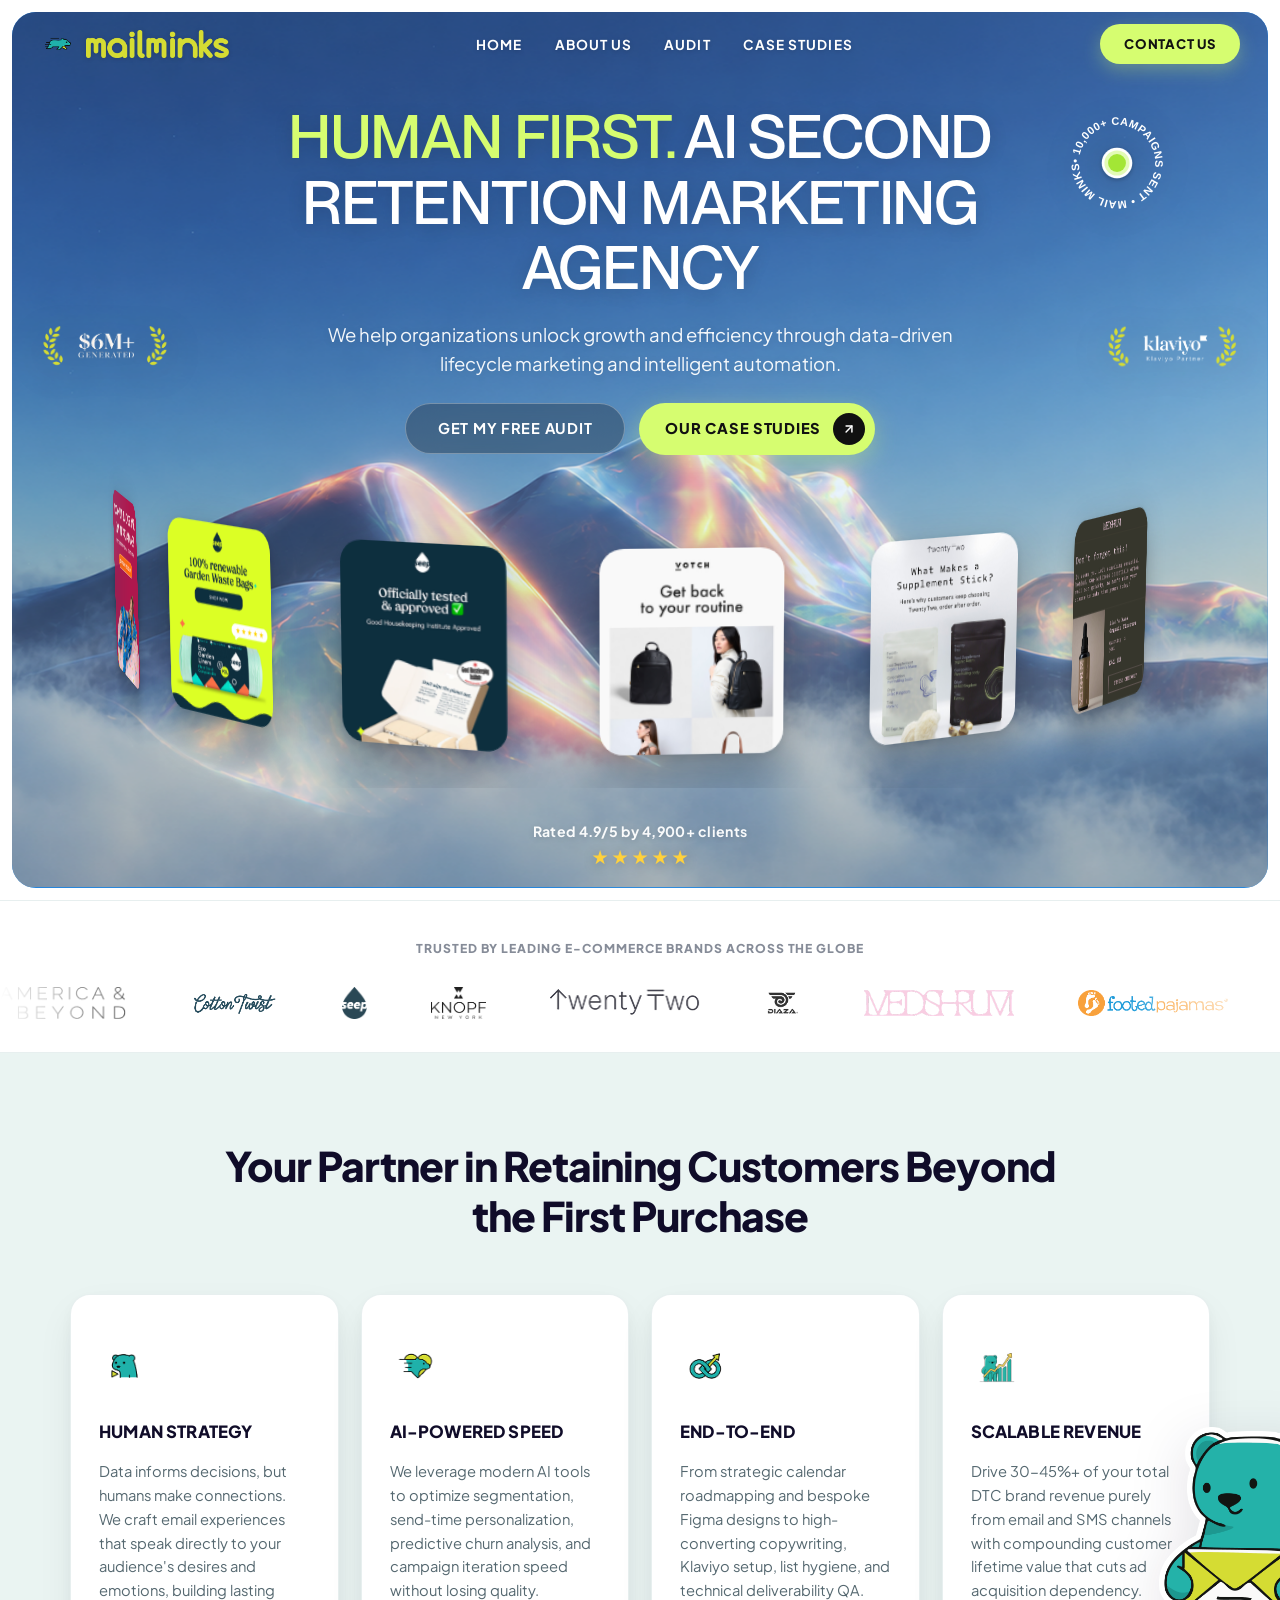
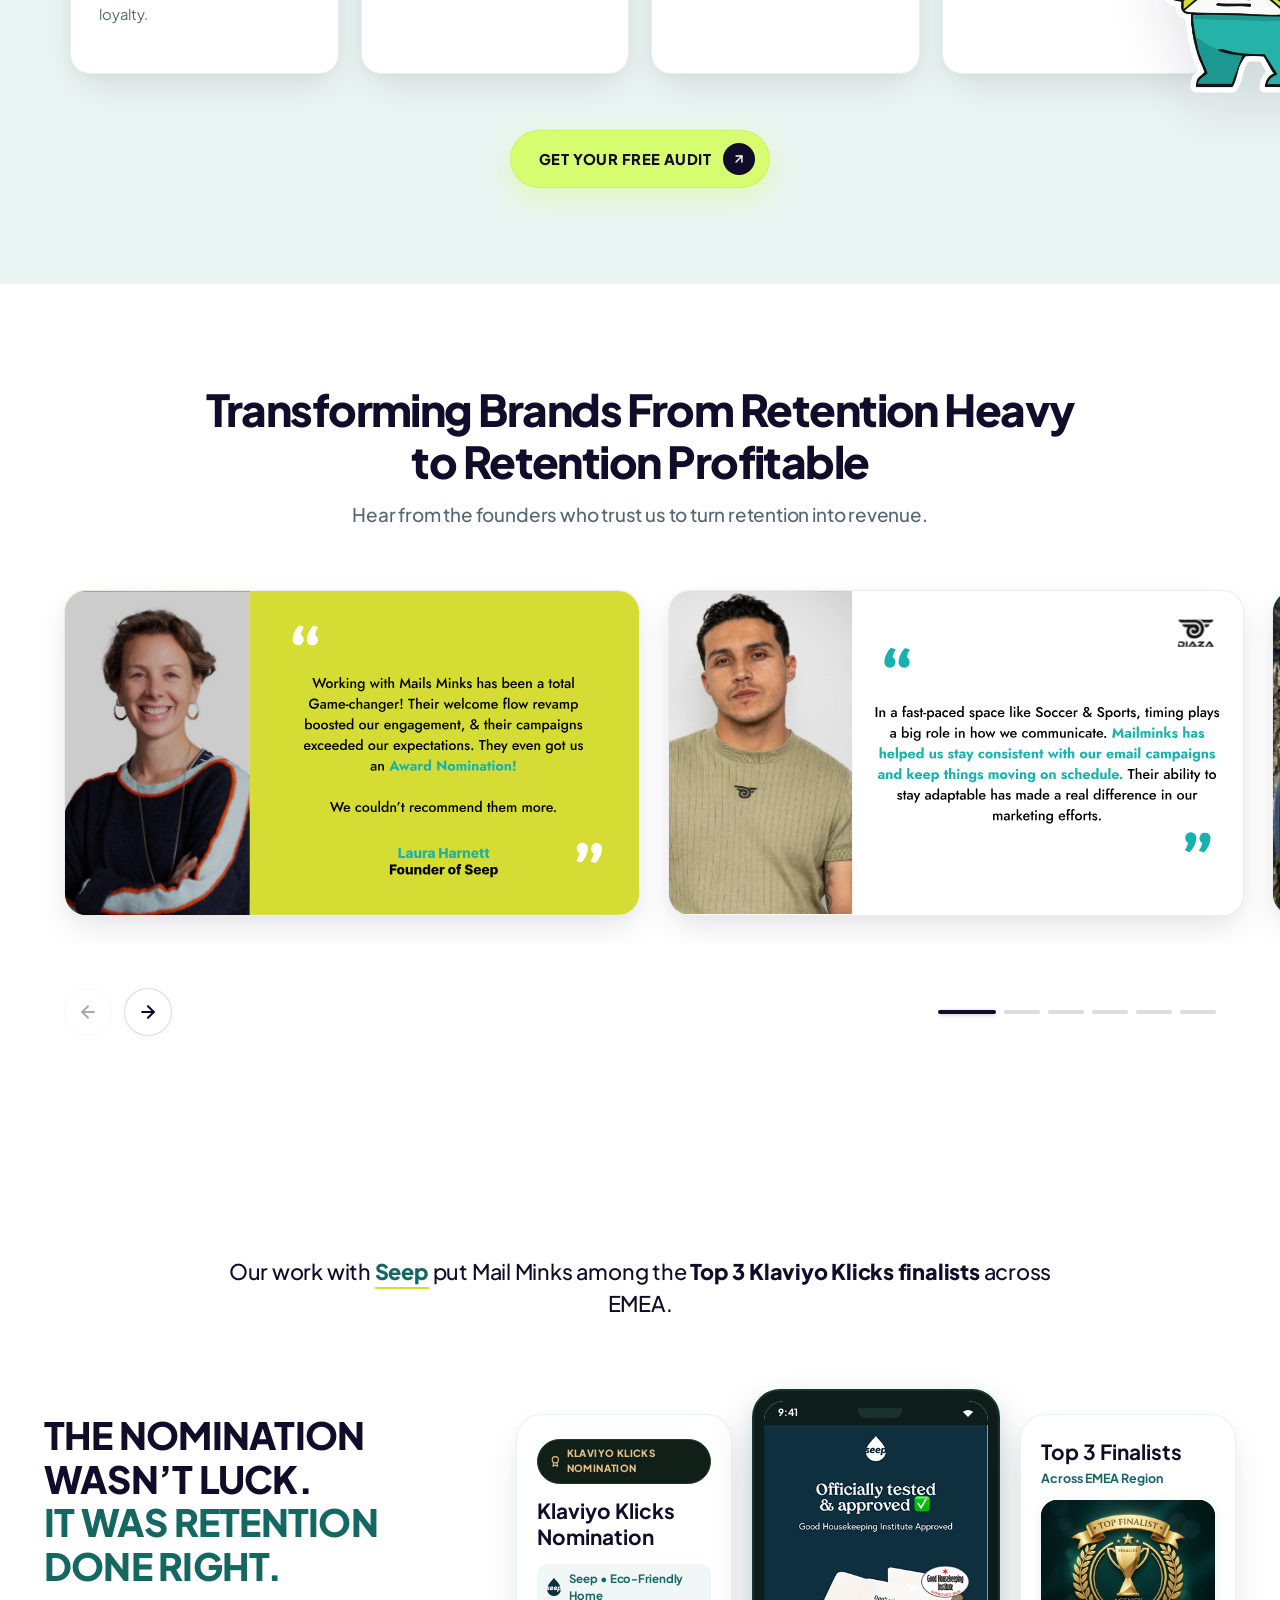
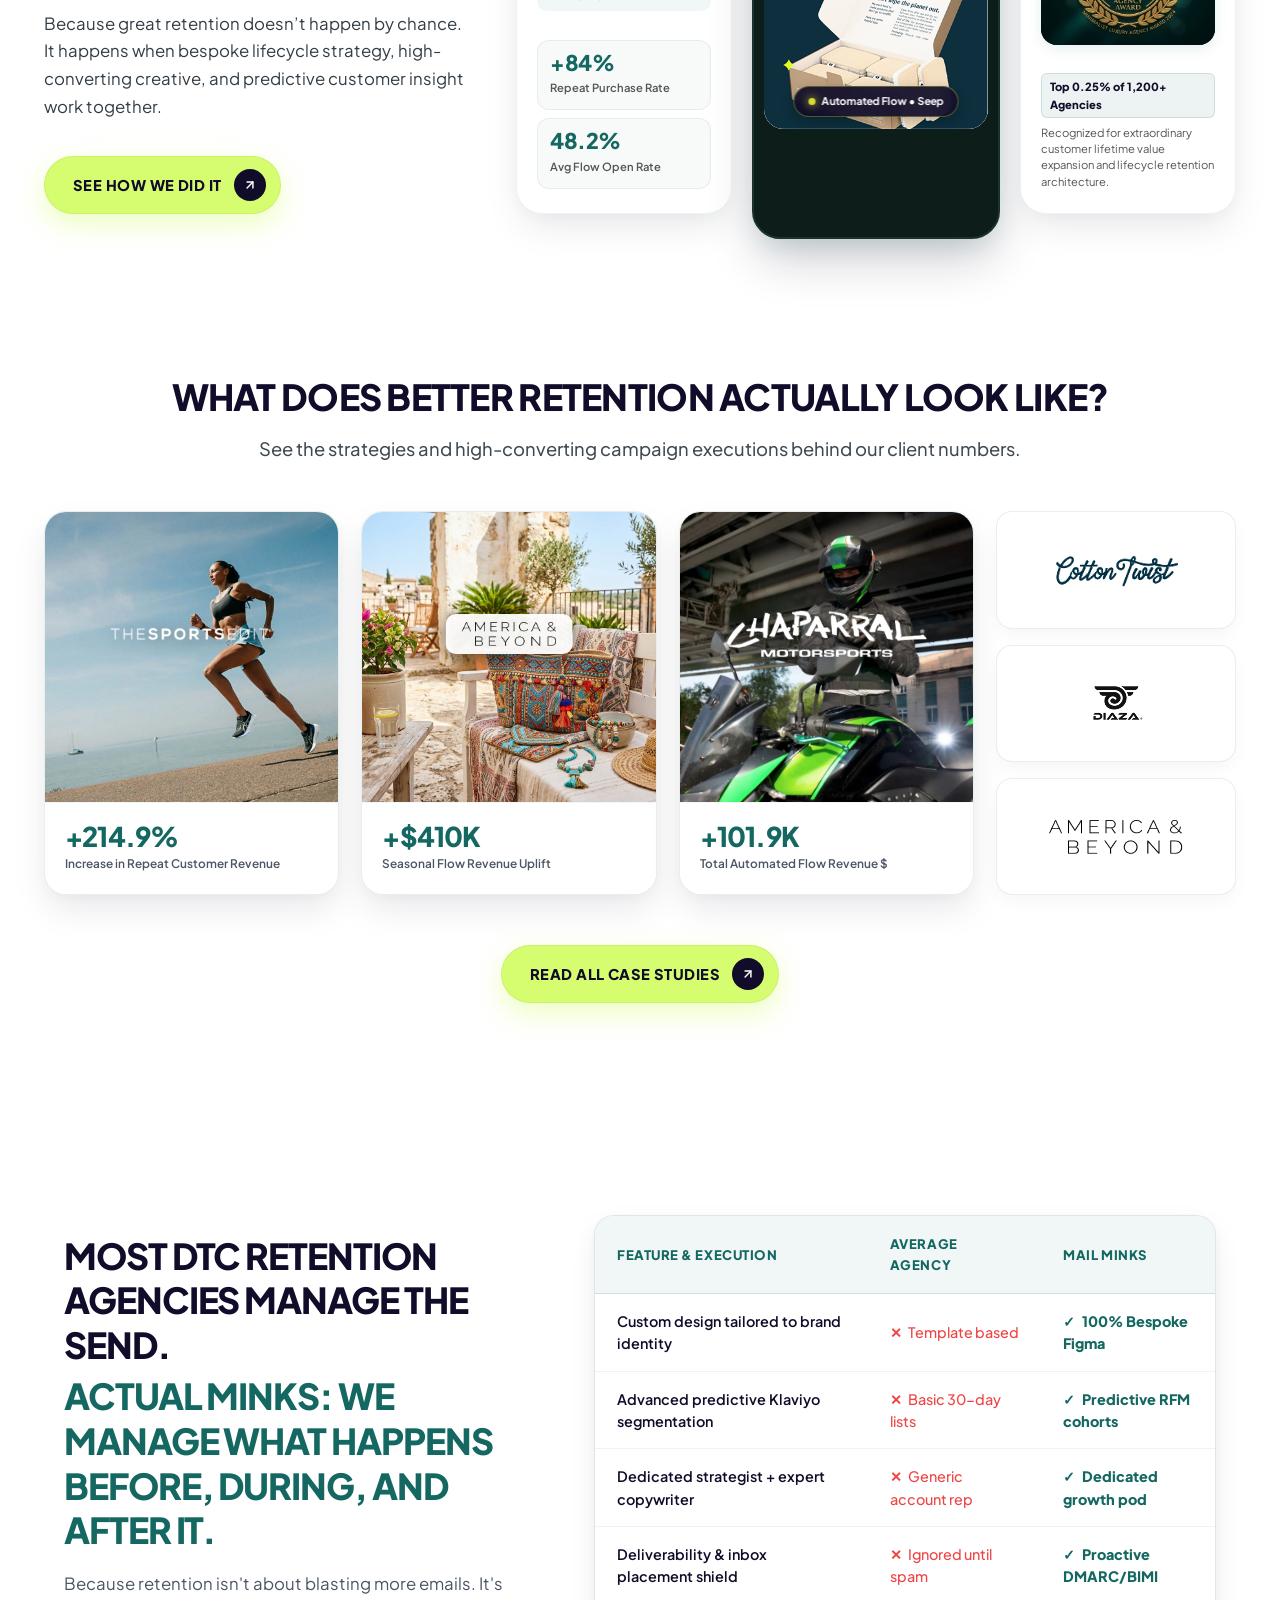
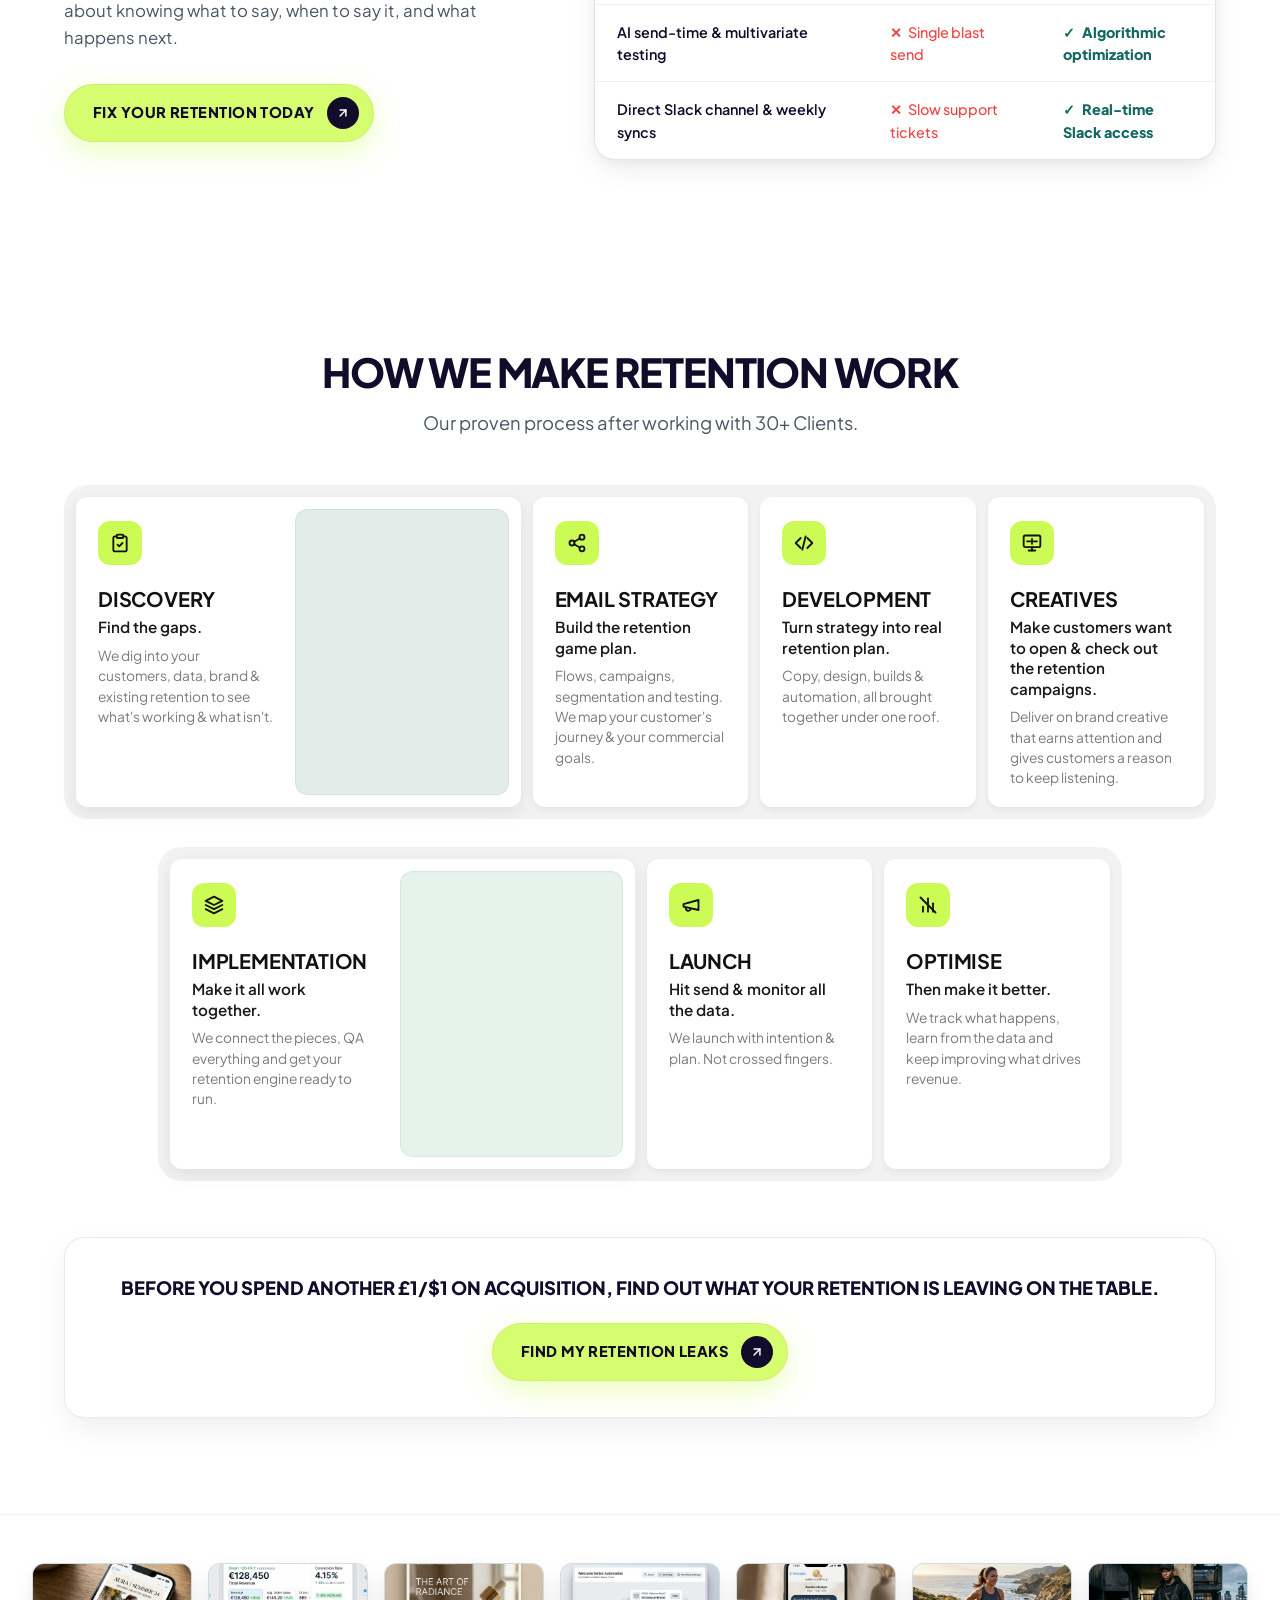
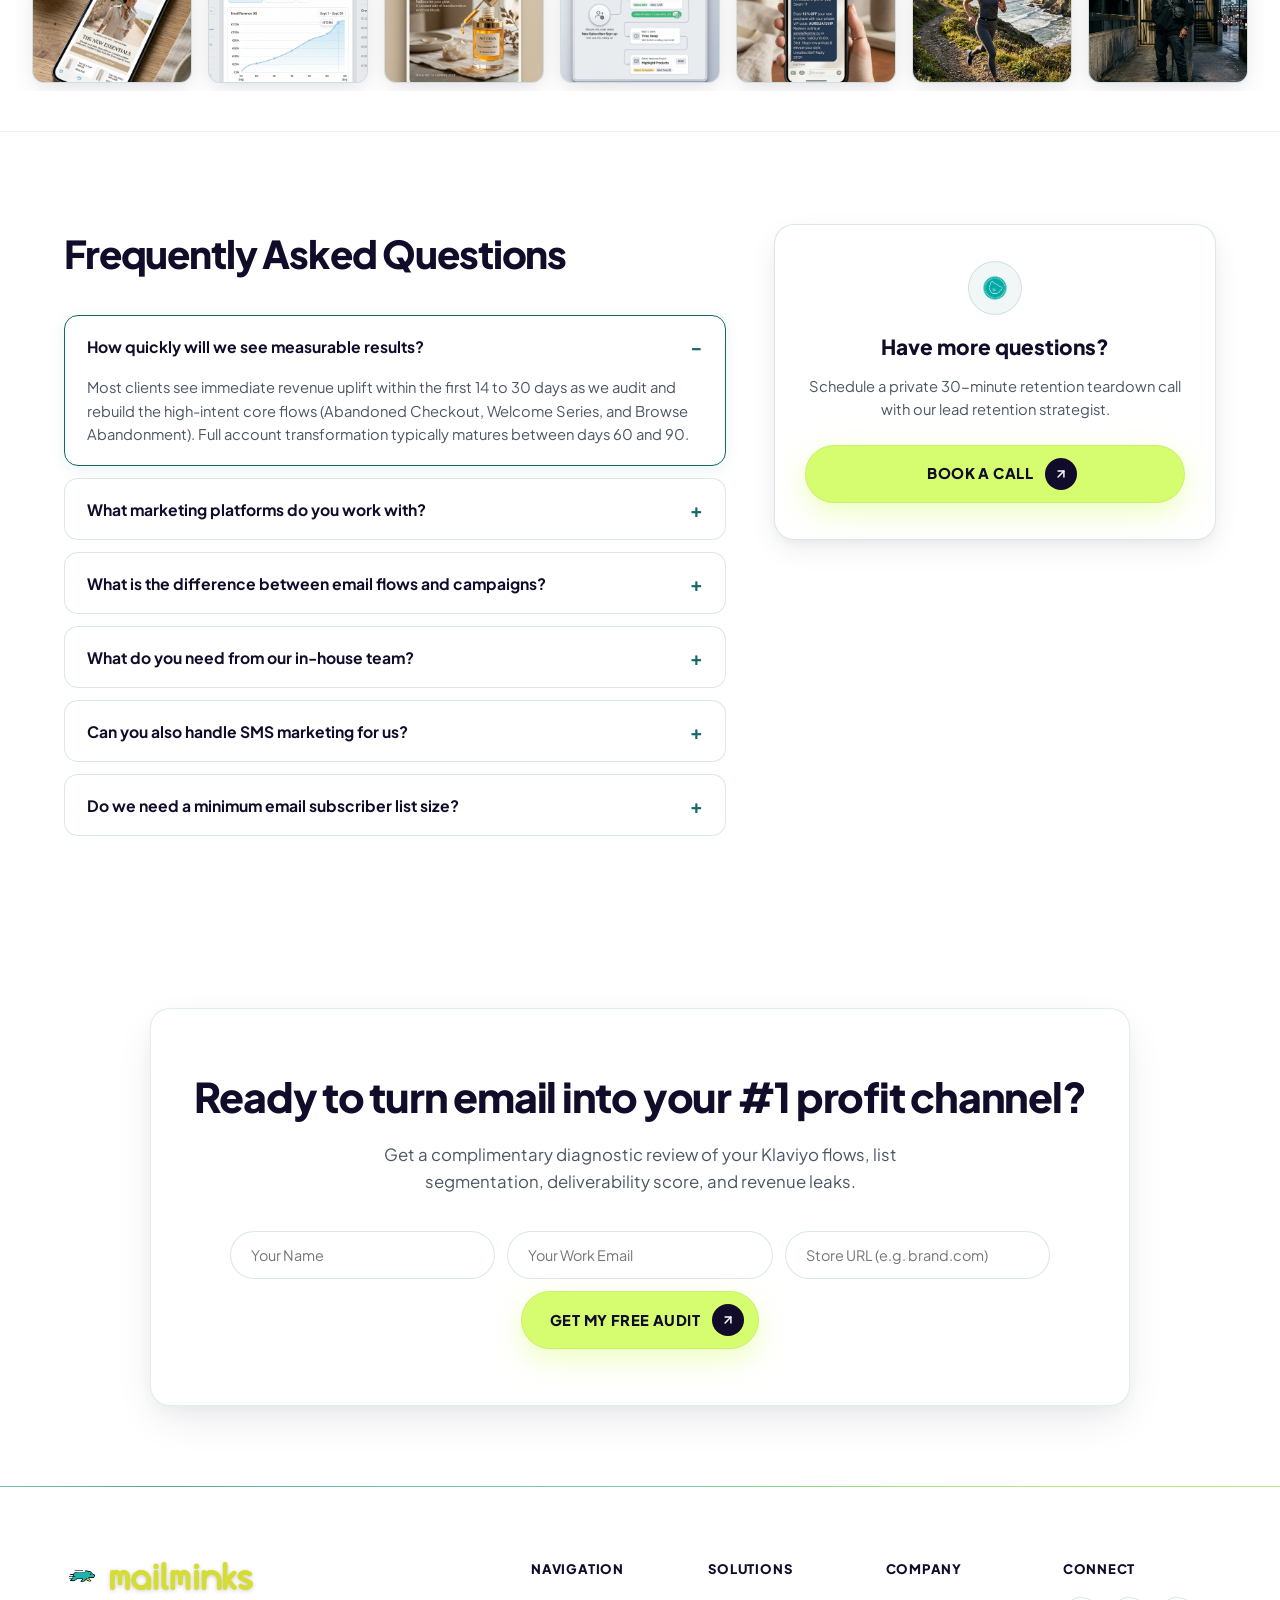
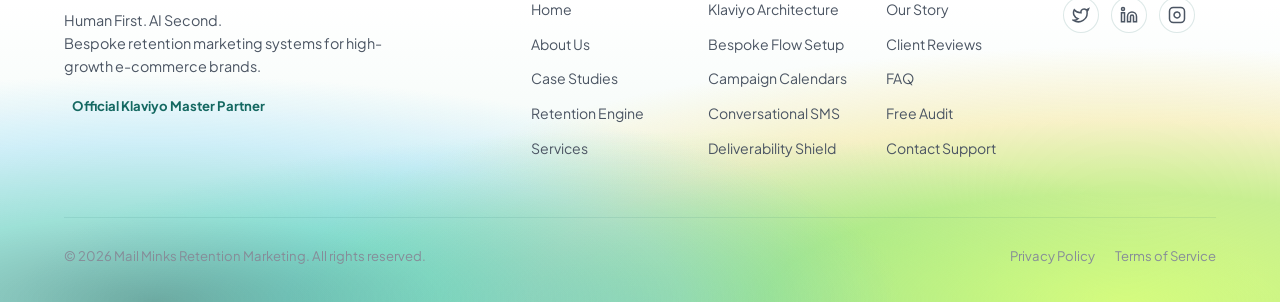
==== index.html @ 43499975 "Initial commit: Mail Minks landing page and brand assets" ====
<!DOCTYPE html>
<html lang="en">
<head>
  <meta charset="UTF-8">
  <meta name="viewport" content="width=device-width, initial-scale=1.0">
  <title>Mail Minks — Human First. AI Second. Retention Marketing Agency</title>
  <meta name="description" content="Mail Minks is a premier retention marketing agency combining human strategy with AI speed to build high-converting Klaviyo email and SMS systems for DTC brands.">

  <!-- Favicon: Authentic Mail Minks Mascot -->
  <link rel="icon" type="image/png" href="assets/images/mail_minks_logo.png">

  <!-- Google Fonts: Plus Jakarta Sans & PP Neue Montreal -->
  <link rel="preconnect" href="https://fonts.googleapis.com">
  <link rel="preconnect" href="https://fonts.gstatic.com" crossorigin>
  <link href="https://fonts.googleapis.com/css2?family=Plus+Jakarta+Sans:ital,wght@0,300..800;1,300..800&display=swap" rel="stylesheet">
  <link href="https://fonts.cdnfonts.com/css/pp-neue-montreal" rel="stylesheet">

  <link rel="stylesheet" href="styles.css">
</head>
<body>

  <!-- Floating / Clean Top Navbar (Aeline Style with Mail Minks Branding) -->
  <header class="header" id="header">
    <div class="header-container">
      <a href="#" class="logo-group">
        <img src="assets/images/mail_minks_logo.png" alt="Mail Minks Mascot" class="nav-brand-icon">
        <img src="assets/images/mailminks_wordmark.png" alt="mailminks" class="nav-brand-wordmark">
      </a>

      <nav class="nav" id="nav">
        <a href="#hero" class="nav-link">Home</a>
        <a href="#about" class="nav-link">About Us</a>
        <a href="#audit" class="nav-link">Audit</a>
        <a href="#case-studies" class="nav-link">Case Studies</a>
      </nav>

      <div class="header-actions">
        <a href="#contact" class="btn btn-lime nav-cta">Contact Us</a>
        <button class="menu-toggle" id="menuToggle" aria-label="Toggle menu">
          <span></span><span></span><span></span>
        </button>
      </div>
    </div>
  </header>

  <main>
    <!-- HERO SECTION (Authentic Aeline Sky Atmosphere & Moving 3D Globe Carousel) -->
    <div class="hero-frame-wrap">
      <section id="hero" class="hero-section">
        <!-- Mail Minks Iridescent Glass Atmosphere Background -->
        <div class="hero-sky-container">
          <img src="assets/images/hero_image.png" alt="Mail Minks Iridescent Atmosphere" class="hero-sky-bg" draggable="false">
          <div class="hero-clouds-drift" aria-hidden="true"></div>
        </div>

        <div class="hero-content container">
          <!-- Laurel Badge Left: $6M+ Generated -->
          <div class="hero-laurel-badge laurel-badge-left" title="$6M+ Generated">
            <img src="assets/images/hero_badge_revenue_6m.png" alt="$6M+ Generated" class="laurel-badge-img">
          </div>

          <!-- Laurel Badge Right: Klaviyo Partner -->
          <div class="hero-laurel-badge laurel-badge-right" title="Klaviyo Partner">
            <img src="assets/images/hero_badge_klaviyo.png" alt="Klaviyo Partner" class="laurel-badge-img">
          </div>

          <h1 class="hero-title">
            <span class="hero-title-lime">HUMAN FIRST.</span> AI SECOND<br>
            RETENTION MARKETING<br>
            AGENCY
            <span class="hero-circular-stamp-wrap" aria-label="Mail Minks - 10,000+ Campaigns Sent">
              <img src="assets/images/hero_badge_circular_stamp.svg" alt="Mail Minks - 10,000+ Campaigns Sent" class="hero-circular-stamp-img">
            </span>
          </h1>
          
          <p class="hero-description">
            We help organizations unlock growth and efficiency through data-driven lifecycle marketing and intelligent automation.
          </p>

          <!-- CTA Buttons matching Aeline Hero with Mail Minks Colors -->
          <div class="hero-cta-group">
            <a href="#audit" class="btn btn-aeline-secondary">GET MY FREE AUDIT</a>
            <a href="#case-studies" class="btn btn-aeline-primary">
              <span>OUR CASE STUDIES</span>
              <div class="btn-arrow-circle">
                <svg width="14" height="14" viewBox="0 0 24 24" fill="none" stroke="currentColor" stroke-width="2.5" stroke-linecap="round" stroke-linejoin="round">
                  <line x1="7" y1="17" x2="17" y2="7"></line>
                  <polyline points="7 7 17 7 17 17"></polyline>
                </svg>
              </div>
            </a>
          </div>
        </div>

        <!-- AUTHENTIC AELINE 3D MOVING GLOBE CYLINDER CAROUSEL -->
        <div class="hero-carousel-wrap">
          <div class="hero-carousel-cylinder" id="carouselCylinder">
            <!-- Card 0: Eco Bin Liners (Yellow / Green Banner) -->
            <div class="carousel-card-item" data-index="0" title="Eco Bin Liners Flow">
              <img src="assets/images/hero_globe_cards/globe_card_5.png" alt="Eco Biodegradable Flow" class="carousel-card-img" draggable="false">
            </div>
            <!-- Card 1: Housekeeping Approved (Navy) -->
            <div class="carousel-card-item" data-index="1" title="Housekeeping Approved">
              <img src="assets/images/hero_globe_cards/globe_card_6.png" alt="Housekeeping Approved Design" class="carousel-card-img" draggable="false">
            </div>
            <!-- Card 2: Twenty Two - Veganuary (White Center Card) -->
            <div class="carousel-card-item" data-index="2" title="Twenty Two - What Makes a Supplement Stick?">
              <img src="assets/images/hero_globe_cards/globe_card_2.jpg" alt="Veganuary Campaign Execution" class="carousel-card-img" draggable="false">
            </div>
            <!-- Card 3: Review Campaign - Medshrum (Dark) -->
            <div class="carousel-card-item" data-index="3" title="Review Campaign - Medshrum">
              <img src="assets/images/hero_globe_cards/globe_card_7.png" alt="Review Campaign Email Flow" class="carousel-card-img" draggable="false">
            </div>
            <!-- Card 4: Abandonment Checkout - Routine (White) -->
            <div class="carousel-card-item" data-index="4" title="Abandoned Checkout Flow">
              <img src="assets/images/hero_globe_cards/globe_card_1.png" alt="Abandoned Checkout Email Flow" class="carousel-card-img" draggable="false">
            </div>
            <!-- Card 5: The Colour Edit (Blue) -->
            <div class="carousel-card-item" data-index="5" title="The Colour Edit">
              <img src="assets/images/hero_globe_cards/globe_card_3.png" alt="The Colour Edit Email Design" class="carousel-card-img" draggable="false">
            </div>
            <!-- Card 6: Donut Day 20% OFF (Orange / Yellow) -->
            <div class="carousel-card-item" data-index="6" title="Donut Day Campaign">
              <img src="assets/images/hero_globe_cards/globe_card_4.png" alt="Donut Day 20% OFF Campaign" class="carousel-card-img" draggable="false">
            </div>
            <!-- Card 7: Repeat Eco Bin Liners -->
            <div class="carousel-card-item" data-index="7" title="Eco Bin Liners Flow">
              <img src="assets/images/hero_globe_cards/globe_card_5.png" alt="Eco Biodegradable Flow" class="carousel-card-img" draggable="false">
            </div>
            <!-- Card 8: Repeat Housekeeping Approved -->
            <div class="carousel-card-item" data-index="8" title="Housekeeping Approved">
              <img src="assets/images/hero_globe_cards/globe_card_6.png" alt="Housekeeping Approved Design" class="carousel-card-img" draggable="false">
            </div>
            <!-- Card 9: Repeat Twenty Two -->
            <div class="carousel-card-item" data-index="9" title="Twenty Two - What Makes a Supplement Stick?">
              <img src="assets/images/hero_globe_cards/globe_card_2.jpg" alt="Veganuary Campaign Execution" class="carousel-card-img" draggable="false">
            </div>
            <!-- Card 10: Repeat Medshrum -->
            <div class="carousel-card-item" data-index="10" title="Review Campaign - Medshrum">
              <img src="assets/images/hero_globe_cards/globe_card_7.png" alt="Review Campaign Email Flow" class="carousel-card-img" draggable="false">
            </div>
            <!-- Card 11: Repeat Abandonment Checkout -->
            <div class="carousel-card-item" data-index="11" title="Abandoned Checkout Flow">
              <img src="assets/images/hero_globe_cards/globe_card_1.png" alt="Abandoned Checkout Email Flow" class="carousel-card-img" draggable="false">
            </div>
            <!-- Card 12: Repeat The Colour Edit -->
            <div class="carousel-card-item" data-index="12" title="The Colour Edit">
              <img src="assets/images/hero_globe_cards/globe_card_3.png" alt="The Colour Edit Email Design" class="carousel-card-img" draggable="false">
            </div>
            <!-- Card 13: Repeat Donut Day -->
            <div class="carousel-card-item" data-index="13" title="Donut Day Campaign">
              <img src="assets/images/hero_globe_cards/globe_card_4.png" alt="Donut Day 20% OFF Campaign" class="carousel-card-img" draggable="false">
            </div>
          </div>
        </div>

        <!-- Rating Social Proof matching Aeline (4.9/5 by 4,900+ clients) -->
        <div class="hero-rating-wrap text-center">
          <p class="hero-rating-text">Rated 4.9/5 by 4,900+ clients</p>
          <div class="hero-rating-stars" aria-label="5 stars rating">
            <span class="star-icon">★</span>
            <span class="star-icon">★</span>
            <span class="star-icon">★</span>
            <span class="star-icon">★</span>
            <span class="star-icon">★</span>
          </div>
        </div>
      </section>
    </div>

      <!-- Marquee Social Proof with Authentic Client Logos -->
      <div class="hero-marquee-section">
        <p class="marquee-title">TRUSTED BY LEADING E-COMMERCE BRANDS ACROSS THE GLOBE</p>
        <div class="marquee-wrapper">
          <div class="marquee-content">
            <!-- Brand 1: America & Beyond -->
            <div class="marquee-logo-item" title="America & Beyond">
              <img src="assets/images/client_logos/america_beyond.png" alt="America & Beyond" class="marquee-logo-img">
            </div>
            <!-- Brand 2: Cotton Twist -->
            <div class="marquee-logo-item" title="Cotton Twist">
              <img src="assets/images/client_logos/cotton_twist.png" alt="Cotton Twist" class="marquee-logo-img">
            </div>
            <!-- Brand 3: Seep -->
            <div class="marquee-logo-item" title="Seep">
              <img src="assets/images/client_logos/seep.png" alt="Seep" class="marquee-logo-img">
            </div>
            <!-- Brand 4: Knopf New York -->
            <div class="marquee-logo-item" title="Knopf New York">
              <img src="assets/images/client_logos/knopf.png" alt="Knopf New York" class="marquee-logo-img">
            </div>
            <!-- Brand 5: Twenty Two -->
            <div class="marquee-logo-item" title="Twenty Two">
              <img src="assets/images/client_logos/twenty_two.png" alt="Twenty Two" class="marquee-logo-img">
            </div>
            <!-- Brand 6: Diaza -->
            <div class="marquee-logo-item" title="Diaza">
              <img src="assets/images/client_logos/diaza.png" alt="Diaza" class="marquee-logo-img">
            </div>
            <!-- Brand 7: Medshrum -->
            <div class="marquee-logo-item" title="Medshrum">
              <img src="assets/images/client_logos/medshrum.png" alt="Medshrum" class="marquee-logo-img">
            </div>
            <!-- Brand 8: Footed Pajamas -->
            <div class="marquee-logo-item" title="Footed Pajamas">
              <img src="assets/images/client_logos/footed_pajamas.png" alt="Footed Pajamas" class="marquee-logo-img">
            </div>

            <!-- Seamless Duplicate Loop -->
            <div class="marquee-logo-item" title="America & Beyond">
              <img src="assets/images/client_logos/america_beyond.png" alt="America & Beyond" class="marquee-logo-img">
            </div>
            <div class="marquee-logo-item" title="Cotton Twist">
              <img src="assets/images/client_logos/cotton_twist.png" alt="Cotton Twist" class="marquee-logo-img">
            </div>
            <div class="marquee-logo-item" title="Seep">
              <img src="assets/images/client_logos/seep.png" alt="Seep" class="marquee-logo-img">
            </div>
            <div class="marquee-logo-item" title="Knopf New York">
              <img src="assets/images/client_logos/knopf.png" alt="Knopf New York" class="marquee-logo-img">
            </div>
            <div class="marquee-logo-item" title="Twenty Two">
              <img src="assets/images/client_logos/twenty_two.png" alt="Twenty Two" class="marquee-logo-img">
            </div>
            <div class="marquee-logo-item" title="Diaza">
              <img src="assets/images/client_logos/diaza.png" alt="Diaza" class="marquee-logo-img">
            </div>
            <div class="marquee-logo-item" title="Medshrum">
              <img src="assets/images/client_logos/medshrum.png" alt="Medshrum" class="marquee-logo-img">
            </div>
            <div class="marquee-logo-item" title="Footed Pajamas">
              <img src="assets/images/client_logos/footed_pajamas.png" alt="Footed Pajamas" class="marquee-logo-img">
            </div>
          </div>
        </div>
      </div>

    <!-- SECTION 2: 4 CORE PILLARS (Mail Minks Colors: Teal & Lime) -->
    <section id="about" class="section-pillars">
      <div class="container pillars-container">
        <div class="section-header text-center">
          <h2 class="section-heading">Your Partner in Retaining Customers Beyond<br class="desktop-br"> the First Purchase</h2>
        </div>

        <div class="pillars-grid">
          <!-- Pillar 1 -->
          <div class="pillar-card">
            <div class="pillar-sticker-wrap">
              <img src="mail minks stickers/Artboard 8 1.png" alt="Human Strategy" class="pillar-sticker-img" loading="lazy">
            </div>
            <h3 class="pillar-title">HUMAN STRATEGY</h3>
            <p class="pillar-text">Data informs decisions, but humans make connections. We craft email experiences that speak directly to your audience's desires and emotions, building lasting loyalty.</p>
          </div>

          <!-- Pillar 2 -->
          <div class="pillar-card">
            <div class="pillar-sticker-wrap">
              <img src="mail minks stickers/Artboard 11 1.png" alt="AI-Powered Speed" class="pillar-sticker-img" loading="lazy">
            </div>
            <h3 class="pillar-title">AI-POWERED SPEED</h3>
            <p class="pillar-text">We leverage modern AI tools to optimize segmentation, send-time personalization, predictive churn analysis, and campaign iteration speed without losing quality.</p>
          </div>

          <!-- Pillar 3 -->
          <div class="pillar-card">
            <div class="pillar-sticker-wrap">
              <img src="mail minks stickers/Artboard 9 1.png" alt="End-To-End" class="pillar-sticker-img" loading="lazy">
            </div>
            <h3 class="pillar-title">END-TO-END</h3>
            <p class="pillar-text">From strategic calendar roadmapping and bespoke Figma designs to high-converting copywriting, Klaviyo setup, list hygiene, and technical deliverability QA.</p>
          </div>

          <!-- Pillar 4 -->
          <div class="pillar-card pillar-card-mascot">
            <div class="pillar-sticker-wrap">
              <img src="mail minks stickers/scalable_revenue.png" alt="Scalable Revenue" class="pillar-sticker-img" loading="lazy">
            </div>
            <h3 class="pillar-title">SCALABLE REVENUE</h3>
            <p class="pillar-text">Drive 30-45%+ of your total DTC brand revenue purely from email and SMS channels with compounding customer lifetime value that cuts ad acquisition dependency.</p>
            <!-- Mail Minks Bear Mascot overlapping Card 4 -->
            <div class="pillars-mascot">
              <img src="mail minks stickers/mascot 01 1.png" alt="Mail Minks Mascot" class="pillars-mascot-img">
            </div>
          </div>
        </div>

        <div class="pillars-cta-wrapper text-center">
          <a href="#contact" class="btn btn-lime-cta">
            <span>GET YOUR FREE AUDIT</span>
            <div class="btn-arrow-circle">
              <svg width="14" height="14" viewBox="0 0 24 24" fill="none" stroke="currentColor" stroke-width="2.5" stroke-linecap="round" stroke-linejoin="round">
                <line x1="7" y1="17" x2="17" y2="7"></line>
                <polyline points="7 7 17 7 17 17"></polyline>
              </svg>
            </div>
          </a>
        </div>
      </div>
    </section>

    <!-- SECTION 3: TESTIMONIALS (Horizontal Scroll Showcase) -->
    <section id="testimonials" class="section-testimonials">
      <div class="container">
        <div class="section-header text-center">
          <h2 class="section-heading">Transforming Brands From Retention Heavy to Retention Profitable</h2>
          <p class="section-subheading">Hear from the founders who trust us to turn retention into revenue.</p>
        </div>
      </div>

      <!-- Horizontal Scroll Track Viewport -->
      <div class="testimonials-scroll-viewport" id="testimonialsScrollViewport">
        <div class="testimonials-scroll-track" id="testimonialsScrollTrack">
          <!-- Card 1: Seep (Laura Harnett) -->
          <div class="testimonial-scroll-item" data-index="0">
            <img src="testimonial cards/1.svg" alt="Mail Minks Client Review - Laura Harnett, Founder of Seep" class="testimonial-card-img" draggable="false" loading="lazy">
          </div>

          <!-- Card 2: MedShrum -->
          <div class="testimonial-scroll-item" data-index="1">
            <img src="testimonial cards/2.svg" alt="Mail Minks Client Review - MedShrum" class="testimonial-card-img" draggable="false" loading="lazy">
          </div>

          <!-- Card 3: Footed Pajamas (Steve Kakoullis) -->
          <div class="testimonial-scroll-item" data-index="2">
            <img src="testimonial cards/3.svg" alt="Mail Minks Client Review - Steve Kakoullis, Founder of Footed Pajamas" class="testimonial-card-img" draggable="false" loading="lazy">
          </div>

          <!-- Card 4: America & Beyond (Mohit Juneja) -->
          <div class="testimonial-scroll-item" data-index="3">
            <img src="testimonial cards/4.svg" alt="Mail Minks Client Review - Mohit Juneja, Founder of America & Beyond" class="testimonial-card-img" draggable="false" loading="lazy">
          </div>

          <!-- Card 5: Knopf (Peter Knopf) -->
          <div class="testimonial-scroll-item" data-index="4">
            <img src="testimonial cards/5.svg" alt="Mail Minks Client Review - Peter Knopf, Founder of Knopf" class="testimonial-card-img" draggable="false" loading="lazy">
          </div>

          <!-- Card 6: Diaza (Diego Huratado) -->
          <div class="testimonial-scroll-item" data-index="5">
            <img src="testimonial cards/6.svg" alt="Mail Minks Client Review - Diego Huratado, Founder of Diaza" class="testimonial-card-img" draggable="false" loading="lazy">
          </div>
        </div>
      </div>

      <!-- Controls Row: Arrows (Left) and Segmented Progress Indicators (Right) -->
      <div class="container">
        <div class="testimonials-controls-row">
          <div class="testimonials-nav-arrows">
            <button class="testimonials-arrow-btn prev-btn" id="testimonialPrevBtn" aria-label="Previous testimonial">
              <svg width="20" height="20" viewBox="0 0 24 24" fill="none" stroke="currentColor" stroke-width="2.5" stroke-linecap="round" stroke-linejoin="round">
                <line x1="19" y1="12" x2="5" y2="12"></line>
                <polyline points="12 19 5 12 12 5"></polyline>
              </svg>
            </button>
            <button class="testimonials-arrow-btn next-btn" id="testimonialNextBtn" aria-label="Next testimonial">
              <svg width="20" height="20" viewBox="0 0 24 24" fill="none" stroke="currentColor" stroke-width="2.5" stroke-linecap="round" stroke-linejoin="round">
                <line x1="5" y1="12" x2="19" y2="12"></line>
                <polyline points="12 5 19 12 12 19"></polyline>
              </svg>
            </button>
          </div>

          <div class="testimonials-progress-container">
            <div class="testimonials-segments" id="testimonialsSegments">
              <button class="segment-bar active" data-index="0" aria-label="Go to slide 1"></button>
              <button class="segment-bar" data-index="1" aria-label="Go to slide 2"></button>
              <button class="segment-bar" data-index="2" aria-label="Go to slide 3"></button>
              <button class="segment-bar" data-index="3" aria-label="Go to slide 4"></button>
              <button class="segment-bar" data-index="4" aria-label="Go to slide 5"></button>
              <button class="segment-bar" data-index="5" aria-label="Go to slide 6"></button>
            </div>
          </div>
        </div>
      </div>
    </section>

    <!-- SECTION 4: SEEP NOMINATION & CASE STUDIES SHOWCASE -->
    <section id="case-studies" class="section-nomination-cases">
      <div id="work"></div>
      <div class="container nomination-cases-container">
        
        <!-- Top Centered Banner with Mail Minks Teal Accent -->
        <div class="nomination-intro-wrapper text-center">
          <p class="nomination-intro-text">
            Our work with <span class="highlight-seep">Seep</span> put Mail Minks among the <strong class="highlight-finalist">Top 3 Klaviyo Klicks finalists</strong> across EMEA.
          </p>
        </div>

        <!-- SUB-BLOCK 1: THE NOMINATION WASN'T LUCK -->
        <div class="nomination-grid">
          <!-- Left Column -->
          <div class="nomination-left">
            <h2 class="nomination-title">
              THE NOMINATION WASN’T LUCK.<br>
              <span class="text-teal-gradient">IT WAS RETENTION DONE RIGHT.</span>
            </h2>
            <p class="nomination-desc">
              Because great retention doesn’t happen by chance. It happens when bespoke lifecycle strategy, high-converting creative, and predictive customer insight work together.
            </p>
            <a href="#contact" class="btn btn-lime-cta">
              <span>SEE HOW WE DID IT</span>
              <div class="btn-arrow-circle">
                <svg width="14" height="14" viewBox="0 0 24 24" fill="none" stroke="currentColor" stroke-width="2.5" stroke-linecap="round" stroke-linejoin="round">
                  <line x1="7" y1="17" x2="17" y2="7"></line>
                  <polyline points="7 7 17 7 17 17"></polyline>
                </svg>
              </div>
            </a>
          </div>

          <!-- Right Column: 3 Floating White Cards -->
          <div class="nomination-cards-row">
            <!-- Card 1: Klaviyo Klicks Nomination with Real Metrics -->
            <div class="nomination-card card-left">
              <div class="nomination-pill-badge">
                <svg class="nomination-badge-icon" width="13" height="13" viewBox="0 0 24 24" fill="none" stroke="#E5C185" stroke-width="2.5" stroke-linecap="round" stroke-linejoin="round">
                  <circle cx="12" cy="8" r="7"></circle>
                  <polyline points="8.21 13.89 7 23 12 20 17 23 15.79 13.88"></polyline>
                </svg>
                <span>KLAVIYO KLICKS NOMINATION</span>
              </div>
              <h3 class="nomination-card-heading">
                Klaviyo Klicks<br>Nomination
              </h3>
              
              <div class="nomination-client-tag">
                <img src="assets/images/client_logos/seep.png" alt="Seep" class="nomination-client-logo">
                <span class="nom-client-name">Seep • Eco-Friendly Home</span>
              </div>

              <div class="nomination-metrics-stack">
                <div class="nom-metric-item">
                  <span class="nom-metric-val">+84%</span>
                  <span class="nom-metric-lbl">Repeat Purchase Rate</span>
                </div>
                <div class="nom-metric-item">
                  <span class="nom-metric-val">48.2%</span>
                  <span class="nom-metric-lbl">Avg Flow Open Rate</span>
                </div>
              </div>
            </div>

            <!-- Card 2: Center Taller Phone Mockup displaying Seep Retention Email -->
            <div class="nomination-card card-center">
              <div class="device-mockup-wrapper">
                <div class="device-status-bar">
                  <span class="device-time">9:41</span>
                  <div class="device-notch"></div>
                  <div class="device-icons">
                    <svg width="12" height="10" viewBox="0 0 12 10" fill="currentColor"><path d="M6 2C8 2 10 3 11 4L6 9L1 4C2 3 4 2 6 2Z"/></svg>
                  </div>
                </div>
                <div class="device-screen-content">
                  <img src="assets/images/seep_award_email.png" alt="Seep Good Housekeeping Approved Retention Email by Mail Minks" class="device-email-img">
                </div>
                <div class="device-floating-tag">
                  <span class="tag-pulse-dot"></span>
                  <span>Automated Flow • Seep</span>
                </div>
              </div>
            </div>

            <!-- Card 3: Top 3 Finalists with Trophy & EMEA Agency Badge -->
            <div class="nomination-card card-right">
              <h3 class="nomination-card-heading-finalists">
                Top 3 Finalists
              </h3>
              <p class="nomination-finalist-region">Across EMEA Region</p>

              <div class="nomination-trophy-wrap">
                <img src="assets/images/klaviyo_klicks_trophy.jpg" alt="Top Finalist Award" class="nomination-trophy-img">
              </div>

              <div class="nomination-award-details">
                <span class="nom-award-tier">Top 0.25% of 1,200+ Agencies</span>
                <p class="nom-award-subtext">Recognized for extraordinary customer lifetime value expansion and lifecycle retention architecture.</p>
              </div>
            </div>
          </div>
        </div>

        <!-- SUB-BLOCK 2: WHAT DOES BETTER RETENTION ACTUALLY LOOK LIKE? -->
        <div class="retention-cases-block">
          <div class="retention-cases-header text-center">
            <h2 class="retention-cases-title">WHAT DOES BETTER RETENTION ACTUALLY LOOK LIKE?</h2>
            <p class="retention-cases-subtitle">See the strategies and high-converting campaign executions behind our client numbers.</p>
          </div>

          <div class="case-showcase-row">
            <!-- 3 Distinct High-Impact Case Study Visual Cards -->
            <div class="case-study-cards">
              <!-- Case Card 1: The Sports Edit -->
              <div class="case-study-card">
                <div class="case-study-visual">
                  <img src="assets/images/case_thesportsedit_bg.png" alt="The Sports Edit Retention Case Study" class="case-bg-img" loading="lazy">
                  <div class="case-logo-overlay">
                    <img src="assets/images/case_thesportsedit_logo.png" alt="The Sports Edit" class="case-logo-img" loading="lazy">
                  </div>
                </div>
                <div class="case-study-stat-box">
                  <div class="case-stat-number">+214.9%</div>
                  <div class="case-stat-text">Increase in Repeat Customer Revenue</div>
                </div>
              </div>

              <!-- Case Card 2: America & Beyond (Artisan Fashion & Lifestyle) -->
              <div class="case-study-card">
                <div class="case-study-visual">
                  <img src="assets/images/case_america_beyond_bg.jpg" alt="America & Beyond Handcrafted Boho Retention Campaign" class="case-bg-img" loading="lazy">
                  <div class="case-logo-overlay">
                    <img src="assets/images/client_logos/america_beyond.png" alt="America & Beyond" class="case-logo-img logo-contrast" loading="lazy">
                  </div>
                </div>
                <div class="case-study-stat-box">
                  <div class="case-stat-number">+$410K</div>
                  <div class="case-stat-text">Seasonal Flow Revenue Uplift</div>
                </div>
              </div>

              <!-- Case Card 3: Chaparral Motorsports -->
              <div class="case-study-card">
                <div class="case-study-visual">
                  <img src="assets/images/case_chaparral_bg.png" alt="Chaparral Motorsports Case Study" class="case-bg-img" loading="lazy">
                  <div class="case-logo-overlay">
                    <img src="assets/images/case_chaparral_logo.png" alt="Chaparral Motorsports" class="case-logo-img chaparral-logo" loading="lazy">
                  </div>
                </div>
                <div class="case-study-stat-box">
                  <div class="case-stat-number">+101.9K</div>
                  <div class="case-stat-text">Total Automated Flow Revenue $</div>
                </div>
              </div>
            </div>

            <!-- Brand Column on the Right with Official Client Logos -->
            <div class="case-brands-list">
              <div class="case-brand-item" title="Cotton Twist">
                <img src="assets/images/client_logos/cotton_twist.png" alt="Cotton Twist Logo" class="case-brand-logo-img">
              </div>
              <div class="case-brand-item" title="Diaza">
                <img src="assets/images/client_logos/diaza.png" alt="Diaza Logo" class="case-brand-logo-img case-logo-diaza">
              </div>
              <div class="case-brand-item" title="America & Beyond">
                <img src="assets/images/client_logos/america_beyond.png" alt="America & Beyond Logo" class="case-brand-logo-img case-logo-america">
              </div>
            </div>
          </div>

          <!-- Bottom CTA Button -->
          <div class="text-center case-cta-wrapper">
            <a href="#contact" class="btn btn-lime-cta">
              <span>READ ALL CASE STUDIES</span>
              <div class="btn-arrow-circle">
                <svg width="14" height="14" viewBox="0 0 24 24" fill="none" stroke="currentColor" stroke-width="2.5" stroke-linecap="round" stroke-linejoin="round">
                  <line x1="7" y1="17" x2="17" y2="7"></line>
                  <polyline points="7 7 17 7 17 17"></polyline>
                </svg>
              </div>
            </a>
          </div>
        </div>

      </div>
    </section>

    <!-- SECTION 6: COMPARISON TABLE -->
    <section class="section-comparison">
      <div class="container">
        <div class="comparison-layout">
          <!-- Left Column -->
          <div class="comparison-intro">
            <h2 class="comparison-heading">
              MOST DTC RETENTION AGENCIES MANAGE THE SEND.<br>
              <span class="text-teal-highlight">ACTUAL MINKS: WE MANAGE WHAT HAPPENS BEFORE, DURING, AND AFTER IT.</span>
            </h2>
            <p class="comparison-desc">
              Because retention isn't about blasting more emails. It's about knowing what to say, when to say it, and what happens next.
            </p>
            <a href="#contact" class="btn btn-lime-cta">
              <span>FIX YOUR RETENTION TODAY</span>
              <div class="btn-arrow-circle">
                <svg width="14" height="14" viewBox="0 0 24 24" fill="none" stroke="currentColor" stroke-width="2.5" stroke-linecap="round" stroke-linejoin="round">
                  <line x1="7" y1="17" x2="17" y2="7"></line>
                  <polyline points="7 7 17 7 17 17"></polyline>
                </svg>
              </div>
            </a>
          </div>

          <!-- Right Column: Table Card -->
          <div class="comparison-table-card">
            <table class="comparison-table">
              <thead>
                <tr>
                  <th class="feature-col">Feature & Execution</th>
                  <th class="competitor-col">Average Agency</th>
                  <th class="brand-col">Mail Minks</th>
                </tr>
              </thead>
              <tbody>
                <tr>
                  <td class="feature-name">Custom design tailored to brand identity</td>
                  <td class="status-cross"><span class="cross-icon">✕</span> Template based</td>
                  <td class="status-check"><span class="check-icon">✓</span> 100% Bespoke Figma</td>
                </tr>
                <tr>
                  <td class="feature-name">Advanced predictive Klaviyo segmentation</td>
                  <td class="status-cross"><span class="cross-icon">✕</span> Basic 30-day lists</td>
                  <td class="status-check"><span class="check-icon">✓</span> Predictive RFM cohorts</td>
                </tr>
                <tr>
                  <td class="feature-name">Dedicated strategist + expert copywriter</td>
                  <td class="status-cross"><span class="cross-icon">✕</span> Generic account rep</td>
                  <td class="status-check"><span class="check-icon">✓</span> Dedicated growth pod</td>
                </tr>
                <tr>
                  <td class="feature-name">Deliverability & inbox placement shield</td>
                  <td class="status-cross"><span class="cross-icon">✕</span> Ignored until spam</td>
                  <td class="status-check"><span class="check-icon">✓</span> Proactive DMARC/BIMI</td>
                </tr>
                <tr>
                  <td class="feature-name">AI send-time & multivariate testing</td>
                  <td class="status-cross"><span class="cross-icon">✕</span> Single blast send</td>
                  <td class="status-check"><span class="check-icon">✓</span> Algorithmic optimization</td>
                </tr>
                <tr>
                  <td class="feature-name">Direct Slack channel & weekly syncs</td>
                  <td class="status-cross"><span class="cross-icon">✕</span> Slow support tickets</td>
                  <td class="status-check"><span class="check-icon">✓</span> Real-time Slack access</td>
                </tr>
              </tbody>
            </table>
          </div>
        </div>
      </div>
    </section>

    <!-- SECTION 7: HOW WE MAKE RETENTION WORK (7 Service Cards: 4 Top, 3 Bottom) -->
    <!-- SECTION 7: HOW WE MAKE RETENTION WORK (Aeline Style Interactive Bento Cards: 4 Top, 3 Bottom) -->
    <section id="process" class="section-how-we-work">
      <div class="container">
        <div class="section-header text-center">
          <h2 class="section-heading">HOW WE MAKE RETENTION WORK</h2>
          <p class="section-subheading">Our proven process after working with 30+ Clients.</p>
        </div>

        <!-- Aeline-style Card Tray Component (4 Cards Above, 3 Cards Bottom) -->
        <div class="aeline-component-wrapper">
          
          <!-- Row 1 (Top): 4 Cards -->
          <div class="aeline-services-tray aeline-tray-top">
            
            <!-- Card 1: DISCOVERY (Active by default) -->
            <div class="aeline-service-card active" data-card="1">
              <div class="aeline-card-left">
                <div class="aeline-icon-square">
                  <!-- Clipboard Checklist Icon -->
                  <svg width="20" height="20" viewBox="0 0 24 24" fill="none" stroke="currentColor" stroke-width="2.2" stroke-linecap="round" stroke-linejoin="round">
                    <path d="M16 4h2a2 2 0 0 1 2 2v14a2 2 0 0 1-2 2H6a2 2 0 0 1-2-2V6a2 2 0 0 1 2-2h2"></path>
                    <rect x="8" y="2" width="8" height="4" rx="1" ry="1"></rect>
                    <path d="m9 14 2 2 4-4"></path>
                  </svg>
                </div>
                <div class="aeline-card-content">
                  <h3 class="aeline-card-title">DISCOVERY</h3>
                  <p class="aeline-card-tagline">Find the gaps.</p>
                  <p class="aeline-card-desc">We dig into your customers, data, brand &amp; existing retention to see what's working &amp; what isn't.</p>
                </div>
              </div>
              <div class="aeline-card-image">
                <div class="aeline-card-placeholder" style="background-color: #E2ECE9;"></div>
              </div>
            </div>

            <!-- Card 2: EMAIL STRATEGY -->
            <div class="aeline-service-card" data-card="2">
              <div class="aeline-card-left">
                <div class="aeline-icon-square">
                  <!-- Flow / Strategy Arrows Icon -->
                  <svg width="20" height="20" viewBox="0 0 24 24" fill="none" stroke="currentColor" stroke-width="2.2" stroke-linecap="round" stroke-linejoin="round">
                    <circle cx="18" cy="5" r="3"></circle>
                    <circle cx="6" cy="12" r="3"></circle>
                    <circle cx="18" cy="19" r="3"></circle>
                    <line x1="8.59" y1="13.51" x2="15.42" y2="17.49"></line>
                    <line x1="15.41" y1="6.51" x2="8.59" y2="10.49"></line>
                  </svg>
                </div>
                <div class="aeline-card-content">
                  <h3 class="aeline-card-title">EMAIL STRATEGY</h3>
                  <p class="aeline-card-tagline">Build the retention game plan.</p>
                  <p class="aeline-card-desc">Flows, campaigns, segmentation and testing. We map your customer's journey &amp; your commercial goals.</p>
                </div>
              </div>
              <div class="aeline-card-image">
                <div class="aeline-card-placeholder" style="background-color: #E6EEF5;"></div>
              </div>
            </div>

            <!-- Card 3: DEVELOPMENT -->
            <div class="aeline-service-card" data-card="3">
              <div class="aeline-card-left">
                <div class="aeline-icon-square">
                  <!-- Code / Build Window Icon -->
                  <svg width="20" height="20" viewBox="0 0 24 24" fill="none" stroke="currentColor" stroke-width="2.2" stroke-linecap="round" stroke-linejoin="round">
                    <polyline points="16 18 22 12 16 6"></polyline>
                    <polyline points="8 6 2 12 8 18"></polyline>
                    <line x1="14" y1="4" x2="10" y2="20"></line>
                  </svg>
                </div>
                <div class="aeline-card-content">
                  <h3 class="aeline-card-title">DEVELOPMENT</h3>
                  <p class="aeline-card-tagline">Turn strategy into real retention plan.</p>
                  <p class="aeline-card-desc">Copy, design, builds &amp; automation, all brought together under one roof.</p>
                </div>
              </div>
              <div class="aeline-card-image">
                <div class="aeline-card-placeholder" style="background-color: #F4EFE6;"></div>
              </div>
            </div>

            <!-- Card 4: CREATIVES -->
            <div class="aeline-service-card" data-card="4">
              <div class="aeline-card-left">
                <div class="aeline-icon-square">
                  <!-- Creatives / Layout Monitor Icon -->
                  <svg width="20" height="20" viewBox="0 0 24 24" fill="none" stroke="currentColor" stroke-width="2.2" stroke-linecap="round" stroke-linejoin="round">
                    <rect x="2" y="3" width="20" height="14" rx="2" ry="2"></rect>
                    <line x1="8" y1="21" x2="16" y2="21"></line>
                    <line x1="12" y1="17" x2="12" y2="21"></line>
                    <line x1="12" y1="7" x2="12" y2="13"></line>
                    <path d="M6 10h4"></path>
                    <path d="M14 10h4"></path>
                  </svg>
                </div>
                <div class="aeline-card-content">
                  <h3 class="aeline-card-title">CREATIVES</h3>
                  <p class="aeline-card-tagline">Make customers want to open &amp; check out the retention campaigns.</p>
                  <p class="aeline-card-desc">Deliver on brand creative that earns attention and gives customers a reason to keep listening.</p>
                </div>
              </div>
              <div class="aeline-card-image">
                <div class="aeline-card-placeholder" style="background-color: #ECE8F4;"></div>
              </div>
            </div>

          </div>

          <!-- Row 2 (Bottom): 3 Cards -->
          <div class="aeline-services-tray aeline-tray-bottom">
            
            <!-- Card 5: IMPLEMENTATION (Active by default) -->
            <div class="aeline-service-card active" data-card="5">
              <div class="aeline-card-left">
                <div class="aeline-icon-square">
                  <!-- Implementation Connected Stack Icon -->
                  <svg width="20" height="20" viewBox="0 0 24 24" fill="none" stroke="currentColor" stroke-width="2.2" stroke-linecap="round" stroke-linejoin="round">
                    <polygon points="12 2 2 7 12 12 22 7 12 2"></polygon>
                    <polyline points="2 17 12 22 22 17"></polyline>
                    <polyline points="2 12 12 17 22 12"></polyline>
                  </svg>
                </div>
                <div class="aeline-card-content">
                  <h3 class="aeline-card-title">IMPLEMENTATION</h3>
                  <p class="aeline-card-tagline">Make it all work together.</p>
                  <p class="aeline-card-desc">We connect the pieces, QA everything and get your retention engine ready to run.</p>
                </div>
              </div>
              <div class="aeline-card-image">
                <div class="aeline-card-placeholder" style="background-color: #E5F3EC;"></div>
              </div>
            </div>

            <!-- Card 6: LAUNCH -->
            <div class="aeline-service-card" data-card="6">
              <div class="aeline-card-left">
                <div class="aeline-icon-square">
                  <!-- Megaphone / Launch Icon -->
                  <svg width="20" height="20" viewBox="0 0 24 24" fill="none" stroke="currentColor" stroke-width="2.2" stroke-linecap="round" stroke-linejoin="round">
                    <path d="m3 11 18-5v12L3 14v-3z"></path>
                    <path d="M11.6 16.8a3 3 0 1 1-5.8-1.6"></path>
                  </svg>
                </div>
                <div class="aeline-card-content">
                  <h3 class="aeline-card-title">LAUNCH</h3>
                  <p class="aeline-card-tagline">Hit send &amp; monitor all the data.</p>
                  <p class="aeline-card-desc">We launch with intention &amp; plan. Not crossed fingers.</p>
                </div>
              </div>
              <div class="aeline-card-image">
                <div class="aeline-card-placeholder" style="background-color: #F5EAE6;"></div>
              </div>
            </div>

            <!-- Card 7: OPTIMISE -->
            <div class="aeline-service-card" data-card="7">
              <div class="aeline-card-left">
                <div class="aeline-icon-square">
                  <!-- A/B Optimization Graph Icon -->
                  <svg width="20" height="20" viewBox="0 0 24 24" fill="none" stroke="currentColor" stroke-width="2.2" stroke-linecap="round" stroke-linejoin="round">
                    <line x1="18" y1="20" x2="18" y2="10"></line>
                    <line x1="12" y1="20" x2="12" y2="4"></line>
                    <line x1="6" y1="20" x2="6" y2="14"></line>
                    <path d="m3 3 18 18"></path>
                  </svg>
                </div>
                <div class="aeline-card-content">
                  <h3 class="aeline-card-title">OPTIMISE</h3>
                  <p class="aeline-card-tagline">Then make it better.</p>
                  <p class="aeline-card-desc">We track what happens, learn from the data and keep improving what drives revenue.</p>
                </div>
              </div>
              <div class="aeline-card-image">
                <div class="aeline-card-placeholder" style="background-color: #E8ECF2;"></div>
              </div>
            </div>

          </div>

        </div>

        <div class="services-footer-banner text-center">
          <p class="banner-subtext">BEFORE YOU SPEND ANOTHER £1/$1 ON ACQUISITION, FIND OUT WHAT YOUR RETENTION IS LEAVING ON THE TABLE.</p>
          <a href="#contact" class="btn btn-lime-cta">
            <span>FIND MY RETENTION LEAKS</span>
            <div class="btn-arrow-circle">
              <svg width="14" height="14" viewBox="0 0 24 24" fill="none" stroke="currentColor" stroke-width="2.5" stroke-linecap="round" stroke-linejoin="round">
                <line x1="7" y1="17" x2="17" y2="7"></line>
                <polyline points="7 7 17 7 17 17"></polyline>
              </svg>
            </div>
          </a>
        </div>
      </div>
    </section>

    <!-- SECTION 8: VISUAL SHOWCASE STRIP -->
    <section class="section-visual-strip">
      <div class="container-fluid">
        <div class="visual-strip-row">
          <div class="strip-card"><img src="assets/images/hero_card_email1.jpg" alt="Email Preview"></div>
          <div class="strip-card"><img src="assets/images/hero_card_metrics.jpg" alt="Metrics Dashboard"></div>
          <div class="strip-card"><img src="assets/images/hero_card_email2.jpg" alt="Skincare Campaign"></div>
          <div class="strip-card"><img src="assets/images/hero_card_flow.jpg" alt="Flow Diagram"></div>
          <div class="strip-card"><img src="assets/images/hero_card_sms.jpg" alt="SMS Flow"></div>
          <div class="strip-card"><img src="assets/images/case_athleisure.jpg" alt="Athletic Campaign"></div>
          <div class="strip-card"><img src="assets/images/case_streetwear.jpg" alt="Streetwear Campaign"></div>
        </div>
      </div>
    </section>

    <!-- SECTION 9: FREQUENTLY ASKED QUESTIONS -->
    <section id="faq" class="section-faq">
      <div class="container">
        <div class="faq-layout">
          <!-- Left Accordion -->
          <div class="faq-content">
            <h2 class="faq-heading">Frequently Asked Questions</h2>
            
            <div class="accordion">
              <!-- Item 1 -->
              <div class="accordion-item active">
                <button class="accordion-header" aria-expanded="true">
                  <span>How quickly will we see measurable results?</span>
                  <span class="accordion-arrow">−</span>
                </button>
                <div class="accordion-body">
                  <p>Most clients see immediate revenue uplift within the first 14 to 30 days as we audit and rebuild the high-intent core flows (Abandoned Checkout, Welcome Series, and Browse Abandonment). Full account transformation typically matures between days 60 and 90.</p>
                </div>
              </div>

              <!-- Item 2 -->
              <div class="accordion-item">
                <button class="accordion-header" aria-expanded="false">
                  <span>What marketing platforms do you work with?</span>
                  <span class="accordion-arrow">+</span>
                </button>
                <div class="accordion-body">
                  <p>We are dedicated Klaviyo Master Partners. For SMS, we integrate seamlessly with Klaviyo SMS, Attentive, and Postscript. We specialize in Shopify and Shopify Plus e-commerce ecosystems.</p>
                </div>
              </div>

              <!-- Item 3 -->
              <div class="accordion-item">
                <button class="accordion-header" aria-expanded="false">
                  <span>What is the difference between email flows and campaigns?</span>
                  <span class="accordion-arrow">+</span>
                </button>
                <div class="accordion-body">
                  <p>Flows are 24/7 automated sequences triggered by specific customer actions (e.g. subscribing, viewing an item, abandoning checkout). Campaigns are scheduled broadcasts (product launches, seasonal sales, VIP editorials) sent to tailored segments.</p>
                </div>
              </div>

              <!-- Item 4 -->
              <div class="accordion-item">
                <button class="accordion-header" aria-expanded="false">
                  <span>What do you need from our in-house team?</span>
                  <span class="accordion-arrow">+</span>
                </button>
                <div class="accordion-body">
                  <p>Very little. We request access to your Klaviyo and Shopify accounts, brand design assets (logos, fonts, photo library), and a 45-minute onboarding kickoff call. From there, we handle 100% of strategy, copywriting, Figma design, and technical execution.</p>
                </div>
              </div>

              <!-- Item 5 -->
              <div class="accordion-item">
                <button class="accordion-header" aria-expanded="false">
                  <span>Can you also handle SMS marketing for us?</span>
                  <span class="accordion-arrow">+</span>
                </button>
                <div class="accordion-body">
                  <p>Yes! We engineer full multi-channel retention strategies where SMS and email work symbiotically so customers receive timely, relevant messages without annoying overlaps or channel fatigue.</p>
                </div>
              </div>

              <!-- Item 6 -->
              <div class="accordion-item">
                <button class="accordion-header" aria-expanded="false">
                  <span>Do we need a minimum email subscriber list size?</span>
                  <span class="accordion-arrow">+</span>
                </button>
                <div class="accordion-body">
                  <p>We typically work with DTC brands generating at least $30k–$50k+ in monthly Shopify revenue or with an active subscriber list of 10,000+ contacts, where compounding retention strategy delivers the highest ROI.</p>
                </div>
              </div>
            </div>
          </div>

          <!-- Right CTA Card -->
          <div class="faq-cta-sidebar">
            <div class="cta-box-card">
              <div class="cta-box-mink-icon">
                <img src="assets/images/mail_minks_seal.png" alt="Mail Minks Stamp" class="cta-stamp-img">
              </div>
              <h3 class="cta-box-title">Have more questions?</h3>
              <p class="cta-box-desc">Schedule a private 30-minute retention teardown call with our lead retention strategist.</p>
              <a href="#contact" class="btn btn-lime-cta btn-full">
                <span>BOOK A CALL</span>
                <div class="btn-arrow-circle">
                  <svg width="14" height="14" viewBox="0 0 24 24" fill="none" stroke="currentColor" stroke-width="2.5" stroke-linecap="round" stroke-linejoin="round">
                    <line x1="7" y1="17" x2="17" y2="7"></line>
                    <polyline points="7 7 17 7 17 17"></polyline>
                  </svg>
                </div>
              </a>
            </div>
          </div>
        </div>
      </div>
    </section>

    <!-- SECTION 10: BOTTOM DIAGNOSTIC AUDIT -->
    <section id="audit" class="section-bottom-audit">
      <div id="contact"></div>
      <div class="container">
        <div class="audit-card">
          <h2 class="audit-title">Ready to turn email into your #1 profit channel?</h2>
          <p class="audit-desc">Get a complimentary diagnostic review of your Klaviyo flows, list segmentation, deliverability score, and revenue leaks.</p>
          <form class="audit-form" onsubmit="event.preventDefault(); alert('Audit request submitted! A Mail Minks strategist will reach out within 24 hours.');">
            <div class="form-row">
              <input type="text" placeholder="Your Name" class="form-input" required>
              <input type="email" placeholder="Your Work Email" class="form-input" required>
              <input type="url" placeholder="Store URL (e.g. brand.com)" class="form-input" required>
              <button type="submit" class="btn btn-lime-cta">
                <span>GET MY FREE AUDIT</span>
                <div class="btn-arrow-circle">
                  <svg width="14" height="14" viewBox="0 0 24 24" fill="none" stroke="currentColor" stroke-width="2.5" stroke-linecap="round" stroke-linejoin="round">
                    <line x1="7" y1="17" x2="17" y2="7"></line>
                    <polyline points="7 7 17 7 17 17"></polyline>
                  </svg>
                </div>
              </button>
            </div>
          </form>
        </div>
      </div>
    </section>
  </main>

  <!-- FOOTER (Mail Minks Colors & Logo) -->
  <footer class="footer">
    <div class="container">
      <div class="footer-top">
        <div class="footer-brand">
          <a href="#" class="logo-group">
            <img src="assets/images/mail_minks_logo.png" alt="Mail Minks Mascot" class="footer-brand-icon">
            <img src="assets/images/mailminks_wordmark.png" alt="mailminks" class="footer-brand-wordmark">
          </a>
          <p class="footer-tagline">
            Human First. AI Second.<br>
            Bespoke retention marketing systems for high-growth e-commerce brands.
          </p>
          <div class="footer-partner-pill">
            <span class="dot teal-dot"></span> Official Klaviyo Master Partner
          </div>
        </div>

        <div class="footer-links-grid">
          <div class="footer-col">
            <h4 class="footer-col-title">Navigation</h4>
            <ul>
              <li><a href="#hero">Home</a></li>
              <li><a href="#about">About Us</a></li>
              <li><a href="#work">Case Studies</a></li>
              <li><a href="#engine">Retention Engine</a></li>
              <li><a href="#process">Services</a></li>
            </ul>
          </div>

          <div class="footer-col">
            <h4 class="footer-col-title">Solutions</h4>
            <ul>
              <li><a href="#process">Klaviyo Architecture</a></li>
              <li><a href="#process">Bespoke Flow Setup</a></li>
              <li><a href="#process">Campaign Calendars</a></li>
              <li><a href="#process">Conversational SMS</a></li>
              <li><a href="#process">Deliverability Shield</a></li>
            </ul>
          </div>

          <div class="footer-col">
            <h4 class="footer-col-title">Company</h4>
            <ul>
              <li><a href="#about">Our Story</a></li>
              <li><a href="#testimonials">Client Reviews</a></li>
              <li><a href="#faq">FAQ</a></li>
              <li><a href="#contact">Free Audit</a></li>
              <li><a href="#contact">Contact Support</a></li>
            </ul>
          </div>

          <div class="footer-col">
            <h4 class="footer-col-title">Connect</h4>
            <div class="social-links">
              <a href="#" class="social-link" aria-label="Twitter">
                <svg width="18" height="18" viewBox="0 0 24 24" fill="none" stroke="currentColor" stroke-width="2"><path d="M22 4s-.7 2.1-2 3.4c1.6 10-9.4 17.3-18 11.6 2.2.1 4.4-.6 6-2C3 15.5.5 9.6 3 5c2.2 2.6 5.6 4.1 9 4-.9-4.2 4-6.6 7-3.8 1.1 0 3-1.2 3-1.2z"></path></svg>
              </a>
              <a href="#" class="social-link" aria-label="LinkedIn">
                <svg width="18" height="18" viewBox="0 0 24 24" fill="none" stroke="currentColor" stroke-width="2"><path d="M16 8a6 6 0 0 1 6 6v7h-4v-7a2 2 0 0 0-2-2 2 2 0 0 0-2 2v7h-4v-7a6 6 0 0 1 6-6z"></path><rect width="4" height="12" x="2" y="9"></rect><circle cx="4" cy="4" r="2"></circle></svg>
              </a>
              <a href="#" class="social-link" aria-label="Instagram">
                <svg width="18" height="18" viewBox="0 0 24 24" fill="none" stroke="currentColor" stroke-width="2"><rect width="20" height="20" x="2" y="2" rx="5" ry="5"></rect><path d="M16 11.37A4 4 0 1 1 12.63 8 4 4 0 0 1 16 11.37z"></path><line x1="17.5" y1="6.5" x2="17.51" y2="6.5"></line></svg>
              </a>
            </div>
          </div>
        </div>
      </div>

      <div class="footer-bottom">
        <p>&copy; 2026 Mail Minks Retention Marketing. All rights reserved.</p>
        <div class="footer-legal">
          <a href="#">Privacy Policy</a>
          <a href="#">Terms of Service</a>
        </div>
      </div>
    </div>
  </footer>

  <script src="script.js"></script>
</body>
</html>
---- styles.css ----
/* ==========================================================================
   Mail Minks — Light Theme Design System
   Aeline Framer Aesthetic with Official Mail Minks Brand Colors
   ========================================================================== */

/* ==========================================================================
   PP Neue Montreal Font Family Definition
   ========================================================================== */
@font-face {
  font-family: 'PP Neue Montreal';
  src: url('assets/fonts/ppneuemontreal-bold.woff') format('woff'),
       url('https://fonts.cdnfonts.com/s/100431/ppneuemontreal-bold.woff') format('woff');
  font-weight: 700;
  font-style: normal;
  font-display: swap;
}

@font-face {
  font-family: 'PP Neue Montreal';
  src: url('assets/fonts/ppneuemontreal-bold.woff') format('woff'),
       url('https://fonts.cdnfonts.com/s/100431/ppneuemontreal-bold.woff') format('woff');
  font-weight: 800;
  font-style: normal;
  font-display: swap;
}

@font-face {
  font-family: 'PP Neue Montreal';
  src: url('assets/fonts/ppneuemontreal-medium.woff') format('woff'),
       url('https://fonts.cdnfonts.com/s/100431/ppneuemontreal-medium.woff') format('woff');
  font-weight: 600;
  font-style: normal;
  font-display: swap;
}

@font-face {
  font-family: 'PP Neue Montreal';
  src: url('assets/fonts/ppneuemontreal-medium.woff') format('woff'),
       url('https://fonts.cdnfonts.com/s/100431/ppneuemontreal-medium.woff') format('woff');
  font-weight: 500;
  font-style: normal;
  font-display: swap;
}

@font-face {
  font-family: 'PP Neue Montreal';
  src: url('assets/fonts/ppneuemontreal-book.woff') format('woff'),
       url('https://fonts.cdnfonts.com/s/100431/ppneuemontreal-book.woff') format('woff');
  font-weight: 400;
  font-style: normal;
  font-display: swap;
}

:root {
  /* Official Mail Minks Color Palette (from Branding Guidelines) */
  --mm-teal: #146861;         /* Primary Signature Forest Teal */
  --mm-teal-hover: #0e4e48;
  --mm-teal-light: #f0f7f6;
  --mm-teal-border: rgba(20, 104, 97, 0.15);

  --mm-lime: #D5DC33;         /* Accent Electric Lime / Chartreuse */
  --mm-lime-hover: #c4cb29;
  --mm-lime-light: #fcfde8;
  --mm-lime-glow: rgba(213, 220, 51, 0.4);

  --mm-indigo: #252048;       /* Deep Night Indigo */
  --mm-obsidian: #100C29;     /* Deep Ink Obsidian */
  
  --bg-primary: #ffffff;
  --bg-secondary: #f8faf9;
  --bg-card: #ffffff;
  
  --text-primary: #100C29;
  --text-secondary: #4b5563;
  --text-muted: #868c98;
  
  --border-light: rgba(20, 104, 97, 0.1);
  --border-subtle: rgba(0, 0, 0, 0.05);
  
  /* Shadows */
  --shadow-card: 0 10px 30px -4px rgba(16, 12, 41, 0.09), 0 4px 12px -2px rgba(16, 12, 41, 0.04);
  --shadow-hover: 0 20px 42px -6px rgba(20, 104, 97, 0.16), 0 8px 18px -3px rgba(16, 12, 41, 0.08);
  --shadow-lime: 0 8px 24px rgba(213, 220, 51, 0.35);

  /* Typography & Radius */
  --font-main: 'Plus Jakarta Sans', -apple-system, BlinkMacSystemFont, "Segoe UI", Roboto, sans-serif;
  --radius-sm: 8px;
  --radius-md: 14px;
  --radius-lg: 20px;
  --radius-pill: 9999px;
  
  --transition: all 0.28s cubic-bezier(0.16, 1, 0.3, 1);
}

/* Reset & Base */
*, *::before, *::after {
  box-sizing: border-box;
  margin: 0;
  padding: 0;
}

html {
  font-family: var(--font-main);
  background-color: var(--bg-primary);
  color: var(--text-primary);
  scroll-behavior: smooth;
  -webkit-font-smoothing: antialiased;
}

body {
  line-height: 1.55;
  overflow-x: hidden;
  background-color: var(--bg-primary);
}

a {
  color: inherit;
  text-decoration: none;
  transition: var(--transition);
}

img {
  max-width: 100%;
  display: block;
}

.container {
  width: 100%;
  max-width: 1200px;
  margin: 0 auto;
  padding: 0 24px;
}

.container-fluid {
  width: 100%;
  padding: 0 16px;
}

.text-center { text-align: center; }
.mt-40 { margin-top: 40px; }

/* Section Typography */
.section-heading {
  font-size: clamp(1.9rem, 3.6vw, 2.5rem);
  font-weight: 800;
  letter-spacing: -0.03em;
  color: var(--text-primary);
  line-height: 1.22;
  margin-bottom: 12px;
}

.section-subheading {
  font-size: clamp(1rem, 1.8vw, 1.15rem);
  color: var(--text-secondary);
  max-width: 640px;
  margin: 0 auto 48px;
}

.badge-pill-inline { display: none; }

/* ==========================================================================
   Buttons (Aeline Style + Mail Minks Colors)
   ========================================================================== */
.btn {
  display: inline-flex;
  align-items: center;
  justify-content: center;
  font-family: var(--font-main);
  font-size: 0.88rem;
  font-weight: 700;
  border-radius: var(--radius-pill);
  cursor: pointer;
  transition: var(--transition);
  border: none;
}

/* Lime Navbar Button */
.btn-lime {
  background-color: #d6fd70;
  color: #100C29;
  padding: 10px 24px;
  font-weight: 800;
  letter-spacing: 0.04em;
  text-transform: uppercase;
  border-radius: var(--radius-pill);
  box-shadow: 0 4px 18px rgba(214, 253, 112, 0.45);
  border: 1px solid rgba(0, 0, 0, 0.05);
}

.btn-lime:hover {
  background-color: #e2ff8d;
  transform: translateY(-2px);
  box-shadow: 0 6px 24px rgba(214, 253, 112, 0.6);
}

/* Primary Lime CTA with Circular Arrow Button (like Aeline's GET STARTED button) */
.btn-lime-cta {
  display: inline-flex;
  align-items: center;
  gap: 12px;
  background-color: #d6fd70;
  color: #100C29;
  font-size: 0.92rem;
  font-weight: 800;
  letter-spacing: 0.03em;
  padding: 12px 14px 12px 28px;
  border-radius: var(--radius-pill);
  box-shadow: 0 10px 28px rgba(214, 253, 112, 0.45);
  border: 1px solid rgba(0, 0, 0, 0.05);
}

.btn-arrow-circle {
  width: 32px;
  height: 32px;
  background-color: #100C29;
  color: #ffffff;
  border-radius: 50%;
  display: flex;
  align-items: center;
  justify-content: center;
  transition: transform 0.25s ease;
}

.btn-lime-cta:hover {
  background-color: #e2ff8d;
  transform: translateY(-2px);
  box-shadow: 0 14px 34px rgba(214, 253, 112, 0.6);
}

.btn-lime-cta:hover .btn-arrow-circle {
  transform: translate(2px, -2px);
}

/* Dark Obsidian Pill Button */
.btn-dark-pill {
  background-color: var(--mm-obsidian);
  color: #ffffff;
  padding: 14px 30px;
  font-size: 0.92rem;
  font-weight: 700;
  letter-spacing: 0.03em;
  border: 1px solid rgba(255, 255, 255, 0.1);
}

.btn-dark-pill:hover {
  background-color: var(--mm-indigo);
  transform: translateY(-2px);
  box-shadow: 0 8px 24px rgba(16, 12, 41, 0.2);
}

.btn-full { width: 100%; }

/* ==========================================================================
   Header & Navbar
   ========================================================================== */
/* ==========================================================================
   Header & Navbar (Aeline Frosted Nav over Blue Sky Hero)
   ========================================================================== */
.header {
  position: fixed;
  top: 12px;
  left: 12px;
  right: 12px;
  z-index: 100;
  background: transparent;
  border-radius: 20px;
  transition: all 0.3s cubic-bezier(0.16, 1, 0.3, 1);
}

.header.scrolled {
  top: 8px;
  background: rgba(255, 255, 255, 0.94);
  backdrop-filter: blur(16px);
  -webkit-backdrop-filter: blur(16px);
  border: 1px solid var(--border-light);
  box-shadow: 0 10px 30px rgba(0, 0, 0, 0.06);
}

.header-container {
  max-width: 1280px;
  margin: 0 auto;
  padding: 12px 28px;
  display: flex;
  align-items: center;
  justify-content: space-between;
}

.logo-group {
  display: flex;
  align-items: center;
  gap: 10px;
  text-decoration: none;
}

.nav-brand-icon {
  height: 34px;
  width: auto;
  object-fit: contain;
  transition: transform 0.25s ease;
}

.nav-brand-wordmark {
  height: 28px;
  width: auto;
  object-fit: contain;
  filter: drop-shadow(0 1px 2px rgba(16, 12, 41, 0.2));
  transition: transform 0.25s ease;
}

.logo-group:hover .nav-brand-icon {
  transform: scale(1.06) rotate(-2deg);
}

.logo-group:hover .nav-brand-wordmark {
  transform: scale(1.03);
}

.nav {
  display: flex;
  align-items: center;
  gap: 32px;
}

.nav-link {
  font-size: 0.85rem;
  font-weight: 700;
  letter-spacing: 0.08em;
  text-transform: uppercase;
  color: #ffffff;
  text-shadow: 0 1px 4px rgba(0, 0, 0, 0.18);
  transition: color 0.2s ease, transform 0.2s ease;
}

.header.scrolled .nav-link {
  color: var(--mm-obsidian);
  text-shadow: none;
}

.nav-link:hover {
  color: #d6fd70;
}

.header.scrolled .nav-link:hover {
  color: var(--mm-teal);
}

.header-actions {
  display: flex;
  align-items: center;
  gap: 16px;
}

.nav-cta {
  background: #d6fd70 !important;
  color: #111111 !important;
  font-size: 0.82rem !important;
  font-weight: 800 !important;
  letter-spacing: 0.06em !important;
  text-transform: uppercase !important;
  padding: 10px 24px !important;
  border-radius: var(--radius-pill) !important;
  box-shadow: 0 6px 18px rgba(214, 253, 112, 0.3) !important;
  border: none !important;
}

.nav-cta:hover {
  background: #e2ff8d !important;
  transform: translateY(-2px) !important;
  box-shadow: 0 10px 24px rgba(214, 253, 112, 0.5) !important;
}

.menu-toggle {
  display: none;
  background: none;
  border: none;
  cursor: pointer;
  flex-direction: column;
  gap: 5px;
}

.menu-toggle span {
  width: 22px;
  height: 2px;
  background: #ffffff;
  transition: var(--transition);
}

.header.scrolled .menu-toggle span {
  background: var(--text-primary);
}

/* ==========================================================================
   Aeline-Style Hero Atmosphere with Moving 3D Globe Carousel
   ========================================================================== */
.hero-frame-wrap {
  width: 100%;
  padding: 12px;
  background: #ffffff;
}

.hero-section {
  position: relative;
  width: 100%;
  min-height: calc(100vh - 24px);
  border-radius: 24px;
  overflow: hidden;
  background-color: #0c82ea;
  display: flex;
  flex-direction: column;
  align-items: center;
  justify-content: space-between;
  padding: 92px 20px 22px;
}

/* Atmospheric Sky & Animated Clouds */
.hero-sky-container {
  position: absolute;
  inset: 0;
  width: 100%;
  height: 100%;
  z-index: 0;
  overflow: hidden;
  pointer-events: none;
}

.hero-sky-bg {
  position: absolute;
  inset: 0;
  width: 100%;
  height: 100%;
  object-fit: cover;
  object-position: center bottom;
  animation: skyZoomIn 1.4s cubic-bezier(0.16, 1, 0.3, 1) forwards;
}

@keyframes skyZoomIn {
  0% { transform: scale(1.15); }
  100% { transform: scale(1); }
}

/* Subtle drifting atmospheric cloud layer across horizon */
.hero-clouds-drift { display: none; 
  position: absolute;
  bottom: 0;
  left: 0;
  width: 200%;
  height: 220px;
  background: radial-gradient(ellipse at 50% 100%, rgba(255, 255, 255, 0.3) 0%, transparent 70%);
  filter: blur(20px);
  animation: atmosphereFloat 16s ease-in-out infinite alternate;
  pointer-events: none;
}

@keyframes atmosphereFloat {
  0% { transform: translateY(0) scaleY(1); opacity: 0.3; }
  100% { transform: translateY(-12px) scaleY(1.08); opacity: 0.6; }
}

.hero-content {
  position: relative;
  z-index: 2;
  text-align: center;
  max-width: 960px;
  margin: 0 auto;
}

/* ==========================================================================
   Hero Circular Badges & Moving Achievement Elements
   ========================================================================== */

/* ==========================================================================
   Hero Badges: Circular Moving Stamp & Laurel Wreath Achievements
   ========================================================================== */

/* 1. Hero Title Rotating Circular Stamp Badge */
.hero-circular-stamp-wrap {
  position: absolute;
  top: 6px;
  right: calc(50% - 530px);
  width: 106px;
  height: 106px;
  cursor: pointer;
  transition: transform 0.3s cubic-bezier(0.16, 1, 0.3, 1);
  z-index: 10;
  pointer-events: auto;
}

.hero-circular-stamp-wrap:hover {
  transform: scale(1.12);
}

.hero-circular-stamp-img {
  width: 100%;
  height: 100%;
  object-fit: contain;
  animation: rotateStamp 18s linear infinite;
  transform-origin: center center;
  filter: drop-shadow(0 4px 16px rgba(0, 0, 0, 0.22));
  will-change: transform;
}

.hero-circular-stamp-wrap:hover .hero-circular-stamp-img {
  animation-duration: 7s;
}

@keyframes rotateStamp {
  from { transform: rotate(0deg); }
  to { transform: rotate(360deg); }
}

/* 2. Laurel Wreath Achievement Badges ($6M+ Generated & Klaviyo Partner) */
.hero-laurel-badge {
  position: absolute;
  pointer-events: auto;
  cursor: pointer;
  transition: transform 0.35s cubic-bezier(0.16, 1, 0.3, 1), filter 0.35s ease;
  z-index: 10;
}

.laurel-badge-img {
  display: block;
  width: 100%;
  height: auto;
  filter: drop-shadow(0 6px 20px rgba(0, 0, 0, 0.22));
}

.laurel-badge-left {
  left: -175px;
  top: 212px;
  width: 185px;
  animation: floatLaurelLeft 4.8s ease-in-out infinite alternate;
}

.laurel-badge-right {
  right: -175px;
  top: 212px;
  width: 190px;
  animation: floatLaurelRight 5.2s ease-in-out infinite alternate;
  animation-delay: -2.2s;
}

@keyframes floatLaurelLeft {
  0% { transform: translateY(0px); }
  100% { transform: translateY(-10px); }
}

@keyframes floatLaurelRight {
  0% { transform: translateY(0px); }
  100% { transform: translateY(-10px); }
}

.laurel-badge-left:hover {
  animation-play-state: paused;
  transform: translateY(-6px) scale(1.06);
  filter: drop-shadow(0 10px 28px rgba(214, 253, 112, 0.35));
}

.laurel-badge-right:hover {
  animation-play-state: paused;
  transform: translateY(-6px) scale(1.06);
  filter: drop-shadow(0 10px 28px rgba(214, 253, 112, 0.35));
}

/* Responsive Scaling for Hero Badges */
@media (max-width: 1380px) {
  .laurel-badge-left {
    left: -130px;
    width: 150px;
  }
  .laurel-badge-right {
    right: -130px;
    width: 155px;
  }
}

@media (max-width: 1180px) {
  .laurel-badge-left {
    left: -70px;
    width: 130px;
  }
  .laurel-badge-right {
    right: -70px;
    width: 135px;
  }
  .hero-circular-stamp-wrap {
    right: calc(50% - 460px);
    width: 92px;
    height: 92px;
    top: 4px;
  }
}

@media (max-width: 992px) {
  .laurel-badge-left {
    left: -20px;
    top: 60%;
    width: 115px;
  }
  .laurel-badge-right {
    right: -20px;
    top: 60%;
    width: 120px;
  }
  .hero-circular-stamp-wrap {
    right: calc(50% - 370px);
    width: 76px;
    height: 76px;
    top: 0px;
  }
}

@media (max-width: 768px) {
  .hero-laurel-badge {
    display: none;
  }
  .hero-circular-stamp-wrap {
    right: 12px;
    top: -10px;
    width: 56px;
    height: 56px;
  }
}

/* Hero Headline: PP Neue Montreal Font */
.hero-title {
  font-family: 'PP Neue Montreal', -apple-system, BlinkMacSystemFont, "Segoe UI", Roboto, sans-serif;
  font-size: clamp(2.3rem, 4.75vw, 3.8rem);
  font-weight: 600;
  letter-spacing: -0.02em;
  line-height: 1.08;
  color: #ffffff;
  text-transform: uppercase;
  margin-bottom: 20px;
  text-shadow: 0 2px 18px rgba(0, 0, 0, 0.16);
}

.hero-title-lime {
  color: #d6fd70;
  font-weight: 600;
}

.hero-description {
  font-size: clamp(1rem, 1.45vw, 1.16rem);
  color: rgba(255, 255, 255, 0.94);
  line-height: 1.55;
  max-width: 660px;
  margin: 0 auto 24px;
  text-shadow: 0 1px 8px rgba(0, 0, 0, 0.12);
}

.hero-desc-br {
  display: inline;
}

@media (max-width: 768px) {
  .hero-desc-br {
    display: none;
  }
}

.hero-cta-group {
  display: flex;
  align-items: center;
  justify-content: center;
  gap: 14px;
  flex-wrap: wrap;
  margin-bottom: 0;
  position: relative;
  z-index: 5;
}

/* Aeline Secondary Button: Translucent Dark Glass Pill */
.btn-aeline-secondary {
  background: rgba(35, 52, 70, 0.42);
  backdrop-filter: blur(16px);
  -webkit-backdrop-filter: blur(16px);
  color: #ffffff;
  border: 1px solid rgba(255, 255, 255, 0.3);
  border-radius: 999px;
  padding: 13px 32px;
  font-size: 0.92rem;
  font-weight: 700;
  letter-spacing: 0.05em;
  text-transform: uppercase;
  transition: all 0.25s ease;
  display: inline-flex;
  align-items: center;
  justify-content: center;
}

.btn-aeline-secondary:hover {
  background: rgba(35, 52, 70, 0.65);
  color: #ffffff;
  transform: translateY(-2px);
  box-shadow: 0 8px 24px rgba(0, 0, 0, 0.25);
  border-color: rgba(255, 255, 255, 0.45);
}

/* Aeline Primary Button: Electric Lime Pill with Circular Dark Arrow */
.btn-aeline-primary {
  background: #d6fd70;
  color: #111111;
  border-radius: 999px;
  padding: 10px 10px 10px 26px;
  font-size: 0.92rem;
  font-weight: 800;
  letter-spacing: 0.05em;
  text-transform: uppercase;
  display: inline-flex;
  align-items: center;
  gap: 12px;
  transition: all 0.25s ease;
  box-shadow: 0 8px 24px rgba(214, 253, 112, 0.35);
}

.btn-aeline-primary:hover {
  background: #e2ff8d;
  color: #111111;
  transform: translateY(-2px);
  box-shadow: 0 12px 30px rgba(214, 253, 112, 0.55);
}

.btn-aeline-primary .btn-arrow-circle {
  width: 32px;
  height: 32px;
  border-radius: 50%;
  background: #111111;
  color: #ffffff;
  display: flex;
  align-items: center;
  justify-content: center;
  transition: transform 0.25s ease;
}

.btn-aeline-primary:hover .btn-arrow-circle {
  transform: translate(2px, -2px);
}

/* ==========================================================================
   AELINE 3D MOVING GLOBE CYLINDER CAROUSEL
   ========================================================================== */
.hero-carousel-wrap {
  position: relative;
  width: 100%;
  max-width: 1400px;
  height: 360px;
  margin: -75px auto 0;
  overflow: visible;
  perspective: 3000px;
  -webkit-mask: linear-gradient(90deg, transparent 0%, #000 8% 92%, transparent 100%);
  mask: linear-gradient(90deg, transparent 0%, #000 8% 92%, transparent 100%);
  cursor: grab;
  user-select: none;
  z-index: 5;
}

.hero-carousel-wrap:active {
  cursor: grabbing;
}

.hero-carousel-cylinder {
  position: absolute;
  top: 38%;
  left: 50%;
  width: 1px;
  height: 1px;
  transform-style: preserve-3d;
  transform: translate(-50%, -50%) rotateX(-9deg) rotateY(0deg);
  will-change: transform;
}

.carousel-card-item {
  position: absolute;
  top: 50%;
  left: 50%;
  width: 154px;
  height: 174px;
  margin-left: -77px;
  margin-top: -87px;
  border-radius: 20px;
  overflow: hidden;
  backface-visibility: hidden;
  -webkit-backface-visibility: hidden;
  transform-style: preserve-3d;
  box-shadow: 0 18px 42px rgba(0, 0, 0, 0.26), 0 2px 8px rgba(0, 0, 0, 0.1);
  cursor: pointer;
  transition: box-shadow 0.25s ease, transform 0.2s ease;
  background: transparent;
}

.carousel-card-item:hover {
  box-shadow: 0 24px 50px rgba(0, 0, 0, 0.4), 0 0 0 2.5px #d6fd70;
}

.carousel-card-img {
  width: 100%;
  height: 100%;
  object-fit: cover;
  object-position: top center;
  display: block;
  pointer-events: none;
  image-rendering: -webkit-optimize-contrast;
  image-rendering: high-quality;
  backface-visibility: hidden;
  -webkit-backface-visibility: hidden;
  transform: translateZ(0);
}

/* Rating Social Proof matching Aeline (4.9/5 by 4,900+ clients) */
.hero-rating-wrap {
  position: relative;
  z-index: 6;
  margin-top: -15px;
  display: flex;
  flex-direction: column;
  align-items: center;
  gap: 5px;
}

.hero-rating-text {
  font-size: 0.88rem;
  font-weight: 700;
  color: rgba(255, 255, 255, 0.95);
  letter-spacing: 0.02em;
  text-shadow: 0 1px 6px rgba(0, 0, 0, 0.15);
}

.hero-rating-stars {
  display: flex;
  align-items: center;
  gap: 4px;
}

.hero-rating-stars .star-icon {
  color: #ffd13b;
  font-size: 1.15rem;
  line-height: 1;
  filter: drop-shadow(0 2px 6px rgba(0, 0, 0, 0.25));
}

/* Marquee Social Proof with Real Client Logos */
.hero-marquee-section {
  padding: 38px 0 28px;
  border-top: 1px solid var(--border-light);
  border-bottom: 1px solid var(--border-light);
  background: #ffffff;
}

.marquee-title {
  text-align: center;
  font-size: 0.76rem;
  font-weight: 800;
  letter-spacing: 0.08em;
  color: var(--text-muted);
  margin-bottom: 24px;
}

.marquee-wrapper {
  display: flex;
  overflow: hidden;
  user-select: none;
  mask-image: linear-gradient(to right, transparent, black 12%, black 88%, transparent);
  -webkit-mask-image: linear-gradient(to right, transparent, black 12%, black 88%, transparent);
}

.marquee-content {
  display: flex;
  align-items: center;
  gap: 64px;
  animation: marqueeScroll 28s linear infinite;
  white-space: nowrap;
}

.marquee-content:hover {
  animation-play-state: paused;
}

.marquee-logo-item {
  display: flex;
  align-items: center;
  justify-content: center;
  height: 42px;
  flex-shrink: 0;
  cursor: pointer;
}

.marquee-logo-img {
  height: 32px;
  max-width: 150px;
  width: auto;
  object-fit: contain;
  opacity: 0.88;
  transition: opacity 0.25s ease, transform 0.25s ease;
}

.marquee-logo-item:hover .marquee-logo-img {
  opacity: 1;
  transform: scale(1.08);
}

@keyframes marqueeScroll {
  from { transform: translateX(0); }
  to { transform: translateX(-50%); }
}

/* ==========================================================================
   Section 2: 4 Core Pillars
   ========================================================================== */
.section-pillars {
  padding: 88px 0 96px;
  background-color: #eaf4f2;
  position: relative;
  overflow: visible;
}

.pillars-container {
  position: relative;
  max-width: 1280px;
  margin: 0 auto;
  padding: 0 32px;
}

.section-pillars .section-heading {
  font-size: clamp(2.1rem, 3.4vw, 2.55rem);
  font-weight: 800;
  color: #100C29;
  text-align: center;
  line-height: 1.24;
  letter-spacing: -0.025em;
  max-width: 920px;
  margin: 0 auto;
}

.desktop-br {
  display: inline;
}

.pillars-grid {
  display: grid;
  grid-template-columns: repeat(4, 1fr);
  gap: 22px;
  max-width: 1140px;
  margin: 52px auto 0;
  position: relative;
  z-index: 1;
}

.pillar-card {
  background: #ffffff;
  border: 1px solid rgba(20, 104, 97, 0.10);
  border-radius: 20px;
  padding: 44px 28px 46px;
  box-shadow: 0 16px 40px -8px rgba(16, 12, 41, 0.10), 0 4px 14px -2px rgba(16, 12, 41, 0.04);
  transition: transform 0.28s cubic-bezier(0.16, 1, 0.3, 1), box-shadow 0.28s cubic-bezier(0.16, 1, 0.3, 1), border-color 0.28s cubic-bezier(0.16, 1, 0.3, 1);
  display: flex;
  flex-direction: column;
}

.pillar-card:hover {
  transform: translateY(-6px);
  border-color: rgba(20, 104, 97, 0.22);
  box-shadow: 0 24px 50px -6px rgba(20, 104, 97, 0.16), 0 8px 20px -3px rgba(16, 12, 41, 0.06);
}

.pillar-sticker-wrap {
  height: 54px;
  display: flex;
  align-items: center;
  justify-content: flex-start;
  margin-bottom: 26px;
}

.pillar-sticker-img {
  height: 48px;
  width: auto;
  max-width: 65px;
  object-fit: contain;
  display: block;
}

.pillar-title {
  font-size: 1.05rem;
  font-weight: 800;
  letter-spacing: 0.01em;
  text-transform: uppercase;
  color: #100C29;
  margin-bottom: 15px;
}

.pillar-text {
  font-size: 0.92rem;
  color: #556870;
  line-height: 1.62;
  font-weight: 400;
}

.pillars-cta-wrapper {
  margin-top: 56px;
  position: relative;
  z-index: 1;
}

.pillar-card-mascot {
  position: relative;
  overflow: visible;
}

.pillar-card-mascot .pillar-title {
  position: relative;
  z-index: 2;
}

.pillar-card-mascot .pillar-text {
  position: relative;
  z-index: 2;
}

.pillars-mascot {
  position: absolute;
  right: -125px;
  bottom: -20px;
  width: 175px;
  z-index: 5;
  pointer-events: none;
}

.pillars-mascot-img {
  width: 100%;
  height: auto;
  display: block;
  transform: scaleX(-1);
  filter: drop-shadow(0 14px 28px rgba(16, 12, 41, 0.12));
}

/* ==========================================================================
   Section 3: Testimonials (Horizontal Scroll Showcase)
   ========================================================================== */
.section-testimonials {
  padding: 100px 0 110px;
  background-color: #ffffff;
  overflow: hidden;
  position: relative;
}

.section-testimonials .section-header {
  margin-bottom: 48px;
  text-align: center;
}

.section-testimonials .section-heading {
  font-size: clamp(2.1rem, 3.8vw, 2.75rem);
  font-weight: 800;
  letter-spacing: -0.035em;
  color: #100C29;
  line-height: 1.18;
  max-width: 880px;
  margin: 0 auto 12px;
  text-align: center;
}

.section-testimonials .section-subheading {
  font-size: clamp(1.02rem, 1.8vw, 1.18rem);
  font-weight: 500;
  color: #556870;
  letter-spacing: -0.01em;
  max-width: 640px;
  margin: 0 auto;
  text-align: center;
  line-height: 1.5;
}

/* Horizontal Scroll Viewport & Track */
.testimonials-scroll-viewport {
  width: 100%;
  overflow-x: auto;
  overflow-y: hidden;
  scroll-behavior: smooth;
  -webkit-overflow-scrolling: touch;
  scrollbar-width: none;
  cursor: grab;
  user-select: none;
  padding-bottom: 28px;
  padding-top: 14px;
}

.testimonials-scroll-viewport::-webkit-scrollbar {
  display: none;
}

.testimonials-scroll-viewport.is-dragging {
  cursor: grabbing;
  scroll-behavior: auto;
}

.testimonials-scroll-track {
  display: flex;
  gap: 28px;
  width: max-content;
  padding-left: max(24px, calc((100vw - 1200px) / 2 + 24px));
  padding-right: max(48px, calc((100vw - 1200px) / 2 + 48px));
  scroll-snap-type: x mandatory;
}

/* Testimonial Scroll Cards (Landscape Aspect Ratio Matching Reference 2 & SVGs) */
.testimonial-scroll-item {
  flex: 0 0 clamp(440px, 45vw, 620px);
  aspect-ratio: 973 / 551;
  border-radius: 22px;
  overflow: hidden;
  background-color: #ffffff;
  border: 1px solid rgba(16, 12, 41, 0.08);
  box-shadow: 0 14px 34px -4px rgba(16, 12, 41, 0.1), 0 4px 14px -2px rgba(20, 104, 97, 0.04);
  transition: transform 0.3s cubic-bezier(0.16, 1, 0.3, 1), box-shadow 0.3s cubic-bezier(0.16, 1, 0.3, 1), border-color 0.25s ease;
  scroll-snap-align: start;
  position: relative;
}

.testimonial-scroll-item:hover {
  transform: translateY(-6px);
  box-shadow: 0 24px 48px -6px rgba(20, 104, 97, 0.16), 0 8px 20px -3px rgba(16, 12, 41, 0.08);
  border-color: rgba(20, 104, 97, 0.22);
}

.testimonial-scroll-item .testimonial-card-img {
  width: 100%;
  height: 100%;
  display: block;
  object-fit: cover;
  pointer-events: none;
  user-select: none;
}

/* Bottom Controls Row */
.testimonials-controls-row {
  display: flex;
  justify-content: space-between;
  align-items: center;
  margin-top: 36px;
  padding-top: 8px;
}

.testimonials-nav-arrows {
  display: flex;
  align-items: center;
  gap: 12px;
}

.testimonials-arrow-btn {
  width: 48px;
  height: 48px;
  border-radius: 50%;
  background: #ffffff;
  border: 1.5px solid rgba(16, 12, 41, 0.14);
  color: #100C29;
  display: flex;
  align-items: center;
  justify-content: center;
  cursor: pointer;
  transition: all 0.25s cubic-bezier(0.16, 1, 0.3, 1);
  box-shadow: 0 2px 8px rgba(16, 12, 41, 0.04);
}

.testimonials-arrow-btn:hover {
  background: #100C29;
  color: #ffffff;
  border-color: #100C29;
  transform: scale(1.06);
  box-shadow: 0 6px 18px rgba(16, 12, 41, 0.15);
}

.testimonials-arrow-btn:active {
  transform: scale(0.95);
}

.testimonials-arrow-btn:disabled,
.testimonials-arrow-btn.disabled {
  opacity: 0.35;
  cursor: not-allowed;
  transform: none;
  box-shadow: none;
  border-color: rgba(16, 12, 41, 0.08);
  background: #ffffff;
  color: #100C29;
}

/* Segmented Indicator Bars (Matching Reference 2) */
.testimonials-progress-container {
  display: flex;
  align-items: center;
}

.testimonials-segments {
  display: flex;
  align-items: center;
  gap: 8px;
}

.segment-bar {
  width: 36px;
  height: 4px;
  border-radius: 999px;
  background: rgba(16, 12, 41, 0.14);
  border: none;
  padding: 0;
  cursor: pointer;
  transition: all 0.3s cubic-bezier(0.16, 1, 0.3, 1);
}

.segment-bar:hover {
  background: rgba(16, 12, 41, 0.32);
}

.segment-bar.active {
  width: 58px;
  background: #100C29;
  box-shadow: 0 1px 4px rgba(16, 12, 41, 0.2);
}

@media (max-width: 900px) {
  .testimonial-scroll-item {
    flex: 0 0 clamp(320px, 82vw, 480px);
  }
}

@media (max-width: 600px) {
  .testimonials-arrow-btn {
    width: 42px;
    height: 42px;
  }
  .segment-bar {
    width: 22px;
  }
  .segment-bar.active {
    width: 38px;
  }
}

/* ==========================================================================
   Section 4: Seep Nomination & Case Studies Showcase
   (Mail Minks Signature Palette: Teal, Mint & Obsidian)
   ========================================================================== */
.section-nomination-cases {
  padding: 110px 0 120px;
  background-color: #ffffff;
  position: relative;
  overflow: hidden;
}

.nomination-cases-container {
  max-width: 1240px;
  margin: 0 auto;
  padding: 0 24px;
}

/* Top Intro Header */
.nomination-intro-wrapper {
  margin-bottom: 70px;
}

.nomination-top-kicker {
  display: none !important;
}

.nomination-intro-text {
  font-size: 1.35rem;
  font-weight: 500;
  color: #100C29;
  letter-spacing: -0.01em;
  line-height: 1.45;
  max-width: 860px;
  margin: 0 auto;
}

.highlight-seep {
  color: var(--mm-teal);
  font-weight: 800;
  border-bottom: 2px solid var(--mm-lime);
  padding-bottom: 2px;
}

.highlight-finalist {
  color: #100C29;
  font-weight: 800;
}

/* --------------------------------------------------------------------------
   Sub-block 1: The Nomination Wasn't Luck Grid
   -------------------------------------------------------------------------- */
.nomination-grid {
  display: grid;
  grid-template-columns: 1.05fr 1.35fr;
  gap: 50px;
  align-items: center;
  margin-bottom: 130px;
}

.nomination-left {
  display: flex;
  flex-direction: column;
  align-items: flex-start;
}

.nomination-title {
  font-size: 2.35rem;
  font-weight: 800;
  line-height: 1.16;
  letter-spacing: -0.02em;
  color: #100C29;
  margin-bottom: 22px;
  text-transform: uppercase;
}

.text-teal-gradient {
  color: var(--mm-teal);
  display: block;
}

.nomination-desc {
  font-size: 1.05rem;
  line-height: 1.65;
  color: #333d45;
  margin-bottom: 36px;
  max-width: 450px;
}

/* 3 Floating White Cards */
.nomination-cards-row {
  display: flex;
  align-items: center;
  justify-content: flex-end;
  gap: 20px;
}

.nomination-card {
  background: #ffffff;
  border-radius: 26px;
  border: 1px solid rgba(20, 104, 97, 0.08);
  box-shadow: 0 16px 38px -6px rgba(16, 12, 41, 0.1), 0 4px 14px -2px rgba(20, 104, 97, 0.04);
  transition: transform 0.28s cubic-bezier(0.16, 1, 0.3, 1), box-shadow 0.28s cubic-bezier(0.16, 1, 0.3, 1), border-color 0.28s ease;
  display: flex;
  flex-direction: column;
}

.nomination-card:hover {
  transform: translateY(-6px);
  box-shadow: 0 24px 48px -6px rgba(20, 104, 97, 0.18), 0 8px 20px -3px rgba(16, 12, 41, 0.08);
  border-color: rgba(20, 104, 97, 0.25);
}

/* Card 1: Left card */
.nomination-card.card-left {
  width: 216px;
  min-height: 400px;
  padding: 24px 20px;
  justify-content: flex-start;
}

.nomination-pill-badge {
  background: #101F18;
  border: 1px solid #1B3A2C;
  border-radius: 9999px;
  padding: 6px 12px;
  display: inline-flex;
  align-items: center;
  gap: 6px;
  width: fit-content;
  margin-bottom: 14px;
}

.nomination-pill-badge span {
  color: #E5C185;
  font-size: 0.62rem;
  font-weight: 800;
  letter-spacing: 0.04em;
  text-transform: uppercase;
}

.nomination-card-heading {
  font-size: 1.3rem;
  font-weight: 700;
  line-height: 1.25;
  color: #100C29;
  margin: 0;
}

.nomination-client-tag {
  display: flex;
  align-items: center;
  gap: 8px;
  margin: 14px 0 16px;
  padding: 6px 10px;
  background: rgba(20, 104, 97, 0.06);
  border-radius: 10px;
}

.nomination-client-logo {
  height: 18px;
  width: auto;
  object-fit: contain;
}

.nom-client-name {
  font-size: 0.72rem;
  font-weight: 700;
  color: var(--mm-teal);
  letter-spacing: -0.01em;
}

.nomination-metrics-stack {
  display: flex;
  flex-direction: column;
  gap: 8px;
  margin-top: auto;
}

.nom-metric-item {
  background: #f7faf9;
  border: 1px solid rgba(20, 104, 97, 0.08);
  border-radius: 12px;
  padding: 10px 12px;
}

.nom-metric-val {
  font-size: 1.35rem;
  font-weight: 800;
  color: var(--mm-teal);
  display: block;
  line-height: 1.1;
  letter-spacing: -0.02em;
}

.nom-metric-lbl {
  font-size: 0.7rem;
  color: #555555;
  font-weight: 600;
}

/* Card 2: Center taller phone mockup */
.nomination-card.card-center {
  width: 248px;
  min-height: 450px;
  padding: 10px;
  background: #0d1e1a;
  border-radius: 28px;
  border: 2px solid #1a332d;
  box-shadow: 0 24px 50px -6px rgba(16, 12, 41, 0.22), 0 8px 24px -2px rgba(20, 104, 97, 0.12);
}

.device-mockup-wrapper {
  width: 100%;
  height: 100%;
  border-radius: 20px;
  background: #ffffff;
  overflow: hidden;
  display: flex;
  flex-direction: column;
  position: relative;
}

.device-status-bar {
  display: flex;
  justify-content: space-between;
  align-items: center;
  padding: 6px 14px;
  background: #0d1e1a;
  color: #ffffff;
  font-size: 0.62rem;
  font-weight: 700;
  height: 24px;
}

.device-notch {
  width: 44px;
  height: 10px;
  background: #19332c;
  border-radius: 0 0 8px 8px;
}

.device-icons {
  display: flex;
  align-items: center;
  color: #ffffff;
}

.device-screen-content {
  flex: 1;
  overflow: hidden;
  background: #f8fbfa;
  position: relative;
}

.device-email-img {
  width: 100%;
  height: 100%;
  object-fit: cover;
  object-position: top;
  display: block;
}

.device-floating-tag {
  position: absolute;
  bottom: 12px;
  left: 50%;
  transform: translateX(-50%);
  background: rgba(16, 12, 41, 0.92);
  backdrop-filter: blur(8px);
  color: #ffffff;
  font-size: 0.66rem;
  font-weight: 700;
  padding: 6px 14px;
  border-radius: 999px;
  display: inline-flex;
  align-items: center;
  gap: 6px;
  white-space: nowrap;
  box-shadow: 0 4px 14px rgba(0,0,0,0.25);
  border: 1px solid rgba(213, 220, 51, 0.35);
}

.tag-pulse-dot {
  width: 7px;
  height: 7px;
  border-radius: 50%;
  background: #d5dc33;
  box-shadow: 0 0 8px #d5dc33;
}

/* Card 3: Right card */
.nomination-card.card-right {
  width: 216px;
  min-height: 400px;
  padding: 24px 20px;
  justify-content: flex-start;
  align-items: flex-start;
}

.nomination-card-heading-finalists {
  font-size: 1.3rem;
  font-weight: 700;
  line-height: 1.25;
  color: #100C29;
  margin: 0;
}

.nomination-finalist-region {
  font-size: 0.78rem;
  font-weight: 700;
  color: var(--mm-teal);
  margin-top: 4px;
  margin-bottom: 12px;
}

.nomination-trophy-wrap {
  width: 100%;
  height: 145px;
  border-radius: 16px;
  overflow: hidden;
  margin-bottom: 12px;
  box-shadow: 0 4px 14px rgba(20, 104, 97, 0.1);
  background: #09201b;
}

.nomination-trophy-img {
  width: 100%;
  height: 100%;
  object-fit: cover;
  display: block;
}

.nomination-award-details {
  display: flex;
  flex-direction: column;
  gap: 6px;
  margin-top: auto;
}

.nom-award-tier {
  font-size: 0.7rem;
  font-weight: 800;
  color: #100C29;
  background: rgba(20, 104, 97, 0.08);
  border: 1px solid rgba(20, 104, 97, 0.15);
  border-radius: 6px;
  padding: 4px 8px;
  display: inline-block;
  width: fit-content;
}

.nom-award-subtext {
  font-size: 0.7rem;
  line-height: 1.45;
  color: #555555;
  margin: 0;
}

/* --------------------------------------------------------------------------
   Sub-block 2: What Does Better Retention Actually Look Like?
   -------------------------------------------------------------------------- */
.retention-cases-block {
  margin-top: 20px;
}

.retention-cases-header {
  margin-bottom: 48px;
}

.retention-cases-title {
  font-size: 2.25rem;
  font-weight: 800;
  letter-spacing: -0.02em;
  color: #100C29;
  margin-bottom: 10px;
  text-transform: uppercase;
}

.retention-cases-subtitle {
  font-size: 1.15rem;
  font-weight: 450;
  color: #3e4850;
  margin: 0;
}

/* Showcase Row: 3 Cards + Brand List */
.case-showcase-row {
  display: grid;
  grid-template-columns: repeat(3, 1fr) 240px;
  gap: 22px;
  align-items: stretch;
  margin-bottom: 50px;
}

.case-study-cards {
  display: contents;
}

.case-study-card {
  background: #ffffff;
  border-radius: 22px;
  overflow: hidden;
  border: 1px solid rgba(20, 104, 97, 0.1);
  box-shadow: 0 16px 36px -4px rgba(16, 12, 41, 0.1), 0 4px 12px -2px rgba(20, 104, 97, 0.04);
  transition: transform 0.28s cubic-bezier(0.16, 1, 0.3, 1), box-shadow 0.28s cubic-bezier(0.16, 1, 0.3, 1), border-color 0.28s ease;
  display: flex;
  flex-direction: column;
}

.case-study-card:hover {
  transform: translateY(-6px);
  box-shadow: 0 24px 48px -6px rgba(20, 104, 97, 0.18), 0 8px 18px -3px rgba(16, 12, 41, 0.08);
  border-color: rgba(20, 104, 97, 0.25);
}

.case-study-visual {
  position: relative;
  width: 100%;
  height: 290px;
  overflow: hidden;
  background-color: #1a2a26;
}

.case-tag-pill {
  display: none !important;
}

.case-bg-img {
  width: 100%;
  height: 100%;
  object-fit: cover;
  display: block;
  transition: transform 0.4s ease;
}

.case-study-card:hover .case-bg-img {
  transform: scale(1.04);
}

.case-logo-overlay {
  position: absolute;
  top: 42%;
  left: 50%;
  transform: translate(-50%, -50%);
  display: flex;
  align-items: center;
  justify-content: center;
  width: 82%;
  pointer-events: none;
  z-index: 2;
}

.case-logo-img {
  max-width: 180px;
  height: auto;
  max-height: 48px;
  object-fit: contain;
  filter: drop-shadow(0 2px 8px rgba(0, 0, 0, 0.45));
}

.case-logo-img.logo-contrast {
  background: rgba(255, 255, 255, 0.94);
  padding: 8px 16px;
  border-radius: 10px;
  box-shadow: 0 4px 14px rgba(0,0,0,0.2);
  max-height: 40px;
}

.case-logo-img.chaparral-logo {
  max-width: 200px;
  max-height: 54px;
}

/* Stat Box at Bottom of Card */
.case-study-stat-box {
  background: #ffffff;
  padding: 18px 20px 22px;
  border-top: 1px solid rgba(20, 104, 97, 0.06);
  flex-grow: 1;
  display: flex;
  flex-direction: column;
  justify-content: center;
}

.case-stat-number {
  font-size: 1.7rem;
  font-weight: 800;
  letter-spacing: -0.03em;
  color: var(--mm-teal);
  line-height: 1.15;
  margin-bottom: 4px;
}

.case-stat-text {
  font-size: 0.74rem;
  font-weight: 600;
  color: #4b5563;
  line-height: 1.35;
}

/* Brand List on the Right */
.case-brands-list {
  display: flex;
  flex-direction: column;
  justify-content: space-between;
  gap: 16px;
}

.case-brand-item {
  display: flex;
  flex-direction: column;
  justify-content: center;
  align-items: center;
  text-align: center;
  padding: 18px 20px;
  background: #ffffff;
  border: 1px solid rgba(20, 104, 97, 0.1);
  border-radius: 16px;
  box-shadow: 0 8px 20px -4px rgba(16, 12, 41, 0.05);
  transition: all 0.25s cubic-bezier(0.16, 1, 0.3, 1);
  cursor: pointer;
  flex: 1;
  font-size: 0.94rem;
  font-weight: 800;
  letter-spacing: 0.05em;
  color: #100C29;
}

.case-brand-item:hover {
  border-color: var(--mm-teal);
  transform: translateX(6px);
  box-shadow: 0 12px 28px -4px rgba(20, 104, 97, 0.15);
  background: #ffffff;
}

.case-brand-logo-img {
  max-width: 175px;
  max-height: 48px;
  width: auto;
  height: auto;
  object-fit: contain;
  transition: transform 0.25s cubic-bezier(0.16, 1, 0.3, 1), filter 0.25s ease;
  filter: contrast(1.05);
}

.case-logo-diaza {
  max-height: 52px;
  max-width: 95px;
}

.case-logo-america {
  max-height: 38px;
  max-width: 170px;
}

.case-brand-item:hover .case-brand-logo-img {
  transform: scale(1.06);
}

/* Case Studies Bottom CTA Button */
.case-cta-wrapper {
  margin-top: 48px;
}

/* --------------------------------------------------------------------------
   Responsive Adaptations
   -------------------------------------------------------------------------- */
@media (max-width: 1100px) {
  .nomination-grid {
    grid-template-columns: 1fr;
    gap: 40px;
  }
  .nomination-cards-row {
    justify-content: center;
  }
  .case-showcase-row {
    grid-template-columns: repeat(3, 1fr);
  }
  .case-brands-list {
    grid-column: 1 / -1;
    flex-direction: row;
    justify-content: center;
    gap: 16px;
    margin-top: 10px;
  }
}

@media (max-width: 820px) {
  .nomination-cards-row {
    flex-direction: column;
    width: 100%;
    align-items: center;
  }
  .nomination-card.card-left,
  .nomination-card.card-center,
  .nomination-card.card-right {
    width: 100%;
    max-width: 340px;
    min-height: auto;
  }
  .case-showcase-row {
    grid-template-columns: 1fr;
    max-width: 360px;
    margin: 0 auto 40px;
  }
  .case-brands-list {
    flex-direction: column;
    align-items: stretch;
  }
}

/* ==========================================================================
   Section 6: Comparison Table
   ========================================================================== */
.section-comparison {
  padding: 92px 0;
  background-color: #ffffff;
}

.comparison-layout {
  display: grid;
  grid-template-columns: 1fr 1.3fr;
  gap: 52px;
  align-items: center;
}

.comparison-heading {
  font-size: clamp(1.7rem, 2.8vw, 2.3rem);
  font-weight: 800;
  letter-spacing: -0.03em;
  line-height: 1.25;
  color: var(--mm-obsidian);
  margin-bottom: 18px;
}

.text-teal-highlight {
  color: var(--mm-teal);
  display: block;
  margin-top: 6px;
}

.comparison-desc {
  font-size: 1.05rem;
  color: var(--text-secondary);
  line-height: 1.6;
  margin-bottom: 32px;
}

.comparison-table-card {
  background: #ffffff;
  border: 1px solid var(--mm-teal-border);
  border-radius: var(--radius-lg);
  box-shadow: var(--shadow-card);
  overflow: hidden;
}

.comparison-table {
  width: 100%;
  border-collapse: collapse;
  text-align: left;
}

.comparison-table th {
  padding: 18px 22px;
  font-size: 0.82rem;
  font-weight: 800;
  letter-spacing: 0.04em;
  text-transform: uppercase;
  background: var(--mm-teal-light);
  border-bottom: 1px solid var(--mm-teal-border);
  color: var(--mm-teal);
}

.comparison-table td {
  padding: 16px 22px;
  font-size: 0.9rem;
  border-bottom: 1px solid var(--border-subtle);
}

.comparison-table tr:last-child td {
  border-bottom: none;
}

.feature-col { width: 44%; }
.competitor-col { width: 28%; }
.brand-col { width: 28%; }

.feature-name {
  font-weight: 600;
  color: var(--mm-obsidian);
}

.status-cross {
  color: #ef4444;
  font-weight: 500;
}

.cross-icon {
  margin-right: 4px;
  font-weight: bold;
}

.status-check {
  color: var(--mm-teal);
  font-weight: 800;
}

.check-icon {
  margin-right: 4px;
  font-weight: bold;
  color: var(--mm-teal);
}

/* ==========================================================================
   Section 7: How We Make Retention Work (7 Cards)
   ========================================================================== */
.section-how-we-work {
  padding: 96px 0;
  background-color: #ffffff;
}

.aeline-component-wrapper {
  width: 100%;
  max-width: 1180px;
  margin: 48px auto 0;
  display: flex;
  flex-direction: column;
  gap: 14px;
}

.aeline-services-tray {
  background-color: rgb(242, 242, 242);
  border-radius: 24px;
  padding: 12px;
  display: flex;
  flex-direction: row;
  align-items: stretch;
  gap: 12px;
  box-sizing: border-box;
}

.aeline-tray-top {
  width: 100%;
  max-width: 1200px;
  margin: 0 auto;
}

.aeline-tray-bottom {
  width: 100%;
  max-width: 964px;
  margin: 14px auto 0;
}

.aeline-service-card {
  background-color: rgb(255, 255, 255);
  border-radius: 12px;
  box-shadow: 0px 3px 6px 0px rgba(0, 0, 0, 0.06);
  display: flex;
  flex-direction: row;
  align-items: stretch;
  justify-content: space-between;
  box-sizing: border-box;
  overflow: hidden;
  cursor: pointer;
  height: 310px;
  flex: 1 1 0;
  min-width: 0;
  transition: flex 0.45s cubic-bezier(0.16, 1, 0.3, 1), box-shadow 0.35s ease;
  position: relative;
}

.aeline-tray-top .aeline-service-card.active,
.aeline-tray-bottom .aeline-service-card.active {
  flex: 2.06 1 0;
  box-shadow: 0px 6px 18px 0px rgba(0, 0, 0, 0.08);
}

.aeline-card-left {
  display: flex;
  flex-direction: column;
  justify-content: flex-start;
  align-items: flex-start;
  flex: 1 1 0;
  min-width: 0;
  padding: 24px 22px 22px;
  box-sizing: border-box;
  height: 100%;
}

.aeline-icon-square {
  width: 44px;
  height: 44px;
  background-color: rgb(205, 251, 86);
  border-radius: 12px;
  display: flex;
  align-items: center;
  justify-content: center;
  color: rgb(19, 19, 19);
  flex-shrink: 0;
  margin-bottom: 22px;
}

.aeline-icon-square svg {
  display: block;
}

.aeline-card-content {
  margin-top: 0;
  display: flex;
  flex-direction: column;
  align-items: flex-start;
  width: 100%;
}

.aeline-card-title {
  font-family: 'PP Neue Montreal', var(--font-primary), sans-serif;
  font-size: 1.25rem;
  font-weight: 700;
  color: #111111;
  letter-spacing: -0.01em;
  line-height: 1.2;
  margin: 0 0 6px 0;
  text-transform: uppercase;
}

.aeline-card-tagline {
  font-family: inherit;
  font-size: 0.95rem;
  font-weight: 600;
  color: #1a1a1a;
  line-height: 1.35;
  margin: 0 0 8px 0;
}

.aeline-card-desc {
  font-family: inherit;
  font-size: 0.86rem;
  color: rgb(123, 123, 123);
  line-height: 1.48;
  margin: 0;
  font-weight: 400;
}

/* Right side Image / Placeholder (revealed only in active card) */
.aeline-card-image {
  flex: 0 0 0;
  width: 0;
  min-width: 0;
  opacity: 0;
  overflow: hidden;
  border-radius: 12px;
  margin: 12px 0 12px 0;
  transition: flex 0.45s cubic-bezier(0.16, 1, 0.3, 1), opacity 0.3s ease, margin 0.35s ease;
  pointer-events: none;
}

.aeline-service-card.active .aeline-card-image {
  flex: 0 0 240px;
  width: 240px;
  max-width: 48%;
  opacity: 1;
  margin: 12px 12px 12px 0;
  pointer-events: auto;
}

.aeline-card-placeholder {
  width: 100%;
  height: 100%;
  border-radius: 12px;
  display: block;
  border: 1px solid rgba(0, 0, 0, 0.05);
  box-shadow: inset 0 1px 3px rgba(0, 0, 0, 0.02);
}

.aeline-visual-img {
  width: 100%;
  height: 100%;
  object-fit: cover;
  border-radius: 12px;
  display: block;
}

/* Tablet & Mobile Responsiveness */
@media (max-width: 960px) {
  .aeline-services-tray {
    flex-direction: column;
    padding: 10px;
    border-radius: 20px;
    max-width: 100% !important;
  }
  
  .aeline-service-card {
    height: auto;
    min-height: 220px;
    flex: 1 1 auto !important;
  }
  
  .aeline-service-card.active .aeline-card-image {
    flex: 0 0 200px;
    width: 200px;
  }
}

@media (max-width: 640px) {
  .aeline-service-card {
    flex-direction: column;
    height: auto;
  }
  
  .aeline-card-left {
    padding: 20px 18px;
  }
  
  .aeline-card-image {
    display: none;
  }
  
  .aeline-service-card.active .aeline-card-image {
    display: block;
    width: calc(100% - 24px);
    max-width: 100%;
    height: 180px;
    margin: 0 12px 12px 12px;
  }
}

.services-footer-banner {
  margin-top: 56px;
  padding: 36px;
  background-color: #ffffff;
  border-radius: var(--radius-lg);
  border: 1px solid rgba(20, 104, 97, 0.12);
  box-shadow: 0 12px 32px -4px rgba(16, 12, 41, 0.08);
}

.banner-subtext {
  font-size: 1.15rem;
  font-weight: 800;
  color: var(--mm-obsidian);
  margin-bottom: 20px;
}

/* ==========================================================================
   Section 8: Visual Strip
   ========================================================================== */
.section-visual-strip {
  padding: 40px 0;
  background: #ffffff;
  border-top: 1px solid var(--border-subtle);
  border-bottom: 1px solid var(--border-subtle);
  overflow: hidden;
}

.visual-strip-row {
  display: flex;
  gap: 16px;
  justify-content: center;
  overflow-x: auto;
  scrollbar-width: none;
  padding: 8px 0;
}

.visual-strip-row::-webkit-scrollbar { display: none; }

.strip-card {
  flex: 0 0 160px;
  height: 120px;
  border-radius: 12px;
  overflow: hidden;
  border: 1px solid var(--mm-teal-border);
  box-shadow: var(--shadow-card);
  background: #f1f3f6;
}

.strip-card img {
  width: 100%;
  height: 100%;
  object-fit: cover;
  transition: transform 0.3s ease;
}

.strip-card:hover img { transform: scale(1.08); }

/* ==========================================================================
   Section 9: FAQ
   ========================================================================== */
.section-faq {
  padding: 92px 0;
  background-color: #ffffff;
}

.faq-layout {
  display: grid;
  grid-template-columns: 1.5fr 1fr;
  gap: 48px;
  align-items: start;
}

.faq-heading {
  font-size: clamp(1.8rem, 3vw, 2.4rem);
  font-weight: 800;
  letter-spacing: -0.03em;
  color: var(--mm-obsidian);
  margin-bottom: 32px;
}

.accordion {
  display: flex;
  flex-direction: column;
  gap: 12px;
}

.accordion-item {
  background: #ffffff;
  border: 1px solid var(--mm-teal-border);
  border-radius: var(--radius-md);
  overflow: hidden;
  transition: var(--transition);
}

.accordion-header {
  width: 100%;
  padding: 18px 22px;
  display: flex;
  align-items: center;
  justify-content: space-between;
  background: none;
  border: none;
  font-family: var(--font-main);
  font-size: 0.98rem;
  font-weight: 700;
  color: var(--mm-obsidian);
  cursor: pointer;
  text-align: left;
}

.accordion-arrow {
  font-size: 1.2rem;
  font-weight: 700;
  color: var(--mm-teal);
  transition: transform 0.2s ease;
}

.accordion-body {
  padding: 0 22px 18px;
  display: none;
  font-size: 0.92rem;
  color: var(--text-secondary);
  line-height: 1.6;
}

.accordion-item.active .accordion-body {
  display: block;
}

.accordion-item.active {
  border-color: var(--mm-teal);
  box-shadow: 0 4px 16px rgba(20, 104, 97, 0.08);
}

/* FAQ Sidebar CTA */
.cta-box-card {
  background: #ffffff;
  border: 1px solid var(--mm-teal-border);
  border-radius: var(--radius-lg);
  padding: 36px 30px;
  box-shadow: var(--shadow-card);
  text-align: center;
}

.cta-box-mink-icon {
  width: 54px;
  height: 54px;
  border-radius: 50%;
  background: var(--mm-teal-light);
  border: 1px solid var(--mm-teal-border);
  display: flex;
  align-items: center;
  justify-content: center;
  margin: 0 auto 16px;
}

.cta-stamp-img {
  width: 32px;
  height: 32px;
  object-fit: contain;
}

.cta-box-title {
  font-size: 1.3rem;
  font-weight: 800;
  margin-bottom: 12px;
  color: var(--mm-obsidian);
}

.cta-box-desc {
  font-size: 0.92rem;
  color: var(--text-secondary);
  line-height: 1.55;
  margin-bottom: 24px;
}

/* ==========================================================================
   Section 10: Diagnostic Audit Card
   ========================================================================== */
.section-bottom-audit {
  padding: 80px 0;
  background-color: #ffffff;
}

.audit-card {
  background: #ffffff;
  border: 1px solid rgba(20, 104, 97, 0.12);
  border-radius: var(--radius-lg);
  padding: 56px 40px;
  text-align: center;
  box-shadow: 0 16px 40px -6px rgba(16, 12, 41, 0.1), 0 4px 14px -2px rgba(20, 104, 97, 0.04);
  max-width: 980px;
  margin: 0 auto;
}

.audit-badge {
  display: inline-block;
  font-size: 0.75rem;
  font-weight: 800;
  letter-spacing: 0.08em;
  background: var(--mm-lime);
  color: var(--mm-obsidian);
  padding: 6px 16px;
  border-radius: var(--radius-pill);
  margin-bottom: 18px;
}

.audit-title {
  font-size: clamp(1.8rem, 3.2vw, 2.6rem);
  font-weight: 800;
  letter-spacing: -0.03em;
  color: var(--mm-obsidian);
  margin-bottom: 14px;
}

.audit-desc {
  font-size: 1.05rem;
  color: var(--text-secondary);
  max-width: 620px;
  margin: 0 auto 36px;
}

.audit-form {
  max-width: 820px;
  margin: 0 auto;
}

.form-row {
  display: flex;
  gap: 12px;
  flex-wrap: wrap;
  justify-content: center;
}

.form-input {
  flex: 1 1 200px;
  padding: 14px 20px;
  border-radius: var(--radius-pill);
  border: 1px solid var(--mm-teal-border);
  font-family: var(--font-main);
  font-size: 0.9rem;
  background: #ffffff;
  outline: none;
  transition: var(--transition);
}

.form-input:focus {
  border-color: var(--mm-teal);
  box-shadow: 0 0 0 3px rgba(20, 104, 97, 0.12);
}

/* ==========================================================================
   Footer
   ========================================================================== */
.footer {
  position: relative;
  background-color: #ffffff;
  background-image:
    radial-gradient(ellipse 75% 70% at 12% 100%, rgba(20, 104, 97, 0.52) 0%, rgba(20, 184, 166, 0.36) 30%, rgba(56, 189, 248, 0.2) 55%, transparent 78%),
    radial-gradient(ellipse 80% 75% at 88% 100%, rgba(214, 253, 112, 0.88) 0%, rgba(163, 230, 53, 0.52) 35%, rgba(250, 204, 21, 0.22) 58%, transparent 82%),
    radial-gradient(ellipse 65% 55% at 50% 100%, rgba(56, 189, 248, 0.38) 0%, rgba(45, 212, 191, 0.24) 40%, transparent 75%),
    linear-gradient(180deg, #ffffff 0%, #ffffff 28%, #f3faf7 68%, #e1f5ed 100%);
  border-top: 1px solid rgba(20, 104, 97, 0.12);
  padding: 72px 0 36px;
  overflow: hidden;
}

.footer-top {
  display: grid;
  grid-template-columns: 1.2fr 2fr;
  gap: 56px;
  margin-bottom: 56px;
}

.footer-brand {
  max-width: 340px;
}

.footer-brand-icon {
  height: 34px;
  width: auto;
  object-fit: contain;
}

.footer-brand-wordmark {
  height: 28px;
  width: auto;
  object-fit: contain;
  filter: drop-shadow(0 1px 2px rgba(16, 12, 41, 0.2));
}

.footer-tagline {
  margin-top: 16px;
  font-size: 0.9rem;
  color: var(--text-secondary);
  line-height: 1.6;
}

.footer-partner-pill {
  display: inline-flex;
  align-items: center;
  gap: 8px;
  margin-top: 18px;
  font-size: 0.82rem;
  font-weight: 700;
  color: var(--mm-teal);
  background: transparent;
  border: none;
  padding: 0;
}

.footer-links-grid {
  display: grid;
  grid-template-columns: repeat(4, 1fr);
  gap: 24px;
}

.footer-col-title {
  font-size: 0.82rem;
  font-weight: 800;
  letter-spacing: 0.06em;
  text-transform: uppercase;
  color: var(--mm-obsidian);
  margin-bottom: 18px;
}

.footer-col ul {
  list-style: none;
  display: flex;
  flex-direction: column;
  gap: 10px;
}

.footer-col a {
  font-size: 0.88rem;
  color: var(--text-secondary);
}

.footer-col a:hover {
  color: var(--mm-teal);
}

.social-links {
  display: flex;
  gap: 12px;
}

.social-link {
  width: 36px;
  height: 36px;
  border-radius: 50%;
  background: #ffffff;
  border: 1px solid var(--mm-teal-border);
  display: flex;
  align-items: center;
  justify-content: center;
  color: var(--mm-teal);
  transition: var(--transition);
}

.social-link:hover {
  background: var(--mm-teal);
  color: #ffffff;
  border-color: var(--mm-teal);
  transform: translateY(-2px);
}

.footer-bottom {
  border-top: 1px solid var(--border-light);
  padding-top: 28px;
  display: flex;
  align-items: center;
  justify-content: space-between;
  font-size: 0.82rem;
  color: var(--text-muted);
}

.footer-legal {
  display: flex;
  gap: 20px;
}

.footer-legal a:hover {
  color: var(--mm-teal);
}

/* ==========================================================================
   Responsive Breakpoints
   ========================================================================== */
@media (max-width: 1024px) {
  .carousel-3d-card.card-pos-0 { transform: translateX(-350px) translateZ(-110px) rotateY(22deg); }
  .carousel-3d-card.card-pos-1 { transform: translateX(-230px) translateZ(-50px) rotateY(14deg); }
  .carousel-3d-card.card-pos-2 { transform: translateX(-115px) translateZ(-10px) rotateY(7deg); }
  .carousel-3d-card.card-pos-4 { transform: translateX(115px) translateZ(-10px) rotateY(-7deg); }
  .carousel-3d-card.card-pos-5 { transform: translateX(230px) translateZ(-50px) rotateY(-14deg); }
  .carousel-3d-card.card-pos-6 { transform: translateX(350px) translateZ(-110px) rotateY(-22deg); }

  .pillars-grid { grid-template-columns: repeat(2, 1fr); }
  .pillars-mascot {
    width: 170px;
    bottom: 0px;
    right: -30px;
  }
  .testimonials-grid { grid-template-columns: repeat(2, 1fr); gap: 20px; }
  .engine-bento-grid { grid-template-columns: 1fr; }
  .case-studies-grid { grid-template-columns: repeat(2, 1fr); }
  .comparison-layout { grid-template-columns: 1fr; }
  .services-grid-top { grid-template-columns: repeat(2, 1fr); }
  .services-grid-bottom { grid-template-columns: 1fr; }
  .faq-layout { grid-template-columns: 1fr; }
  .footer-top { grid-template-columns: 1fr; }
}

@media (max-width: 768px) {
  .nav { display: none; }
  .menu-toggle { display: flex; }
  .hero-section { padding: 75px 16px 20px; }
  .hero-title { font-size: 2.2rem; }
  .floating-badge-wrap { display: none; }
  .hero-carousel-wrap { height: 300px; margin: -45px auto 0; }
  .hero-carousel-cylinder { top: 38%; }
  .carousel-card-item { width: 120px; height: 120px; margin-left: -60px; margin-top: -60px; border-radius: 16px; }
  .hero-rating-wrap { margin-top: -10px; }

  .carousel-3d-stage { height: 350px; }
  .carousel-3d-card { width: 200px; height: 300px; }
  .carousel-3d-card.card-pos-0 { display: none; }
  .carousel-3d-card.card-pos-6 { display: none; }
  .carousel-3d-card.card-pos-1 { transform: translateX(-160px) translateZ(-50px) rotateY(16deg); }
  .carousel-3d-card.card-pos-2 { transform: translateX(-80px) translateZ(-10px) rotateY(8deg); }
  .carousel-3d-card.card-pos-4 { transform: translateX(80px) translateZ(-10px) rotateY(-8deg); }
  .carousel-3d-card.card-pos-5 { transform: translateX(160px) translateZ(-50px) rotateY(-16deg); }

  .desktop-br { display: none; }
  .pillars-grid { grid-template-columns: 1fr; }
  .pillar-card-mascot .pillar-text { max-width: 65%; }
  .pillars-mascot {
    position: absolute;
    width: 150px;
    bottom: 0px;
    right: -10px;
  }
  .section-testimonials { padding: 68px 0; }
  .section-testimonials .section-header { margin-bottom: 36px; }
  .section-testimonials .section-heading { font-size: clamp(1.45rem, 5.2vw, 1.95rem); word-break: normal; }
  .section-testimonials .section-subheading { font-size: clamp(1.1rem, 3.8vw, 1.35rem); }
  .testimonials-grid { grid-template-columns: 1fr; gap: 18px; }
  .testimonial-card { min-height: auto; padding: 26px 22px 22px; border-radius: 20px; }
  .case-studies-grid { grid-template-columns: 1fr; }
  .services-grid-top { grid-template-columns: 1fr; }
  .footer-links-grid { grid-template-columns: repeat(2, 1fr); }
  .form-row { flex-direction: column; }
  .form-input { width: 100%; }
}
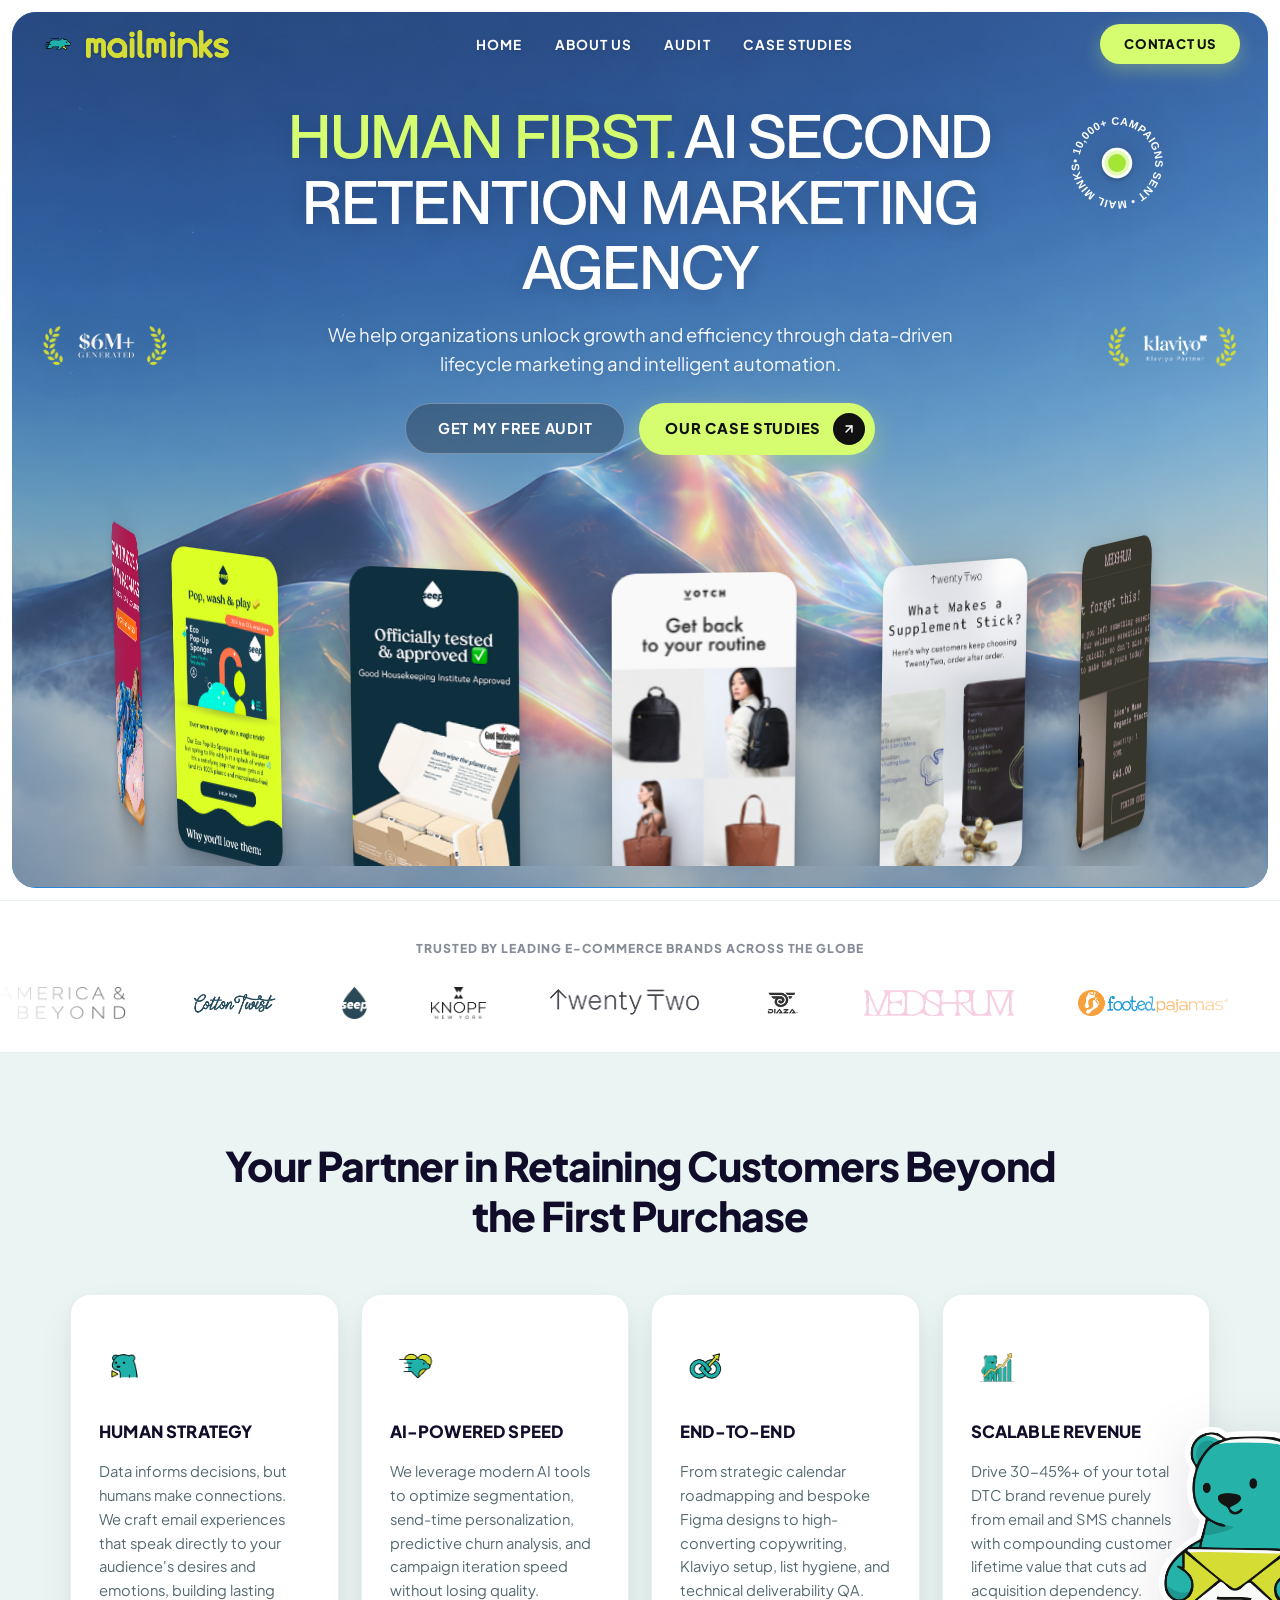
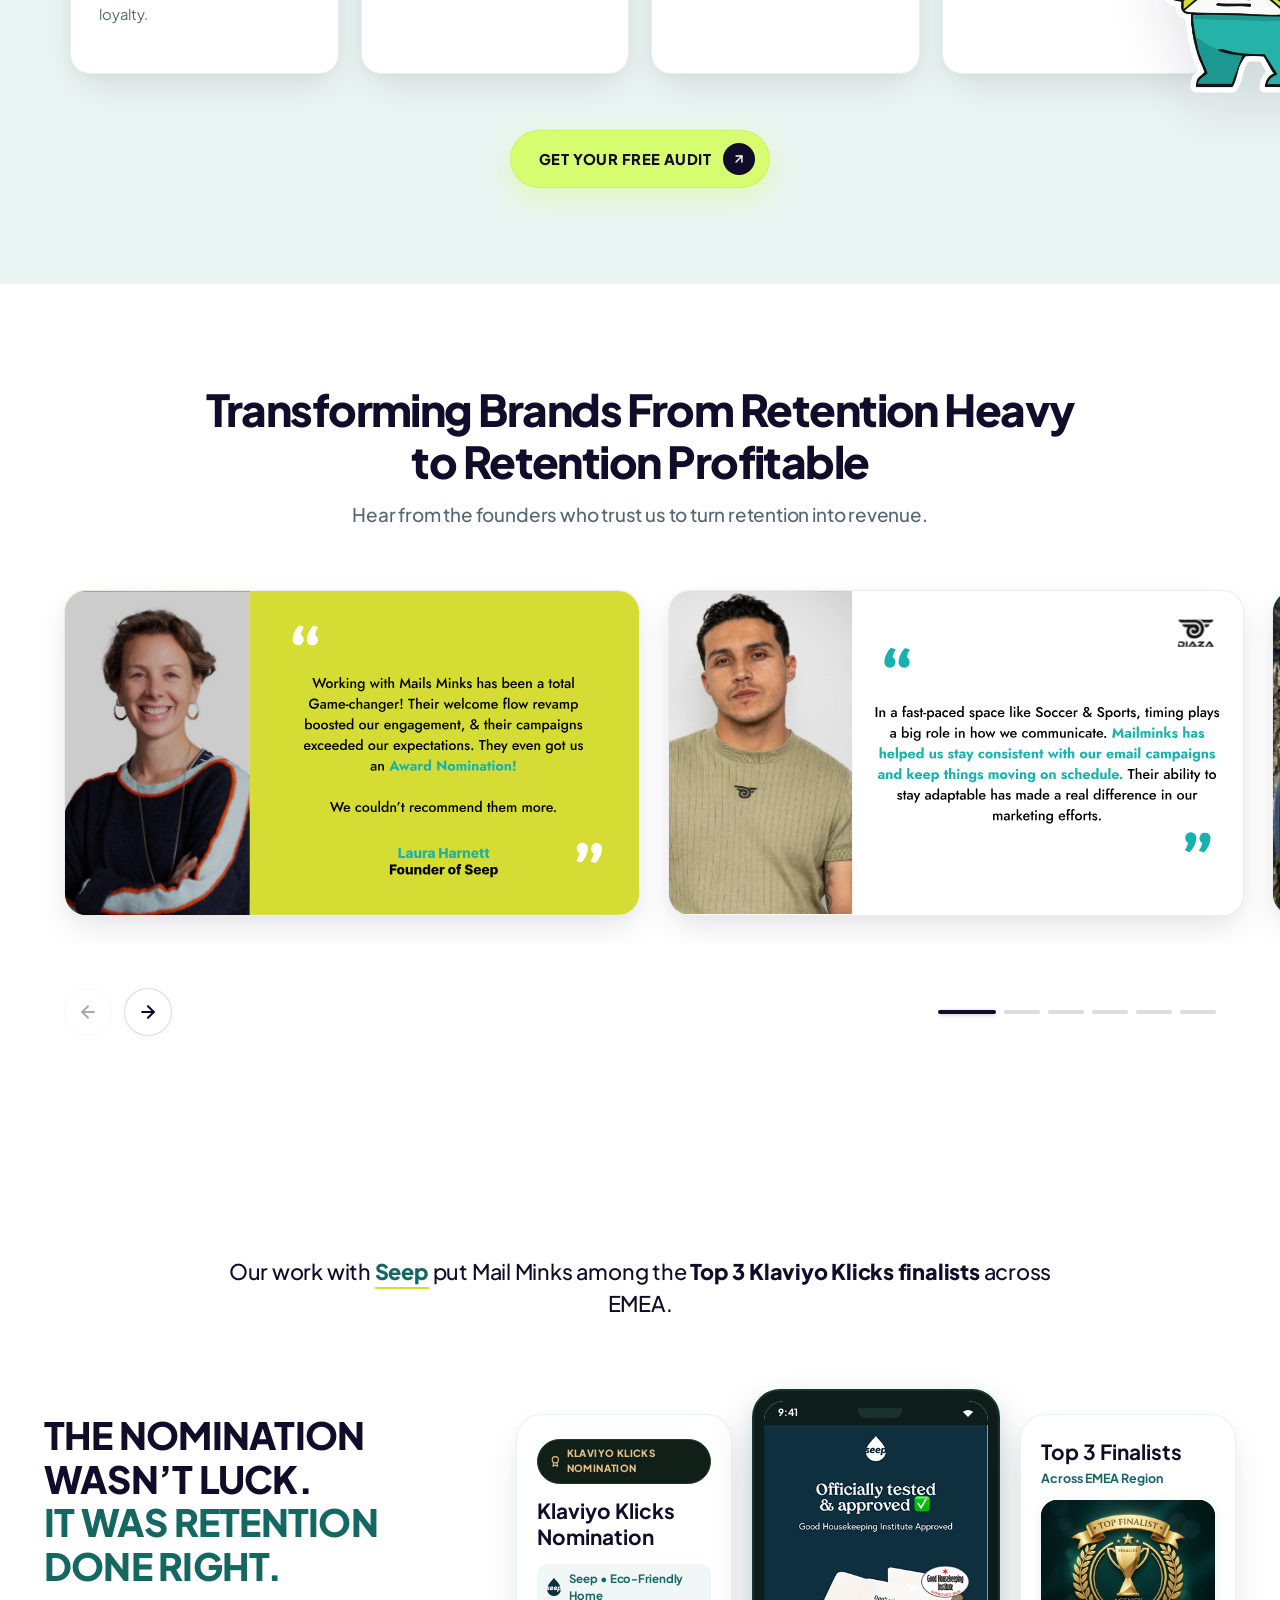
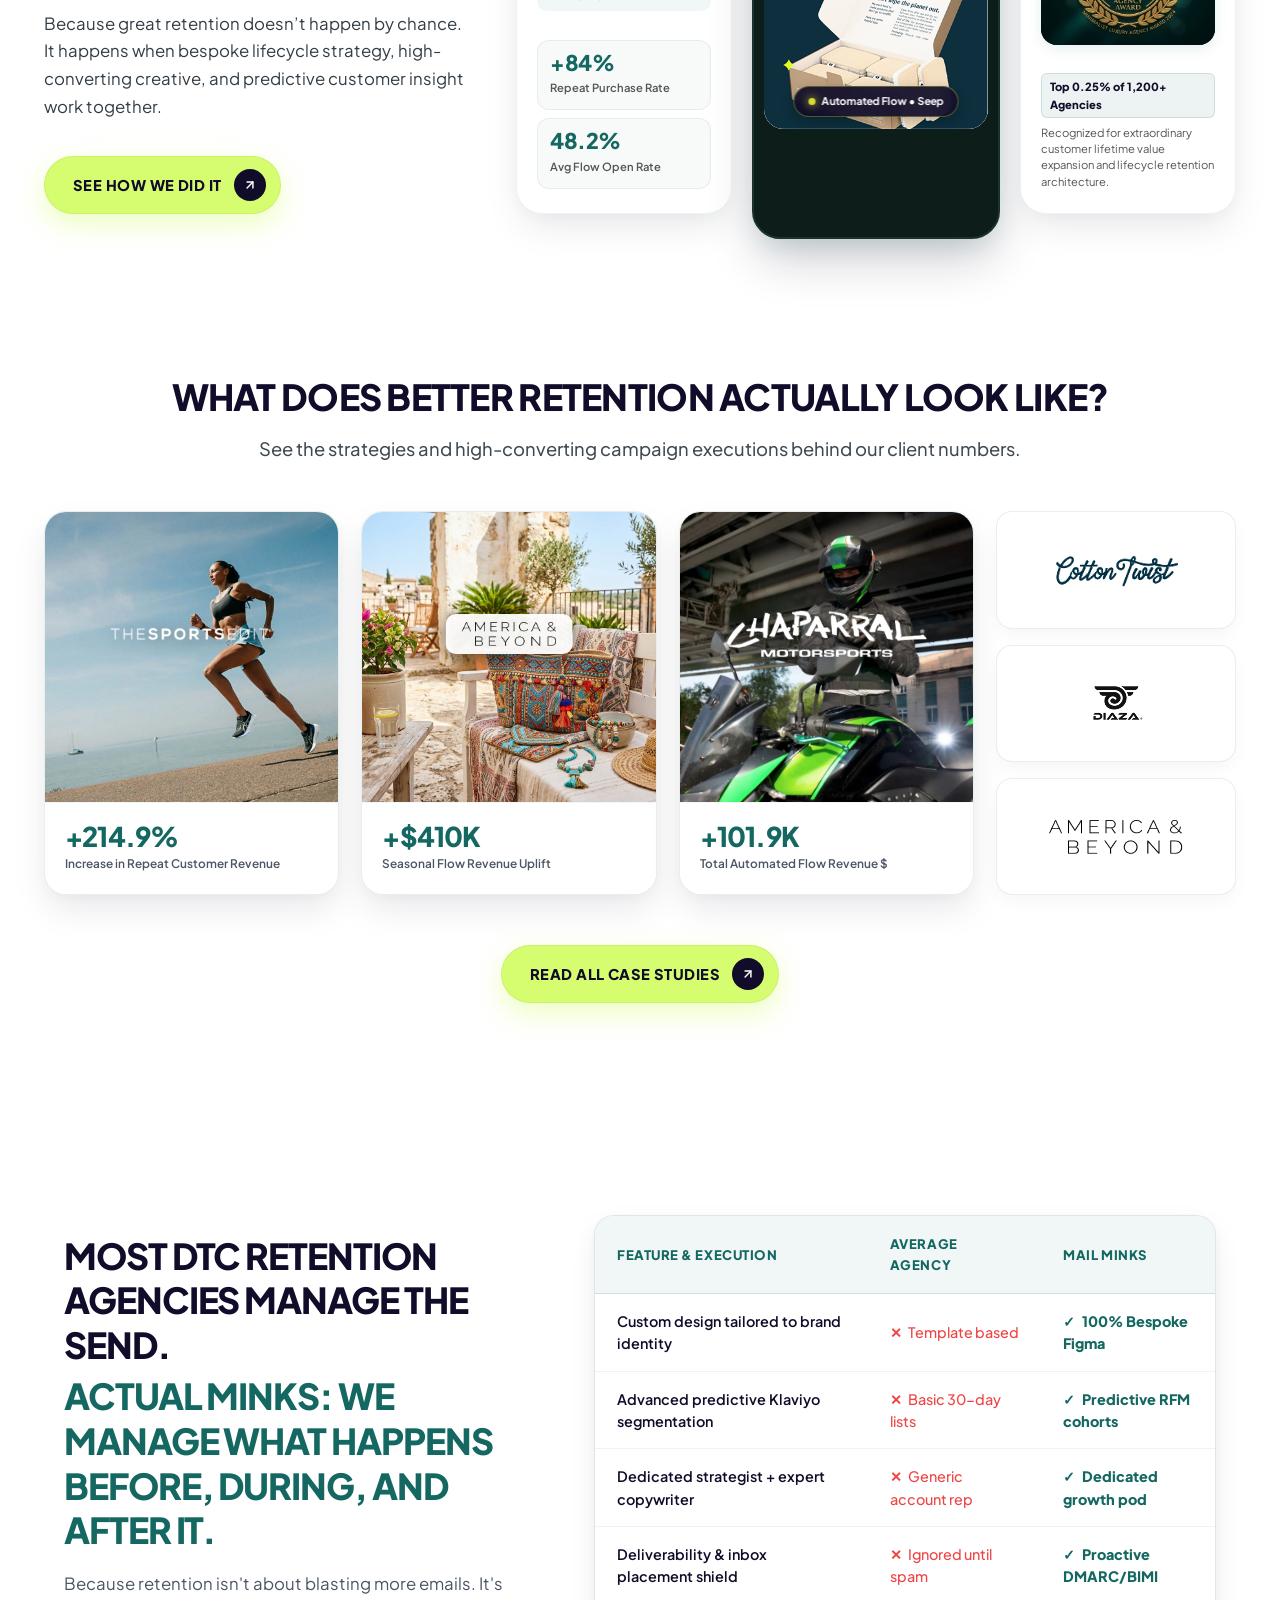
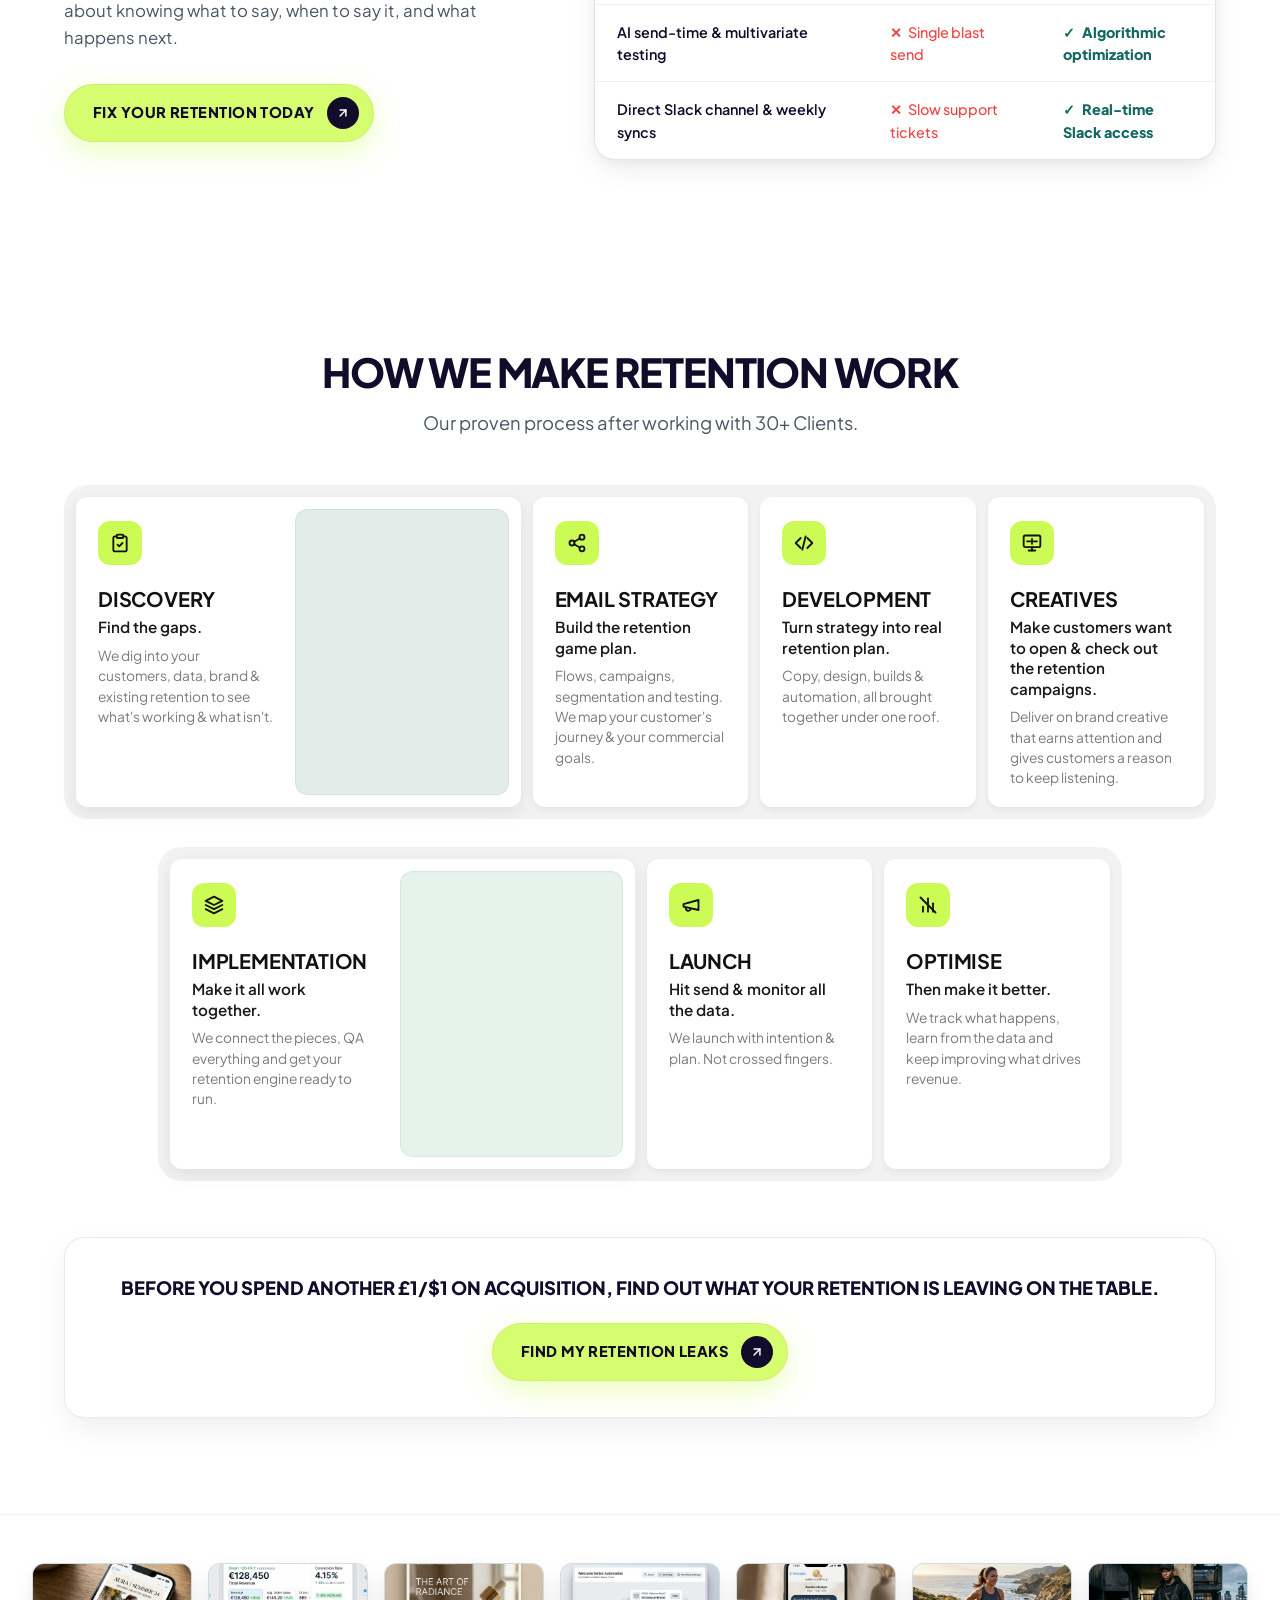
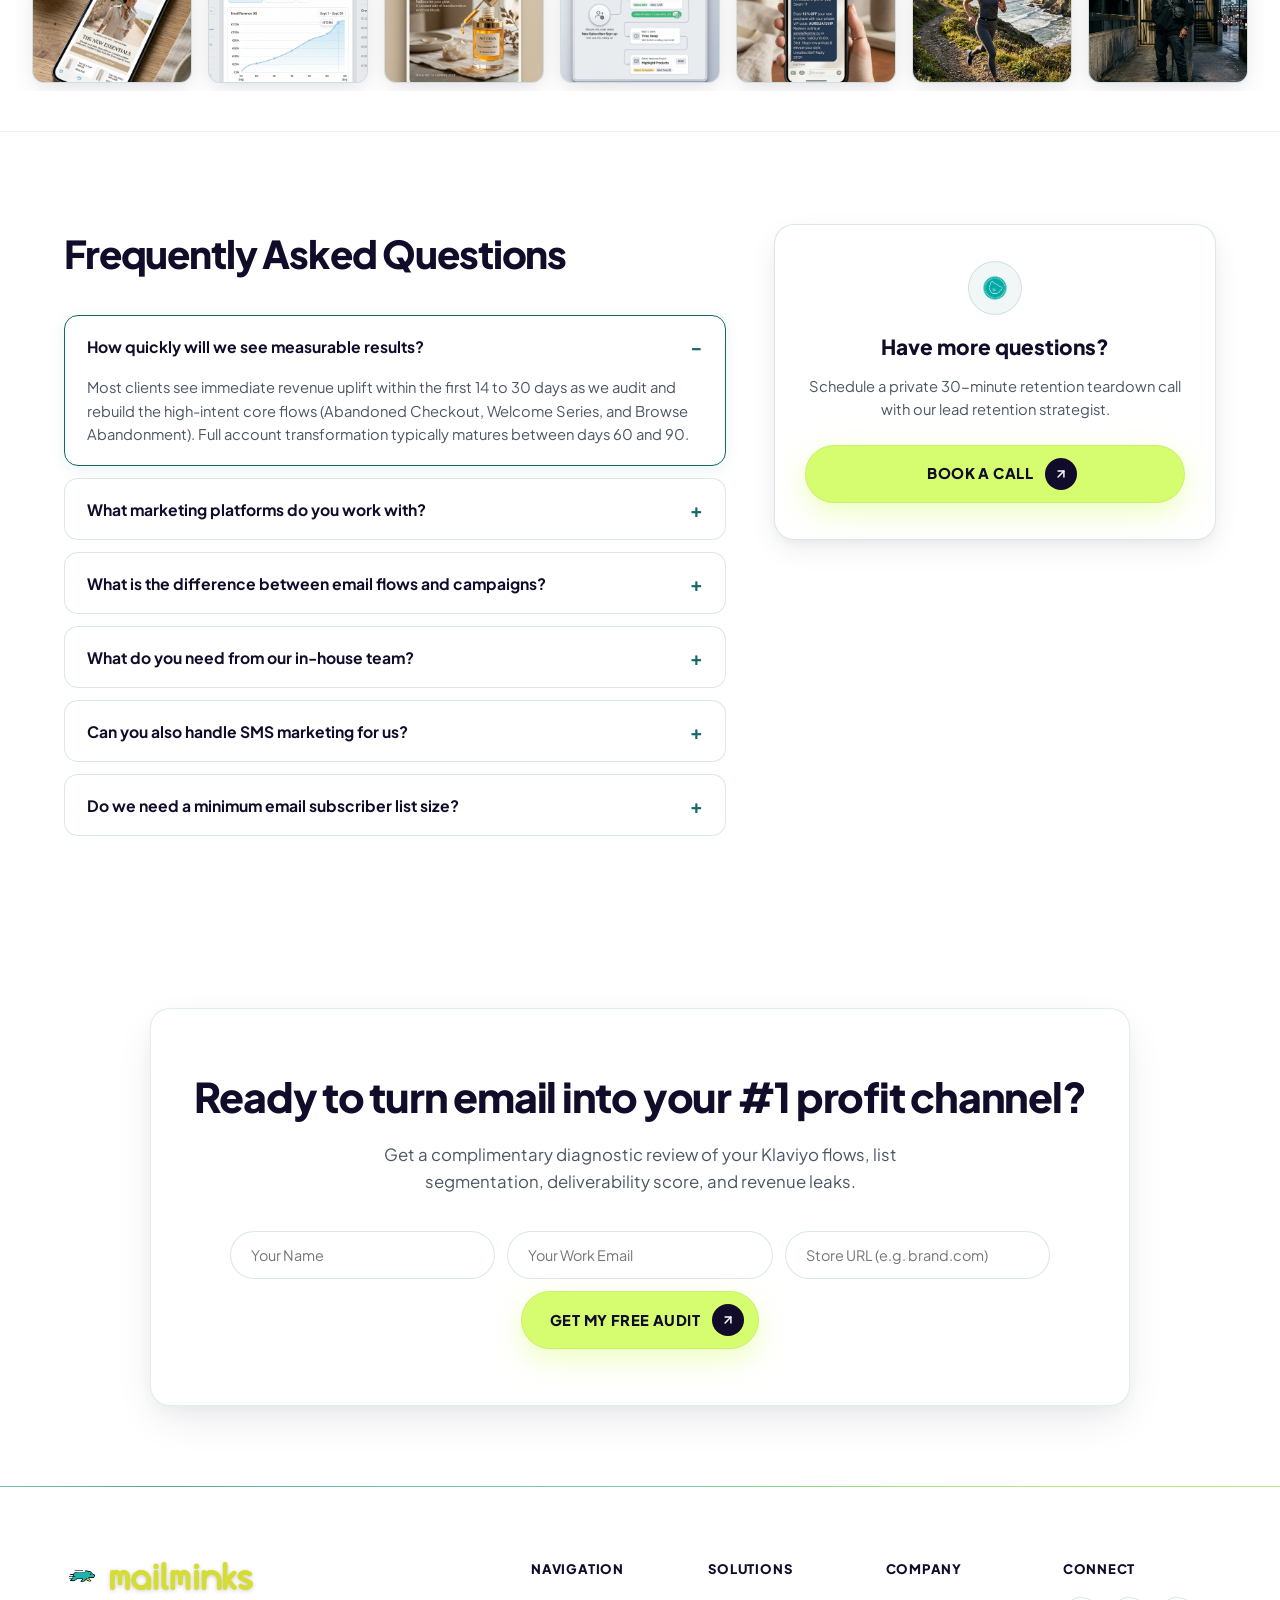
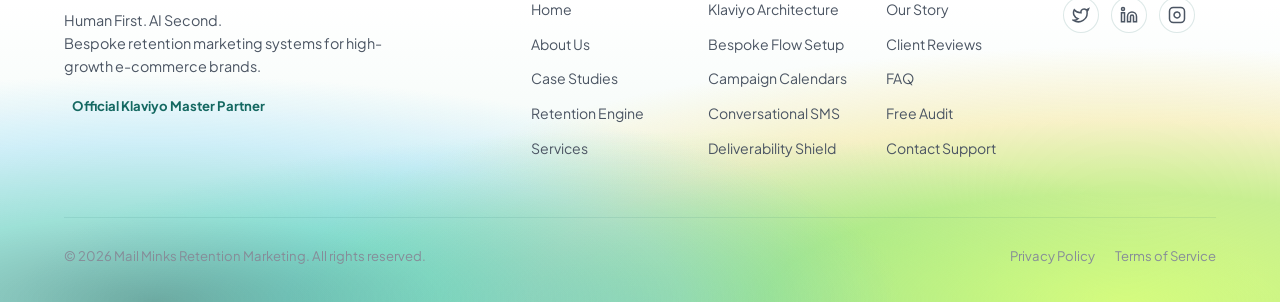
==== commit 99a90352: "Update hero carousel card dimensions to 9:16 portrait format and remove rating social proof" ====
--- a/index.html
+++ b/index.html
@@ -95,9 +95,9 @@
         <!-- AUTHENTIC AELINE 3D MOVING GLOBE CYLINDER CAROUSEL -->
         <div class="hero-carousel-wrap">
           <div class="hero-carousel-cylinder" id="carouselCylinder">
-            <!-- Card 0: Eco Bin Liners (Yellow / Green Banner) -->
-            <div class="carousel-card-item" data-index="0" title="Eco Bin Liners Flow">
-              <img src="assets/images/hero_globe_cards/globe_card_5.png" alt="Eco Biodegradable Flow" class="carousel-card-img" draggable="false">
+            <!-- Card 0: Pop, Wash & Play Sponges (Yellow) -->
+            <div class="carousel-card-item" data-index="0" title="Pop, Wash & Play Sponges">
+              <img src="assets/images/hero_globe_cards/globe_card_seep_sponges.png" alt="Pop, Wash & Play Sponges" class="carousel-card-img" draggable="false">
             </div>
             <!-- Card 1: Housekeeping Approved (Navy) -->
             <div class="carousel-card-item" data-index="1" title="Housekeeping Approved">
@@ -123,9 +123,9 @@
             <div class="carousel-card-item" data-index="6" title="Donut Day Campaign">
               <img src="assets/images/hero_globe_cards/globe_card_4.png" alt="Donut Day 20% OFF Campaign" class="carousel-card-img" draggable="false">
             </div>
-            <!-- Card 7: Repeat Eco Bin Liners -->
-            <div class="carousel-card-item" data-index="7" title="Eco Bin Liners Flow">
-              <img src="assets/images/hero_globe_cards/globe_card_5.png" alt="Eco Biodegradable Flow" class="carousel-card-img" draggable="false">
+            <!-- Card 7: Repeat Pop, Wash & Play Sponges -->
+            <div class="carousel-card-item" data-index="7" title="Pop, Wash & Play Sponges">
+              <img src="assets/images/hero_globe_cards/globe_card_seep_sponges.png" alt="Pop, Wash & Play Sponges" class="carousel-card-img" draggable="false">
             </div>
             <!-- Card 8: Repeat Housekeeping Approved -->
             <div class="carousel-card-item" data-index="8" title="Housekeeping Approved">
@@ -151,18 +151,6 @@
             <div class="carousel-card-item" data-index="13" title="Donut Day Campaign">
               <img src="assets/images/hero_globe_cards/globe_card_4.png" alt="Donut Day 20% OFF Campaign" class="carousel-card-img" draggable="false">
             </div>
-          </div>
-        </div>
-
-        <!-- Rating Social Proof matching Aeline (4.9/5 by 4,900+ clients) -->
-        <div class="hero-rating-wrap text-center">
-          <p class="hero-rating-text">Rated 4.9/5 by 4,900+ clients</p>
-          <div class="hero-rating-stars" aria-label="5 stars rating">
-            <span class="star-icon">★</span>
-            <span class="star-icon">★</span>
-            <span class="star-icon">★</span>
-            <span class="star-icon">★</span>
-            <span class="star-icon">★</span>
           </div>
         </div>
       </section>
--- a/styles.css
+++ b/styles.css
@@ -743,8 +743,8 @@
   position: relative;
   width: 100%;
   max-width: 1400px;
-  height: 360px;
-  margin: -75px auto 0;
+  height: 380px;
+  margin: -60px auto 0;
   overflow: visible;
   perspective: 3000px;
   -webkit-mask: linear-gradient(90deg, transparent 0%, #000 8% 92%, transparent 100%);
@@ -760,7 +760,7 @@
 
 .hero-carousel-cylinder {
   position: absolute;
-  top: 38%;
+  top: 42%;
   left: 50%;
   width: 1px;
   height: 1px;
@@ -774,9 +774,9 @@
   top: 50%;
   left: 50%;
   width: 154px;
-  height: 174px;
+  height: 274px;
   margin-left: -77px;
-  margin-top: -87px;
+  margin-top: -137px;
   border-radius: 20px;
   overflow: hidden;
   backface-visibility: hidden;
@@ -2580,10 +2580,9 @@
   .hero-section { padding: 75px 16px 20px; }
   .hero-title { font-size: 2.2rem; }
   .floating-badge-wrap { display: none; }
-  .hero-carousel-wrap { height: 300px; margin: -45px auto 0; }
-  .hero-carousel-cylinder { top: 38%; }
-  .carousel-card-item { width: 120px; height: 120px; margin-left: -60px; margin-top: -60px; border-radius: 16px; }
-  .hero-rating-wrap { margin-top: -10px; }
+  .hero-carousel-wrap { height: 320px; margin: -45px auto 0; }
+  .hero-carousel-cylinder { top: 40%; }
+  .carousel-card-item { width: 110px; height: 196px; margin-left: -55px; margin-top: -98px; border-radius: 16px; }
 
   .carousel-3d-stage { height: 350px; }
   .carousel-3d-card { width: 200px; height: 300px; }
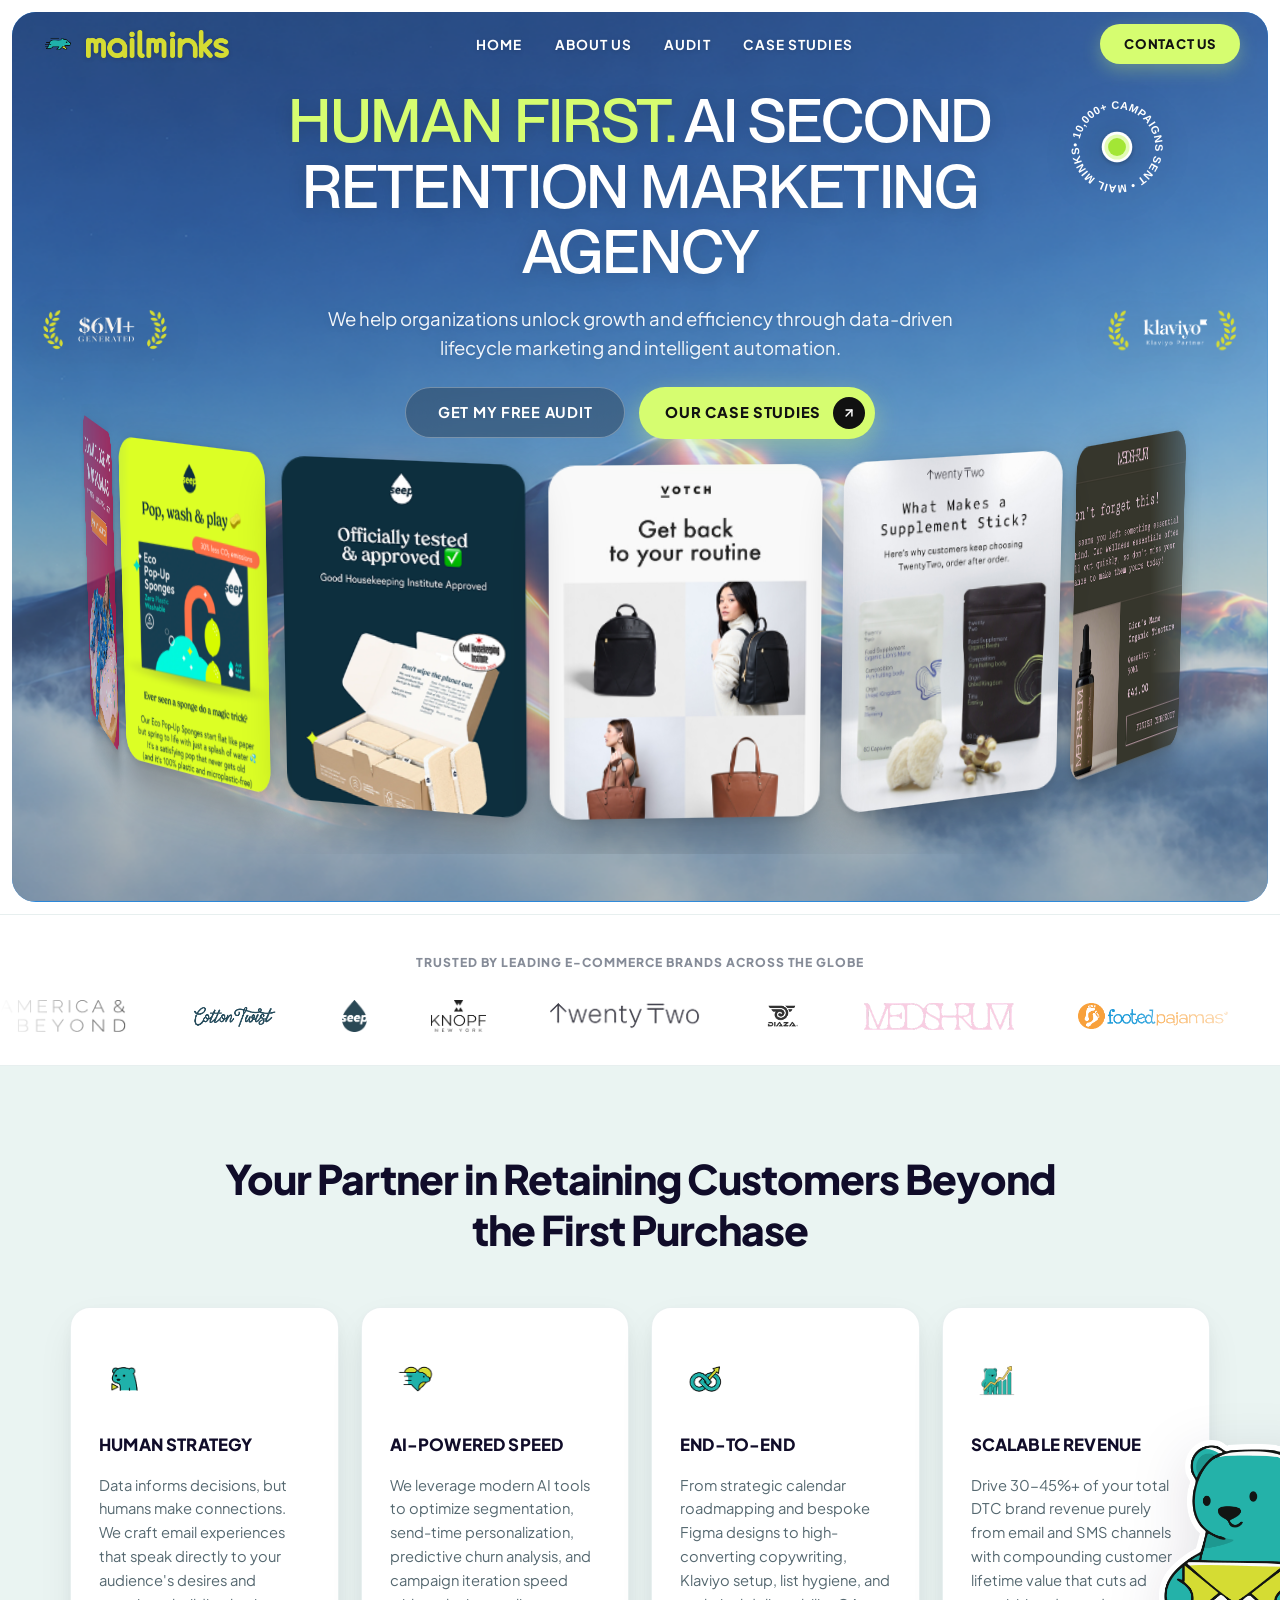
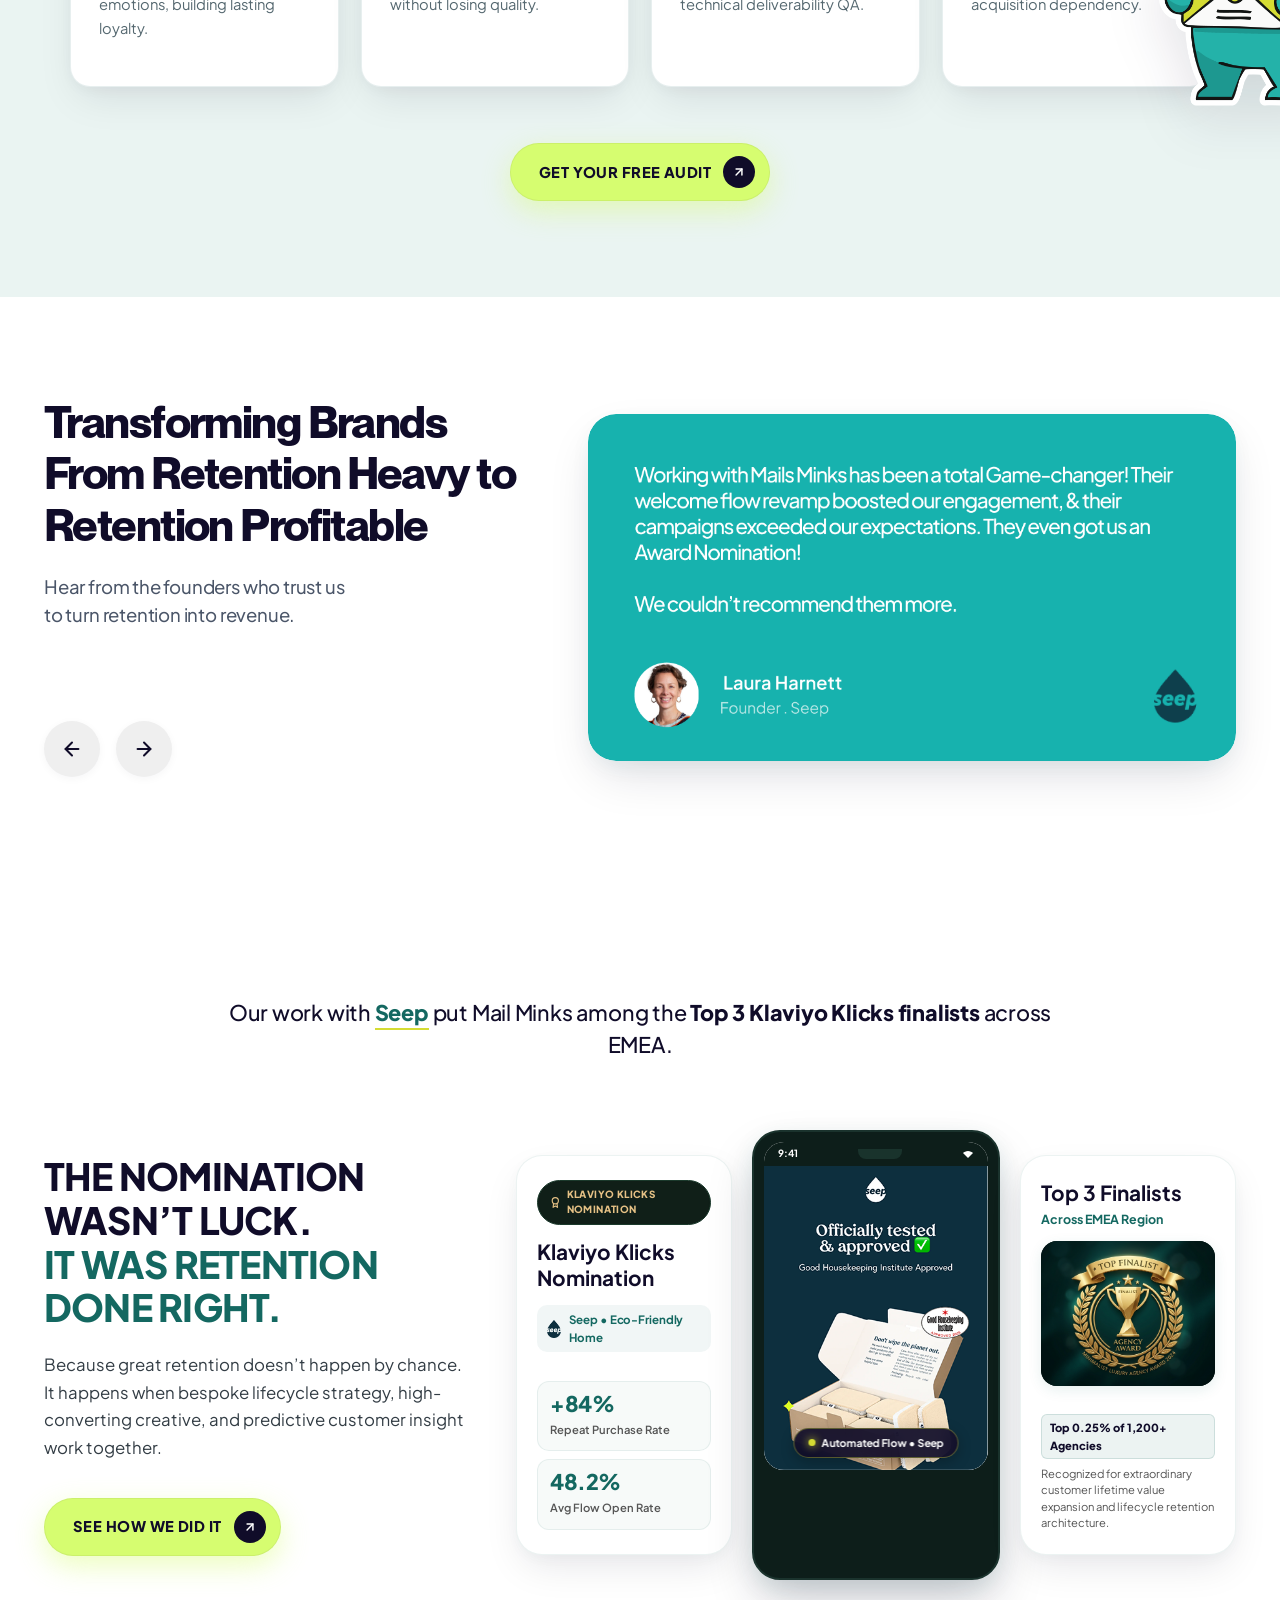
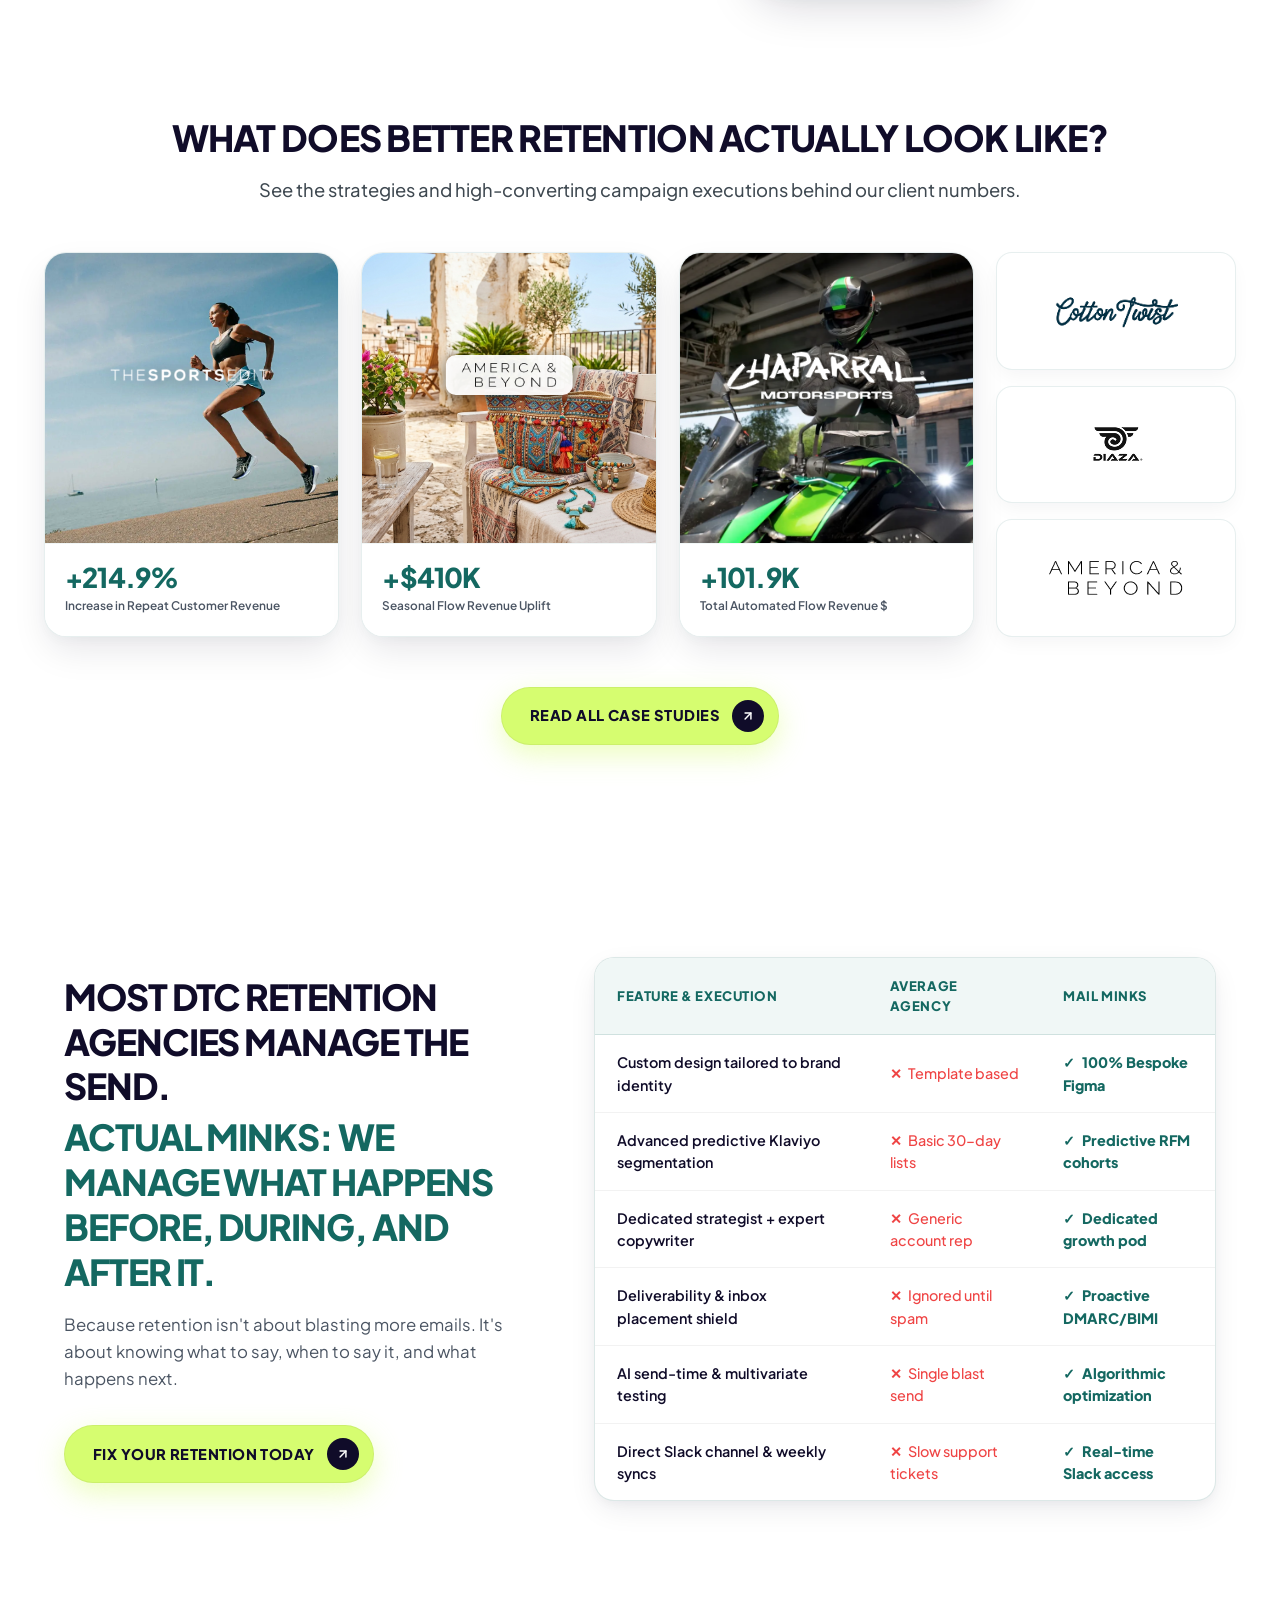
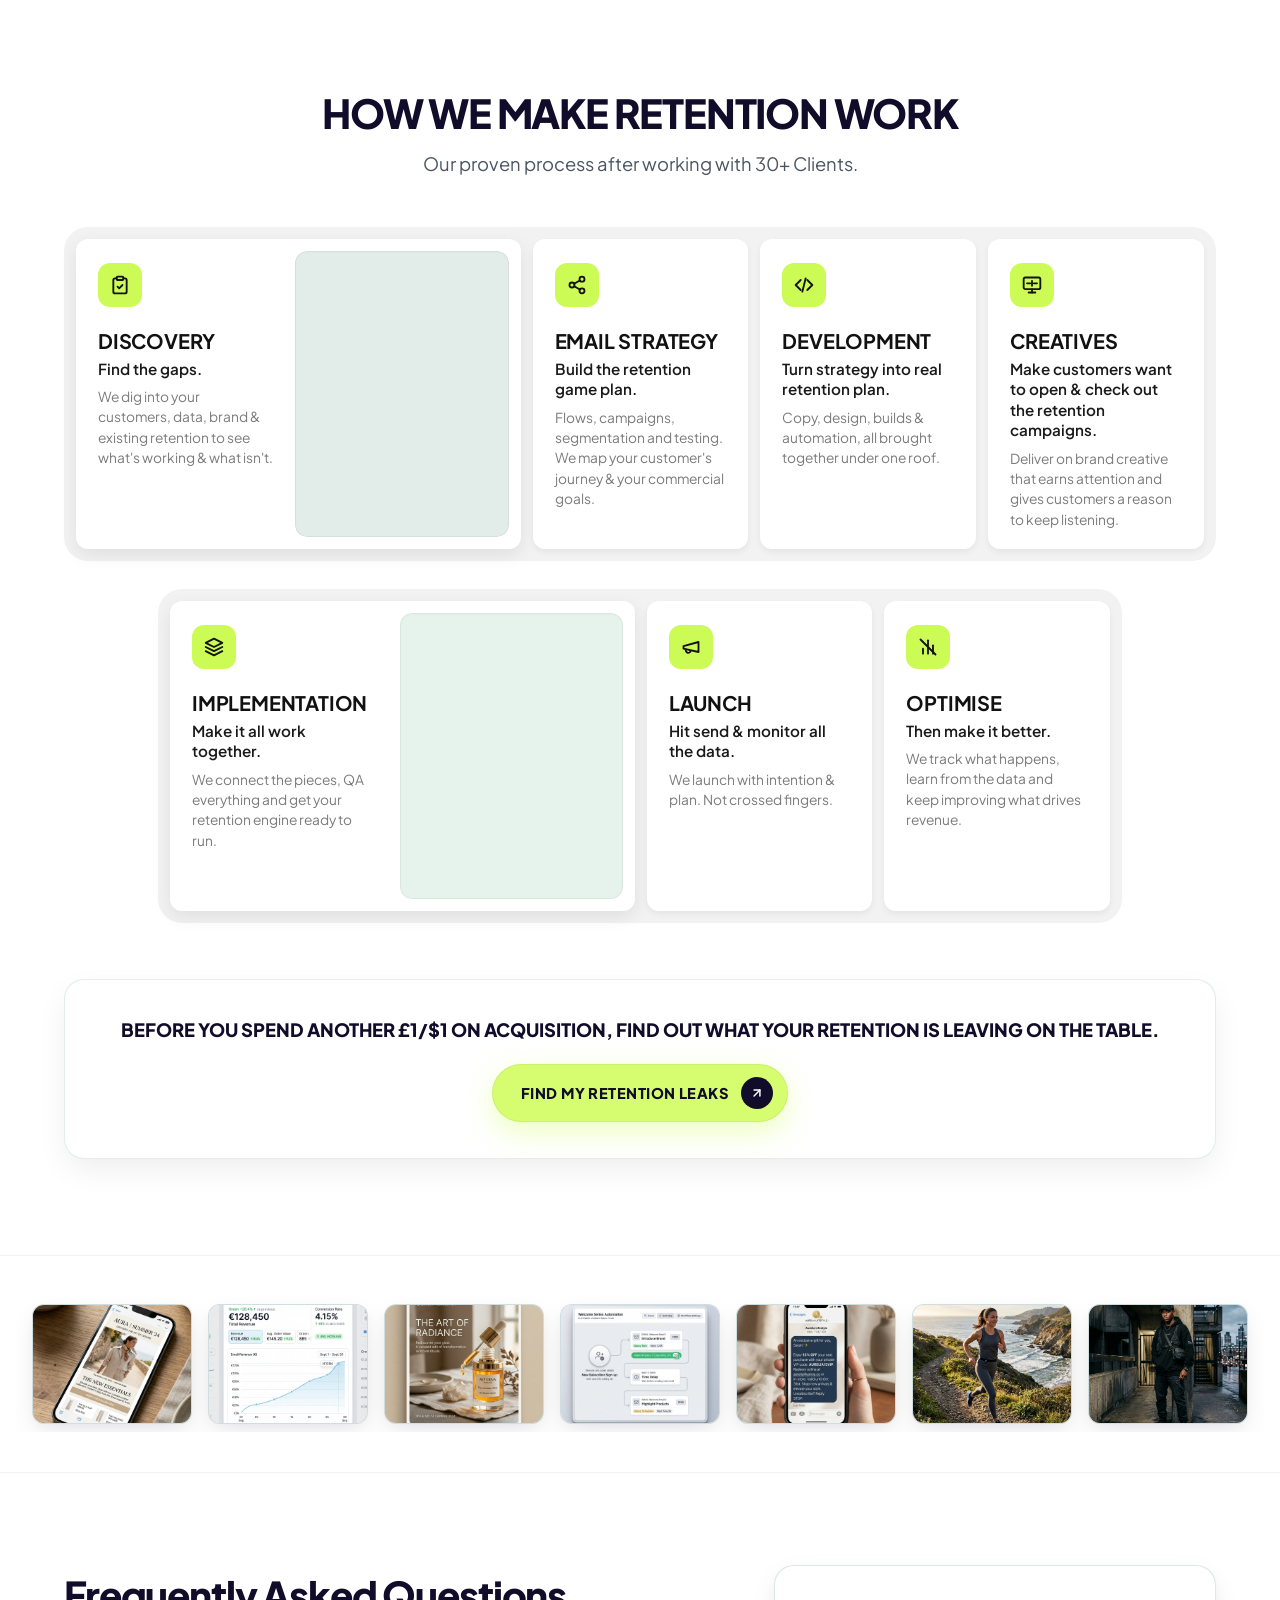
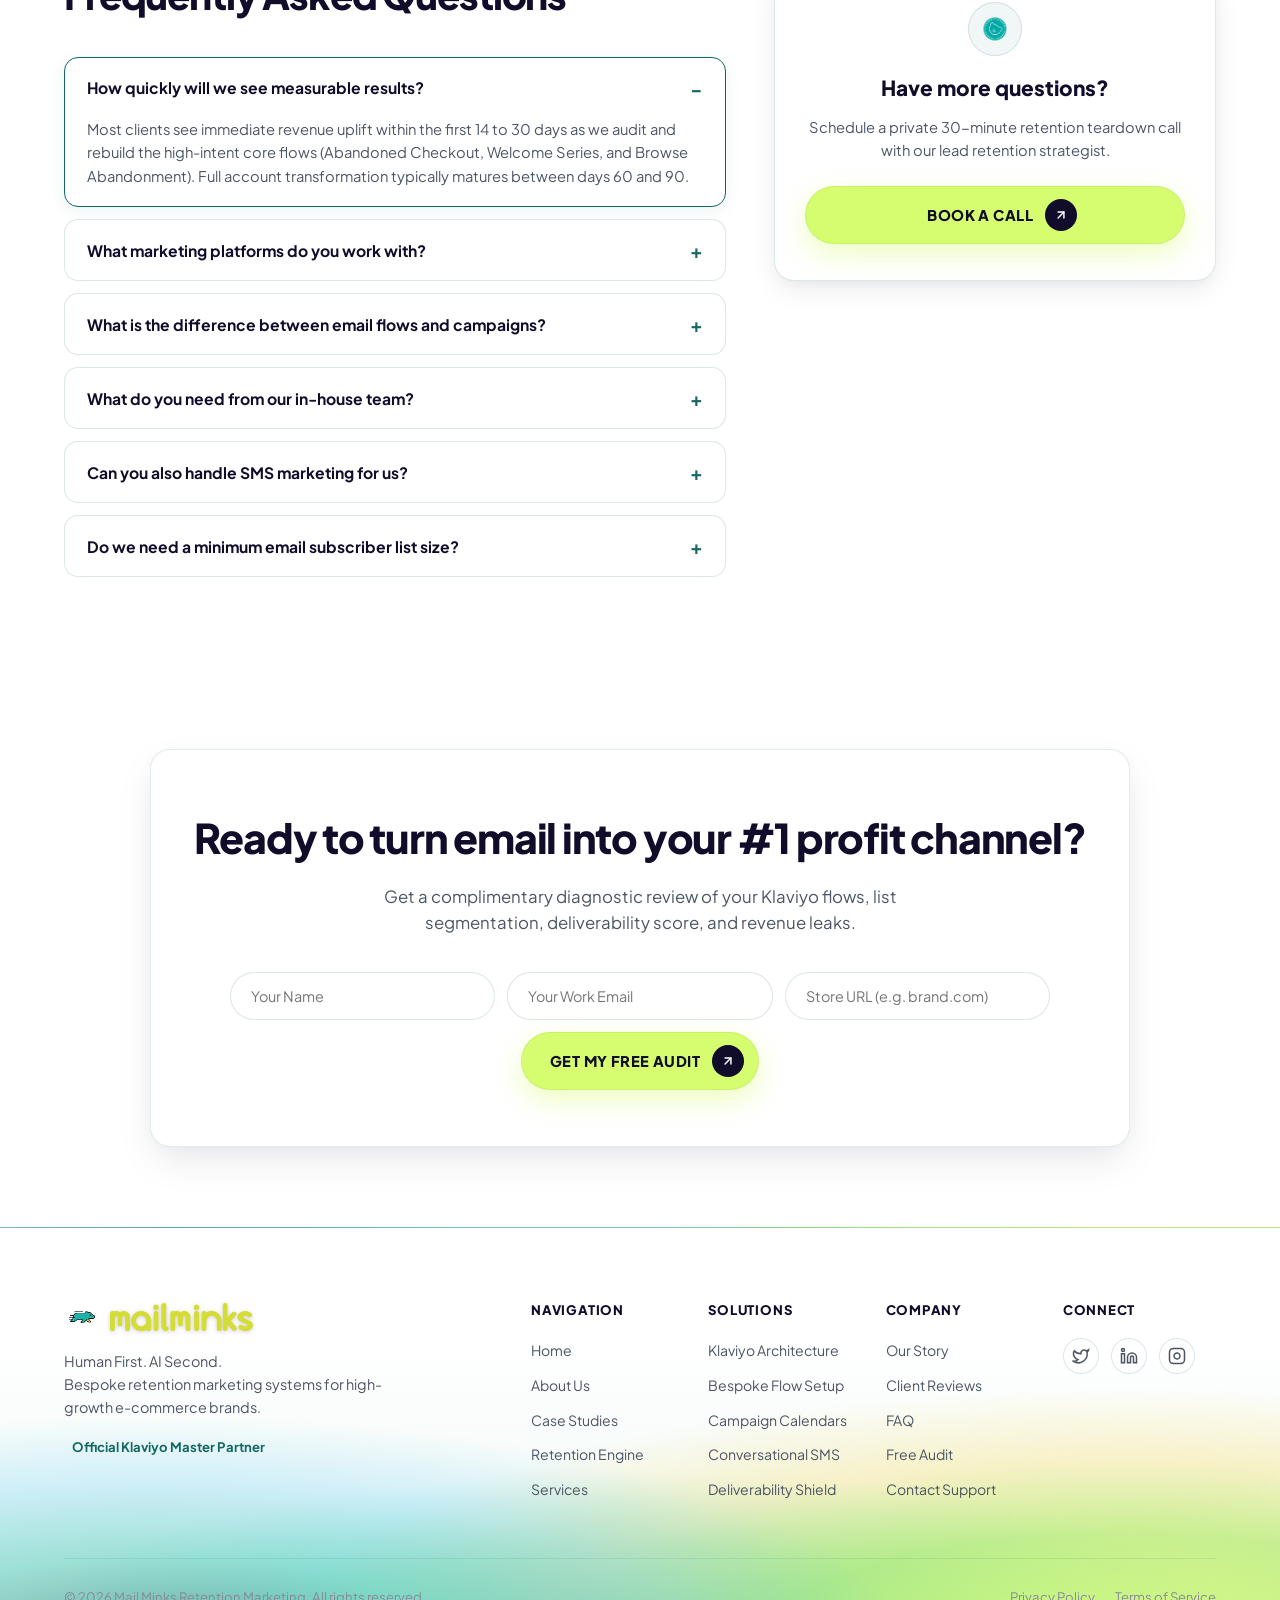
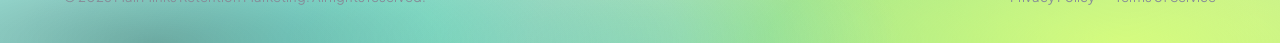
==== commit c18275f3: "Implement split testimonial showcase slider matching design: 2-column layout with slow autoplay, arr" ====
--- a/index.html
+++ b/index.html
@@ -288,74 +288,66 @@
 
     <!-- SECTION 3: TESTIMONIALS (Horizontal Scroll Showcase) -->
     <section id="testimonials" class="section-testimonials">
-      <div class="container">
-        <div class="section-header text-center">
-          <h2 class="section-heading">Transforming Brands From Retention Heavy to Retention Profitable</h2>
-          <p class="section-subheading">Hear from the founders who trust us to turn retention into revenue.</p>
-        </div>
-      </div>
-
-      <!-- Horizontal Scroll Track Viewport -->
-      <div class="testimonials-scroll-viewport" id="testimonialsScrollViewport">
-        <div class="testimonials-scroll-track" id="testimonialsScrollTrack">
-          <!-- Card 1: Seep (Laura Harnett) -->
-          <div class="testimonial-scroll-item" data-index="0">
-            <img src="testimonial cards/1.svg" alt="Mail Minks Client Review - Laura Harnett, Founder of Seep" class="testimonial-card-img" draggable="false" loading="lazy">
-          </div>
-
-          <!-- Card 2: MedShrum -->
-          <div class="testimonial-scroll-item" data-index="1">
-            <img src="testimonial cards/2.svg" alt="Mail Minks Client Review - MedShrum" class="testimonial-card-img" draggable="false" loading="lazy">
-          </div>
-
-          <!-- Card 3: Footed Pajamas (Steve Kakoullis) -->
-          <div class="testimonial-scroll-item" data-index="2">
-            <img src="testimonial cards/3.svg" alt="Mail Minks Client Review - Steve Kakoullis, Founder of Footed Pajamas" class="testimonial-card-img" draggable="false" loading="lazy">
-          </div>
-
-          <!-- Card 4: America & Beyond (Mohit Juneja) -->
-          <div class="testimonial-scroll-item" data-index="3">
-            <img src="testimonial cards/4.svg" alt="Mail Minks Client Review - Mohit Juneja, Founder of America & Beyond" class="testimonial-card-img" draggable="false" loading="lazy">
-          </div>
-
-          <!-- Card 5: Knopf (Peter Knopf) -->
-          <div class="testimonial-scroll-item" data-index="4">
-            <img src="testimonial cards/5.svg" alt="Mail Minks Client Review - Peter Knopf, Founder of Knopf" class="testimonial-card-img" draggable="false" loading="lazy">
-          </div>
-
-          <!-- Card 6: Diaza (Diego Huratado) -->
-          <div class="testimonial-scroll-item" data-index="5">
-            <img src="testimonial cards/6.svg" alt="Mail Minks Client Review - Diego Huratado, Founder of Diaza" class="testimonial-card-img" draggable="false" loading="lazy">
-          </div>
-        </div>
-      </div>
-
-      <!-- Controls Row: Arrows (Left) and Segmented Progress Indicators (Right) -->
-      <div class="container">
-        <div class="testimonials-controls-row">
-          <div class="testimonials-nav-arrows">
-            <button class="testimonials-arrow-btn prev-btn" id="testimonialPrevBtn" aria-label="Previous testimonial">
-              <svg width="20" height="20" viewBox="0 0 24 24" fill="none" stroke="currentColor" stroke-width="2.5" stroke-linecap="round" stroke-linejoin="round">
-                <line x1="19" y1="12" x2="5" y2="12"></line>
-                <polyline points="12 19 5 12 12 5"></polyline>
-              </svg>
-            </button>
-            <button class="testimonials-arrow-btn next-btn" id="testimonialNextBtn" aria-label="Next testimonial">
-              <svg width="20" height="20" viewBox="0 0 24 24" fill="none" stroke="currentColor" stroke-width="2.5" stroke-linecap="round" stroke-linejoin="round">
-                <line x1="5" y1="12" x2="19" y2="12"></line>
-                <polyline points="12 5 19 12 12 19"></polyline>
-              </svg>
-            </button>
-          </div>
-
-          <div class="testimonials-progress-container">
-            <div class="testimonials-segments" id="testimonialsSegments">
-              <button class="segment-bar active" data-index="0" aria-label="Go to slide 1"></button>
-              <button class="segment-bar" data-index="1" aria-label="Go to slide 2"></button>
-              <button class="segment-bar" data-index="2" aria-label="Go to slide 3"></button>
-              <button class="segment-bar" data-index="3" aria-label="Go to slide 4"></button>
-              <button class="segment-bar" data-index="4" aria-label="Go to slide 5"></button>
-              <button class="segment-bar" data-index="5" aria-label="Go to slide 6"></button>
+      <div class="container testimonials-container">
+        <div class="testimonials-layout">
+          <!-- Left Column: Heading, Subheading & Nav Controls -->
+          <div class="testimonials-info-col">
+            <div class="testimonials-text-group">
+              <h2 class="testimonials-title">
+                Transforming Brands<br>
+                From Retention Heavy to<br>
+                Retention Profitable
+              </h2>
+              <p class="testimonials-subtitle">
+                Hear from the founders who trust us<br class="sub-br">
+                to turn retention into revenue.
+              </p>
+            </div>
+
+            <!-- Arrow Navigation Buttons -->
+            <div class="testimonials-nav-group" aria-label="Testimonial Navigation">
+              <button class="testimonial-arrow-btn prev-btn" id="testimonialPrevBtn" aria-label="Previous testimonial" title="Previous testimonial">
+                <svg width="22" height="22" viewBox="0 0 24 24" fill="none" stroke="currentColor" stroke-width="2.2" stroke-linecap="round" stroke-linejoin="round">
+                  <line x1="19" y1="12" x2="5" y2="12"></line>
+                  <polyline points="12 19 5 12 12 5"></polyline>
+                </svg>
+              </button>
+              <button class="testimonial-arrow-btn next-btn" id="testimonialNextBtn" aria-label="Next testimonial" title="Next testimonial">
+                <svg width="22" height="22" viewBox="0 0 24 24" fill="none" stroke="currentColor" stroke-width="2.2" stroke-linecap="round" stroke-linejoin="round">
+                  <line x1="5" y1="12" x2="19" y2="12"></line>
+                  <polyline points="12 5 19 12 12 19"></polyline>
+                </svg>
+              </button>
+            </div>
+          </div>
+
+          <!-- Right Column: Animated Card Slider -->
+          <div class="testimonials-slider-col">
+            <div class="testimonials-card-stage" id="testimonialCardStage" role="region" aria-label="Client Testimonials Carousel" aria-live="polite">
+              <!-- Slide 0: Seep (Laura Harnett) -->
+              <div class="testimonial-card-slide active" data-index="0">
+                <img src="testimonial cards/1.png" alt="Laura Harnett, Founder of Seep: Working with Mail Minks has been a total game-changer!" class="testimonial-card-img" draggable="false">
+              </div>
+              <!-- Slide 1: Diaza (John Doe) -->
+              <div class="testimonial-card-slide" data-index="1">
+                <img src="testimonial cards/2.png" alt="John Doe, Founder of Diaza: Mail Minks has helped us stay consistent with our email campaigns." class="testimonial-card-img" draggable="false" loading="lazy">
+              </div>
+              <!-- Slide 2: Medshrum (Michelle Simpson) -->
+              <div class="testimonial-card-slide" data-index="2">
+                <img src="testimonial cards/3.png" alt="Michelle Simpson, Founder of Medshrum: Mail Minks is fast, reliable & incredibly easy to collaborate with." class="testimonial-card-img" draggable="false" loading="lazy">
+              </div>
+              <!-- Slide 3: Votch (Laura Way) -->
+              <div class="testimonial-card-slide" data-index="3">
+                <img src="testimonial cards/4.png" alt="Laura Way, Founder of Votch: Mail Minks strategic approach to design truly magnified our brand." class="testimonial-card-img" draggable="false" loading="lazy">
+              </div>
+              <!-- Slide 4: Footed Pajamas (Steve Kakoullis) -->
+              <div class="testimonial-card-slide" data-index="4">
+                <img src="testimonial cards/5.png" alt="Steve Kakoullis, Founder of Footed Pajamas: Mail Minks has been a game-changer for our seasonal performance." class="testimonial-card-img" draggable="false" loading="lazy">
+              </div>
+              <!-- Slide 5: America & Beyond (Mohit Juneja) -->
+              <div class="testimonial-card-slide" data-index="5">
+                <img src="testimonial cards/6.png" alt="Mohit Juneja, Founder of America & Beyond: Mail Minks has taken our email marketing to the next level." class="testimonial-card-img" draggable="false" loading="lazy">
+              </div>
             </div>
           </div>
         </div>
--- a/styles.css
+++ b/styles.css
@@ -396,20 +396,23 @@
   width: 100%;
   padding: 12px;
   background: #ffffff;
+  position: relative;
+  overflow: visible;
+  z-index: 1;
 }
 
 .hero-section {
   position: relative;
   width: 100%;
-  min-height: calc(100vh - 24px);
+  min-height: max(calc(100vh - 24px), 820px);
   border-radius: 24px;
-  overflow: hidden;
+  overflow: visible;
   background-color: #0c82ea;
   display: flex;
   flex-direction: column;
   align-items: center;
-  justify-content: space-between;
-  padding: 92px 20px 22px;
+  justify-content: flex-start;
+  padding: 76px 20px 48px;
 }
 
 /* Atmospheric Sky & Animated Clouds */
@@ -419,6 +422,7 @@
   width: 100%;
   height: 100%;
   z-index: 0;
+  border-radius: 24px;
   overflow: hidden;
   pointer-events: none;
 }
@@ -458,7 +462,7 @@
 
 .hero-content {
   position: relative;
-  z-index: 2;
+  z-index: 10;
   text-align: center;
   max-width: 960px;
   margin: 0 auto;
@@ -481,7 +485,7 @@
   height: 106px;
   cursor: pointer;
   transition: transform 0.3s cubic-bezier(0.16, 1, 0.3, 1);
-  z-index: 10;
+  z-index: 20;
   pointer-events: auto;
 }
 
@@ -514,7 +518,7 @@
   pointer-events: auto;
   cursor: pointer;
   transition: transform 0.35s cubic-bezier(0.16, 1, 0.3, 1), filter 0.35s ease;
-  z-index: 10;
+  z-index: 20;
 }
 
 .laurel-badge-img {
@@ -664,9 +668,10 @@
   justify-content: center;
   gap: 14px;
   flex-wrap: wrap;
+  margin-top: 20px;
   margin-bottom: 0;
   position: relative;
-  z-index: 5;
+  z-index: 15;
 }
 
 /* Aeline Secondary Button: Translucent Dark Glass Pill */
@@ -743,15 +748,15 @@
   position: relative;
   width: 100%;
   max-width: 1400px;
-  height: 380px;
-  margin: -60px auto 0;
+  height: 450px;
+  margin: -35px auto 0;
   overflow: visible;
   perspective: 3000px;
   -webkit-mask: linear-gradient(90deg, transparent 0%, #000 8% 92%, transparent 100%);
   mask: linear-gradient(90deg, transparent 0%, #000 8% 92%, transparent 100%);
   cursor: grab;
   user-select: none;
-  z-index: 5;
+  z-index: 4;
 }
 
 .hero-carousel-wrap:active {
@@ -760,7 +765,7 @@
 
 .hero-carousel-cylinder {
   position: absolute;
-  top: 42%;
+  top: 34%;
   left: 50%;
   width: 1px;
   height: 1px;
@@ -773,11 +778,11 @@
   position: absolute;
   top: 50%;
   left: 50%;
-  width: 154px;
-  height: 274px;
-  margin-left: -77px;
-  margin-top: -137px;
-  border-radius: 20px;
+  width: 225px;
+  height: 295px;
+  margin-left: -112.5px;
+  margin-top: -147.5px;
+  border-radius: 22px;
   overflow: hidden;
   backface-visibility: hidden;
   -webkit-backface-visibility: hidden;
@@ -1033,7 +1038,7 @@
 }
 
 /* ==========================================================================
-   Section 3: Testimonials (Horizontal Scroll Showcase)
+   Section 3: Testimonials (Split Showcase Slider)
    ========================================================================== */
 .section-testimonials {
   padding: 100px 0 110px;
@@ -1042,196 +1047,197 @@
   position: relative;
 }
 
-.section-testimonials .section-header {
-  margin-bottom: 48px;
-  text-align: center;
-}
-
-.section-testimonials .section-heading {
-  font-size: clamp(2.1rem, 3.8vw, 2.75rem);
-  font-weight: 800;
+.testimonials-container {
+  max-width: 1240px;
+  margin: 0 auto;
+  padding: 0 24px;
+}
+
+.testimonials-layout {
+  display: grid;
+  grid-template-columns: 1fr 1.35fr;
+  align-items: center;
+  gap: 64px;
+}
+
+.testimonials-info-col {
+  display: flex;
+  flex-direction: column;
+  justify-content: space-between;
+  min-height: 380px;
+}
+
+.testimonials-title {
+  font-family: 'PP Neue Montreal', var(--font-heading, sans-serif);
+  font-size: clamp(2.1rem, 3.5vw, 3.1rem);
+  font-weight: 700;
   letter-spacing: -0.035em;
   color: #100C29;
-  line-height: 1.18;
-  max-width: 880px;
-  margin: 0 auto 12px;
-  text-align: center;
-}
-
-.section-testimonials .section-subheading {
-  font-size: clamp(1.02rem, 1.8vw, 1.18rem);
-  font-weight: 500;
-  color: #556870;
+  line-height: 1.14;
+  margin-bottom: 22px;
+}
+
+.testimonials-subtitle {
+  font-size: clamp(1.05rem, 1.45vw, 1.22rem);
+  font-weight: 450;
+  color: #4a5568;
+  line-height: 1.52;
   letter-spacing: -0.01em;
-  max-width: 640px;
-  margin: 0 auto;
-  text-align: center;
-  line-height: 1.5;
-}
-
-/* Horizontal Scroll Viewport & Track */
-.testimonials-scroll-viewport {
-  width: 100%;
-  overflow-x: auto;
-  overflow-y: hidden;
-  scroll-behavior: smooth;
-  -webkit-overflow-scrolling: touch;
-  scrollbar-width: none;
-  cursor: grab;
-  user-select: none;
-  padding-bottom: 28px;
-  padding-top: 14px;
-}
-
-.testimonials-scroll-viewport::-webkit-scrollbar {
-  display: none;
-}
-
-.testimonials-scroll-viewport.is-dragging {
-  cursor: grabbing;
-  scroll-behavior: auto;
-}
-
-.testimonials-scroll-track {
-  display: flex;
-  gap: 28px;
-  width: max-content;
-  padding-left: max(24px, calc((100vw - 1200px) / 2 + 24px));
-  padding-right: max(48px, calc((100vw - 1200px) / 2 + 48px));
-  scroll-snap-type: x mandatory;
-}
-
-/* Testimonial Scroll Cards (Landscape Aspect Ratio Matching Reference 2 & SVGs) */
-.testimonial-scroll-item {
-  flex: 0 0 clamp(440px, 45vw, 620px);
-  aspect-ratio: 973 / 551;
-  border-radius: 22px;
-  overflow: hidden;
-  background-color: #ffffff;
-  border: 1px solid rgba(16, 12, 41, 0.08);
-  box-shadow: 0 14px 34px -4px rgba(16, 12, 41, 0.1), 0 4px 14px -2px rgba(20, 104, 97, 0.04);
-  transition: transform 0.3s cubic-bezier(0.16, 1, 0.3, 1), box-shadow 0.3s cubic-bezier(0.16, 1, 0.3, 1), border-color 0.25s ease;
-  scroll-snap-align: start;
-  position: relative;
-}
-
-.testimonial-scroll-item:hover {
-  transform: translateY(-6px);
-  box-shadow: 0 24px 48px -6px rgba(20, 104, 97, 0.16), 0 8px 20px -3px rgba(16, 12, 41, 0.08);
-  border-color: rgba(20, 104, 97, 0.22);
-}
-
-.testimonial-scroll-item .testimonial-card-img {
-  width: 100%;
-  height: 100%;
-  display: block;
-  object-fit: cover;
-  pointer-events: none;
-  user-select: none;
-}
-
-/* Bottom Controls Row */
-.testimonials-controls-row {
-  display: flex;
-  justify-content: space-between;
-  align-items: center;
-  margin-top: 36px;
-  padding-top: 8px;
-}
-
-.testimonials-nav-arrows {
-  display: flex;
-  align-items: center;
-  gap: 12px;
-}
-
-.testimonials-arrow-btn {
-  width: 48px;
-  height: 48px;
+  margin-bottom: 32px;
+}
+
+.sub-br {
+  display: inline;
+}
+
+/* Nav Arrows */
+.testimonials-nav-group {
+  display: flex;
+  align-items: center;
+  gap: 16px;
+  margin-top: auto;
+  padding-top: 12px;
+}
+
+.testimonial-arrow-btn {
+  width: 56px;
+  height: 56px;
   border-radius: 50%;
-  background: #ffffff;
-  border: 1.5px solid rgba(16, 12, 41, 0.14);
+  background: #EFEFEF;
+  border: none;
   color: #100C29;
   display: flex;
   align-items: center;
   justify-content: center;
   cursor: pointer;
   transition: all 0.25s cubic-bezier(0.16, 1, 0.3, 1);
+  outline: none;
+  user-select: none;
   box-shadow: 0 2px 8px rgba(16, 12, 41, 0.04);
 }
 
-.testimonials-arrow-btn:hover {
-  background: #100C29;
-  color: #ffffff;
-  border-color: #100C29;
+.testimonial-arrow-btn:hover {
+  background: #E2E4E8;
   transform: scale(1.06);
-  box-shadow: 0 6px 18px rgba(16, 12, 41, 0.15);
-}
-
-.testimonials-arrow-btn:active {
+  color: #000000;
+  box-shadow: 0 6px 18px rgba(16, 12, 41, 0.1);
+}
+
+.testimonial-arrow-btn:active {
   transform: scale(0.95);
-}
-
-.testimonials-arrow-btn:disabled,
-.testimonials-arrow-btn.disabled {
-  opacity: 0.35;
-  cursor: not-allowed;
-  transform: none;
-  box-shadow: none;
-  border-color: rgba(16, 12, 41, 0.08);
-  background: #ffffff;
-  color: #100C29;
-}
-
-/* Segmented Indicator Bars (Matching Reference 2) */
-.testimonials-progress-container {
-  display: flex;
-  align-items: center;
-}
-
-.testimonials-segments {
-  display: flex;
-  align-items: center;
-  gap: 8px;
-}
-
-.segment-bar {
-  width: 36px;
-  height: 4px;
-  border-radius: 999px;
-  background: rgba(16, 12, 41, 0.14);
-  border: none;
-  padding: 0;
-  cursor: pointer;
-  transition: all 0.3s cubic-bezier(0.16, 1, 0.3, 1);
-}
-
-.segment-bar:hover {
-  background: rgba(16, 12, 41, 0.32);
-}
-
-.segment-bar.active {
-  width: 58px;
-  background: #100C29;
-  box-shadow: 0 1px 4px rgba(16, 12, 41, 0.2);
-}
-
-@media (max-width: 900px) {
-  .testimonial-scroll-item {
-    flex: 0 0 clamp(320px, 82vw, 480px);
+  background: #D8DBE0;
+}
+
+.testimonial-arrow-btn:focus-visible {
+  box-shadow: 0 0 0 3px rgba(214, 253, 112, 0.8), 0 0 0 5px #100C29;
+}
+
+/* Right Column: Card Slider Stage */
+.testimonials-slider-col {
+  width: 100%;
+  position: relative;
+}
+
+.testimonials-card-stage {
+  position: relative;
+  width: 100%;
+  aspect-ratio: 1003 / 537;
+  overflow: hidden;
+  border-radius: 28px;
+  box-shadow: 0 20px 50px -10px rgba(16, 12, 41, 0.14), 0 8px 24px -6px rgba(20, 104, 97, 0.08);
+  background: transparent;
+  cursor: grab;
+  user-select: none;
+}
+
+.testimonials-card-stage:active {
+  cursor: grabbing;
+}
+
+/* Slides */
+.testimonial-card-slide {
+  position: absolute;
+  inset: 0;
+  width: 100%;
+  height: 100%;
+  opacity: 0;
+  visibility: hidden;
+  transform: translateX(40px) scale(0.985);
+  transition: opacity 0.65s cubic-bezier(0.22, 1, 0.36, 1),
+              transform 0.65s cubic-bezier(0.22, 1, 0.36, 1),
+              visibility 0.65s;
+  pointer-events: none;
+  will-change: transform, opacity;
+}
+
+.testimonial-card-slide.active {
+  opacity: 1;
+  visibility: visible;
+  transform: translateX(0) scale(1);
+  pointer-events: auto;
+  z-index: 2;
+}
+
+.testimonial-card-slide.exit-left {
+  opacity: 0;
+  visibility: hidden;
+  transform: translateX(-40px) scale(0.985);
+  z-index: 1;
+}
+
+.testimonial-card-slide.exit-right {
+  opacity: 0;
+  visibility: hidden;
+  transform: translateX(40px) scale(0.985);
+  z-index: 1;
+}
+
+.testimonial-card-slide.enter-left {
+  transform: translateX(-40px) scale(0.985);
+}
+
+.testimonial-card-slide.enter-right {
+  transform: translateX(40px) scale(0.985);
+}
+
+.testimonial-card-slide .testimonial-card-img {
+  width: 100%;
+  height: 100%;
+  display: block;
+  object-fit: contain;
+  border-radius: 28px;
+}
+
+/* Responsive adjustments */
+@media (max-width: 992px) {
+  .testimonials-layout {
+    grid-template-columns: 1fr;
+    gap: 40px;
+  }
+  .testimonials-info-col {
+    min-height: auto;
+  }
+  .testimonials-nav-group {
+    margin-top: 24px;
+  }
+  .sub-br {
+    display: none;
   }
 }
 
 @media (max-width: 600px) {
-  .testimonials-arrow-btn {
-    width: 42px;
-    height: 42px;
-  }
-  .segment-bar {
-    width: 22px;
-  }
-  .segment-bar.active {
-    width: 38px;
+  .section-testimonials {
+    padding: 60px 0 70px;
+  }
+  .testimonials-card-stage {
+    border-radius: 20px;
+  }
+  .testimonial-card-slide .testimonial-card-img {
+    border-radius: 20px;
+  }
+  .testimonial-arrow-btn {
+    width: 48px;
+    height: 48px;
   }
 }
 
@@ -2580,9 +2586,9 @@
   .hero-section { padding: 75px 16px 20px; }
   .hero-title { font-size: 2.2rem; }
   .floating-badge-wrap { display: none; }
-  .hero-carousel-wrap { height: 320px; margin: -45px auto 0; }
-  .hero-carousel-cylinder { top: 40%; }
-  .carousel-card-item { width: 110px; height: 196px; margin-left: -55px; margin-top: -98px; border-radius: 16px; }
+  .hero-carousel-wrap { height: 350px; margin: -15px auto 0; }
+  .hero-carousel-cylinder { top: 36%; }
+  .carousel-card-item { width: 144px; height: 192px; margin-left: -72px; margin-top: -96px; border-radius: 16px; }
 
   .carousel-3d-stage { height: 350px; }
   .carousel-3d-card { width: 200px; height: 300px; }
@@ -2603,11 +2609,8 @@
     right: -10px;
   }
   .section-testimonials { padding: 68px 0; }
-  .section-testimonials .section-header { margin-bottom: 36px; }
-  .section-testimonials .section-heading { font-size: clamp(1.45rem, 5.2vw, 1.95rem); word-break: normal; }
-  .section-testimonials .section-subheading { font-size: clamp(1.1rem, 3.8vw, 1.35rem); }
-  .testimonials-grid { grid-template-columns: 1fr; gap: 18px; }
-  .testimonial-card { min-height: auto; padding: 26px 22px 22px; border-radius: 20px; }
+  .testimonials-title { font-size: clamp(1.75rem, 5.2vw, 2.2rem); }
+  .testimonials-subtitle { font-size: clamp(1rem, 3.8vw, 1.15rem); margin-bottom: 24px; }
   .case-studies-grid { grid-template-columns: 1fr; }
   .services-grid-top { grid-template-columns: 1fr; }
   .footer-links-grid { grid-template-columns: repeat(2, 1fr); }
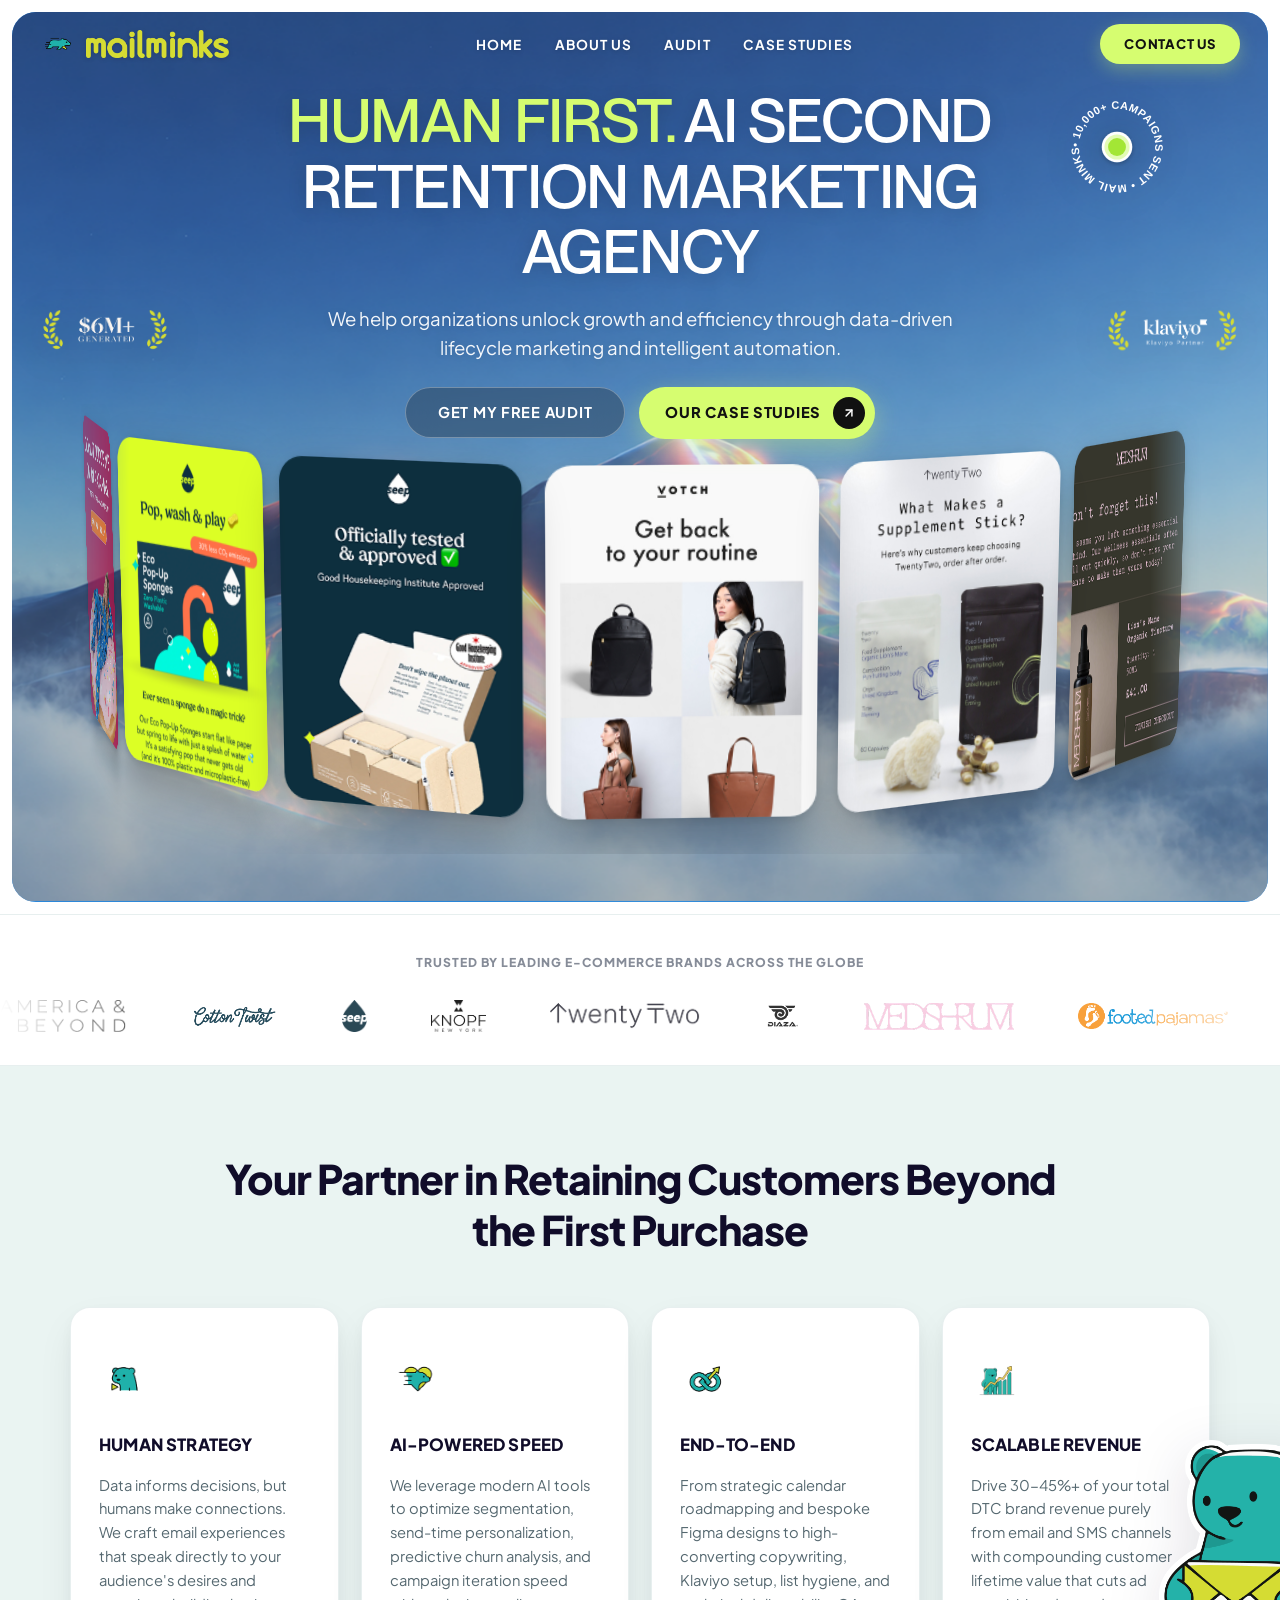
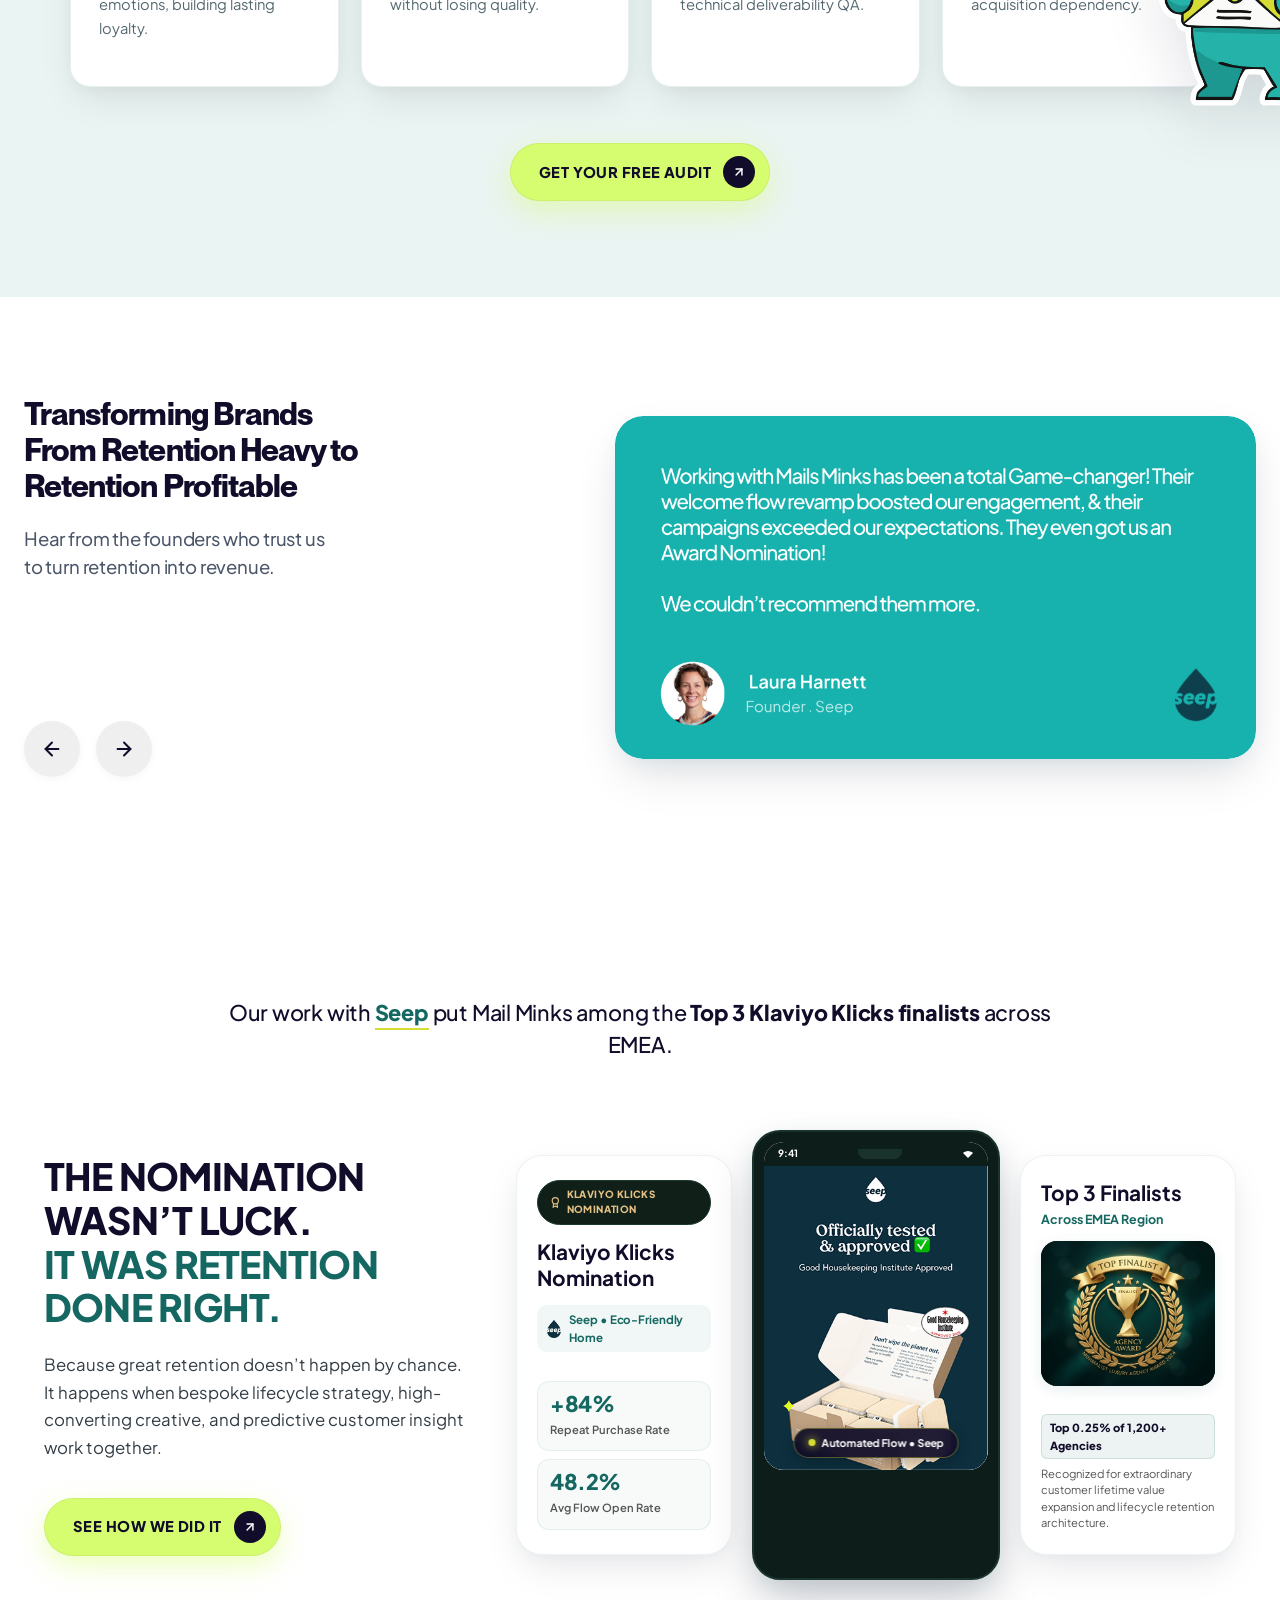
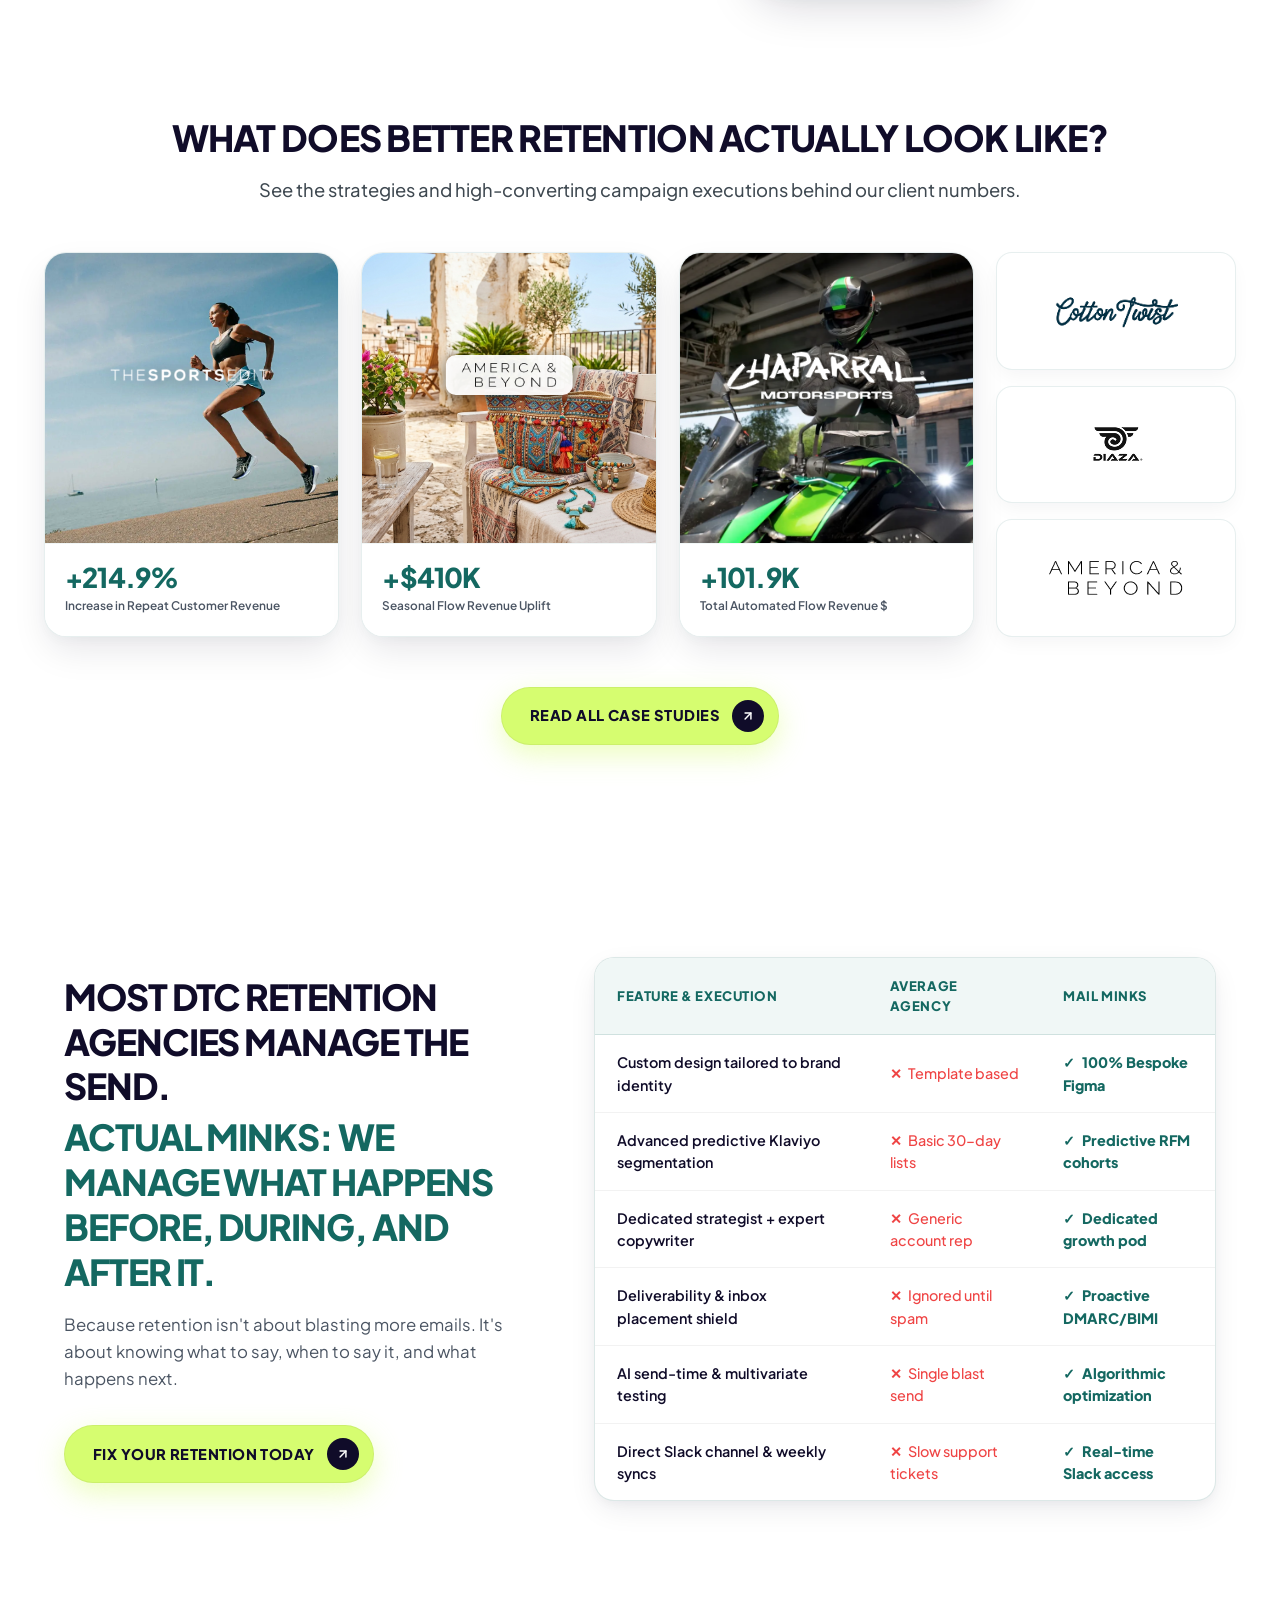
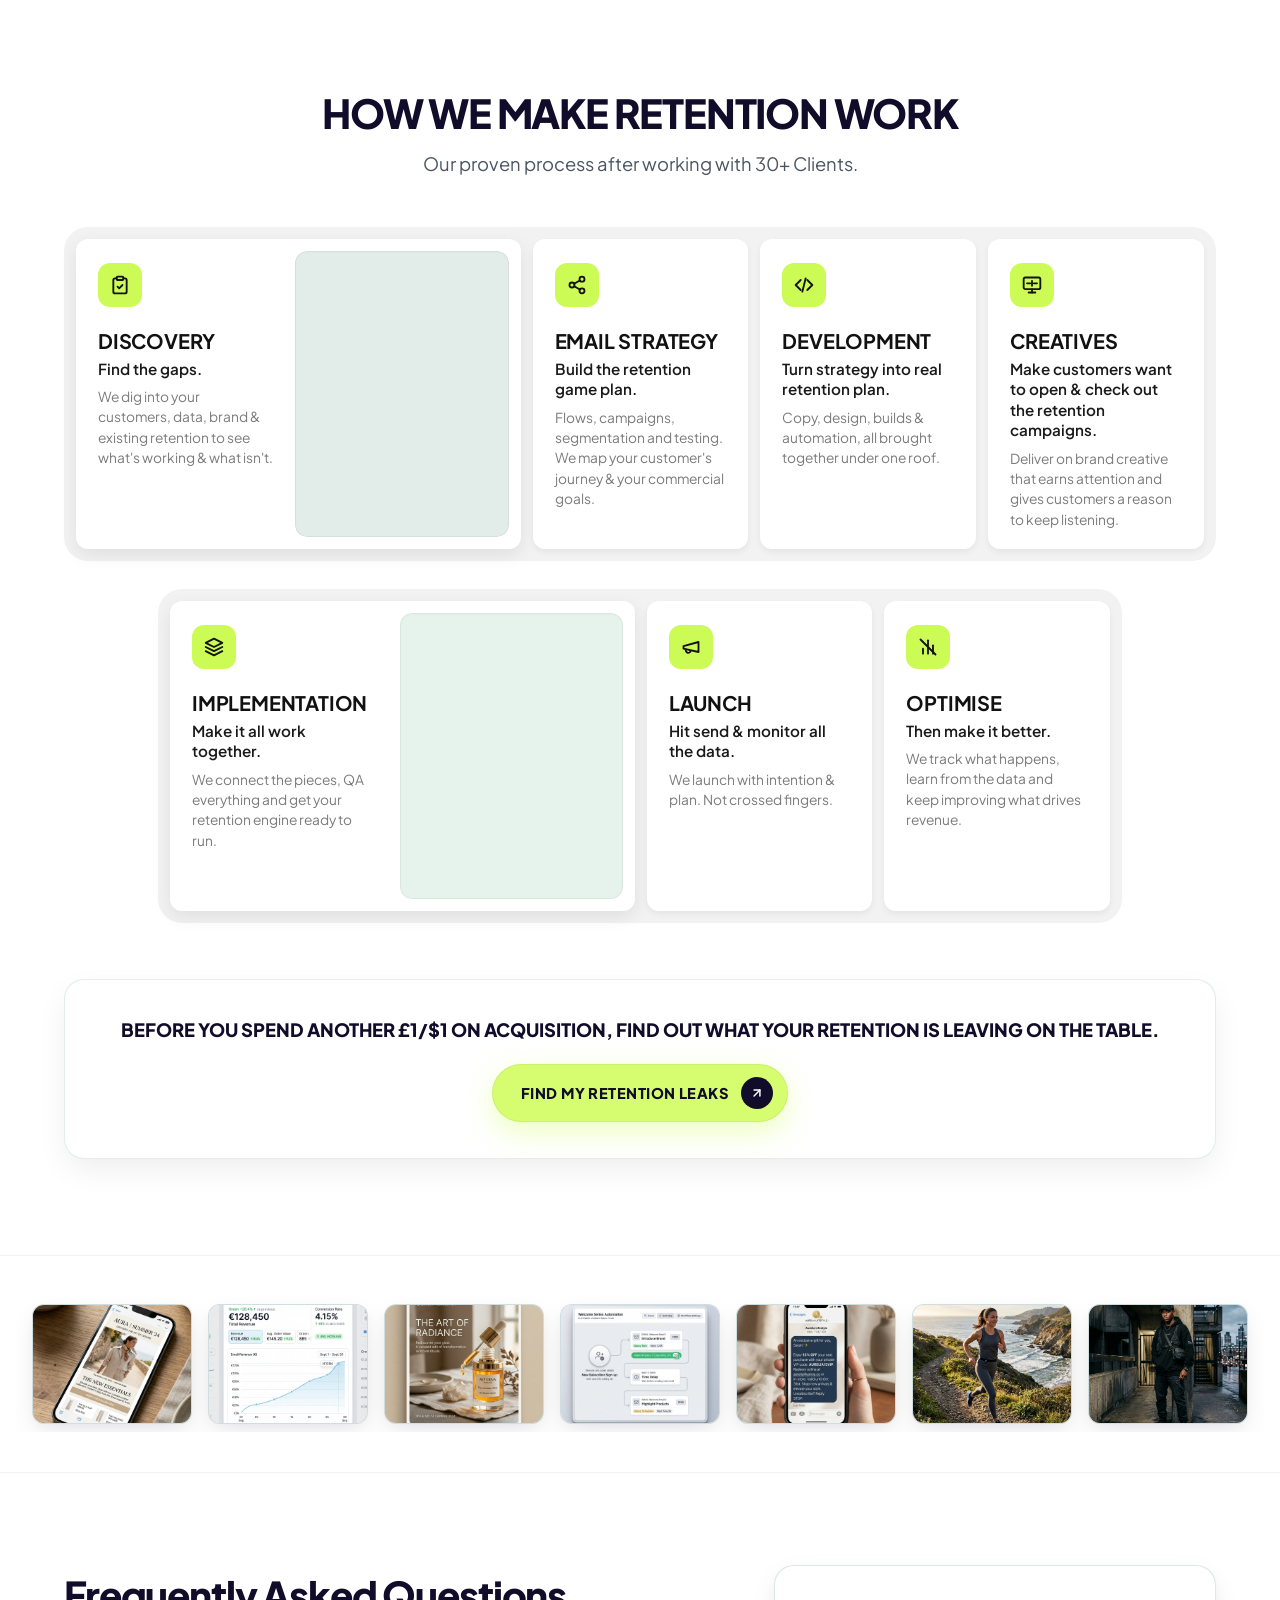
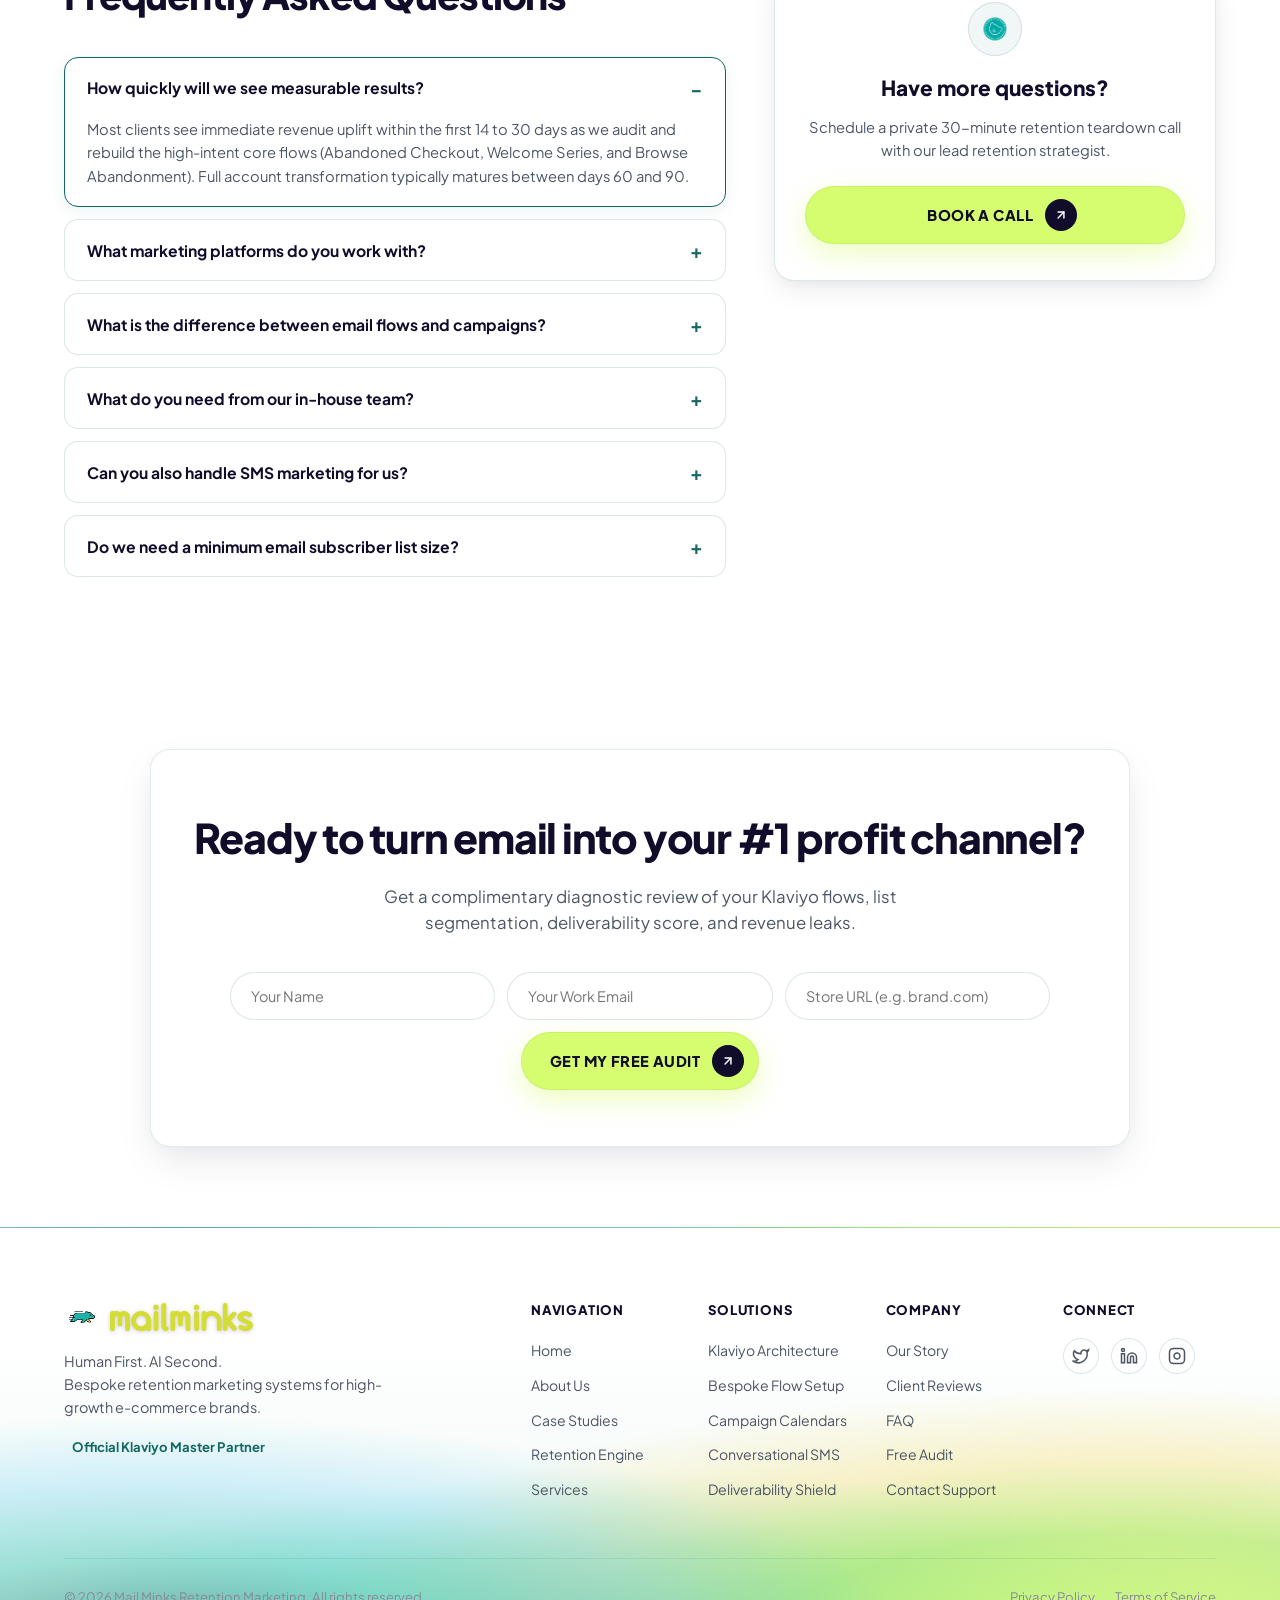
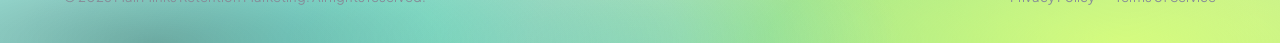
==== commit 165866b9: "Fix testimonial section title line wrapping and indentation across desktop and laptop viewports" ====
--- a/index.html
+++ b/index.html
@@ -294,9 +294,9 @@
           <div class="testimonials-info-col">
             <div class="testimonials-text-group">
               <h2 class="testimonials-title">
-                Transforming Brands<br>
-                From Retention Heavy to<br>
-                Retention Profitable
+                <span class="title-line">Transforming Brands</span>
+                <span class="title-line">From Retention Heavy to</span>
+                <span class="title-line">Retention Profitable</span>
               </h2>
               <p class="testimonials-subtitle">
                 Hear from the founders who trust us<br class="sub-br">
--- a/styles.css
+++ b/styles.css
@@ -1048,16 +1048,16 @@
 }
 
 .testimonials-container {
-  max-width: 1240px;
+  max-width: 1280px;
   margin: 0 auto;
   padding: 0 24px;
 }
 
 .testimonials-layout {
   display: grid;
-  grid-template-columns: 1fr 1.35fr;
-  align-items: center;
-  gap: 64px;
+  grid-template-columns: 1.05fr 1.25fr;
+  align-items: center;
+  gap: 52px;
 }
 
 .testimonials-info-col {
@@ -1069,12 +1069,22 @@
 
 .testimonials-title {
   font-family: 'PP Neue Montreal', var(--font-heading, sans-serif);
-  font-size: clamp(2.1rem, 3.5vw, 3.1rem);
+  font-size: clamp(1.85rem, 2.45vw, 2.4rem);
   font-weight: 700;
-  letter-spacing: -0.035em;
+  letter-spacing: -0.03em;
   color: #100C29;
   line-height: 1.14;
-  margin-bottom: 22px;
+  margin-bottom: 20px;
+}
+
+.testimonials-title .title-line {
+  display: block;
+}
+
+@media (min-width: 601px) {
+  .testimonials-title .title-line {
+    white-space: nowrap;
+  }
 }
 
 .testimonials-subtitle {
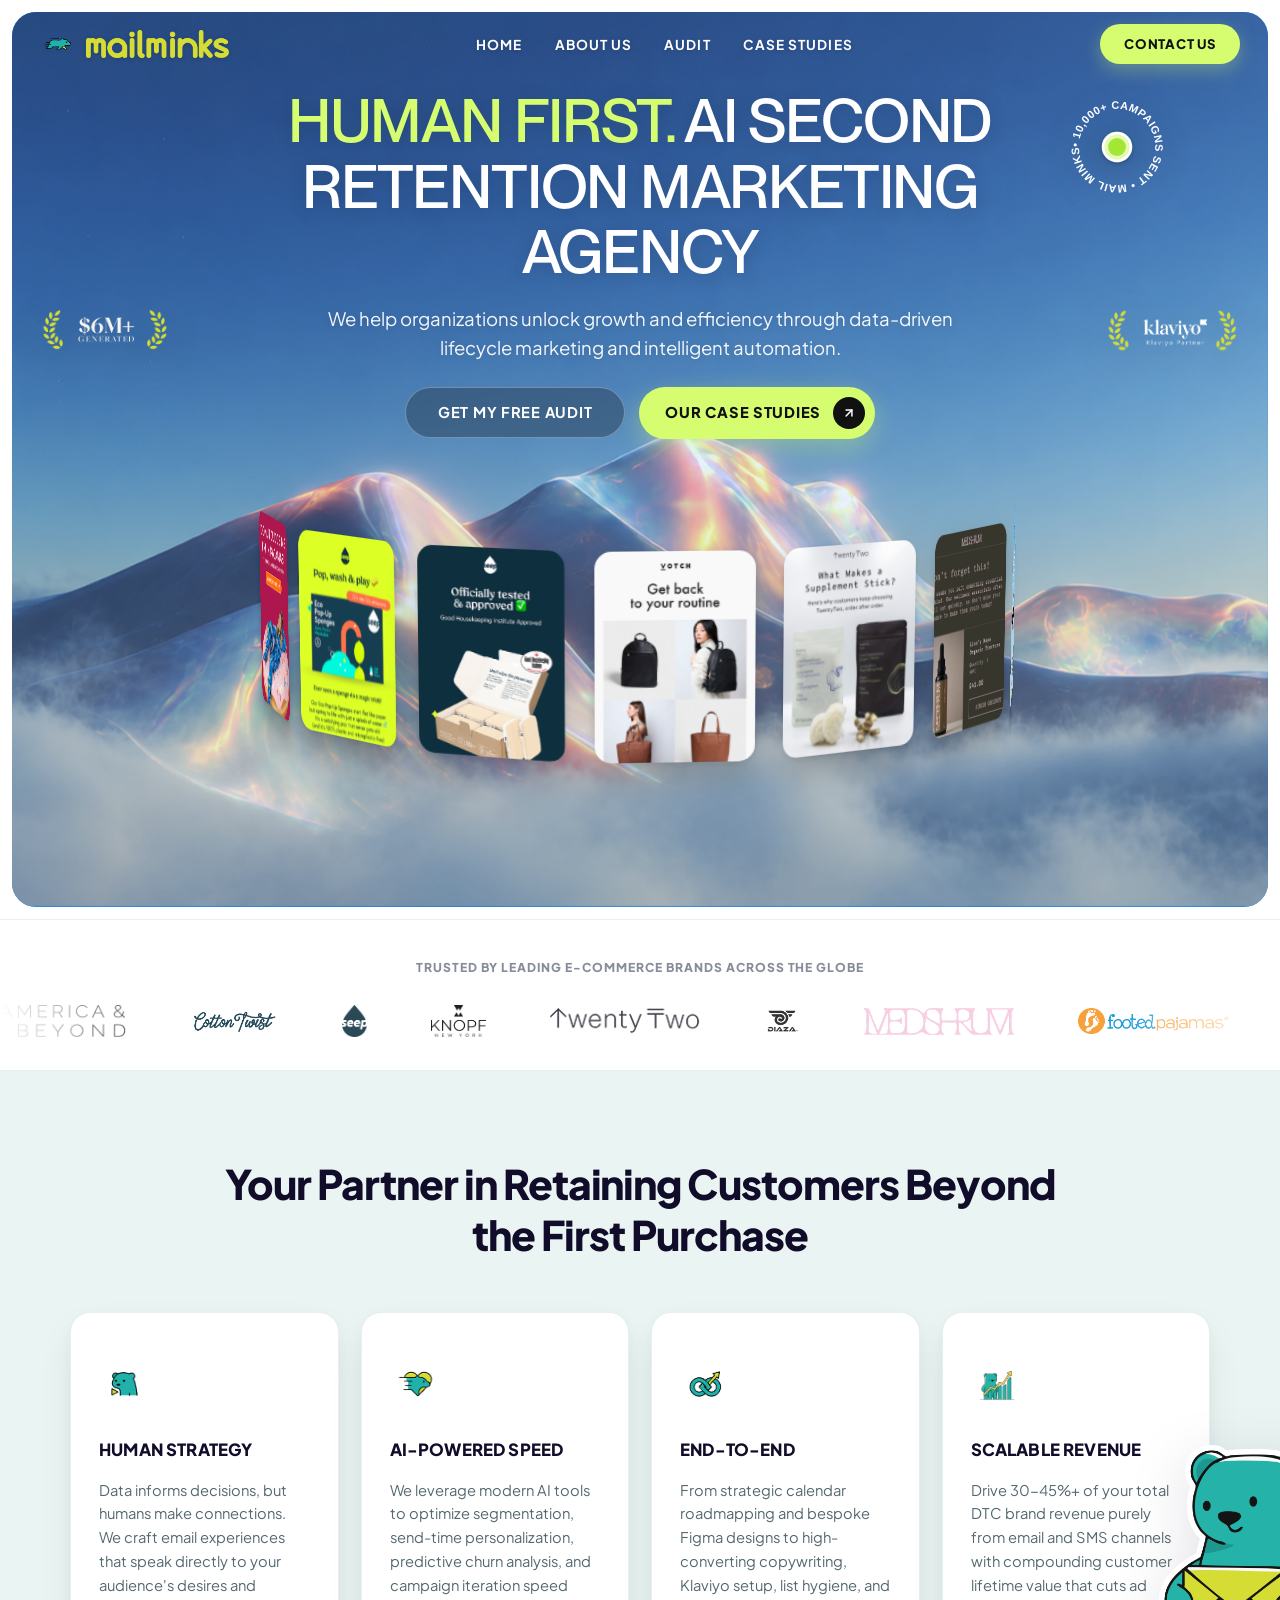
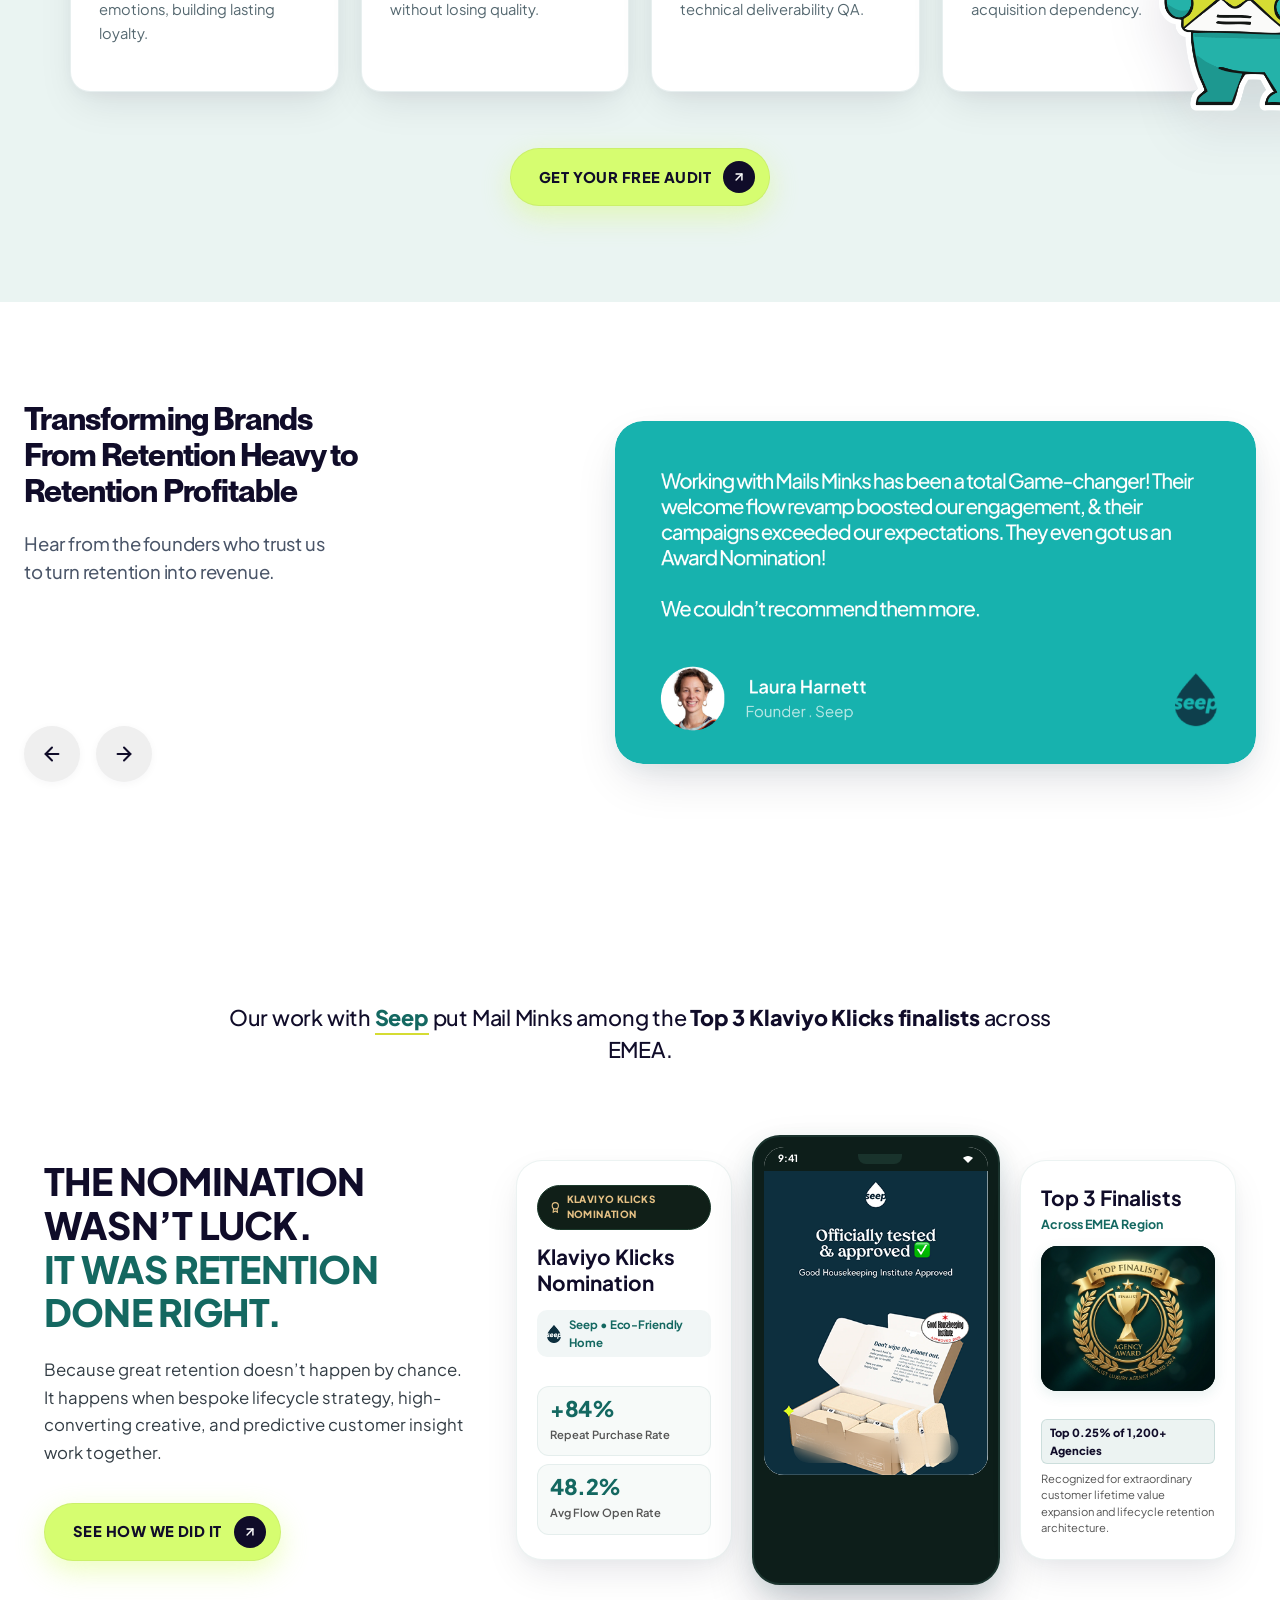
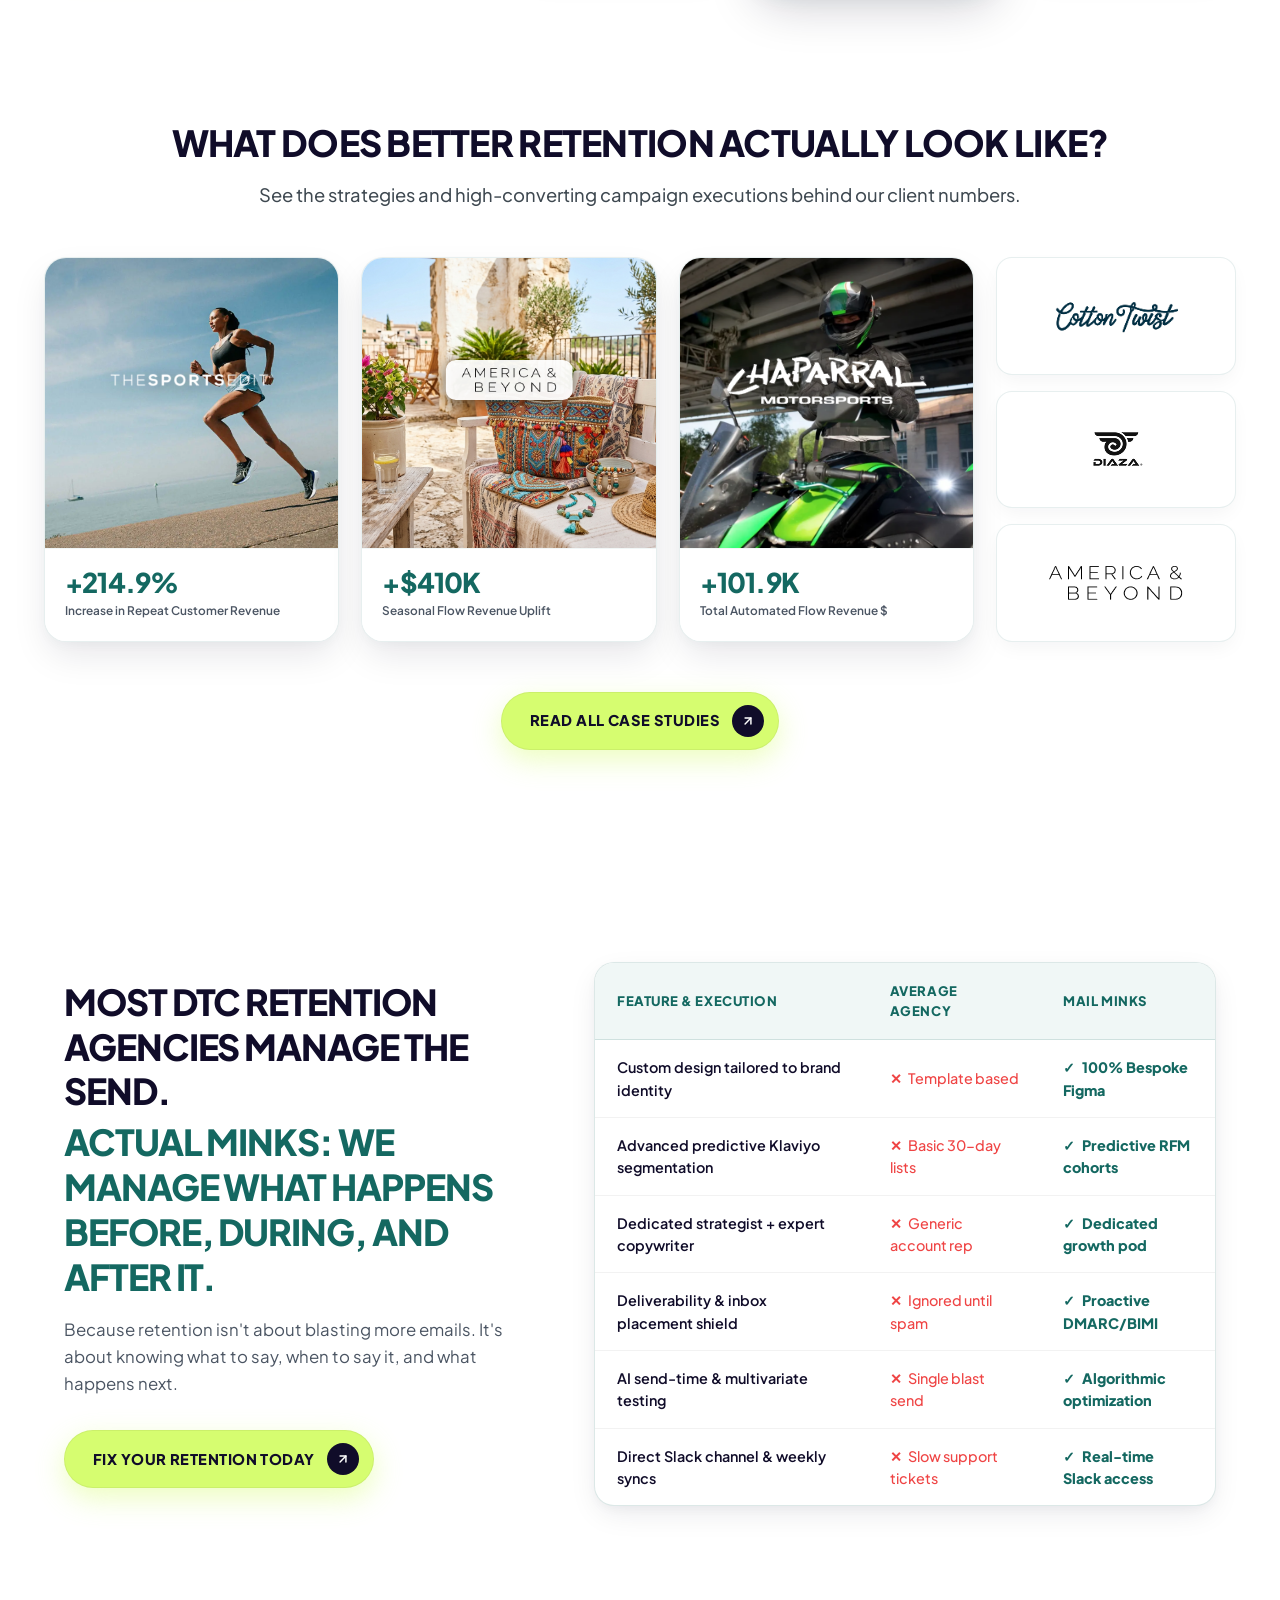
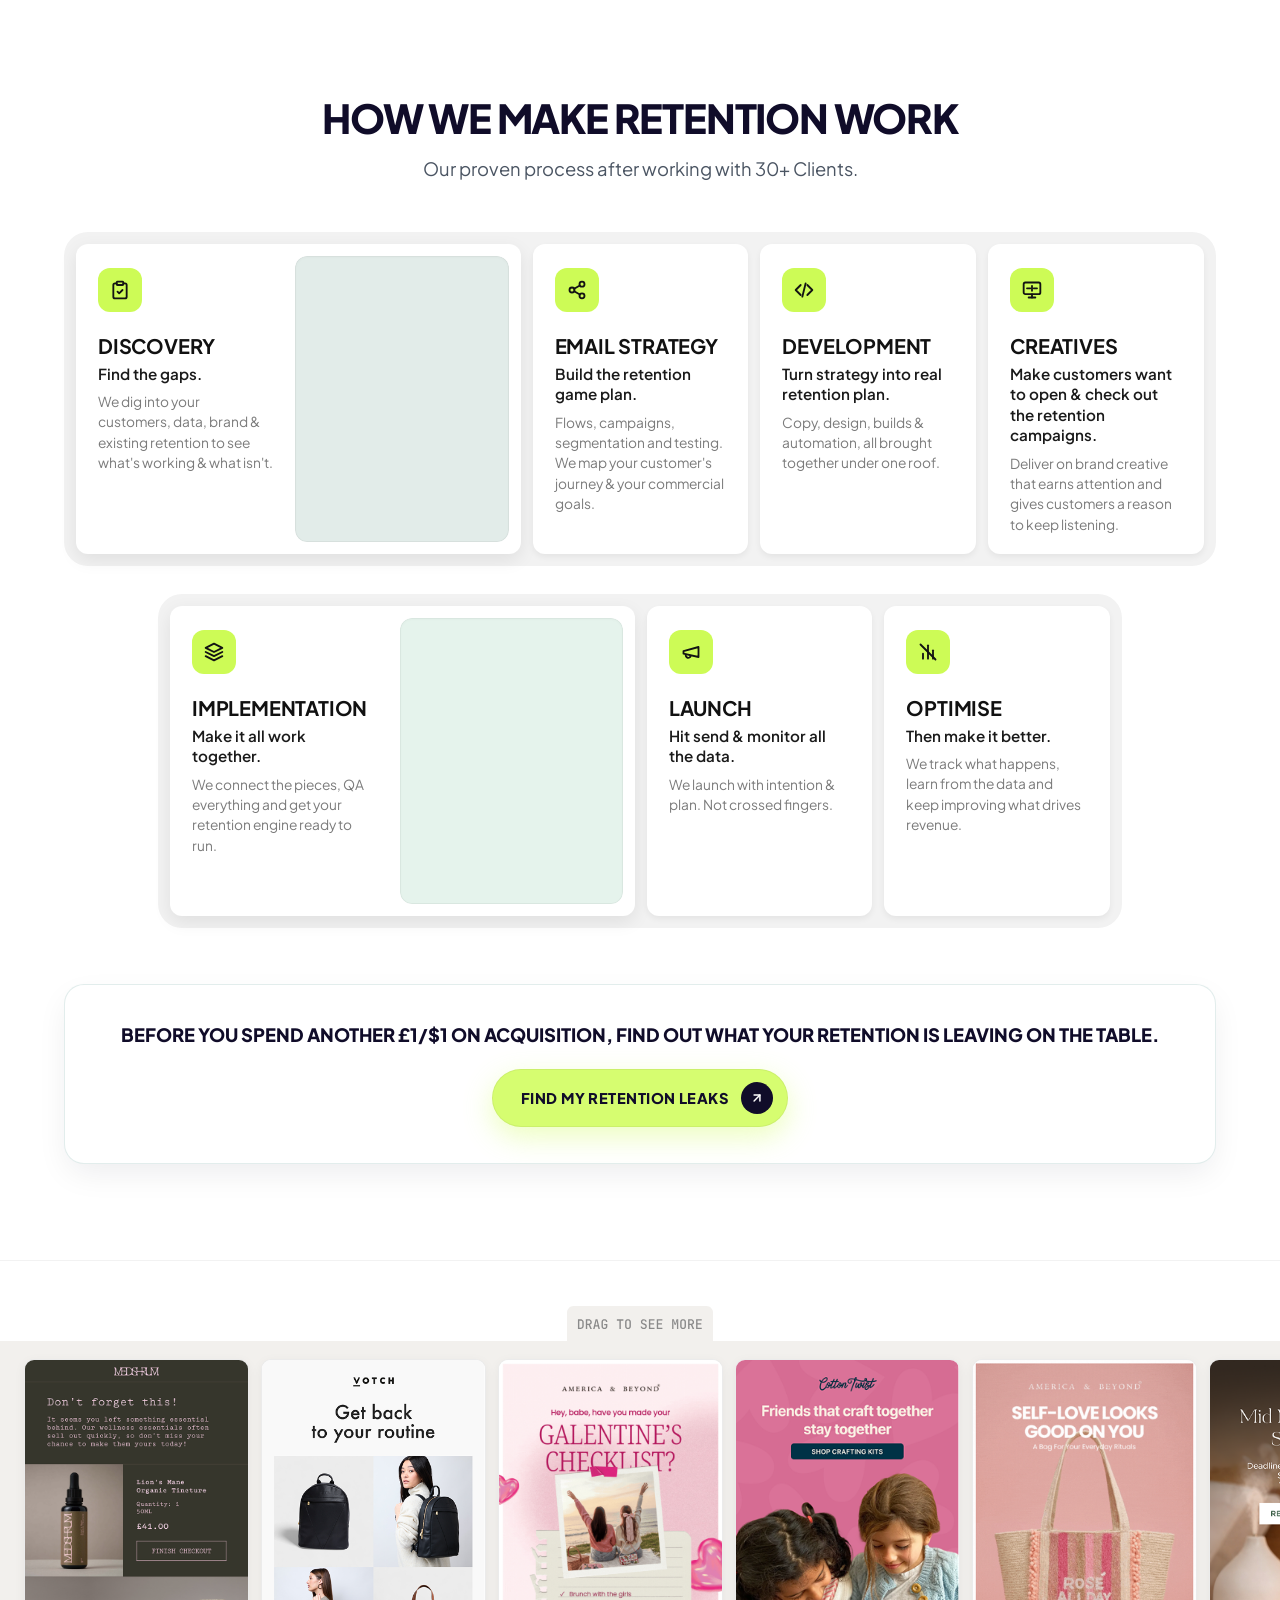
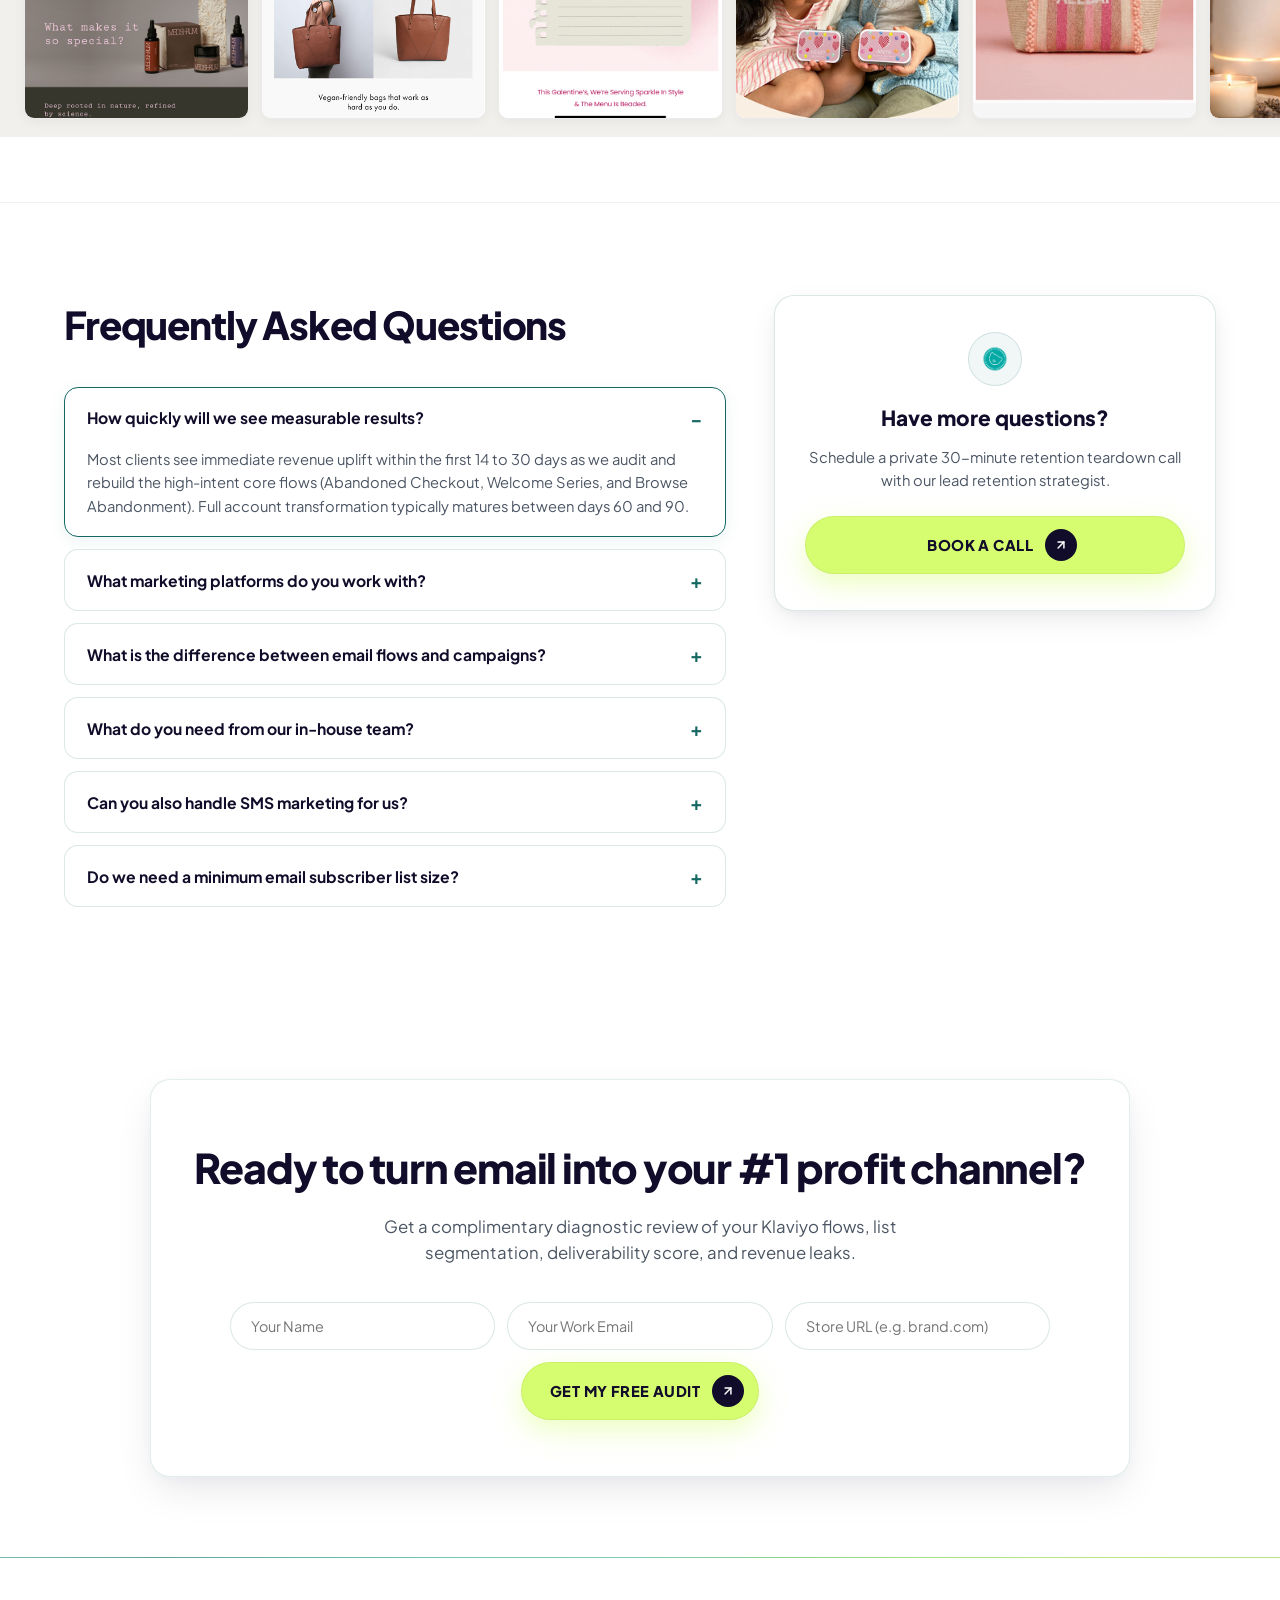
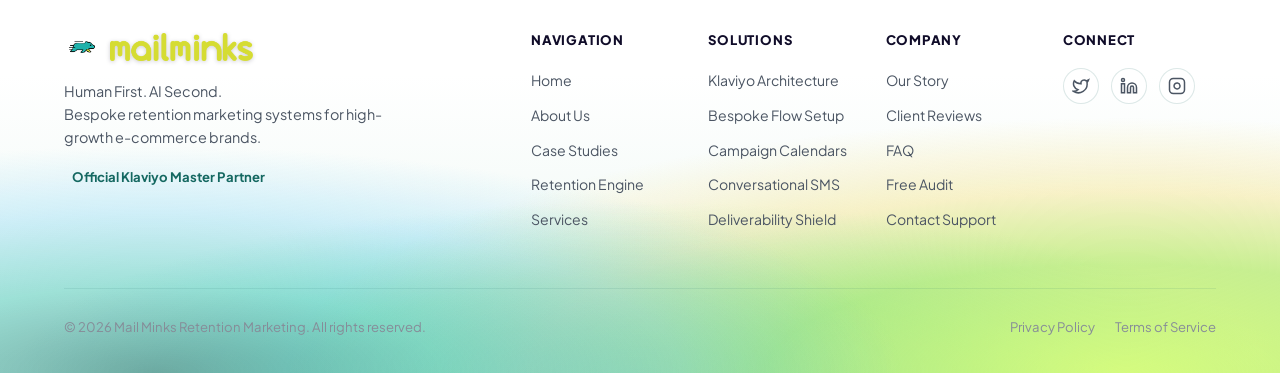
==== commit 69c67859: "Add Wellcopy-style draggable emailer showcase in section 8 with full campaign preview and 13 respons" ====
--- a/index.html
+++ b/index.html
@@ -813,20 +813,107 @@
       </div>
     </section>
 
-    <!-- SECTION 8: VISUAL SHOWCASE STRIP -->
-    <section class="section-visual-strip">
-      <div class="container-fluid">
-        <div class="visual-strip-row">
-          <div class="strip-card"><img src="assets/images/hero_card_email1.jpg" alt="Email Preview"></div>
-          <div class="strip-card"><img src="assets/images/hero_card_metrics.jpg" alt="Metrics Dashboard"></div>
-          <div class="strip-card"><img src="assets/images/hero_card_email2.jpg" alt="Skincare Campaign"></div>
-          <div class="strip-card"><img src="assets/images/hero_card_flow.jpg" alt="Flow Diagram"></div>
-          <div class="strip-card"><img src="assets/images/hero_card_sms.jpg" alt="SMS Flow"></div>
-          <div class="strip-card"><img src="assets/images/case_athleisure.jpg" alt="Athletic Campaign"></div>
-          <div class="strip-card"><img src="assets/images/case_streetwear.jpg" alt="Streetwear Campaign"></div>
+    <!-- SECTION 8: EMAILERS PORTFOLIO SHOWCASE (WELLCOPY STYLE) -->
+    <section class="section-email-portfolio" id="emailers">
+      <div class="email-portfolio">
+        <div class="flex-vertical-center">
+          <img src="assets/images/drag_to_see_more_tag.svg" alt="DRAG TO SEE MORE" class="scroll-tag" draggable="false">
+        </div>
+        <div class="section-email" id="emailersSection">
+          <div class="email-component">
+            <div class="phone-inside" data-title="(Yes) Abandonment Checkout - Email 1 1">
+              <img src="assets/images/emailers/yes_abandonment_checkout_-_email_1_1.png" alt="(Yes) Abandonment Checkout - Email 1 1" class="email--ui" loading="lazy" draggable="false">
+            </div>
+            <div class="phone-inside" data-title="VOTCH – Get Back to Your Routine">
+              <img src="assets/images/emailers/votch_get_back_to_routine.png" alt="VOTCH – Get Back to Your Routine" class="email--ui" loading="lazy" draggable="false">
+            </div>
+            <div class="phone-inside" data-title="260203_Galentine Checklist">
+              <img src="assets/images/emailers/260203_galentine_checklist.png" alt="260203_Galentine Checklist" class="email--ui" loading="lazy" draggable="false">
+            </div>
+            <div class="phone-inside" data-title="260204_Be Ready for Your Child’s Valentine’s Day Classroom & Friend Gifting 1">
+              <img src="assets/images/emailers/260204_be_ready_for_your_childs_valentines_day_classroom__friend_gifting_1.png" alt="260204_Be Ready for Your Child’s Valentine’s Day Classroom & Friend Gifting 1" class="email--ui" loading="lazy" draggable="false">
+            </div>
+            <div class="phone-inside" data-title="260209_Treat Yourself, Always_Self Love Focused">
+              <img src="assets/images/emailers/260209_treat_yourself_always_self_love_focused.png" alt="260209_Treat Yourself, Always_Self Love Focused" class="email--ui" loading="lazy" draggable="false">
+            </div>
+            <div class="phone-inside" data-title="260416_Mid Month Mood 1">
+              <img src="assets/images/emailers/260416_mid_month_mood_1.png" alt="260416_Mid Month Mood 1" class="email--ui" loading="lazy" draggable="false">
+            </div>
+            <div class="phone-inside" data-title="260805_The Colour Edit 1">
+              <img src="assets/images/emailers/260805_the_colour_edit_1.png" alt="260805_The Colour Edit 1" class="email--ui" loading="lazy" draggable="false">
+            </div>
+            <div class="phone-inside" data-title="Crafting kits made for your little one. 1">
+              <img src="assets/images/emailers/crafting_kits_made_for_your_little_one._1.png" alt="Crafting kits made for your little one. 1" class="email--ui" loading="lazy" draggable="false">
+            </div>
+            <div class="phone-inside" data-title="Donut Disturb – National Donut Day (20% OFF) 1">
+              <img src="assets/images/emailers/donut_disturb__national_donut_day_20_off_1.png" alt="Donut Disturb – National Donut Day (20% OFF) 1" class="email--ui" loading="lazy" draggable="false">
+            </div>
+            <div class="phone-inside" data-title="Housekeeping Approved 1">
+              <img src="assets/images/emailers/housekeeping_approved_1.png" alt="Housekeeping Approved 1" class="email--ui" loading="lazy" draggable="false">
+            </div>
+            <div class="phone-inside" data-title="KNOPF NY-450 Now below $1000 for the first time 1">
+              <img src="assets/images/emailers/knopf_ny-450_now_below_1000_for_the_first_time_1.png" alt="KNOPF NY-450 Now below $1000 for the first time 1" class="email--ui" loading="lazy" draggable="false">
+            </div>
+            <div class="phone-inside" data-title="MBC and My twenty collab 1">
+              <img src="assets/images/emailers/mbc_and_my_twenty_collab_1.png" alt="MBC and My twenty collab 1" class="email--ui" loading="lazy" draggable="false">
+            </div>
+            <div class="phone-inside" data-title="Showcase the sleep collection 1">
+              <img src="assets/images/emailers/showcase_the_sleep_collection_1.png" alt="Showcase the sleep collection 1" class="email--ui" loading="lazy" draggable="false">
+            </div>
+            <div class="phone-inside" data-title="(Yes) Abandonment Checkout - Email 1 1">
+              <img src="assets/images/emailers/yes_abandonment_checkout_-_email_1_1.png" alt="(Yes) Abandonment Checkout - Email 1 1" class="email--ui" loading="lazy" draggable="false">
+            </div>
+            <div class="phone-inside" data-title="VOTCH – Get Back to Your Routine">
+              <img src="assets/images/emailers/votch_get_back_to_routine.png" alt="VOTCH – Get Back to Your Routine" class="email--ui" loading="lazy" draggable="false">
+            </div>
+            <div class="phone-inside" data-title="260203_Galentine Checklist">
+              <img src="assets/images/emailers/260203_galentine_checklist.png" alt="260203_Galentine Checklist" class="email--ui" loading="lazy" draggable="false">
+            </div>
+            <div class="phone-inside" data-title="260204_Be Ready for Your Child’s Valentine’s Day Classroom & Friend Gifting 1">
+              <img src="assets/images/emailers/260204_be_ready_for_your_childs_valentines_day_classroom__friend_gifting_1.png" alt="260204_Be Ready for Your Child’s Valentine’s Day Classroom & Friend Gifting 1" class="email--ui" loading="lazy" draggable="false">
+            </div>
+            <div class="phone-inside" data-title="260209_Treat Yourself, Always_Self Love Focused">
+              <img src="assets/images/emailers/260209_treat_yourself_always_self_love_focused.png" alt="260209_Treat Yourself, Always_Self Love Focused" class="email--ui" loading="lazy" draggable="false">
+            </div>
+            <div class="phone-inside" data-title="260416_Mid Month Mood 1">
+              <img src="assets/images/emailers/260416_mid_month_mood_1.png" alt="260416_Mid Month Mood 1" class="email--ui" loading="lazy" draggable="false">
+            </div>
+            <div class="phone-inside" data-title="260805_The Colour Edit 1">
+              <img src="assets/images/emailers/260805_the_colour_edit_1.png" alt="260805_The Colour Edit 1" class="email--ui" loading="lazy" draggable="false">
+            </div>
+            <div class="phone-inside" data-title="Crafting kits made for your little one. 1">
+              <img src="assets/images/emailers/crafting_kits_made_for_your_little_one._1.png" alt="Crafting kits made for your little one. 1" class="email--ui" loading="lazy" draggable="false">
+            </div>
+            <div class="phone-inside" data-title="Donut Disturb – National Donut Day (20% OFF) 1">
+              <img src="assets/images/emailers/donut_disturb__national_donut_day_20_off_1.png" alt="Donut Disturb – National Donut Day (20% OFF) 1" class="email--ui" loading="lazy" draggable="false">
+            </div>
+            <div class="phone-inside" data-title="Housekeeping Approved 1">
+              <img src="assets/images/emailers/housekeeping_approved_1.png" alt="Housekeeping Approved 1" class="email--ui" loading="lazy" draggable="false">
+            </div>
+            <div class="phone-inside" data-title="KNOPF NY-450 Now below $1000 for the first time 1">
+              <img src="assets/images/emailers/knopf_ny-450_now_below_1000_for_the_first_time_1.png" alt="KNOPF NY-450 Now below $1000 for the first time 1" class="email--ui" loading="lazy" draggable="false">
+            </div>
+            <div class="phone-inside" data-title="MBC and My twenty collab 1">
+              <img src="assets/images/emailers/mbc_and_my_twenty_collab_1.png" alt="MBC and My twenty collab 1" class="email--ui" loading="lazy" draggable="false">
+            </div>
+            <div class="phone-inside" data-title="Showcase the sleep collection 1">
+              <img src="assets/images/emailers/showcase_the_sleep_collection_1.png" alt="Showcase the sleep collection 1" class="email--ui" loading="lazy" draggable="false">
+            </div>
+          </div>
         </div>
       </div>
     </section>
+
+    <!-- Email Lightbox Modal -->
+    <div id="emailLightbox" class="email-lightbox-modal" aria-hidden="true">
+      <div class="email-lightbox-backdrop"></div>
+      <div class="email-lightbox-content">
+        <button class="email-lightbox-close" aria-label="Close preview">&times;</button>
+        <div class="email-lightbox-scroll">
+          <img src="" alt="Email Full Preview" class="email-lightbox-img" id="emailLightboxImg">
+        </div>
+      </div>
+    </div>
 
     <!-- SECTION 9: FREQUENTLY ASKED QUESTIONS -->
     <section id="faq" class="section-faq">
--- a/styles.css
+++ b/styles.css
@@ -748,8 +748,8 @@
   position: relative;
   width: 100%;
   max-width: 1400px;
-  height: 450px;
-  margin: -35px auto 0;
+  height: 420px;
+  margin: 0 auto 0;
   overflow: visible;
   perspective: 3000px;
   -webkit-mask: linear-gradient(90deg, transparent 0%, #000 8% 92%, transparent 100%);
@@ -765,7 +765,7 @@
 
 .hero-carousel-cylinder {
   position: absolute;
-  top: 34%;
+  top: 38%;
   left: 50%;
   width: 1px;
   height: 1px;
@@ -778,16 +778,16 @@
   position: absolute;
   top: 50%;
   left: 50%;
-  width: 225px;
-  height: 295px;
-  margin-left: -112.5px;
-  margin-top: -147.5px;
-  border-radius: 22px;
+  width: 142px;
+  height: 188px;
+  margin-left: -71px;
+  margin-top: -94px;
+  border-radius: 15px;
   overflow: hidden;
   backface-visibility: hidden;
   -webkit-backface-visibility: hidden;
   transform-style: preserve-3d;
-  box-shadow: 0 18px 42px rgba(0, 0, 0, 0.26), 0 2px 8px rgba(0, 0, 0, 0.1);
+  box-shadow: 0 14px 30px rgba(0, 0, 0, 0.22), 0 2px 6px rgba(0, 0, 0, 0.08);
   cursor: pointer;
   transition: box-shadow 0.25s ease, transform 0.2s ease;
   background: transparent;
@@ -2194,45 +2194,233 @@
 }
 
 /* ==========================================================================
-   Section 8: Visual Strip
+   Section 8: Email Portfolio Showcase (Wellcopy Style)
    ========================================================================== */
-.section-visual-strip {
-  padding: 40px 0;
-  background: #ffffff;
+.section-email-portfolio {
+  width: 100%;
+  background-color: #ffffff;
+  padding: 45px 0 65px;
+  overflow: hidden;
   border-top: 1px solid var(--border-subtle);
   border-bottom: 1px solid var(--border-subtle);
+}
+
+.email-portfolio {
+  position: relative;
+  width: 100%;
+  display: flex;
+  flex-direction: column;
+  align-items: center;
+}
+
+.flex-vertical-center {
+  display: flex;
+  flex-direction: column;
+  align-items: center;
+  justify-content: center;
+  width: 100%;
+}
+
+.scroll-tag {
+  height: 2.25rem;
+  display: block;
+  margin-bottom: -1px;
+  user-select: none;
+  pointer-events: none;
+  z-index: 2;
+}
+
+.section-email {
+  width: 100%;
+  background-color: #f2f0ed;
+  padding: 18px 0;
+  display: flex;
+  overflow-x: auto;
+  overflow-y: hidden;
+  cursor: grab;
+  user-select: none;
+  scrollbar-width: none;
+  -webkit-overflow-scrolling: touch;
+  scroll-behavior: auto;
+  position: relative;
+}
+
+.section-email::-webkit-scrollbar {
+  display: none;
+}
+
+.section-email.dragging {
+  cursor: grabbing;
+}
+
+.email-component {
+  display: flex;
+  flex-wrap: nowrap;
+  gap: 12px;
+  width: max-content;
+  padding: 0 24px;
+}
+
+.phone-inside {
+  flex: 0 0 225px;
+  width: 225px;
+  height: 360px;
+  border-radius: 10px;
+  background-color: #ffffff;
+  position: relative;
+  overflow-y: auto;
+  overflow-x: hidden;
+  scrollbar-width: none;
+  -ms-overflow-style: none;
+  border: 1px solid rgba(0, 0, 0, 0.08);
+  box-shadow: 0 3px 12px rgba(0, 0, 0, 0.05);
+  transition: transform 0.22s ease, box-shadow 0.22s ease;
+  cursor: grab;
+}
+
+.section-email.dragging .phone-inside {
+  cursor: grabbing;
+}
+
+.phone-inside::-webkit-scrollbar {
+  display: none !important;
+  width: 0 !important;
+  height: 0 !important;
+}
+
+.phone-inside:hover {
+  transform: translateY(-3px);
+  box-shadow: 0 8px 24px rgba(0, 0, 0, 0.1);
+}
+
+.email--ui {
+  width: 100%;
+  height: auto;
+  display: block;
+  user-select: none;
+  -webkit-user-drag: none;
+  pointer-events: none;
+}
+
+/* Email Lightbox Modal */
+.email-lightbox-modal {
+  position: fixed;
+  inset: 0;
+  z-index: 999999;
+  display: none;
+  align-items: center;
+  justify-content: center;
+  padding: 20px;
+}
+
+.email-lightbox-modal.active {
+  display: flex;
+}
+
+.email-lightbox-backdrop {
+  position: absolute;
+  inset: 0;
+  background: rgba(12, 18, 28, 0.82);
+  backdrop-filter: blur(8px);
+  -webkit-backdrop-filter: blur(8px);
+}
+
+.email-lightbox-content {
+  position: relative;
+  z-index: 2;
+  max-width: 580px;
+  width: 100%;
+  max-height: 88vh;
+  background: #ffffff;
+  border-radius: 16px;
   overflow: hidden;
-}
-
-.visual-strip-row {
-  display: flex;
-  gap: 16px;
+  box-shadow: 0 25px 60px rgba(0, 0, 0, 0.45);
+  display: flex;
+  flex-direction: column;
+  animation: emailLightboxIn 0.25s cubic-bezier(0.16, 1, 0.3, 1);
+}
+
+@keyframes emailLightboxIn {
+  from { opacity: 0; transform: scale(0.95) translateY(14px); }
+  to { opacity: 1; transform: scale(1) translateY(0); }
+}
+
+.email-lightbox-close {
+  position: absolute;
+  top: 14px;
+  right: 14px;
+  width: 36px;
+  height: 36px;
+  border-radius: 50%;
+  background: rgba(0, 0, 0, 0.7);
+  color: #ffffff;
+  border: none;
+  font-size: 22px;
+  line-height: 1;
+  display: flex;
+  align-items: center;
   justify-content: center;
-  overflow-x: auto;
-  scrollbar-width: none;
-  padding: 8px 0;
-}
-
-.visual-strip-row::-webkit-scrollbar { display: none; }
-
-.strip-card {
-  flex: 0 0 160px;
-  height: 120px;
-  border-radius: 12px;
-  overflow: hidden;
-  border: 1px solid var(--mm-teal-border);
-  box-shadow: var(--shadow-card);
-  background: #f1f3f6;
-}
-
-.strip-card img {
-  width: 100%;
-  height: 100%;
-  object-fit: cover;
-  transition: transform 0.3s ease;
-}
-
-.strip-card:hover img { transform: scale(1.08); }
+  cursor: pointer;
+  z-index: 10;
+  transition: background 0.2s ease, transform 0.15s ease;
+}
+
+.email-lightbox-close:hover {
+  background: rgba(0, 0, 0, 0.95);
+  transform: scale(1.08);
+}
+
+.email-lightbox-scroll {
+  width: 100%;
+  max-height: 88vh;
+  overflow-y: auto;
+  overflow-x: hidden;
+  -webkit-overflow-scrolling: touch;
+}
+
+.email-lightbox-img {
+  width: 100%;
+  height: auto;
+  display: block;
+}
+
+@media (max-width: 900px) {
+  .section-email-portfolio {
+    padding: 35px 0 50px;
+  }
+  .phone-inside {
+    flex: 0 0 195px;
+    width: 195px;
+    height: 312px;
+    border-radius: 9px;
+  }
+  .email-component {
+    gap: 10px;
+    padding: 0 16px;
+  }
+  .scroll-tag {
+    height: 1.95rem;
+  }
+}
+
+@media (max-width: 600px) {
+  .section-email-portfolio {
+    padding: 28px 0 40px;
+  }
+  .phone-inside {
+    flex: 0 0 168px;
+    width: 168px;
+    height: 270px;
+    border-radius: 8px;
+  }
+  .email-component {
+    gap: 8px;
+    padding: 0 12px;
+  }
+  .scroll-tag {
+    height: 1.75rem;
+  }
+}
 
 /* ==========================================================================
    Section 9: FAQ
@@ -2596,9 +2784,9 @@
   .hero-section { padding: 75px 16px 20px; }
   .hero-title { font-size: 2.2rem; }
   .floating-badge-wrap { display: none; }
-  .hero-carousel-wrap { height: 350px; margin: -15px auto 0; }
-  .hero-carousel-cylinder { top: 36%; }
-  .carousel-card-item { width: 144px; height: 192px; margin-left: -72px; margin-top: -96px; border-radius: 16px; }
+  .hero-carousel-wrap { height: 310px; margin: -10px auto 0; }
+  .hero-carousel-cylinder { top: 38%; }
+  .carousel-card-item { width: 108px; height: 142px; margin-left: -54px; margin-top: -71px; border-radius: 12px; }
 
   .carousel-3d-stage { height: 350px; }
   .carousel-3d-card { width: 200px; height: 300px; }
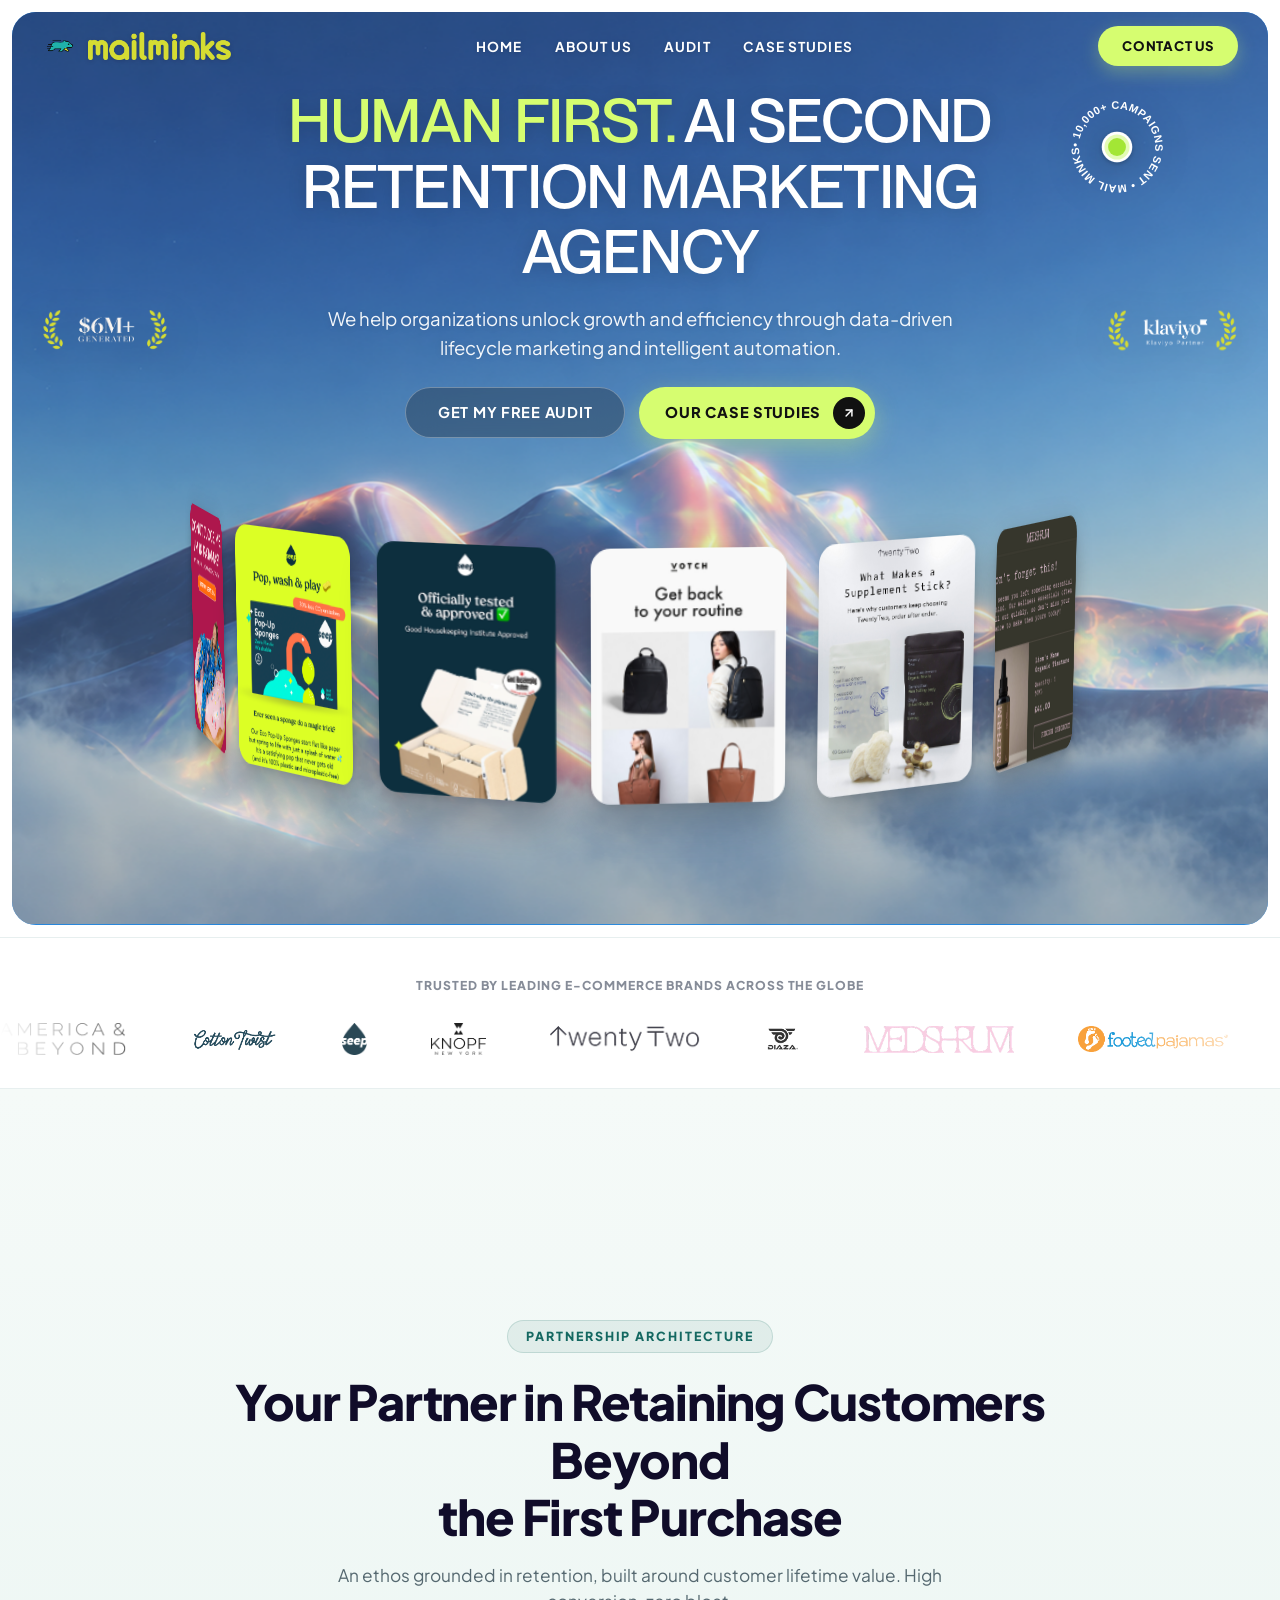
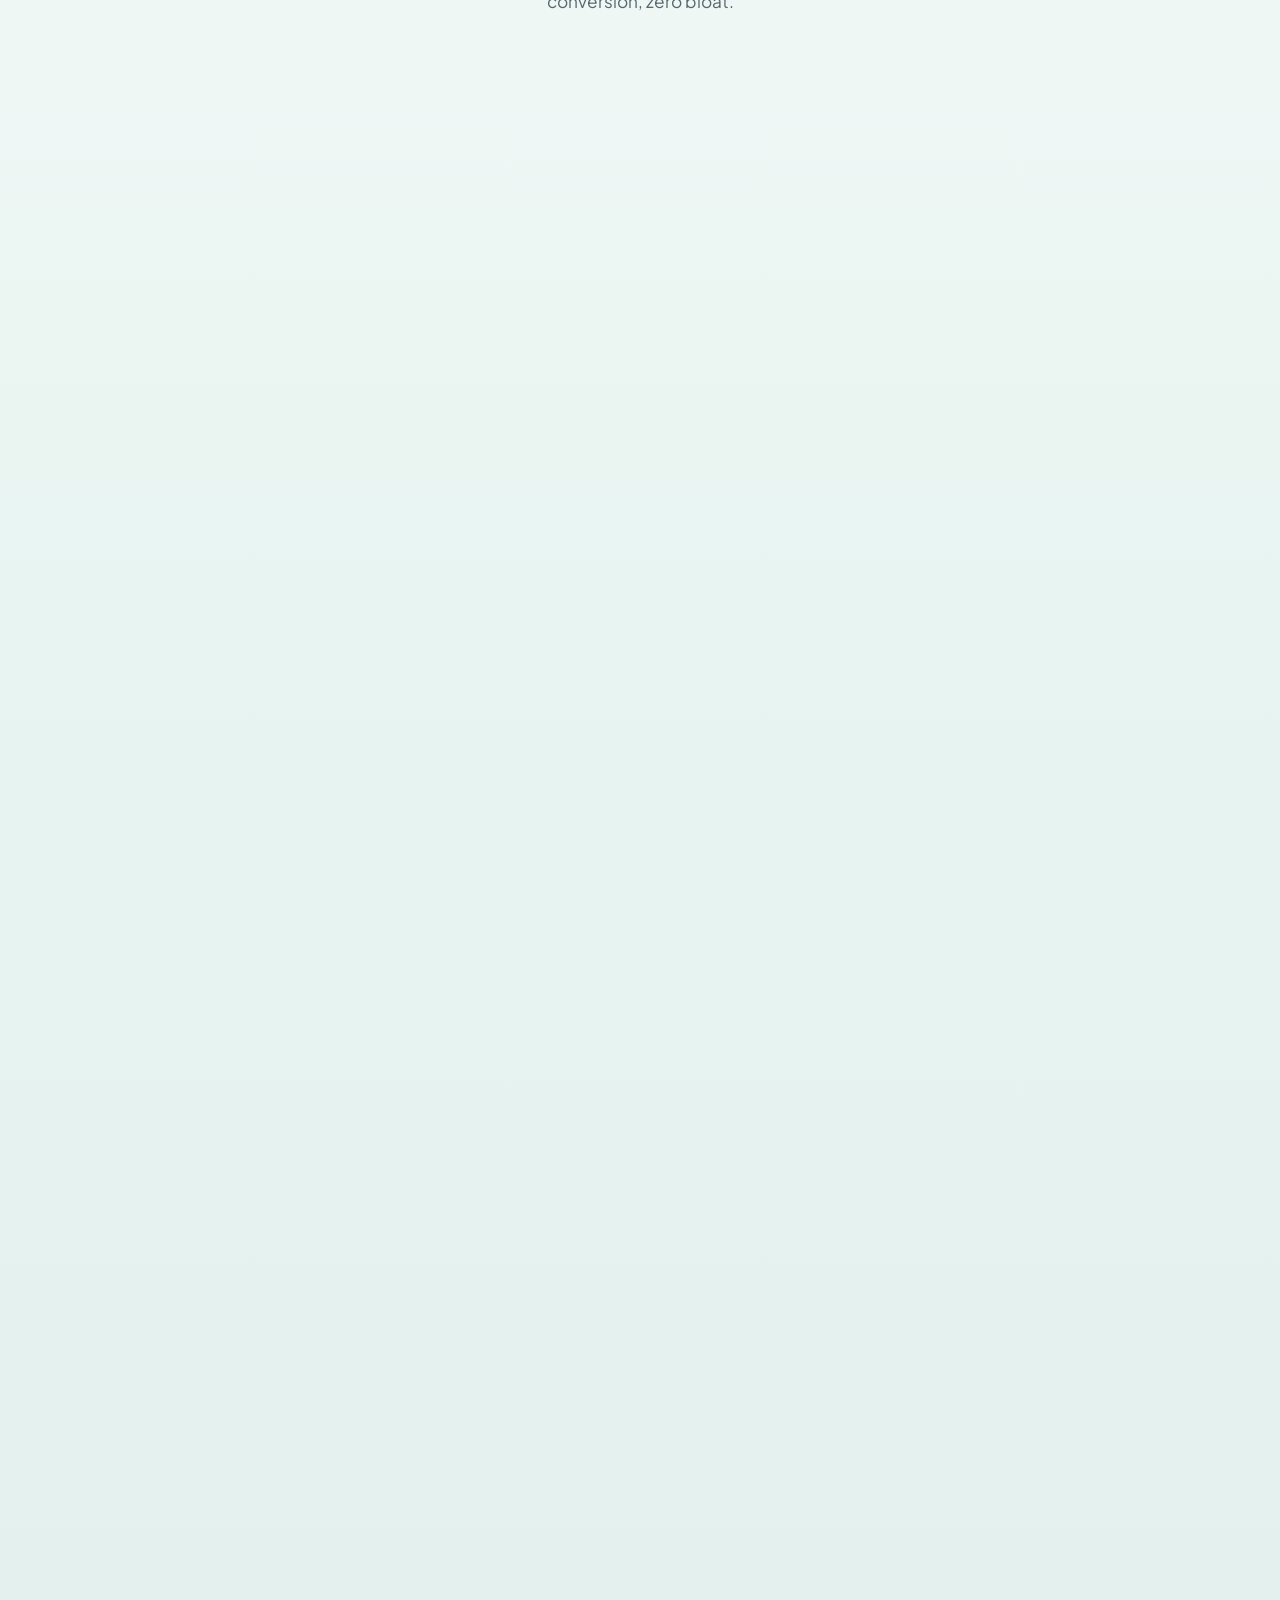
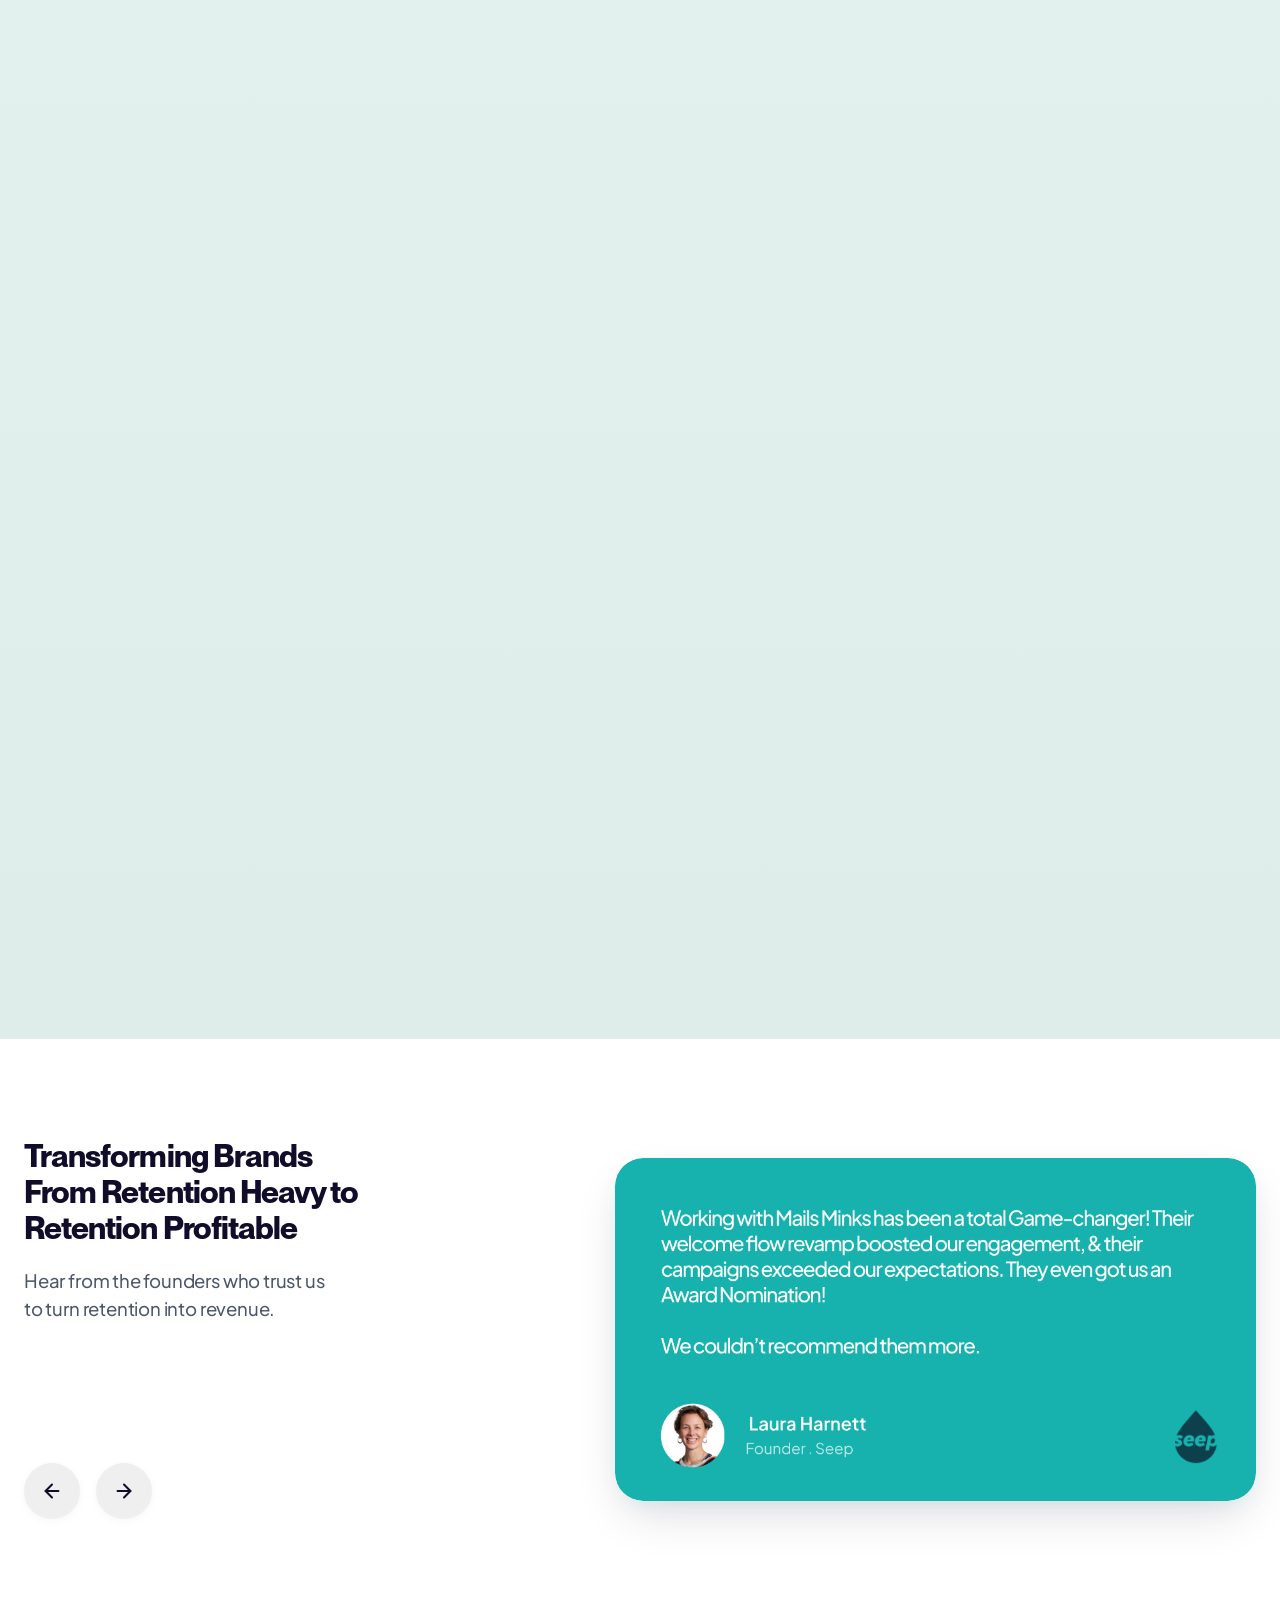
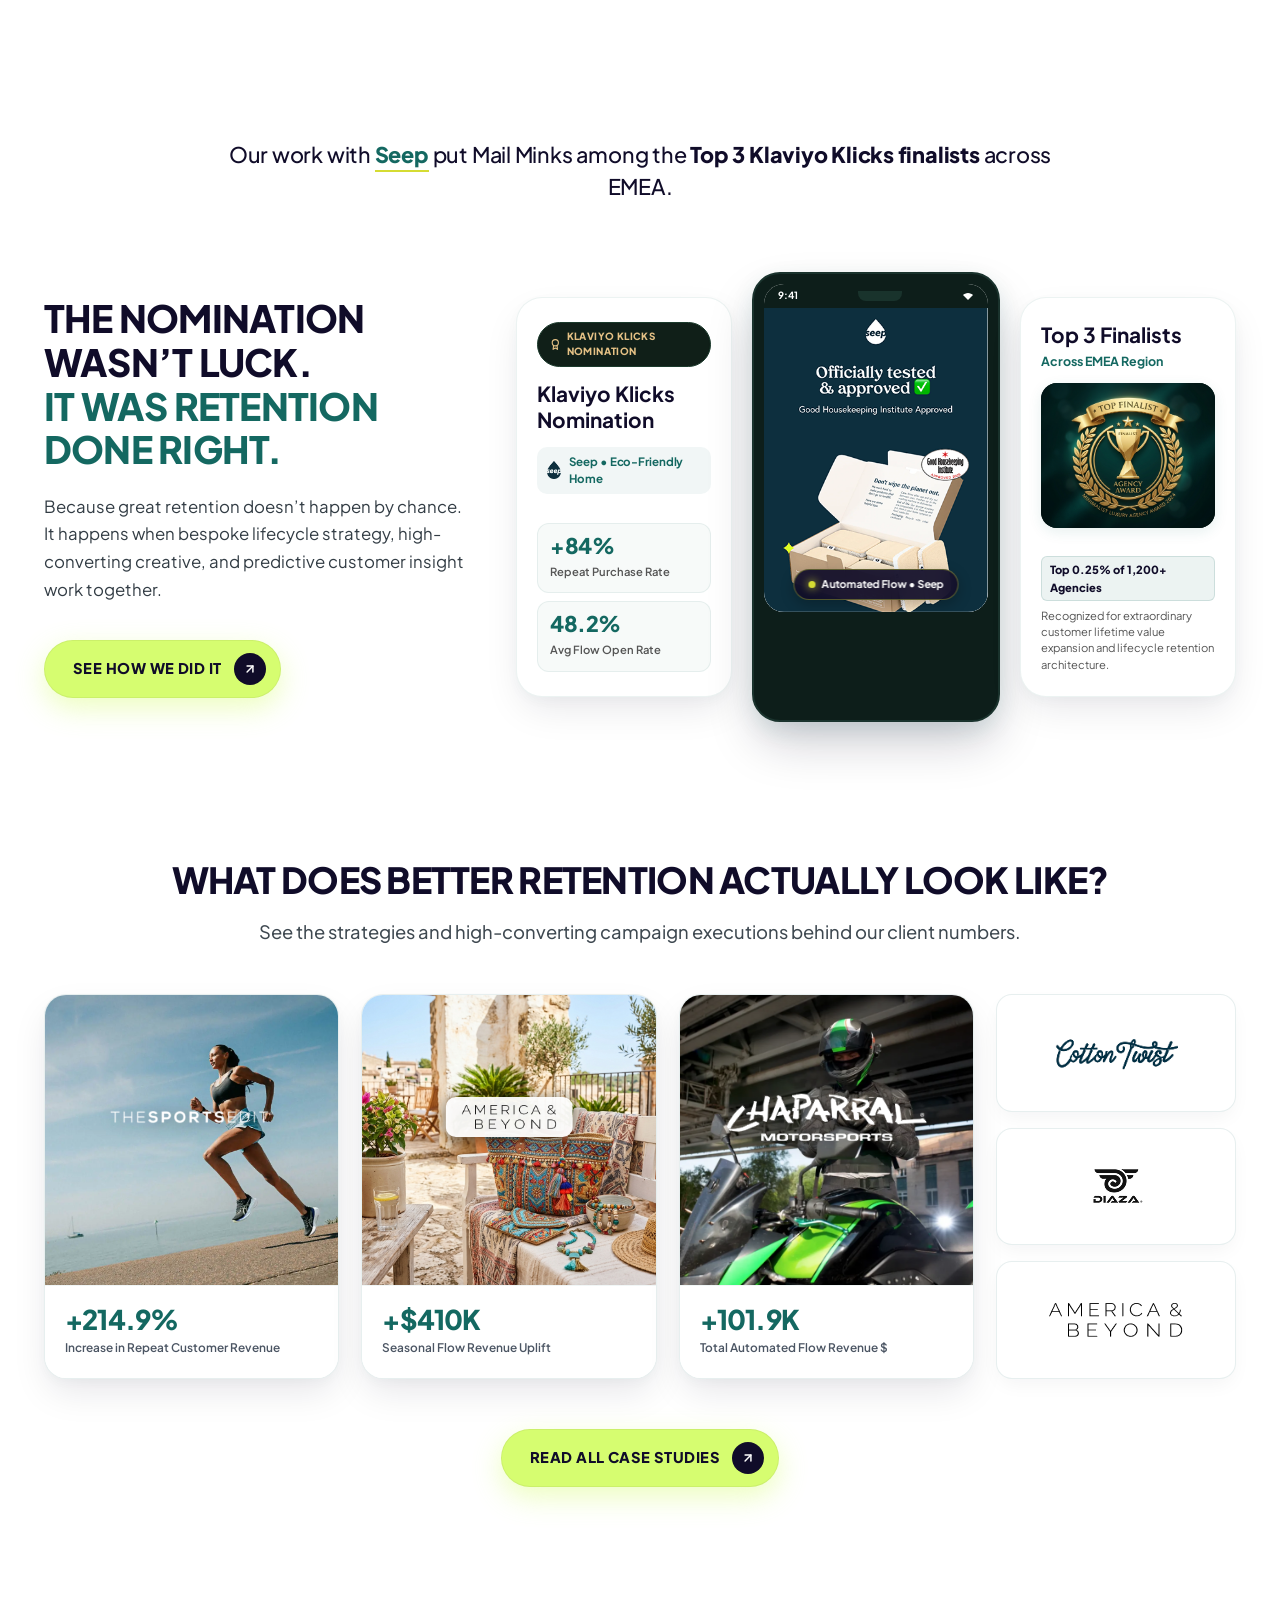
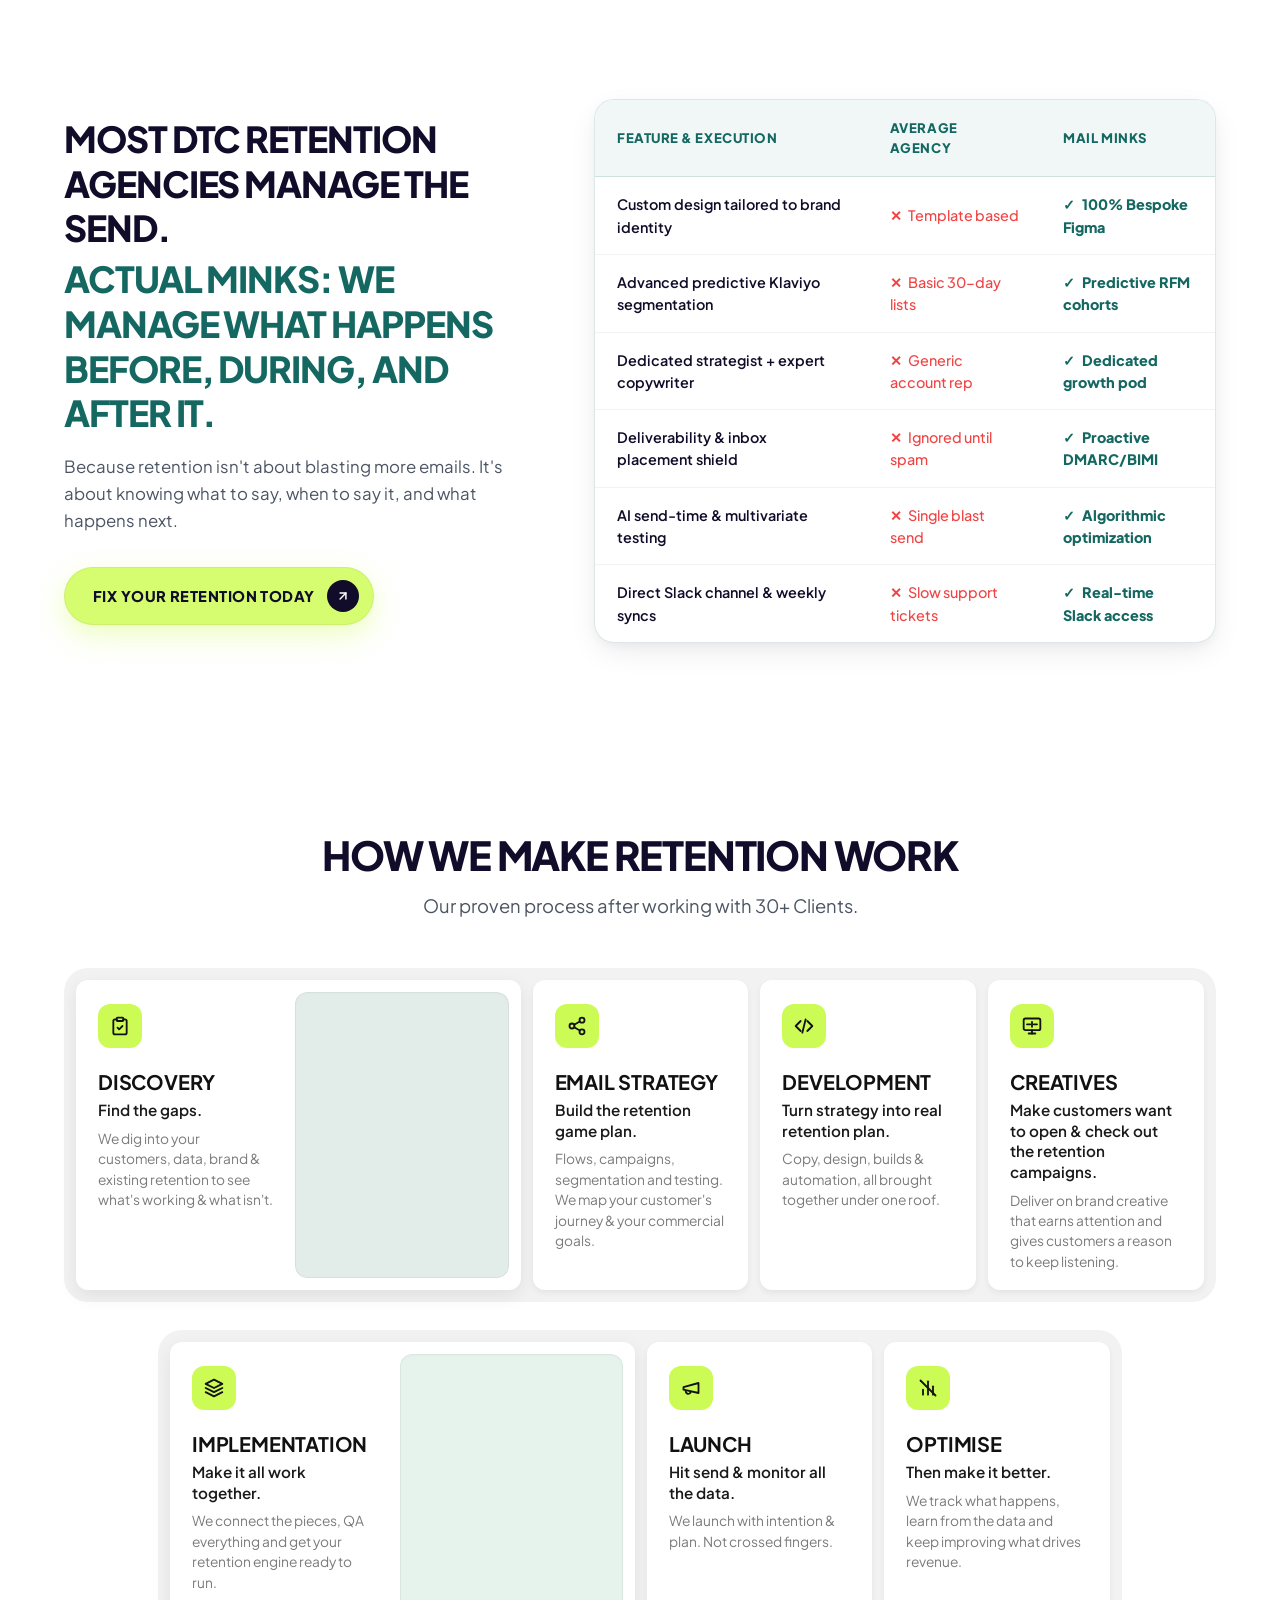
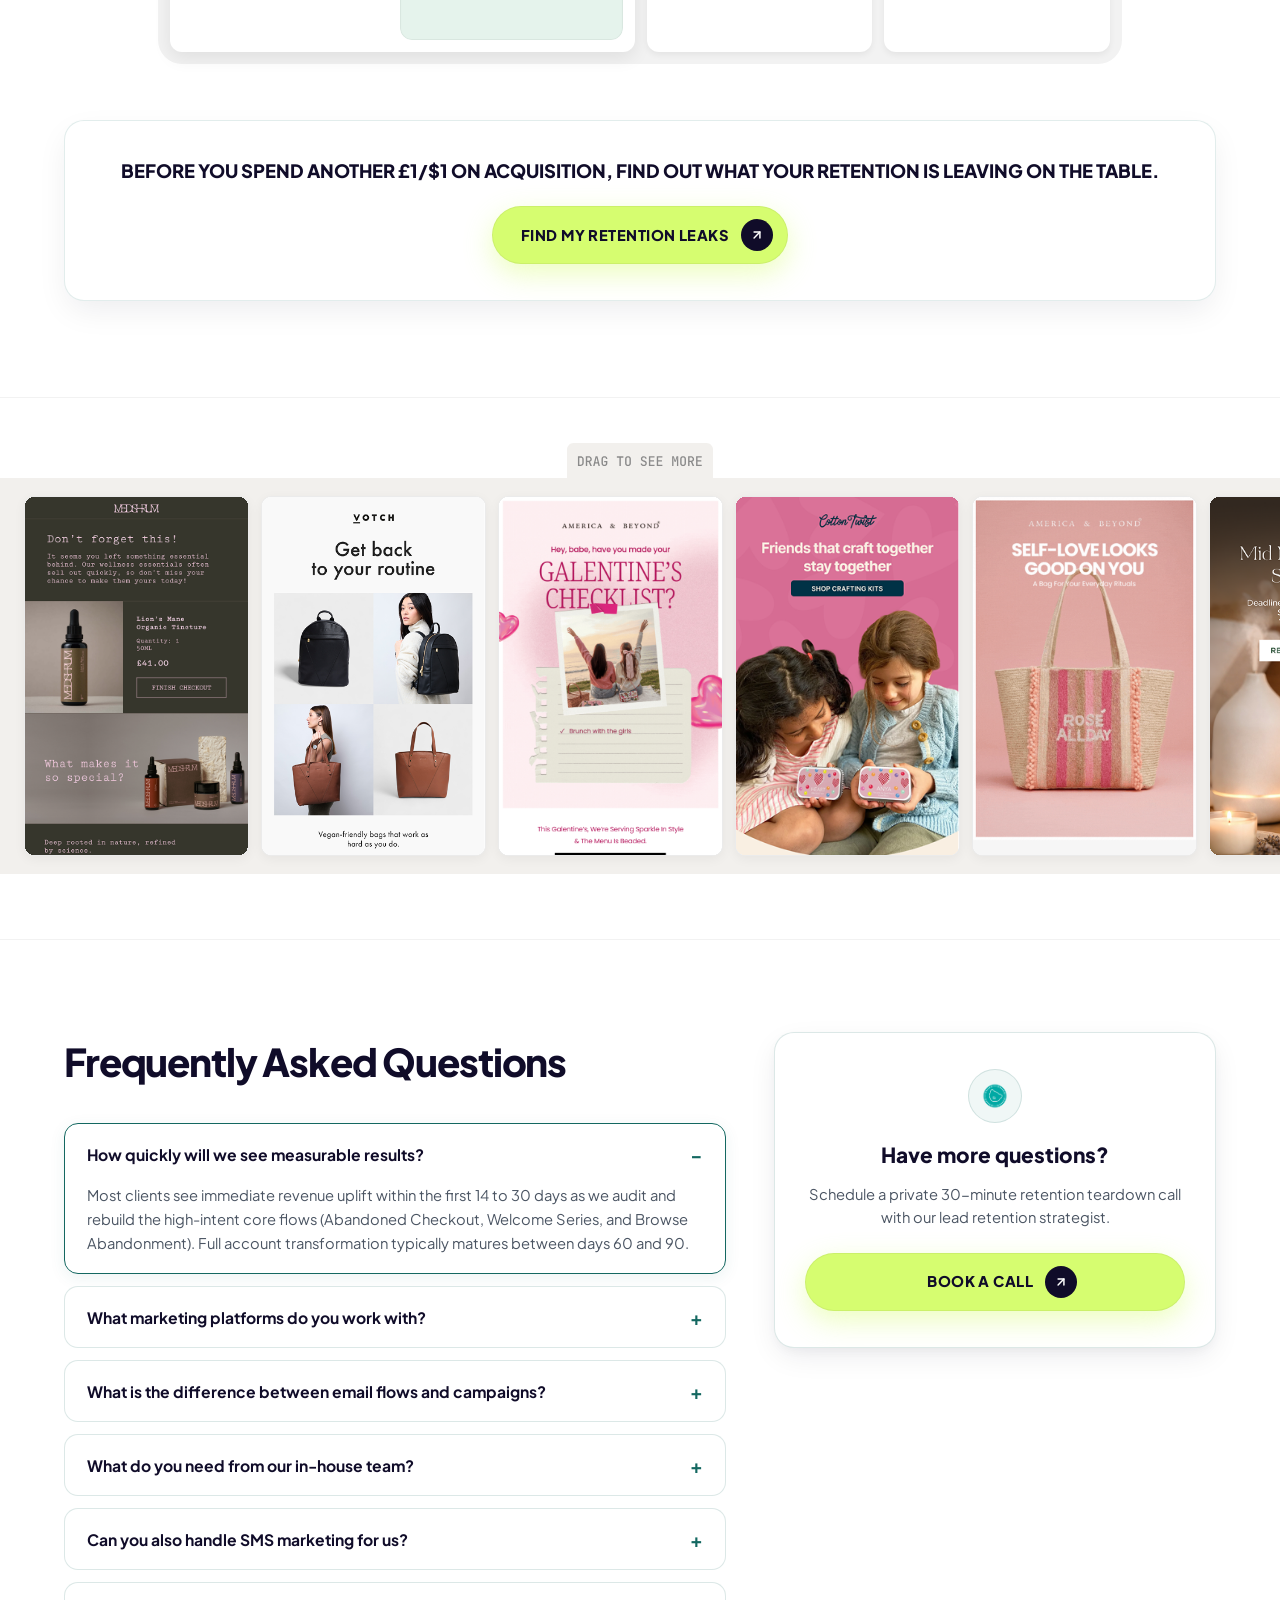
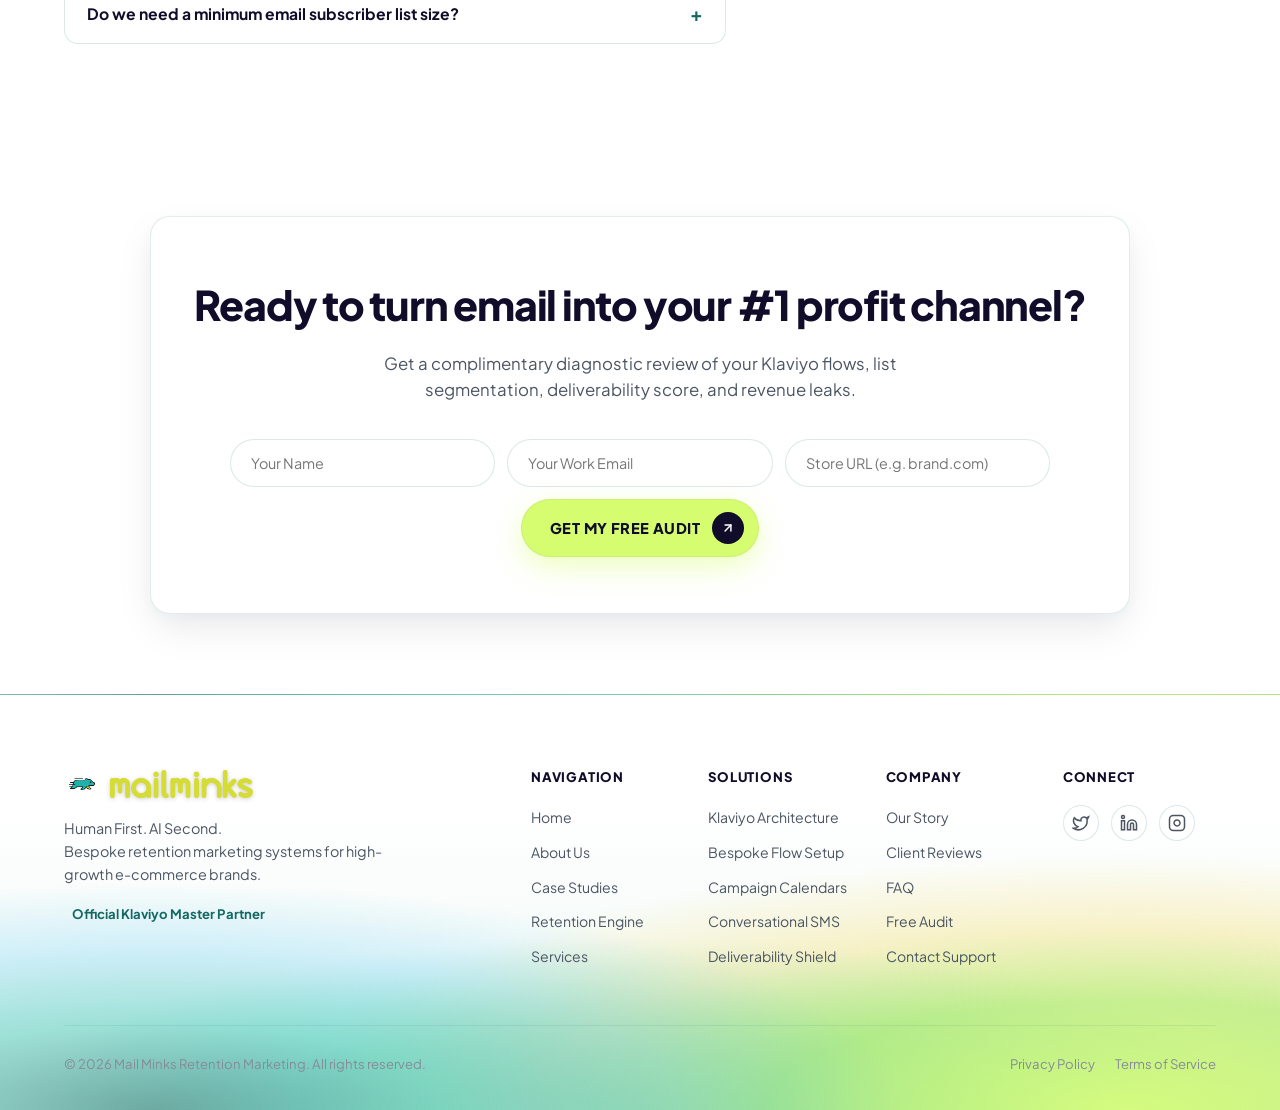
==== commit 7c3ffc20: "Implement Abatable-style pinning transition and radial arc tilt cards for Partner section" ====
--- a/index.html
+++ b/index.html
@@ -223,65 +223,115 @@
         </div>
       </div>
 
-    <!-- SECTION 2: 4 CORE PILLARS (Mail Minks Colors: Teal & Lime) -->
-    <section id="about" class="section-pillars">
-      <div class="container pillars-container">
-        <div class="section-header text-center">
-          <h2 class="section-heading">Your Partner in Retaining Customers Beyond<br class="desktop-br"> the First Purchase</h2>
-        </div>
-
-        <div class="pillars-grid">
-          <!-- Pillar 1 -->
-          <div class="pillar-card">
-            <div class="pillar-sticker-wrap">
-              <img src="mail minks stickers/Artboard 8 1.png" alt="Human Strategy" class="pillar-sticker-img" loading="lazy">
-            </div>
-            <h3 class="pillar-title">HUMAN STRATEGY</h3>
-            <p class="pillar-text">Data informs decisions, but humans make connections. We craft email experiences that speak directly to your audience's desires and emotions, building lasting loyalty.</p>
-          </div>
-
-          <!-- Pillar 2 -->
-          <div class="pillar-card">
-            <div class="pillar-sticker-wrap">
-              <img src="mail minks stickers/Artboard 11 1.png" alt="AI-Powered Speed" class="pillar-sticker-img" loading="lazy">
-            </div>
-            <h3 class="pillar-title">AI-POWERED SPEED</h3>
-            <p class="pillar-text">We leverage modern AI tools to optimize segmentation, send-time personalization, predictive churn analysis, and campaign iteration speed without losing quality.</p>
-          </div>
-
-          <!-- Pillar 3 -->
-          <div class="pillar-card">
-            <div class="pillar-sticker-wrap">
-              <img src="mail minks stickers/Artboard 9 1.png" alt="End-To-End" class="pillar-sticker-img" loading="lazy">
-            </div>
-            <h3 class="pillar-title">END-TO-END</h3>
-            <p class="pillar-text">From strategic calendar roadmapping and bespoke Figma designs to high-converting copywriting, Klaviyo setup, list hygiene, and technical deliverability QA.</p>
-          </div>
-
-          <!-- Pillar 4 -->
-          <div class="pillar-card pillar-card-mascot">
-            <div class="pillar-sticker-wrap">
-              <img src="mail minks stickers/scalable_revenue.png" alt="Scalable Revenue" class="pillar-sticker-img" loading="lazy">
-            </div>
-            <h3 class="pillar-title">SCALABLE REVENUE</h3>
-            <p class="pillar-text">Drive 30-45%+ of your total DTC brand revenue purely from email and SMS channels with compounding customer lifetime value that cuts ad acquisition dependency.</p>
-            <!-- Mail Minks Bear Mascot overlapping Card 4 -->
-            <div class="pillars-mascot">
-              <img src="mail minks stickers/mascot 01 1.png" alt="Mail Minks Mascot" class="pillars-mascot-img">
-            </div>
-          </div>
-        </div>
-
-        <div class="pillars-cta-wrapper text-center">
-          <a href="#contact" class="btn btn-lime-cta">
-            <span>GET YOUR FREE AUDIT</span>
-            <div class="btn-arrow-circle">
-              <svg width="14" height="14" viewBox="0 0 24 24" fill="none" stroke="currentColor" stroke-width="2.5" stroke-linecap="round" stroke-linejoin="round">
-                <line x1="7" y1="17" x2="17" y2="7"></line>
-                <polyline points="7 7 17 7 17 17"></polyline>
-              </svg>
-            </div>
-          </a>
+    <!-- SECTION 2: 4 CORE PILLARS (Abatable-Style Wheel Orbit & Fanning Tilt Cards) -->
+    <section id="about" class="section-pillars tilt-cards_wrap">
+      <div class="tilt-cards_pin-height">
+        <!-- Pinned Stage (100vh Sticky Viewport) -->
+        <div class="tilt-cards_contain">
+          
+          <!-- Sticky Header / Intro Text (Fades on Scroll like Abatable) -->
+          <div class="tilt-cards_content-sticky">
+            <div class="tilt-cards_content-contain text-center">
+              <span class="pillars-kicker">PARTNERSHIP ARCHITECTURE</span>
+              <h2 class="section-heading">Your Partner in Retaining Customers Beyond<br class="desktop-br"> the First Purchase</h2>
+              <p class="pillars-subheading">An ethos grounded in retention, built around customer lifetime value. High conversion, zero bloat.</p>
+            </div>
+          </div>
+
+          <!-- Circular Orbit Stage (Massive Circles Fanning Out in Radial Arc) -->
+          <div class="tilt-cards_circles" aria-label="Core Pillars Showcase">
+            
+            <!-- Pillar Card 1: Human Strategy (Deep Forest Teal Variant) -->
+            <div class="tilt-cards_circle circle-card-1">
+              <div class="tilt-cards_card card-theme-forest" data-card-index="0">
+                <div class="tilt-cards_card_inner">
+                  <div class="tilt-cards_card_top">
+                    <div class="pillar-sticker-wrap">
+                      <img src="mail minks stickers/Artboard 8 1.png" alt="Human Strategy" class="pillar-sticker-img" loading="lazy">
+                    </div>
+                    <span class="pillar-num-badge">01</span>
+                  </div>
+                  <div class="tilt-cards_card_bottom">
+                    <h3 class="pillar-title">HUMAN STRATEGY</h3>
+                    <p class="pillar-text">Data informs decisions, but humans make connections. We craft email experiences that speak directly to your audience's desires and emotions, building lasting loyalty.</p>
+                  </div>
+                </div>
+              </div>
+            </div>
+
+            <!-- Pillar Card 2: AI-Powered Speed (Electric Lime Variant) -->
+            <div class="tilt-cards_circle circle-card-2">
+              <div class="tilt-cards_card card-theme-lime" data-card-index="1">
+                <div class="tilt-cards_card_inner">
+                  <div class="tilt-cards_card_top">
+                    <div class="pillar-sticker-wrap">
+                      <img src="mail minks stickers/Artboard 11 1.png" alt="AI-Powered Speed" class="pillar-sticker-img" loading="lazy">
+                    </div>
+                    <span class="pillar-num-badge">02</span>
+                  </div>
+                  <div class="tilt-cards_card_bottom">
+                    <h3 class="pillar-title">AI-POWERED SPEED</h3>
+                    <p class="pillar-text">We leverage modern AI tools to optimize segmentation, send-time personalization, predictive churn analysis, and campaign iteration speed without losing quality.</p>
+                  </div>
+                </div>
+              </div>
+            </div>
+
+            <!-- Pillar Card 3: End-To-End (Vibrant Ocean Teal Variant) -->
+            <div class="tilt-cards_circle circle-card-3">
+              <div class="tilt-cards_card card-theme-teal" data-card-index="2">
+                <div class="tilt-cards_card_inner">
+                  <div class="tilt-cards_card_top">
+                    <div class="pillar-sticker-wrap">
+                      <img src="mail minks stickers/Artboard 9 1.png" alt="End-To-End" class="pillar-sticker-img" loading="lazy">
+                    </div>
+                    <span class="pillar-num-badge">03</span>
+                  </div>
+                  <div class="tilt-cards_card_bottom">
+                    <h3 class="pillar-title">END-TO-END</h3>
+                    <p class="pillar-text">From strategic calendar roadmapping and bespoke Figma designs to high-converting copywriting, Klaviyo setup, list hygiene, and technical deliverability QA.</p>
+                  </div>
+                </div>
+              </div>
+            </div>
+
+            <!-- Pillar Card 4: Scalable Revenue (Dark Obsidian Abyss Variant with Mascot) -->
+            <div class="tilt-cards_circle circle-card-4">
+              <div class="tilt-cards_card card-theme-abyss pillar-card-mascot" data-card-index="3">
+                <div class="tilt-cards_card_inner">
+                  <div class="tilt-cards_card_top">
+                    <div class="pillar-sticker-wrap">
+                      <img src="mail minks stickers/scalable_revenue.png" alt="Scalable Revenue" class="pillar-sticker-img" loading="lazy">
+                    </div>
+                    <span class="pillar-num-badge">04</span>
+                  </div>
+                  <div class="tilt-cards_card_bottom">
+                    <h3 class="pillar-title">SCALABLE REVENUE</h3>
+                    <p class="pillar-text">Drive 30-45%+ of your total DTC brand revenue purely from email and SMS channels with compounding customer lifetime value that cuts ad acquisition dependency.</p>
+                  </div>
+                  <!-- Mail Minks Bear Mascot overlapping Card 4 -->
+                  <div class="pillars-mascot">
+                    <img src="mail minks stickers/mascot 01 1.png" alt="Mail Minks Mascot" class="pillars-mascot-img">
+                  </div>
+                </div>
+              </div>
+            </div>
+
+          </div>
+
+          <!-- Bottom Sticky CTA Action -->
+          <div class="tilt-cards_pinned-cta text-center">
+            <a href="#contact" class="btn btn-lime-cta">
+              <span>GET YOUR FREE AUDIT</span>
+              <div class="btn-arrow-circle">
+                <svg width="14" height="14" viewBox="0 0 24 24" fill="none" stroke="currentColor" stroke-width="2.5" stroke-linecap="round" stroke-linejoin="round">
+                  <line x1="7" y1="17" x2="17" y2="7"></line>
+                  <polyline points="7 7 17 7 17 17"></polyline>
+                </svg>
+              </div>
+            </a>
+          </div>
+
         </div>
       </div>
     </section>
@@ -1122,6 +1172,9 @@
     </div>
   </footer>
 
+  <!-- GSAP & ScrollTrigger for Abatable-Style Smooth Wheel Pinning & Tilt Cards Interaction -->
+  <script src="https://cdnjs.cloudflare.com/ajax/libs/gsap/3.12.5/gsap.min.js"></script>
+  <script src="https://cdnjs.cloudflare.com/ajax/libs/gsap/3.12.5/ScrollTrigger.min.js"></script>
   <script src="script.js"></script>
 </body>
 </html>
--- a/styles.css
+++ b/styles.css
@@ -258,22 +258,22 @@
    ========================================================================== */
 .header {
   position: fixed;
-  top: 12px;
-  left: 12px;
-  right: 12px;
+  top: 14px;
+  left: 14px;
+  right: 14px;
   z-index: 100;
   background: transparent;
-  border-radius: 20px;
-  transition: all 0.3s cubic-bezier(0.16, 1, 0.3, 1);
+  border-radius: 22px;
+  transition: all 0.35s cubic-bezier(0.16, 1, 0.3, 1);
 }
 
 .header.scrolled {
-  top: 8px;
-  background: rgba(255, 255, 255, 0.94);
-  backdrop-filter: blur(16px);
-  -webkit-backdrop-filter: blur(16px);
-  border: 1px solid var(--border-light);
-  box-shadow: 0 10px 30px rgba(0, 0, 0, 0.06);
+  top: 10px;
+  background: rgba(255, 255, 255, 0.72);
+  backdrop-filter: blur(24px) saturate(180%);
+  -webkit-backdrop-filter: blur(24px) saturate(180%);
+  border: 1px solid rgba(255, 255, 255, 0.8);
+  box-shadow: 0 12px 36px rgba(0, 0, 0, 0.08), 0 2px 6px rgba(0, 0, 0, 0.02), inset 0 1px 1px rgba(255, 255, 255, 0.95);
 }
 
 .header-container {
@@ -748,8 +748,8 @@
   position: relative;
   width: 100%;
   max-width: 1400px;
-  height: 420px;
-  margin: 0 auto 0;
+  height: 430px;
+  margin: 8px auto 0;
   overflow: visible;
   perspective: 3000px;
   -webkit-mask: linear-gradient(90deg, transparent 0%, #000 8% 92%, transparent 100%);
@@ -765,7 +765,7 @@
 
 .hero-carousel-cylinder {
   position: absolute;
-  top: 38%;
+  top: 37%;
   left: 50%;
   width: 1px;
   height: 1px;
@@ -778,16 +778,16 @@
   position: absolute;
   top: 50%;
   left: 50%;
-  width: 142px;
-  height: 188px;
-  margin-left: -71px;
-  margin-top: -94px;
-  border-radius: 15px;
+  width: 168px;
+  height: 222px;
+  margin-left: -84px;
+  margin-top: -111px;
+  border-radius: 17px;
   overflow: hidden;
   backface-visibility: hidden;
   -webkit-backface-visibility: hidden;
   transform-style: preserve-3d;
-  box-shadow: 0 14px 30px rgba(0, 0, 0, 0.22), 0 2px 6px rgba(0, 0, 0, 0.08);
+  box-shadow: 0 16px 36px rgba(0, 0, 0, 0.24), 0 2px 8px rgba(0, 0, 0, 0.08);
   cursor: pointer;
   transition: box-shadow 0.25s ease, transform 0.2s ease;
   background: transparent;
@@ -911,131 +911,337 @@
 /* ==========================================================================
    Section 2: 4 Core Pillars
    ========================================================================== */
-.section-pillars {
-  padding: 88px 0 96px;
-  background-color: #eaf4f2;
+/* ==========================================================================
+   Section 2: Abatable-Style Pinning & Radial Arc Tilt Cards Interaction
+   ========================================================================== */
+.section-pillars.tilt-cards_wrap {
+  z-index: 10;
   position: relative;
-  overflow: visible;
-}
-
-.pillars-container {
+  overflow: clip;
+  background: linear-gradient(180deg, #f5faf8 0%, #e8f4f1 35%, #deedea 100%);
+  padding: 0;
+}
+
+.tilt-cards_pin-height {
+  height: 350vh;
   position: relative;
-  max-width: 1280px;
+}
+
+.tilt-cards_contain {
+  z-index: 2;
+  position: sticky;
+  top: 0;
+  height: 100vh;
+  width: 100%;
+  overflow: hidden;
+  display: flex;
+  align-items: center;
+  justify-content: center;
+  perspective: 1400px;
+}
+
+/* Sticky Header & Subtitle in Center */
+.tilt-cards_content-sticky {
+  position: absolute;
+  top: 0;
+  left: 0;
+  width: 100%;
+  height: 100vh;
+  display: flex;
+  align-items: center;
+  justify-content: center;
+  pointer-events: none;
+  z-index: 1;
+}
+
+.tilt-cards_content-contain {
+  max-width: 960px;
+  padding: 0 24px;
   margin: 0 auto;
-  padding: 0 32px;
-}
-
-.section-pillars .section-heading {
-  font-size: clamp(2.1rem, 3.4vw, 2.55rem);
+  pointer-events: auto;
+  will-change: transform, opacity;
+  transform: translateY(-8vh);
+}
+
+.pillars-kicker {
+  display: inline-block;
+  font-size: 0.78rem;
+  font-weight: 800;
+  letter-spacing: 0.16em;
+  text-transform: uppercase;
+  color: var(--mm-teal);
+  background: rgba(20, 104, 97, 0.08);
+  border: 1px solid rgba(20, 104, 97, 0.16);
+  padding: 6px 18px;
+  border-radius: 999px;
+  margin-bottom: 20px;
+}
+
+.tilt-cards_content-contain .section-heading {
+  font-size: clamp(2.2rem, 3.8vw, 3.1rem);
   font-weight: 800;
   color: #100C29;
-  text-align: center;
-  line-height: 1.24;
+  line-height: 1.18;
   letter-spacing: -0.025em;
-  max-width: 920px;
+  margin: 0 auto 16px;
+}
+
+.pillars-subheading {
+  font-size: clamp(1.02rem, 1.35vw, 1.2rem);
+  color: #556870;
+  max-width: 680px;
   margin: 0 auto;
+  line-height: 1.55;
+  font-weight: 400;
 }
 
 .desktop-br {
   display: inline;
 }
 
-.pillars-grid {
-  display: grid;
-  grid-template-columns: repeat(4, 1fr);
-  gap: 22px;
-  max-width: 1140px;
-  margin: 52px auto 0;
+/* Orbit Stage with Circles */
+.tilt-cards_circles {
   position: relative;
-  z-index: 1;
-}
-
-.pillar-card {
-  background: #ffffff;
-  border: 1px solid rgba(20, 104, 97, 0.10);
-  border-radius: 20px;
-  padding: 44px 28px 46px;
-  box-shadow: 0 16px 40px -8px rgba(16, 12, 41, 0.10), 0 4px 14px -2px rgba(16, 12, 41, 0.04);
-  transition: transform 0.28s cubic-bezier(0.16, 1, 0.3, 1), box-shadow 0.28s cubic-bezier(0.16, 1, 0.3, 1), border-color 0.28s cubic-bezier(0.16, 1, 0.3, 1);
+  width: 100%;
+  height: 100vh;
+  display: flex;
+  align-items: center;
+  justify-content: center;
+  pointer-events: none;
+  z-index: 2;
+  will-change: transform;
+}
+
+.tilt-cards_circle {
+  will-change: transform;
+  width: 250vw;
+  height: 250vw;
+  position: absolute;
+  top: 52%;
+  left: 50%;
+  transform: translate(-50%);
+  border-radius: 50%;
+  pointer-events: none;
+  display: flex;
+  justify-content: center;
+}
+
+/* Card Proportions & Abatable Style */
+.tilt-cards_card {
+  width: 23vw;
+  min-width: 275px;
+  max-width: 330px;
+  height: min(475px, 60vh);
+  aspect-ratio: 0.72;
+  border-radius: 26px;
+  position: absolute;
+  top: 0;
+  left: 50%;
+  transform: translate(-50%, 65vh);
+  pointer-events: auto;
+  will-change: transform, box-shadow;
+  cursor: pointer;
+  perspective: 1200px;
+  transform-style: preserve-3d;
+  transition: box-shadow 0.35s cubic-bezier(0.16, 1, 0.3, 1), border-color 0.35s ease;
+}
+
+.tilt-cards_card_inner {
+  position: relative;
+  width: 100%;
+  height: 100%;
+  border-radius: inherit;
+  padding: 34px 28px;
   display: flex;
   flex-direction: column;
-}
-
-.pillar-card:hover {
-  transform: translateY(-6px);
-  border-color: rgba(20, 104, 97, 0.22);
-  box-shadow: 0 24px 50px -6px rgba(20, 104, 97, 0.16), 0 8px 20px -3px rgba(16, 12, 41, 0.06);
+  justify-content: space-between;
+  overflow: visible;
+  transition: transform 0.25s cubic-bezier(0.16, 1, 0.3, 1);
+  transform-style: preserve-3d;
+}
+
+/* Top: Sticker + Number Badge */
+.tilt-cards_card_top {
+  display: flex;
+  align-items: center;
+  justify-content: space-between;
+  width: 100%;
 }
 
 .pillar-sticker-wrap {
-  height: 54px;
-  display: flex;
-  align-items: center;
-  justify-content: flex-start;
-  margin-bottom: 26px;
+  width: 60px;
+  height: 60px;
+  border-radius: 18px;
+  display: flex;
+  align-items: center;
+  justify-content: center;
+  backdrop-filter: blur(10px);
+  -webkit-backdrop-filter: blur(10px);
+  transition: transform 0.3s ease;
 }
 
 .pillar-sticker-img {
-  height: 48px;
-  width: auto;
-  max-width: 65px;
+  width: 38px;
+  height: 38px;
   object-fit: contain;
-  display: block;
+}
+
+.pillar-num-badge {
+  font-family: 'PP Neue Montreal', monospace, sans-serif;
+  font-size: 0.78rem;
+  font-weight: 800;
+  letter-spacing: 0.08em;
+  padding: 5px 13px;
+  border-radius: 999px;
+  backdrop-filter: blur(8px);
+}
+
+/* Bottom: Title & Text */
+.tilt-cards_card_bottom {
+  display: flex;
+  flex-direction: column;
 }
 
 .pillar-title {
-  font-size: 1.05rem;
+  font-size: clamp(1.1rem, 1.4vw, 1.32rem);
   font-weight: 800;
-  letter-spacing: 0.01em;
+  letter-spacing: 0.03em;
   text-transform: uppercase;
-  color: #100C29;
-  margin-bottom: 15px;
+  line-height: 1.24;
+  margin-bottom: 14px;
 }
 
 .pillar-text {
-  font-size: 0.92rem;
-  color: #556870;
+  font-size: clamp(0.88rem, 1.05vw, 0.95rem);
   line-height: 1.62;
   font-weight: 400;
 }
 
-.pillars-cta-wrapper {
-  margin-top: 56px;
-  position: relative;
-  z-index: 1;
-}
-
-.pillar-card-mascot {
-  position: relative;
-  overflow: visible;
-}
-
-.pillar-card-mascot .pillar-title {
-  position: relative;
-  z-index: 2;
-}
-
-.pillar-card-mascot .pillar-text {
-  position: relative;
-  z-index: 2;
-}
-
-.pillars-mascot {
+/* Card Themes & Palettes (Abatable-Inspired Distinction) */
+/* 01: Deep Forest Teal (Grove) */
+.card-theme-forest {
+  background: linear-gradient(155deg, #143d36 0%, #0c231f 100%);
+  color: #ffffff;
+  border: 1px solid rgba(255, 255, 255, 0.16);
+  box-shadow: 0 24px 60px rgba(12, 35, 31, 0.36), 0 4px 16px rgba(0, 0, 0, 0.08), inset 0 1px 1px rgba(255, 255, 255, 0.3);
+}
+.card-theme-forest .pillar-title { color: #ffffff; }
+.card-theme-forest .pillar-text { color: #c4dfdb; }
+.card-theme-forest .pillar-sticker-wrap {
+  background: rgba(255, 255, 255, 0.10);
+  border: 1px solid rgba(255, 255, 255, 0.16);
+}
+.card-theme-forest .pillar-num-badge {
+  background: rgba(214, 253, 112, 0.2);
+  color: #d6fd70;
+  border: 1px solid rgba(214, 253, 112, 0.4);
+}
+
+/* 02: Electric Lime Millpond (Signature Brand Punch) */
+.card-theme-lime {
+  background: linear-gradient(155deg, #e4ff94 0%, #c4f358 100%);
+  color: #100C29;
+  border: 1px solid rgba(16, 12, 41, 0.12);
+  box-shadow: 0 24px 60px rgba(180, 230, 60, 0.34), 0 4px 16px rgba(16, 12, 41, 0.06), inset 0 1px 2px rgba(255, 255, 255, 0.85);
+}
+.card-theme-lime .pillar-title { color: #100C29; }
+.card-theme-lime .pillar-text { color: #213c36; }
+.card-theme-lime .pillar-sticker-wrap {
+  background: rgba(16, 12, 41, 0.08);
+  border: 1px solid rgba(16, 12, 41, 0.14);
+}
+.card-theme-lime .pillar-num-badge {
+  background: #100C29;
+  color: #d6fd70;
+  border: 1px solid #100C29;
+}
+
+/* 03: Vibrant Ocean Teal (Moana) */
+.card-theme-teal {
+  background: linear-gradient(155deg, #1c7c74 0%, #10524c 100%);
+  color: #ffffff;
+  border: 1px solid rgba(255, 255, 255, 0.18);
+  box-shadow: 0 24px 60px rgba(16, 82, 76, 0.36), 0 4px 16px rgba(0, 0, 0, 0.08), inset 0 1px 1px rgba(255, 255, 255, 0.35);
+}
+.card-theme-teal .pillar-title { color: #ffffff; }
+.card-theme-teal .pillar-text { color: #d6ebe8; }
+.card-theme-teal .pillar-sticker-wrap {
+  background: rgba(255, 255, 255, 0.12);
+  border: 1px solid rgba(255, 255, 255, 0.2);
+}
+.card-theme-teal .pillar-num-badge {
+  background: rgba(214, 253, 112, 0.25);
+  color: #d6fd70;
+  border: 1px solid rgba(214, 253, 112, 0.4);
+}
+
+/* 04: Dark Obsidian Abyss (Abyss) */
+.card-theme-abyss {
+  background: linear-gradient(155deg, #151d26 0%, #090e14 100%);
+  color: #ffffff;
+  border: 1px solid rgba(255, 255, 255, 0.16);
+  box-shadow: 0 24px 60px rgba(0, 0, 0, 0.48), 0 4px 16px rgba(0, 0, 0, 0.12), inset 0 1px 1px rgba(255, 255, 255, 0.25);
+}
+.card-theme-abyss .pillar-title { color: #ffffff; }
+.card-theme-abyss .pillar-text { color: #b8c8d8; }
+.card-theme-abyss .pillar-sticker-wrap {
+  background: rgba(255, 255, 255, 0.08);
+  border: 1px solid rgba(255, 255, 255, 0.14);
+}
+.card-theme-abyss .pillar-num-badge {
+  background: rgba(214, 253, 112, 0.2);
+  color: #d6fd70;
+  border: 1px solid rgba(214, 253, 112, 0.35);
+}
+
+/* Overlapping Mascot on Card 4 */
+.pillar-card-mascot .pillars-mascot {
   position: absolute;
-  right: -125px;
-  bottom: -20px;
-  width: 175px;
-  z-index: 5;
+  right: -36px;
+  bottom: -22px;
+  width: 140px;
+  z-index: 10;
   pointer-events: none;
-}
-
-.pillars-mascot-img {
+  transition: transform 0.35s cubic-bezier(0.16, 1, 0.3, 1);
+}
+
+.pillar-card-mascot .pillars-mascot-img {
   width: 100%;
   height: auto;
   display: block;
   transform: scaleX(-1);
-  filter: drop-shadow(0 14px 28px rgba(16, 12, 41, 0.12));
-}
+  filter: drop-shadow(0 14px 28px rgba(0, 0, 0, 0.25));
+}
+
+.pillar-card-mascot:hover .pillars-mascot {
+  transform: translateY(-8px) scale(1.08) rotate(-3deg);
+}
+
+/* Interactive Hover State on Cards */
+.tilt-cards_card:hover {
+  box-shadow: 0 38px 85px rgba(0, 0, 0, 0.32), 0 8px 24px rgba(0, 0, 0, 0.12);
+  z-index: 25 !important;
+}
+
+.tilt-cards_card:hover .pillar-sticker-wrap {
+  transform: scale(1.1) rotate(4deg);
+}
+
+/* Pinned Bottom CTA */
+.tilt-cards_pinned-cta {
+  position: absolute;
+  bottom: 36px;
+  left: 0;
+  width: 100%;
+  display: flex;
+  justify-content: center;
+  z-index: 20;
+  pointer-events: auto;
+  opacity: 0;
+  transform: translateY(20px);
+  will-change: opacity, transform;
+}
+
 
 /* ==========================================================================
    Section 3: Testimonials (Split Showcase Slider)
@@ -2779,14 +2985,56 @@
 }
 
 @media (max-width: 768px) {
-  .nav { display: none; }
-  .menu-toggle { display: flex; }
+  .nav {
+    display: none;
+  }
+
+  .nav.active {
+    display: flex;
+    flex-direction: column;
+    position: absolute;
+    top: calc(100% + 10px);
+    left: 0;
+    right: 0;
+    background: rgba(255, 255, 255, 0.82);
+    backdrop-filter: blur(28px) saturate(190%);
+    -webkit-backdrop-filter: blur(28px) saturate(190%);
+    padding: 24px;
+    border-radius: 20px;
+    box-shadow: 0 16px 40px rgba(0, 0, 0, 0.12), inset 0 1px 1px rgba(255, 255, 255, 0.95);
+    border: 1px solid rgba(255, 255, 255, 0.85);
+    gap: 18px;
+    z-index: 101;
+  }
+
+  .nav.active .nav-link {
+    color: var(--mm-obsidian);
+    text-shadow: none;
+    font-size: 0.95rem;
+    font-weight: 700;
+  }
+
+  .menu-toggle {
+    display: flex;
+  }
+
+  .menu-toggle.active span:nth-child(1) {
+    transform: rotate(45deg) translate(5px, 5px);
+  }
+
+  .menu-toggle.active span:nth-child(2) {
+    opacity: 0;
+  }
+
+  .menu-toggle.active span:nth-child(3) {
+    transform: rotate(-45deg) translate(5px, -5px);
+  }
   .hero-section { padding: 75px 16px 20px; }
   .hero-title { font-size: 2.2rem; }
   .floating-badge-wrap { display: none; }
-  .hero-carousel-wrap { height: 310px; margin: -10px auto 0; }
-  .hero-carousel-cylinder { top: 38%; }
-  .carousel-card-item { width: 108px; height: 142px; margin-left: -54px; margin-top: -71px; border-radius: 12px; }
+  .hero-carousel-wrap { height: 320px; margin: 5px auto 0; }
+  .hero-carousel-cylinder { top: 37%; }
+  .carousel-card-item { width: 120px; height: 158px; margin-left: -60px; margin-top: -79px; border-radius: 13px; }
 
   .carousel-3d-stage { height: 350px; }
   .carousel-3d-card { width: 200px; height: 300px; }
@@ -2797,13 +3045,72 @@
   .carousel-3d-card.card-pos-4 { transform: translateX(80px) translateZ(-10px) rotateY(-8deg); }
   .carousel-3d-card.card-pos-5 { transform: translateX(160px) translateZ(-50px) rotateY(-16deg); }
 
-  .desktop-br { display: none; }
-  .pillars-grid { grid-template-columns: 1fr; }
-  .pillar-card-mascot .pillar-text { max-width: 65%; }
-  .pillars-mascot {
+  /* Mobile Section 2 (Tilt Cards) Natural Flow */
+  .section-pillars.tilt-cards_wrap {
+    padding: 72px 18px 60px;
+    overflow: visible;
+  }
+  .tilt-cards_pin-height {
+    height: auto;
+  }
+  .tilt-cards_contain {
+    position: relative;
+    height: auto;
+    overflow: visible;
+    flex-direction: column;
+    padding: 0;
+  }
+  .tilt-cards_content-sticky {
+    position: relative;
+    height: auto;
+    margin-bottom: 32px;
+  }
+  .tilt-cards_content-contain {
+    transform: none;
+    padding: 0;
+  }
+  .tilt-cards_circles {
+    height: auto;
+    flex-direction: column;
+    gap: 20px;
+    pointer-events: auto;
+  }
+  .tilt-cards_circle {
+    position: relative;
+    top: auto;
+    left: auto;
+    width: 100%;
+    height: auto;
+    transform: none !important;
+    border-radius: 0;
+    pointer-events: auto;
+  }
+  .tilt-cards_card {
+    position: relative;
+    top: auto;
+    left: auto;
+    width: 100%;
+    max-width: 100%;
+    height: auto;
+    aspect-ratio: auto;
+    transform: none !important;
+  }
+  .tilt-cards_card_inner {
+    padding: 28px 24px;
+    gap: 24px;
+  }
+  .tilt-cards_pinned-cta {
+    position: relative;
+    bottom: auto;
+    margin-top: 36px;
+    opacity: 1 !important;
+    transform: none !important;
+  }
+  .pillar-card-mascot .pillar-text { max-width: 72%; }
+  .pillar-card-mascot .pillars-mascot {
     position: absolute;
-    width: 150px;
-    bottom: 0px;
+    width: 120px;
+    bottom: -15px;
     right: -10px;
   }
   .section-testimonials { padding: 68px 0; }
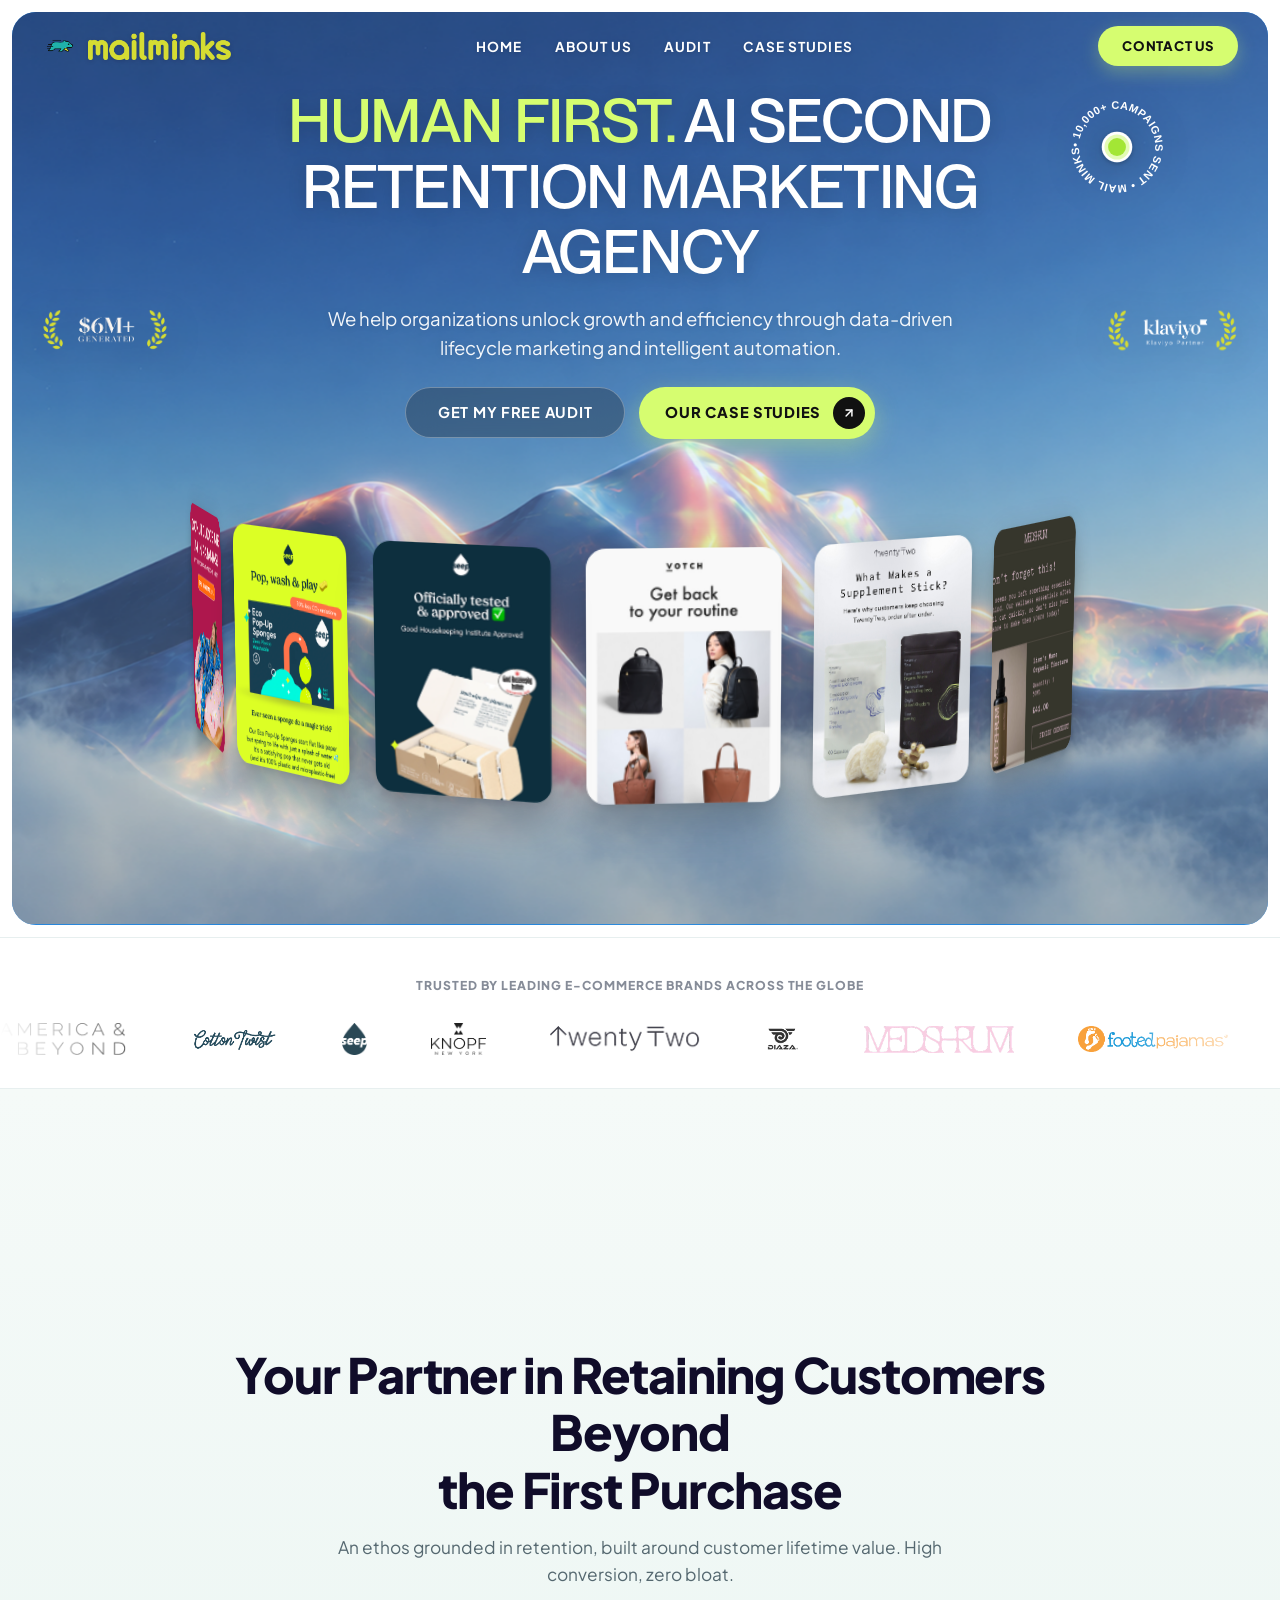
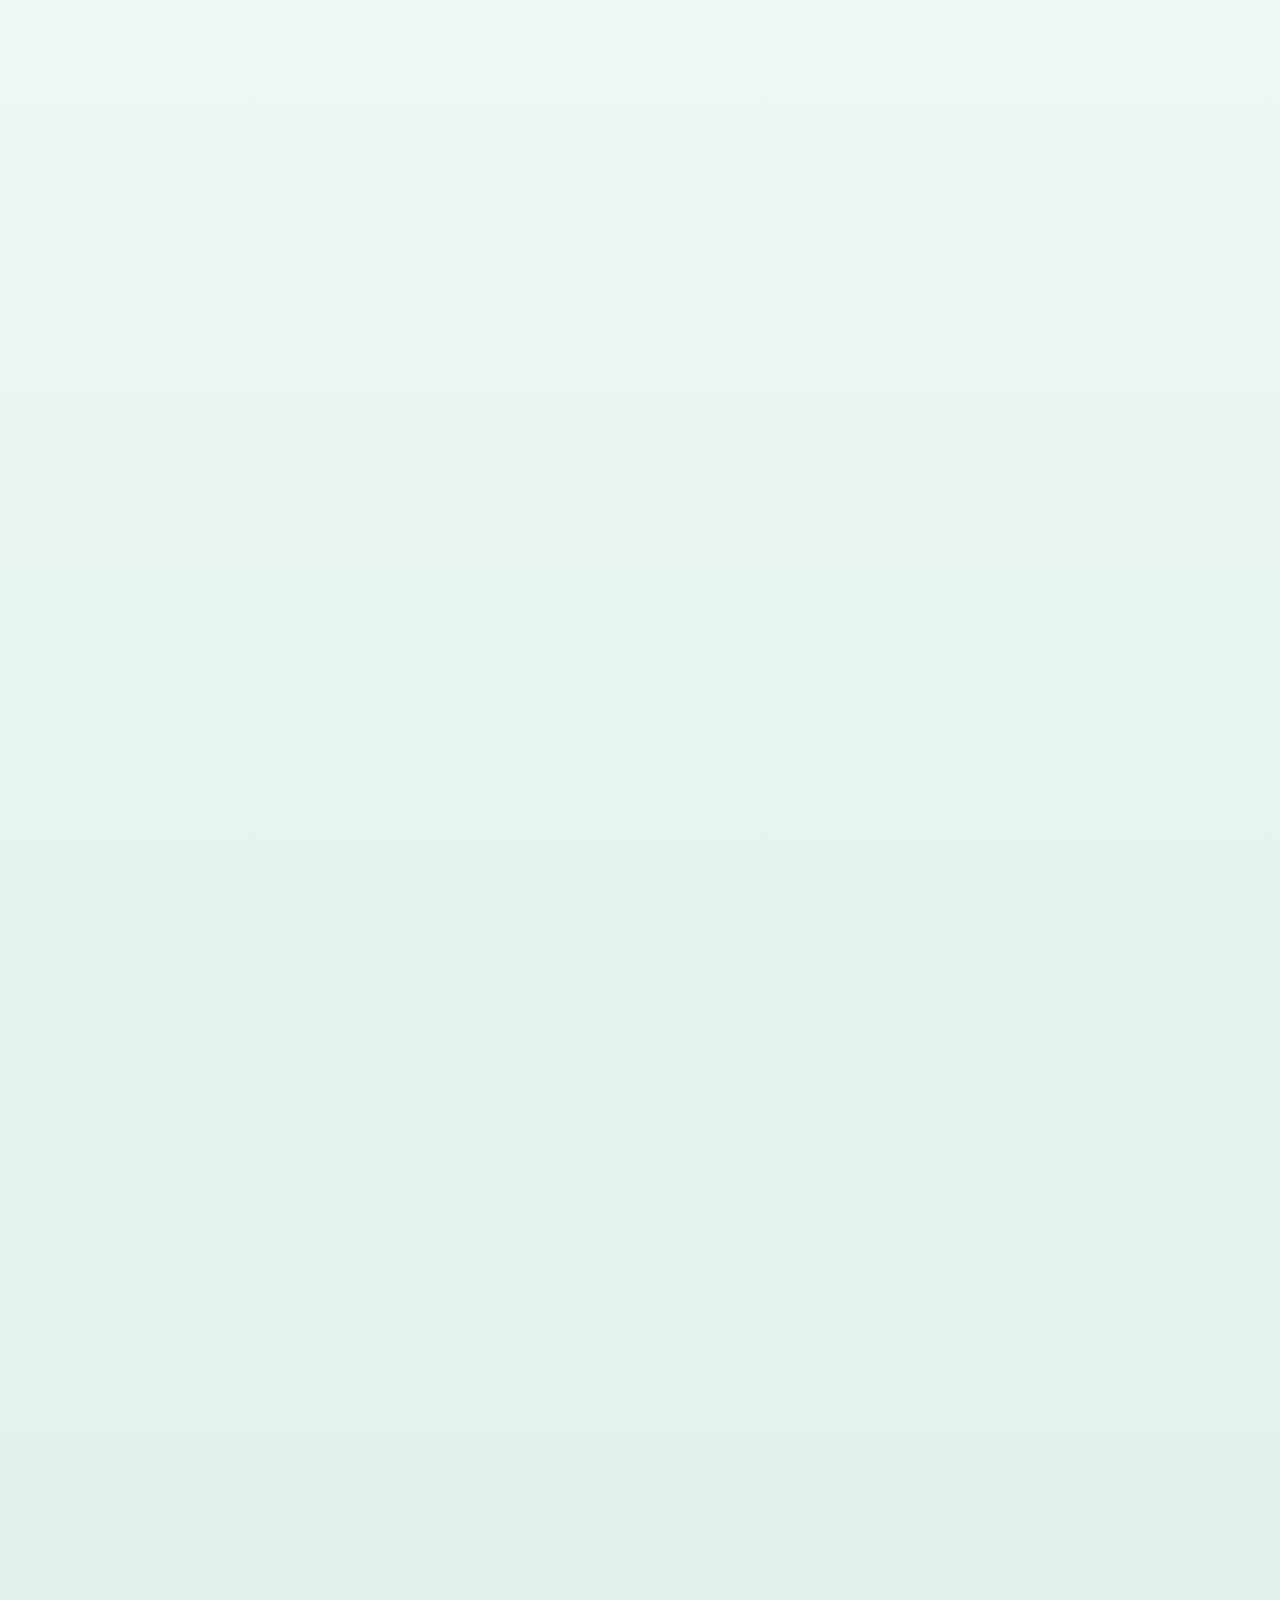
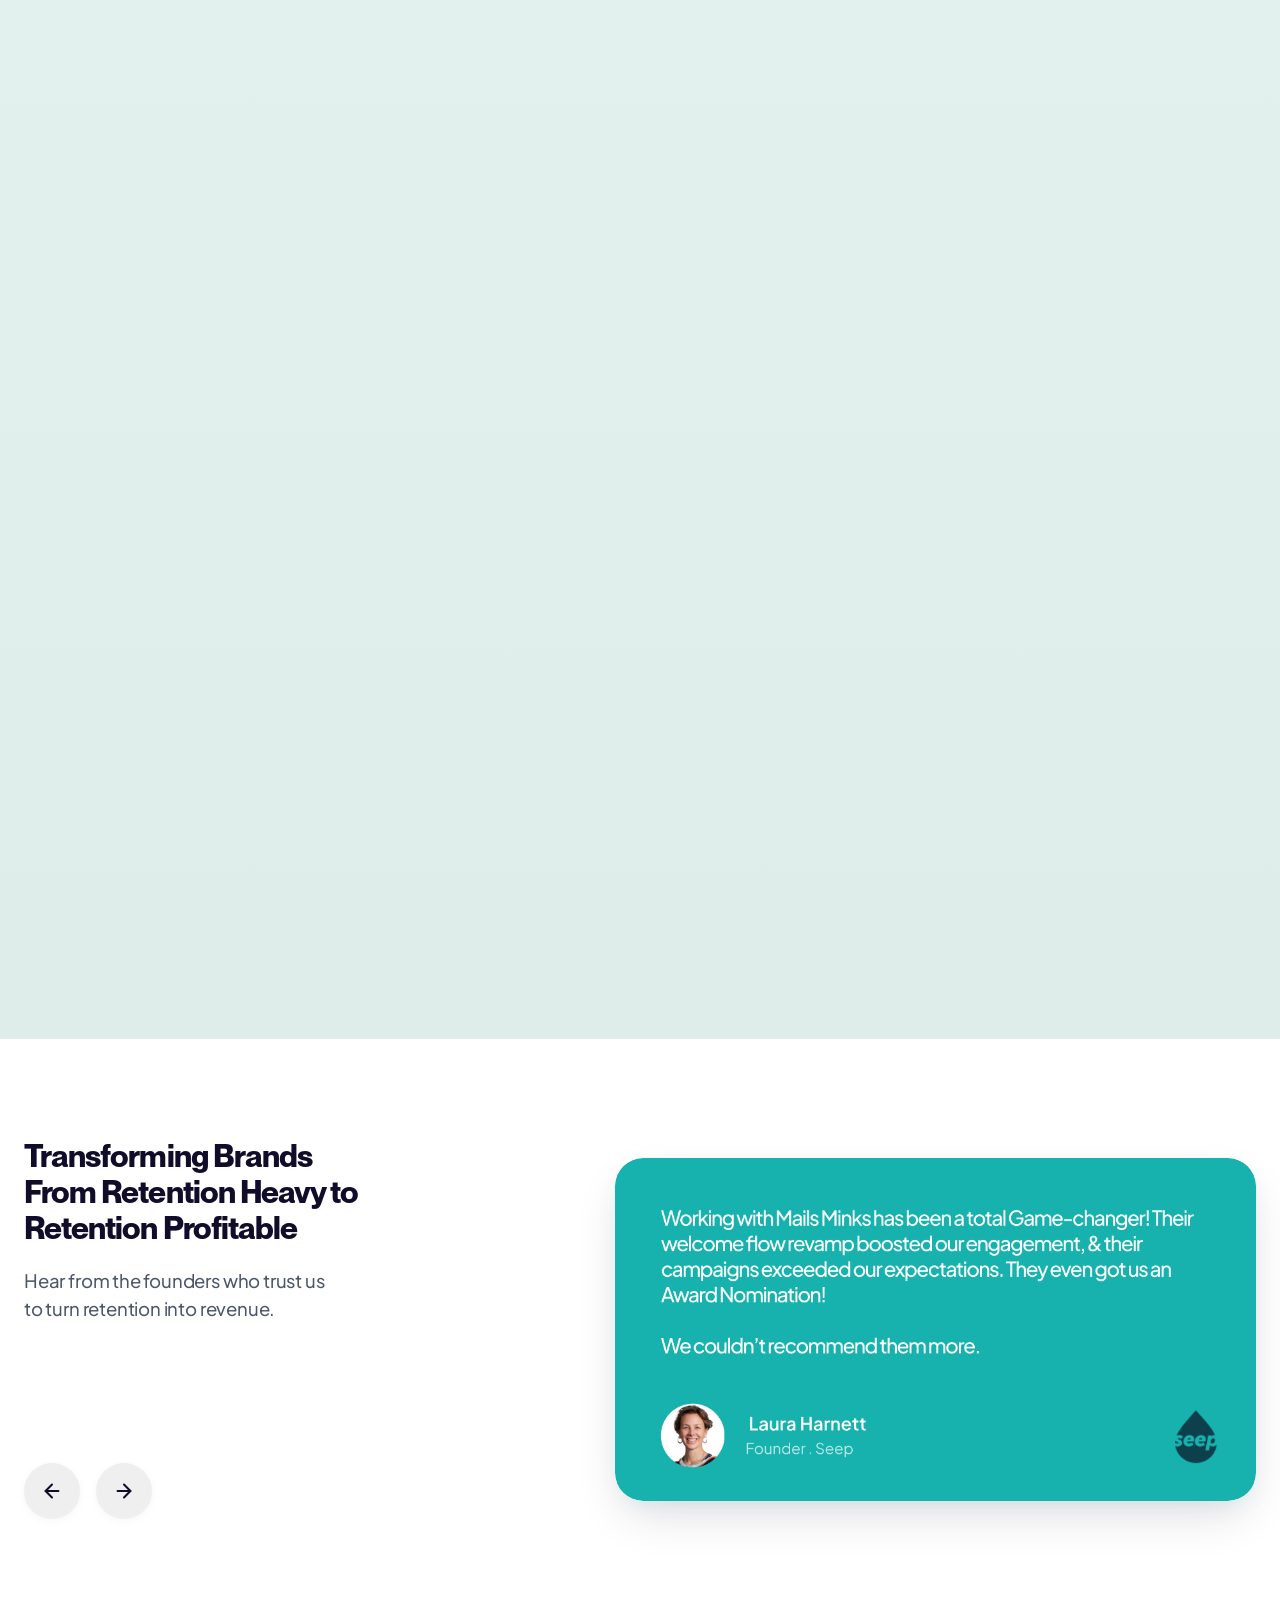
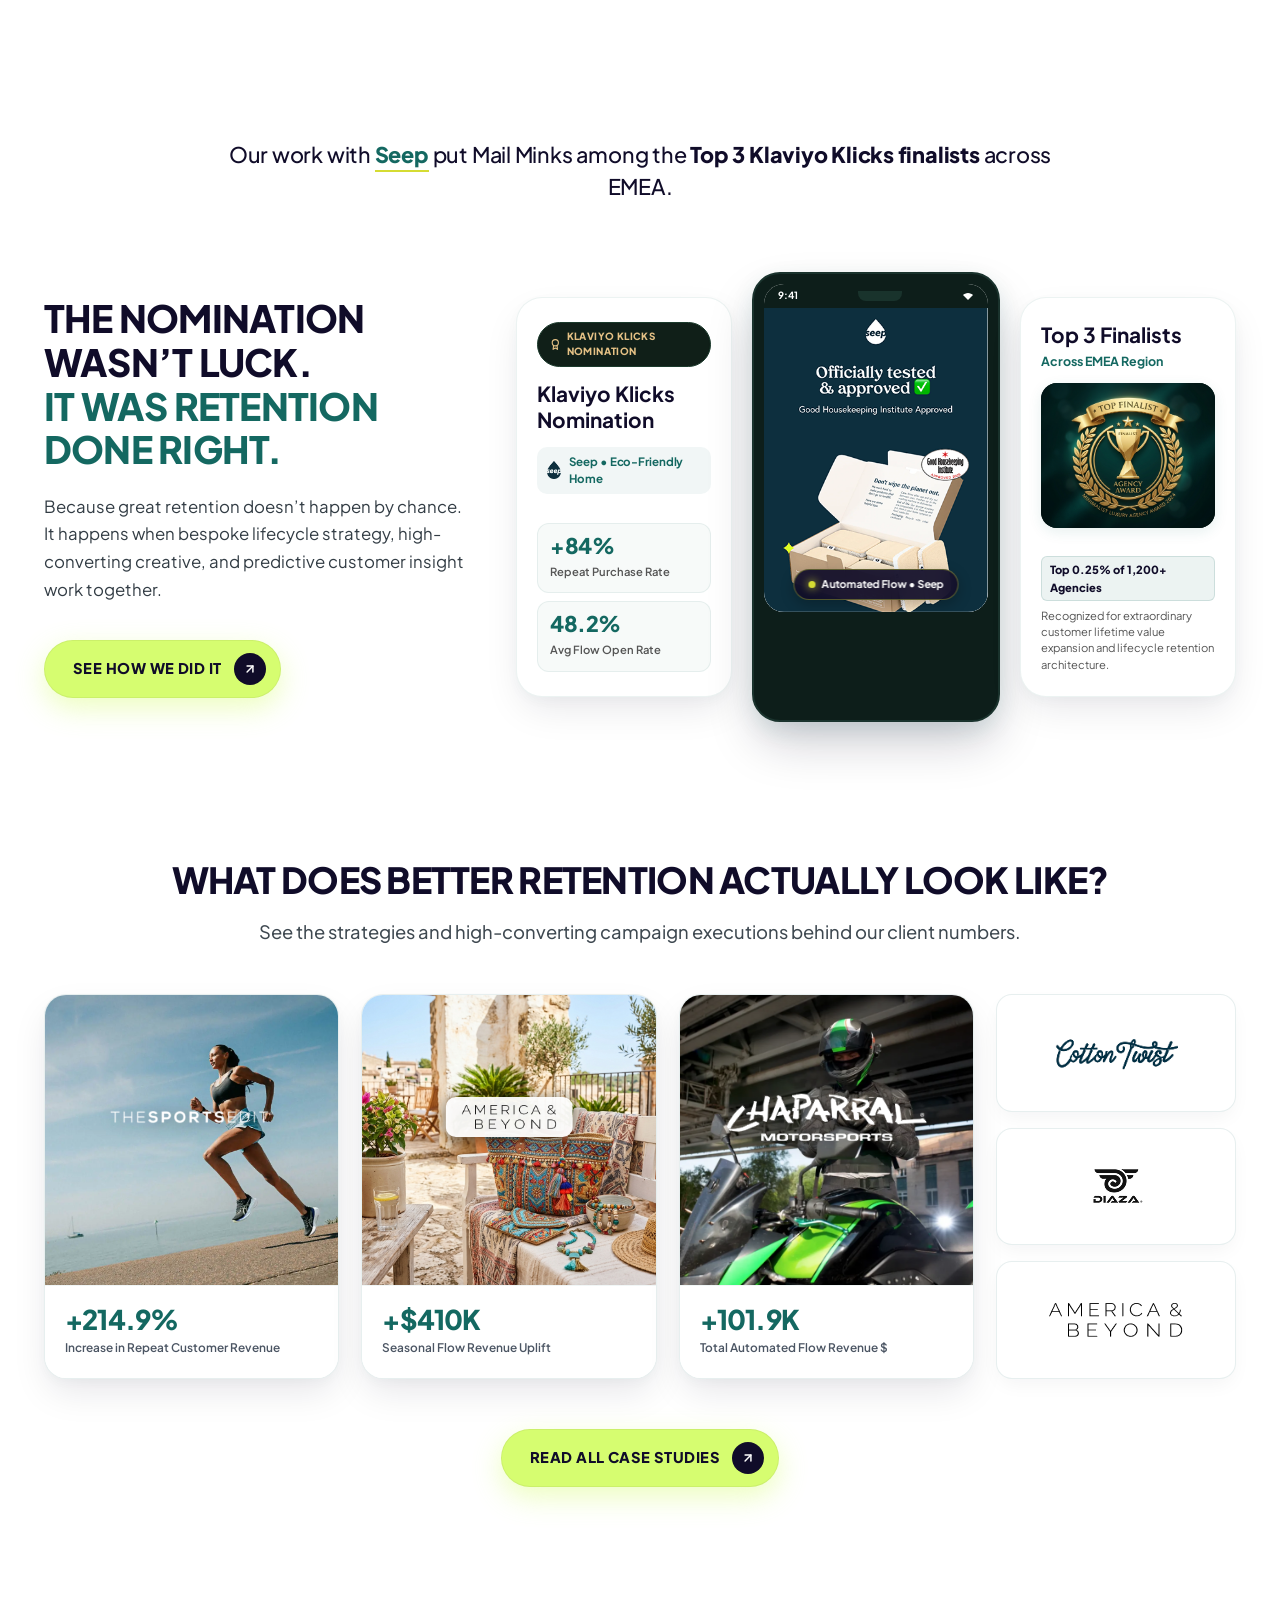
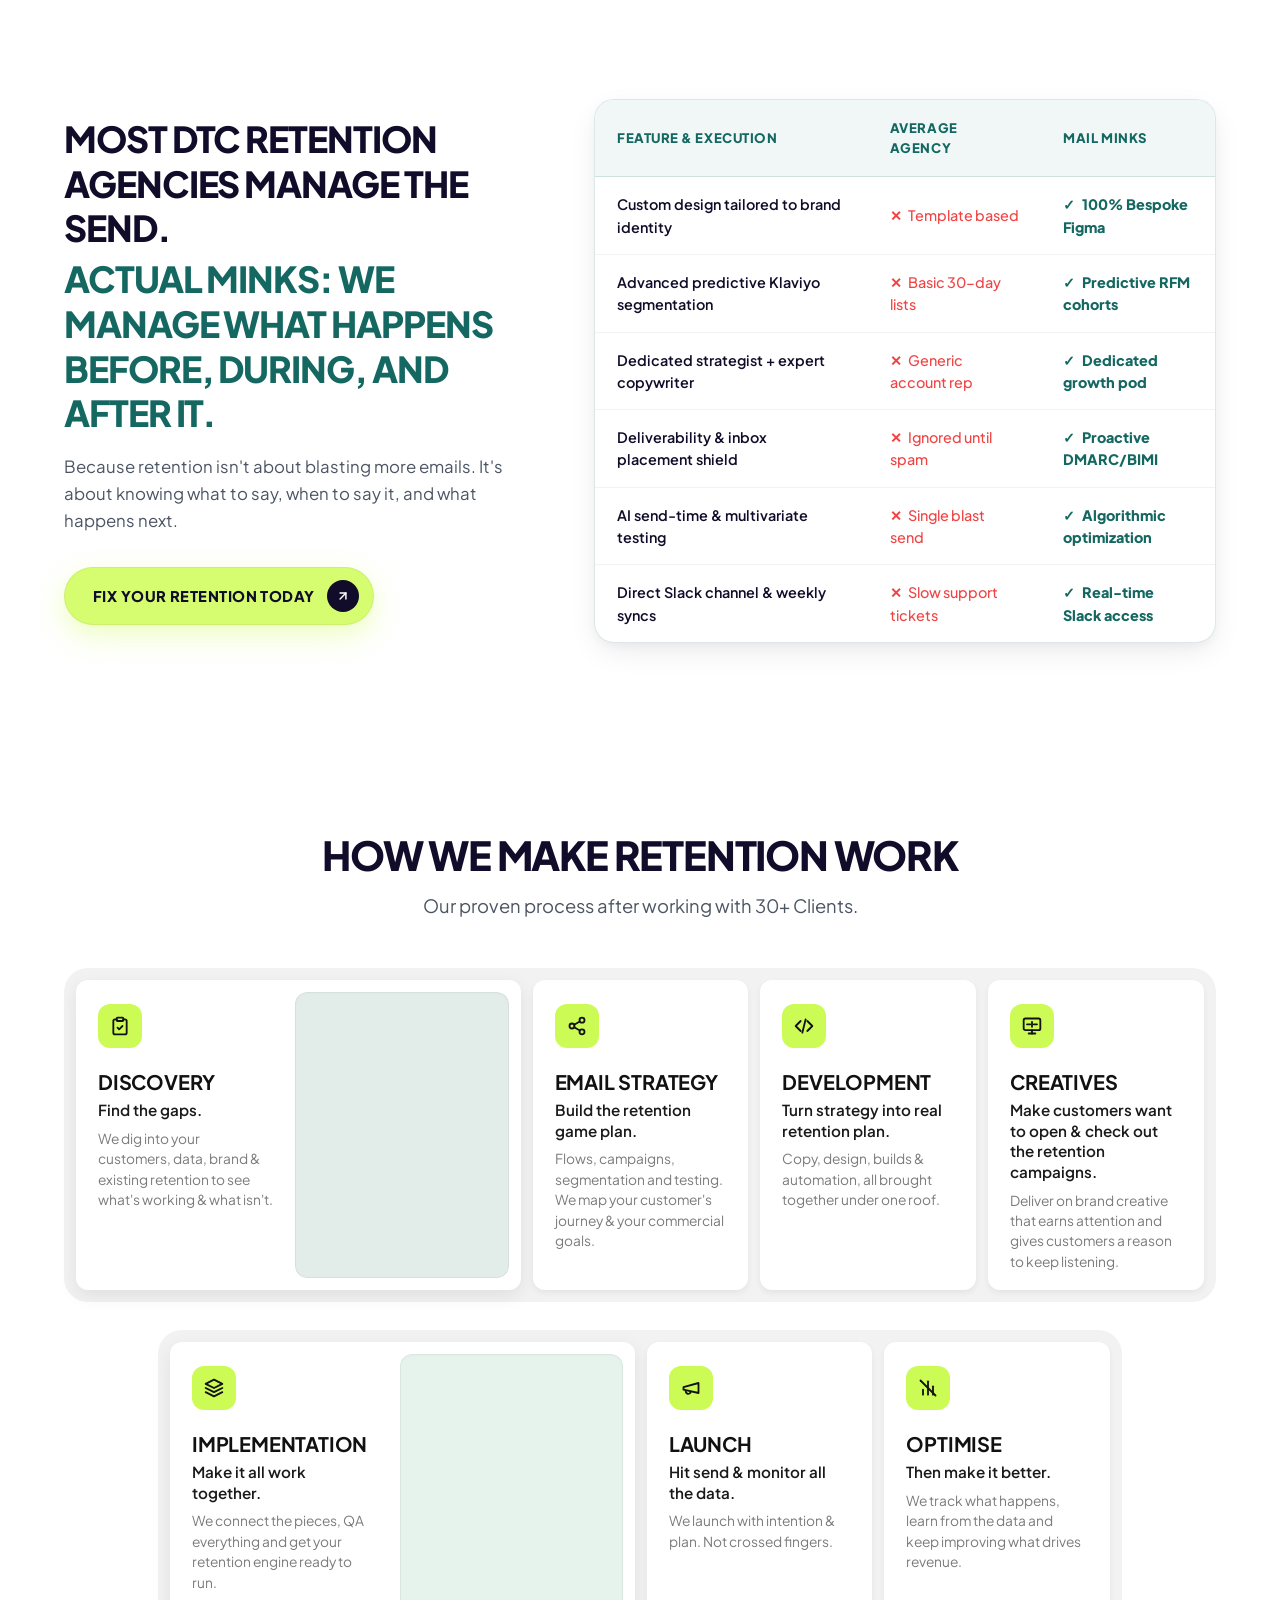
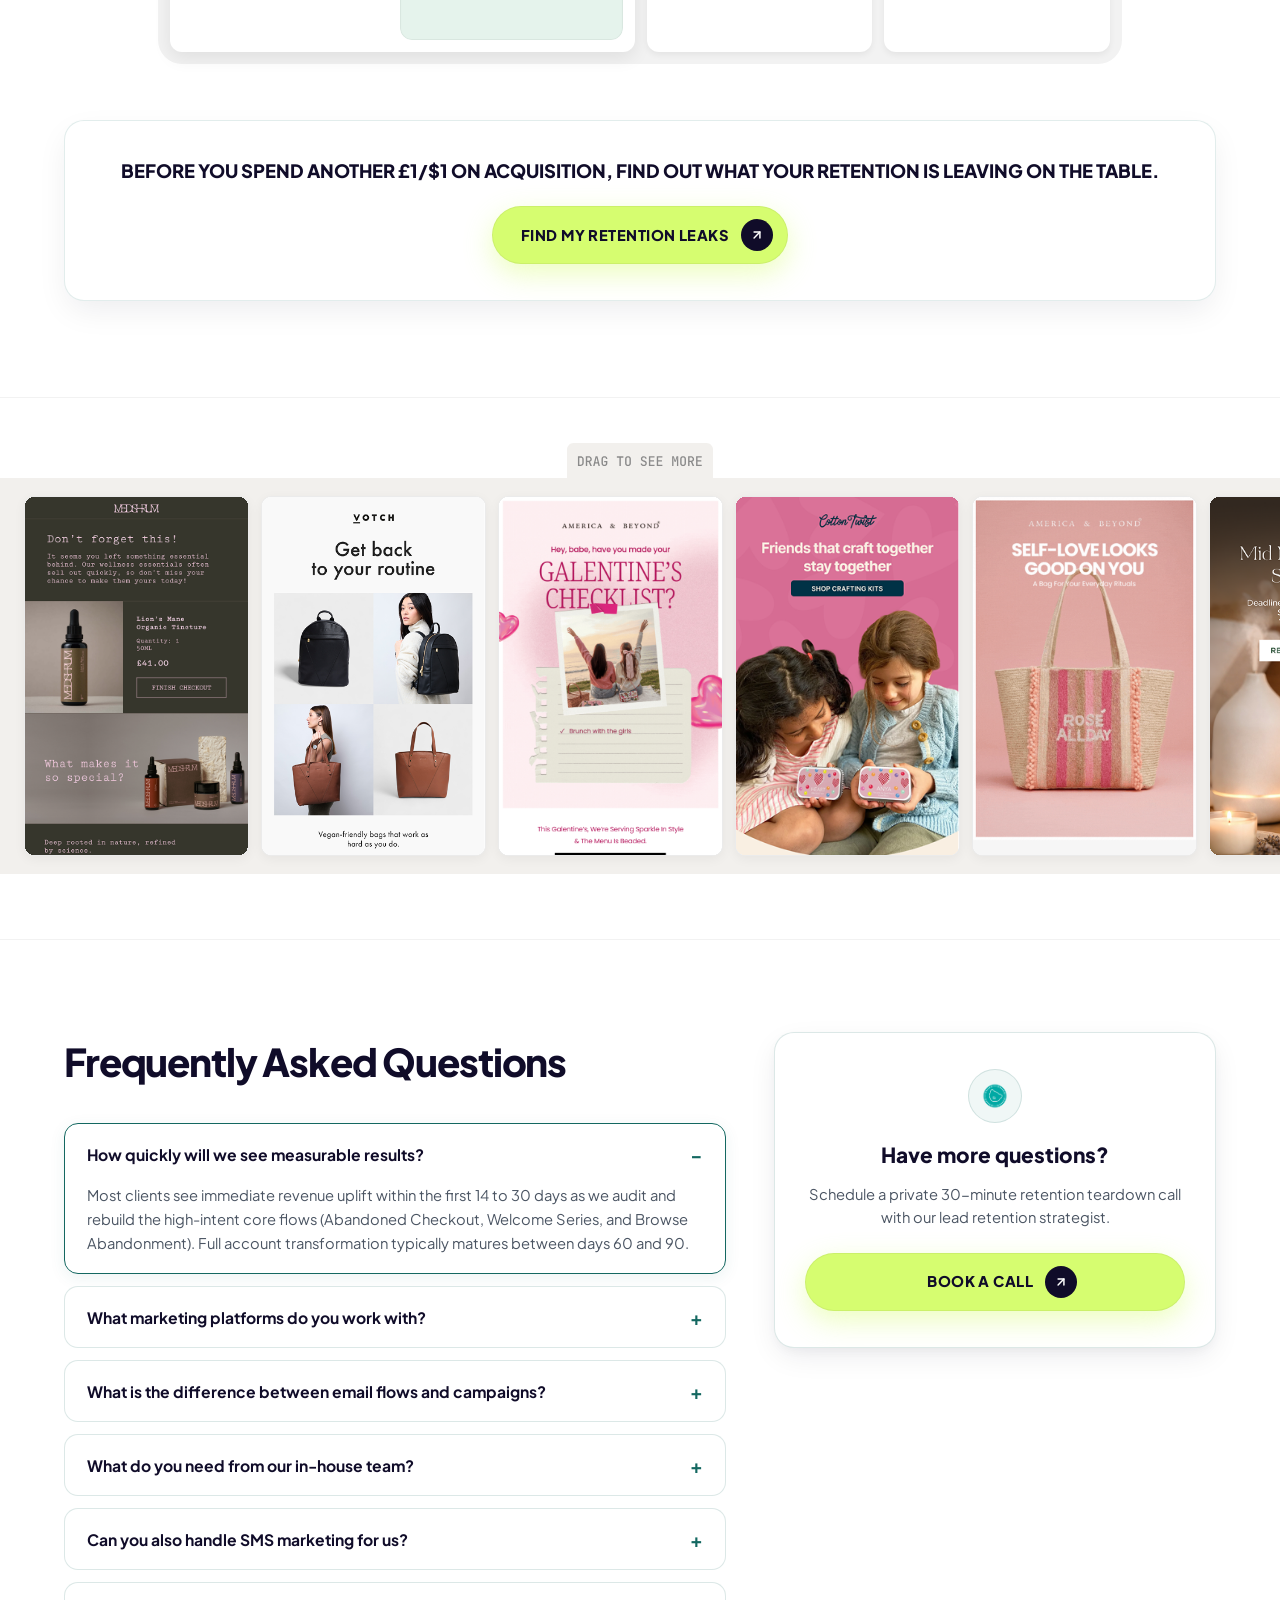
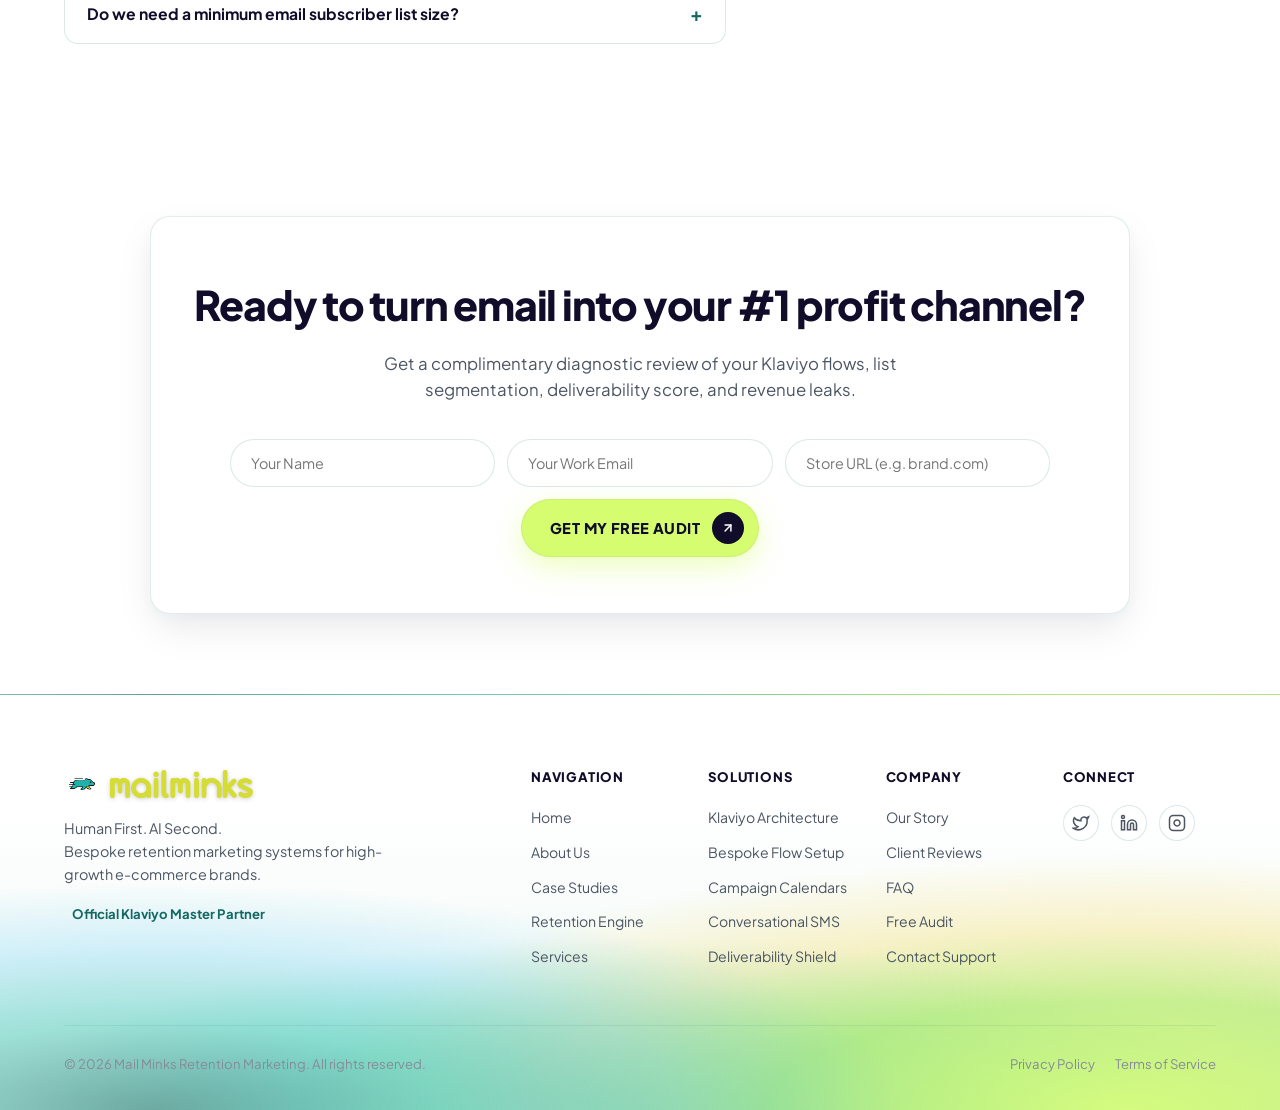
==== commit 344640d5: "Remove PARTNERSHIP ARCHITECTURE pill badge from Partner section header" ====
--- a/index.html
+++ b/index.html
@@ -232,7 +232,6 @@
           <!-- Sticky Header / Intro Text (Fades on Scroll like Abatable) -->
           <div class="tilt-cards_content-sticky">
             <div class="tilt-cards_content-contain text-center">
-              <span class="pillars-kicker">PARTNERSHIP ARCHITECTURE</span>
               <h2 class="section-heading">Your Partner in Retaining Customers Beyond<br class="desktop-br"> the First Purchase</h2>
               <p class="pillars-subheading">An ethos grounded in retention, built around customer lifetime value. High conversion, zero bloat.</p>
             </div>
--- a/styles.css
+++ b/styles.css
@@ -963,20 +963,6 @@
   transform: translateY(-8vh);
 }
 
-.pillars-kicker {
-  display: inline-block;
-  font-size: 0.78rem;
-  font-weight: 800;
-  letter-spacing: 0.16em;
-  text-transform: uppercase;
-  color: var(--mm-teal);
-  background: rgba(20, 104, 97, 0.08);
-  border: 1px solid rgba(20, 104, 97, 0.16);
-  padding: 6px 18px;
-  border-radius: 999px;
-  margin-bottom: 20px;
-}
-
 .tilt-cards_content-contain .section-heading {
   font-size: clamp(2.2rem, 3.8vw, 3.1rem);
   font-weight: 800;
@@ -1039,11 +1025,8 @@
   left: 50%;
   transform: translate(-50%, 65vh);
   pointer-events: auto;
-  will-change: transform, box-shadow;
-  cursor: pointer;
-  perspective: 1200px;
-  transform-style: preserve-3d;
-  transition: box-shadow 0.35s cubic-bezier(0.16, 1, 0.3, 1), border-color 0.35s ease;
+  will-change: transform;
+  cursor: default;
 }
 
 .tilt-cards_card_inner {
@@ -1056,8 +1039,6 @@
   flex-direction: column;
   justify-content: space-between;
   overflow: visible;
-  transition: transform 0.25s cubic-bezier(0.16, 1, 0.3, 1);
-  transform-style: preserve-3d;
 }
 
 /* Top: Sticker + Number Badge */
@@ -1194,15 +1175,14 @@
   border: 1px solid rgba(214, 253, 112, 0.35);
 }
 
-/* Overlapping Mascot on Card 4 */
+/* Overlapping Mascot on Card 4 (Positioned outside text bounds for 100% legibility) */
 .pillar-card-mascot .pillars-mascot {
   position: absolute;
-  right: -36px;
-  bottom: -22px;
-  width: 140px;
+  right: -105px;
+  bottom: 16px;
+  width: 130px;
   z-index: 10;
   pointer-events: none;
-  transition: transform 0.35s cubic-bezier(0.16, 1, 0.3, 1);
 }
 
 .pillar-card-mascot .pillars-mascot-img {
@@ -1213,18 +1193,8 @@
   filter: drop-shadow(0 14px 28px rgba(0, 0, 0, 0.25));
 }
 
-.pillar-card-mascot:hover .pillars-mascot {
-  transform: translateY(-8px) scale(1.08) rotate(-3deg);
-}
-
-/* Interactive Hover State on Cards */
-.tilt-cards_card:hover {
-  box-shadow: 0 38px 85px rgba(0, 0, 0, 0.32), 0 8px 24px rgba(0, 0, 0, 0.12);
-  z-index: 25 !important;
-}
-
-.tilt-cards_card:hover .pillar-sticker-wrap {
-  transform: scale(1.1) rotate(4deg);
+.card-theme-abyss .pillar-text {
+  max-width: 90%;
 }
 
 /* Pinned Bottom CTA */
